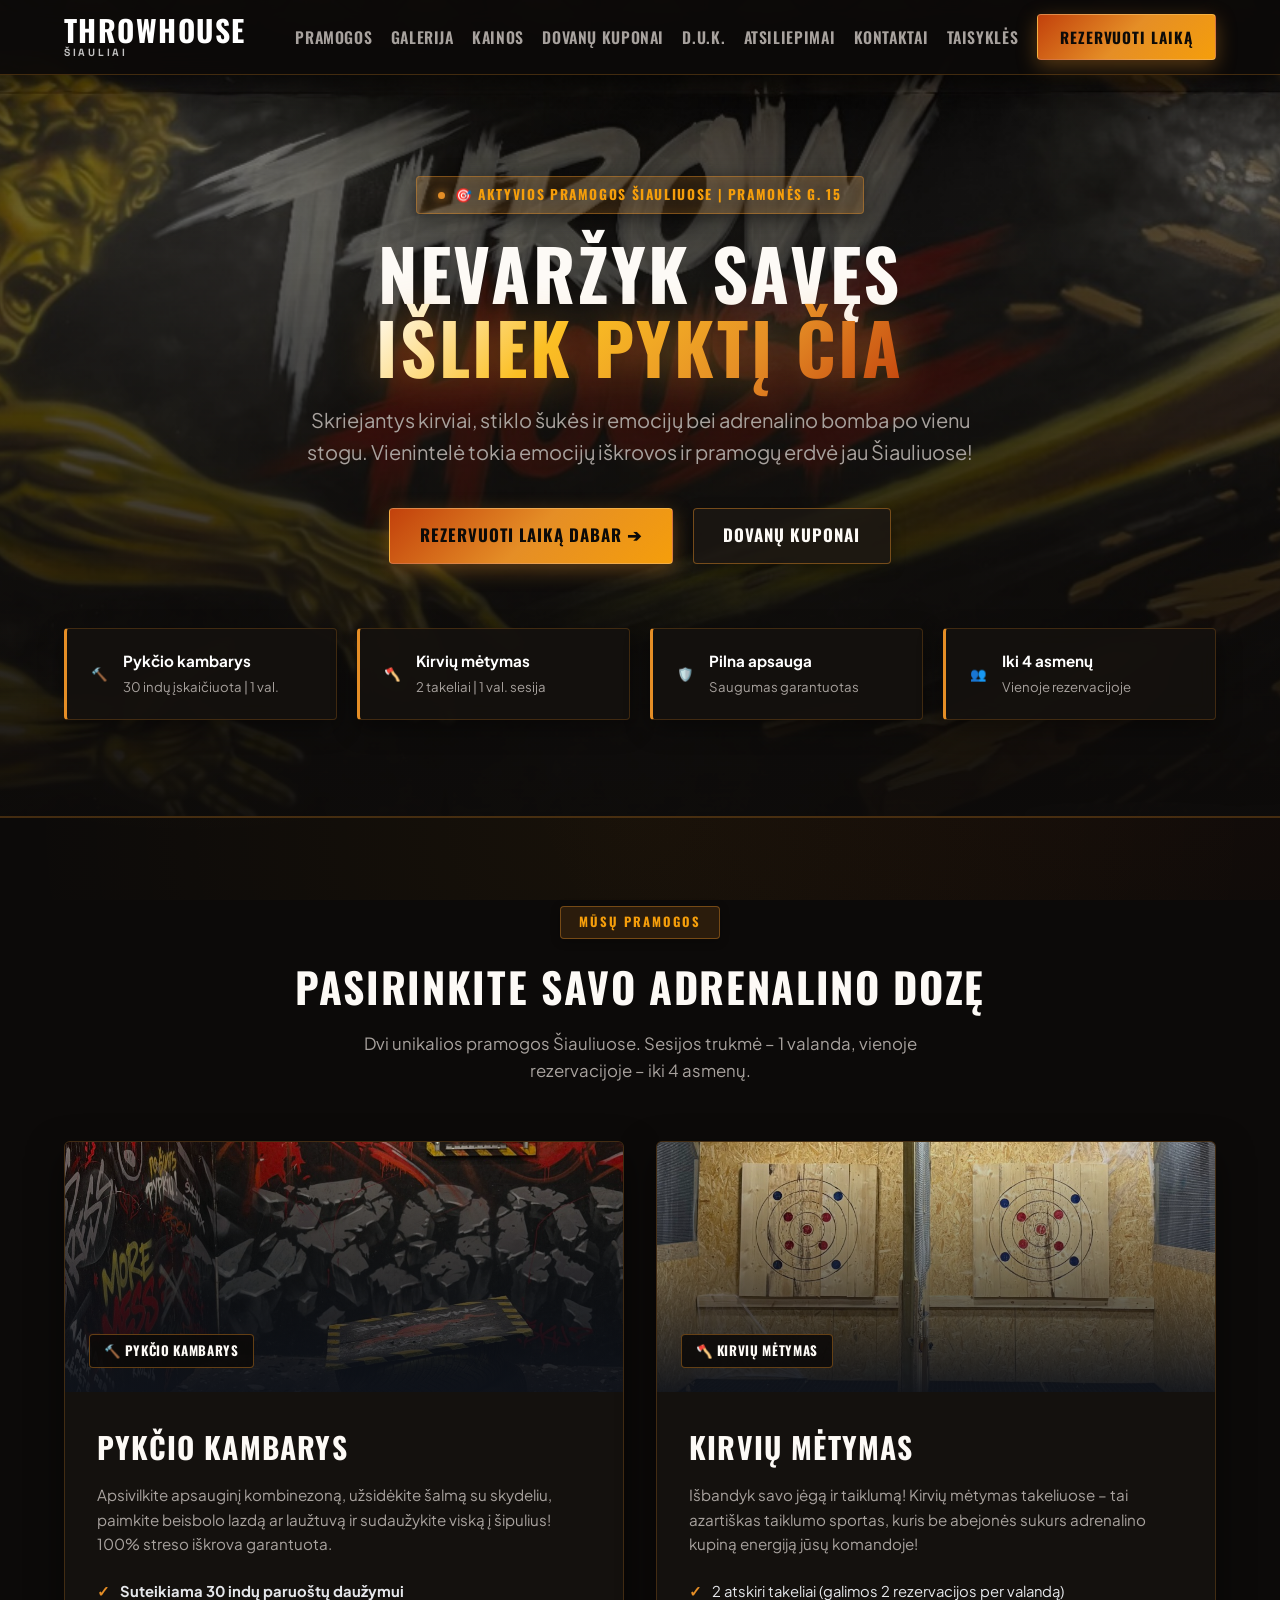
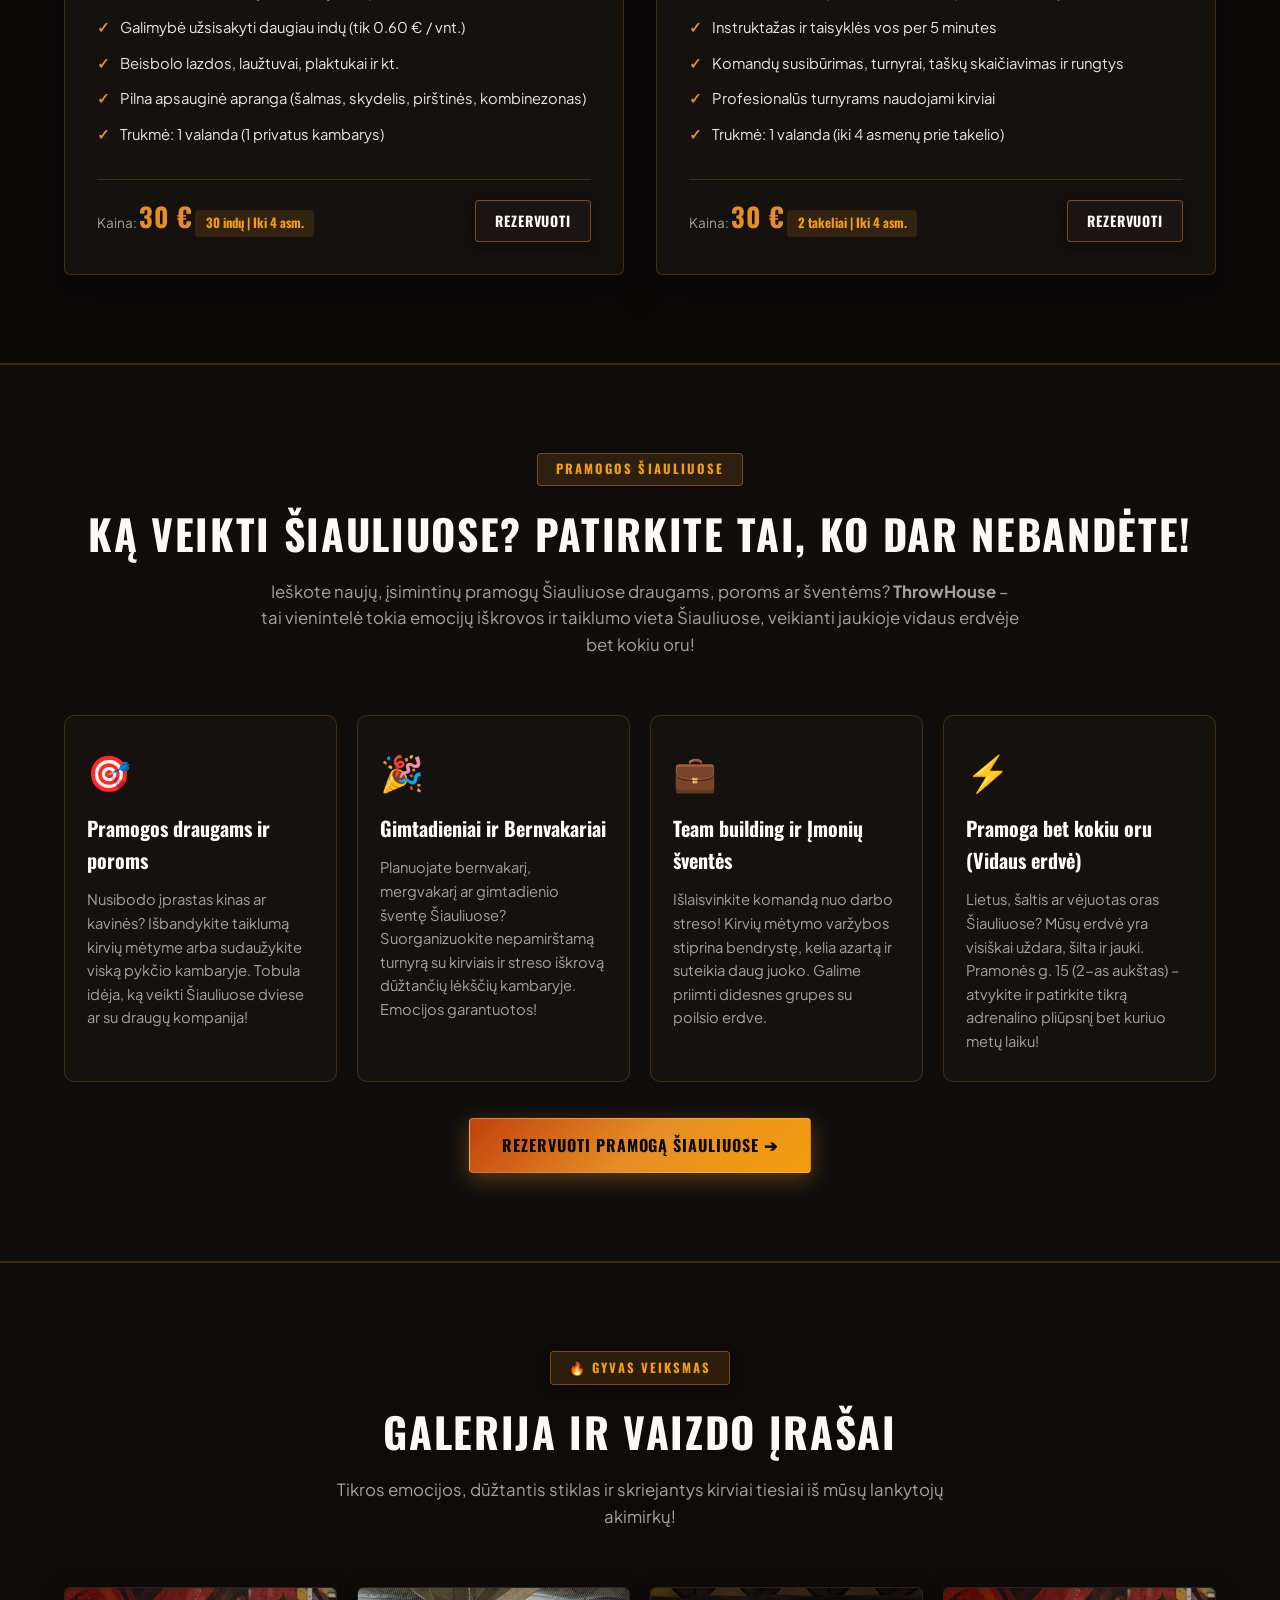
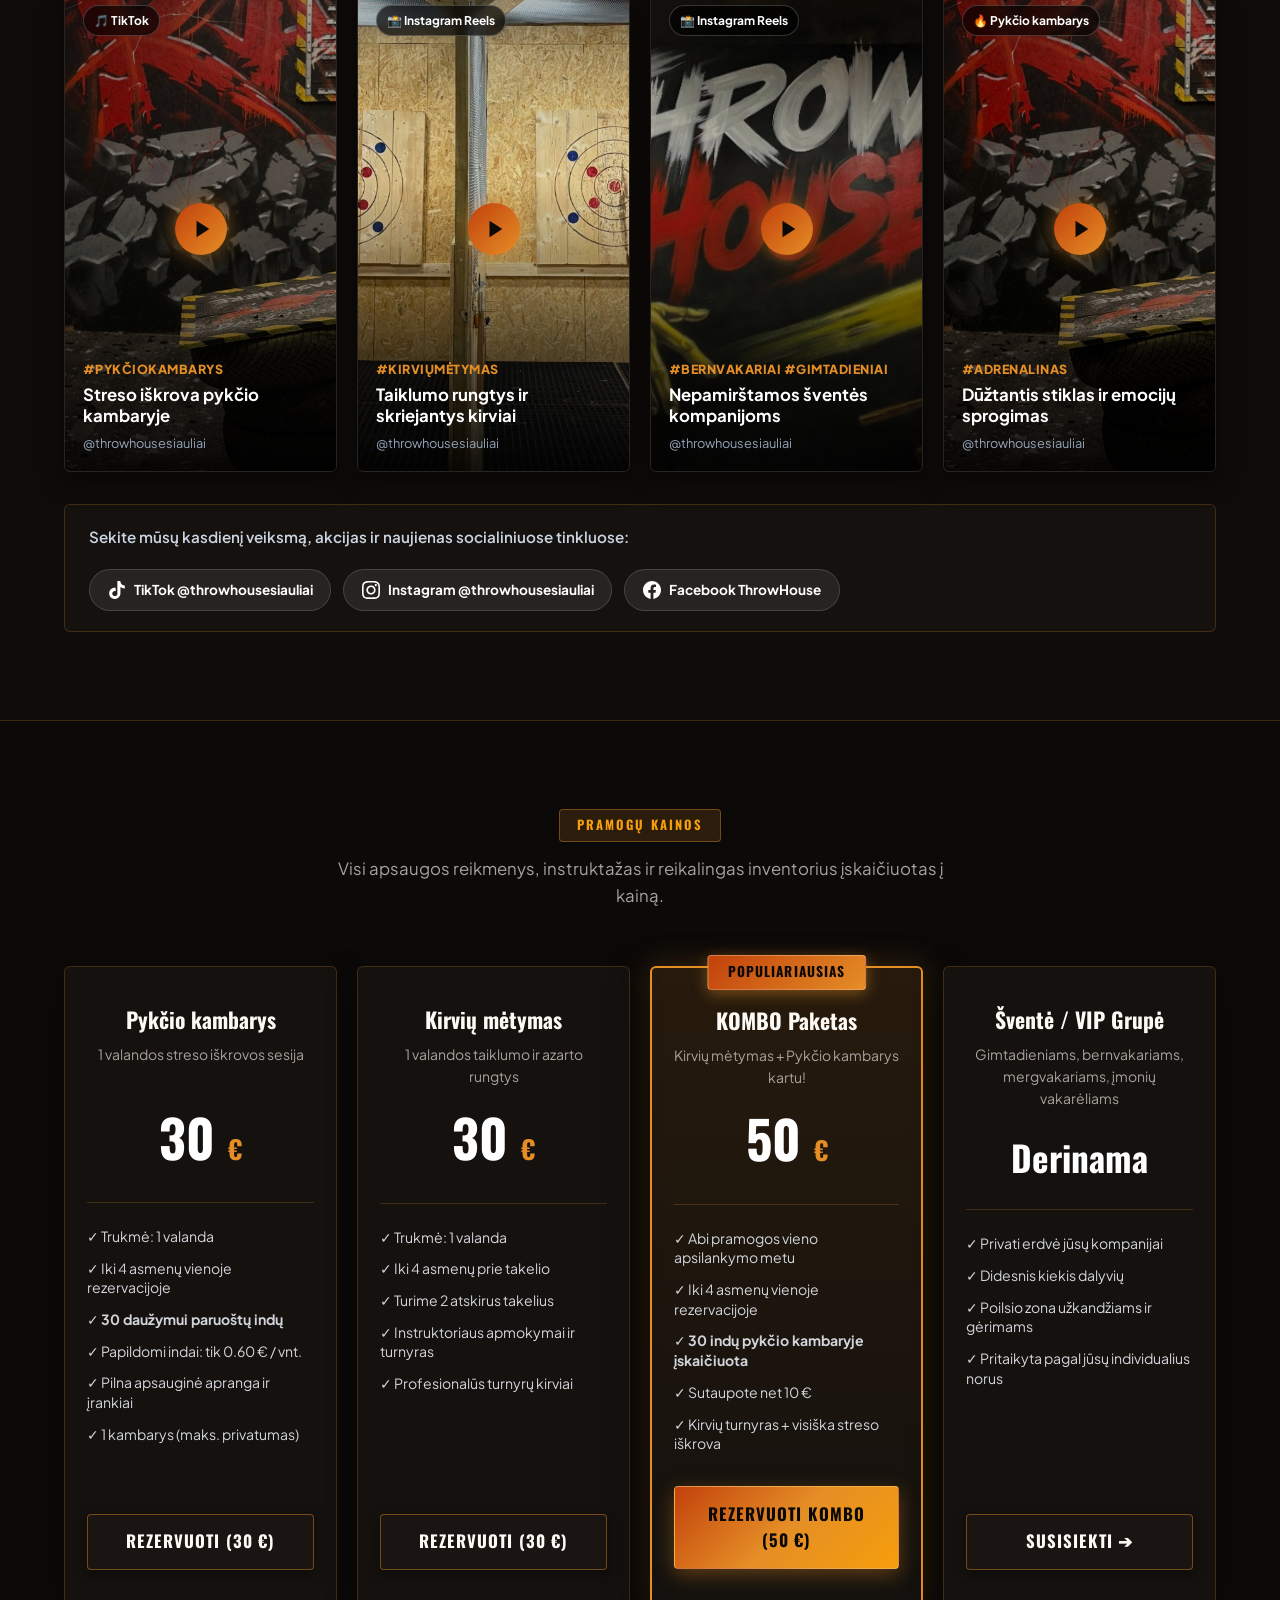
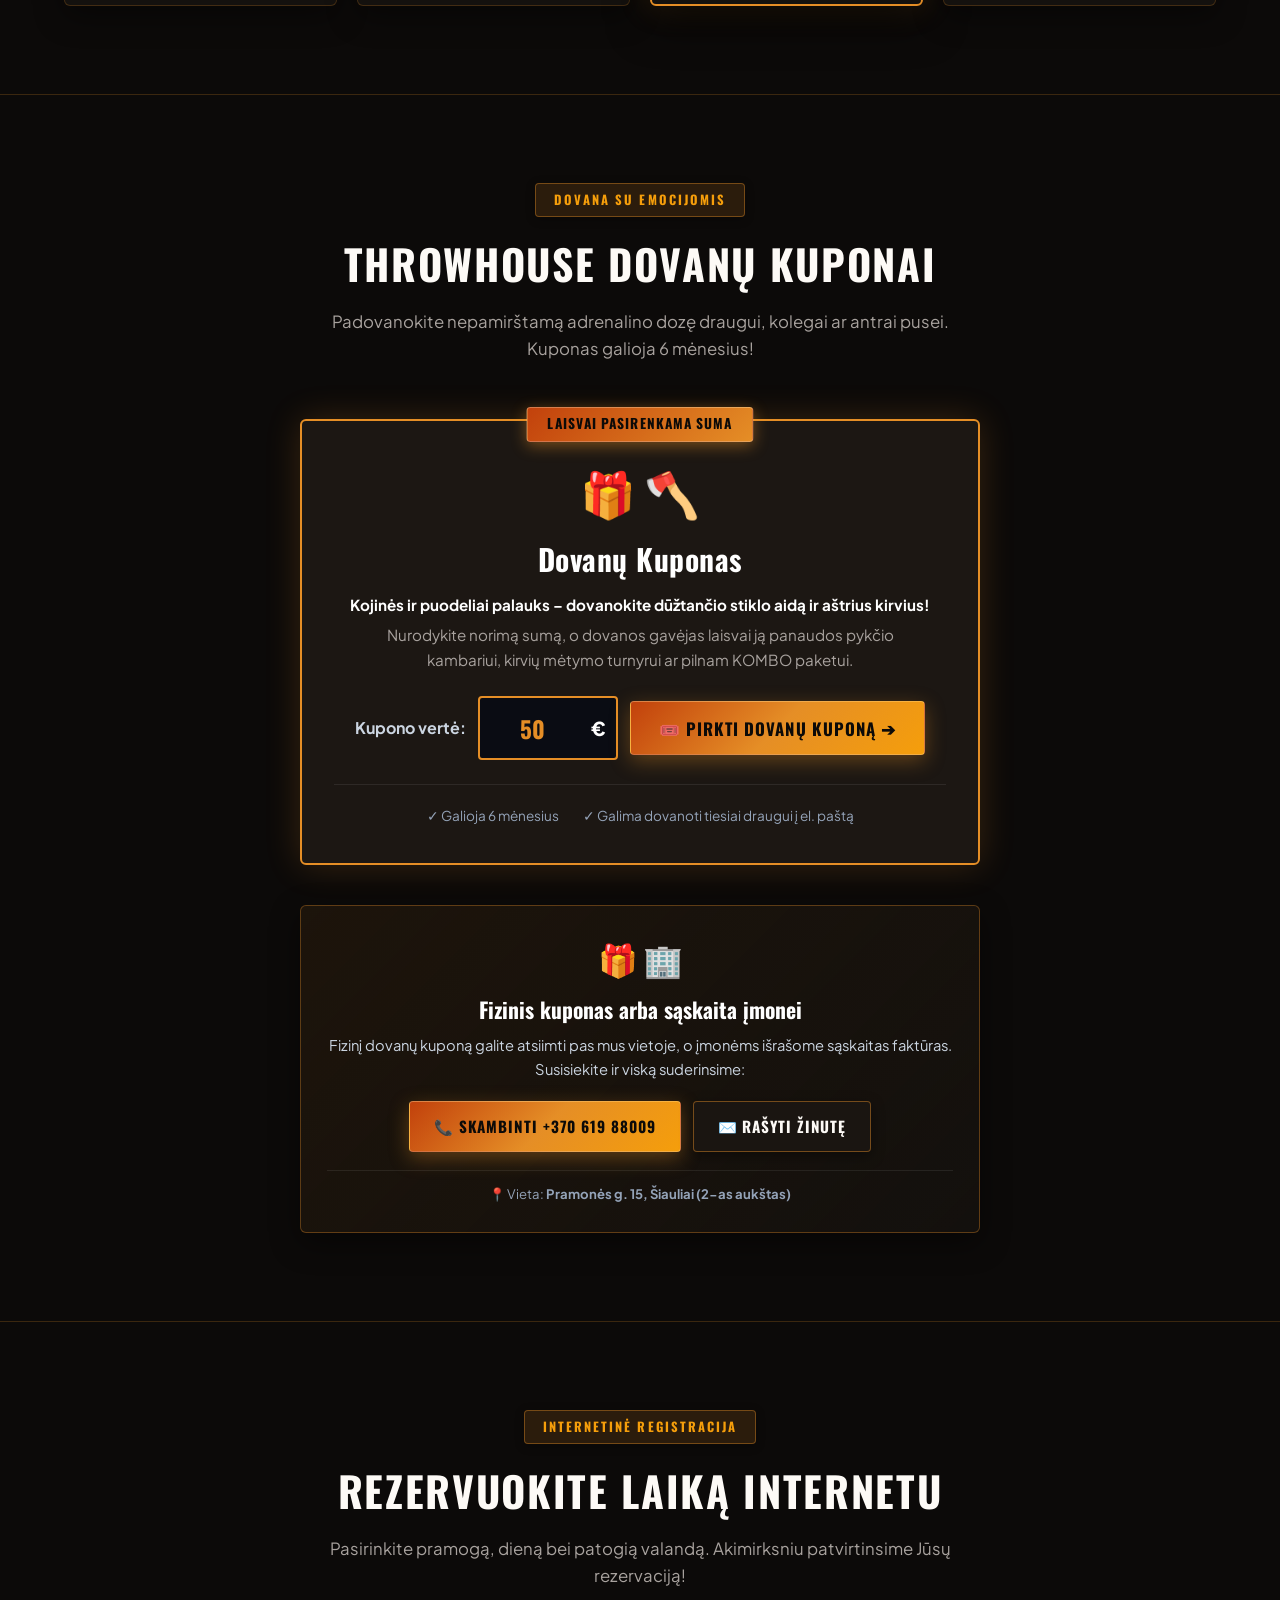
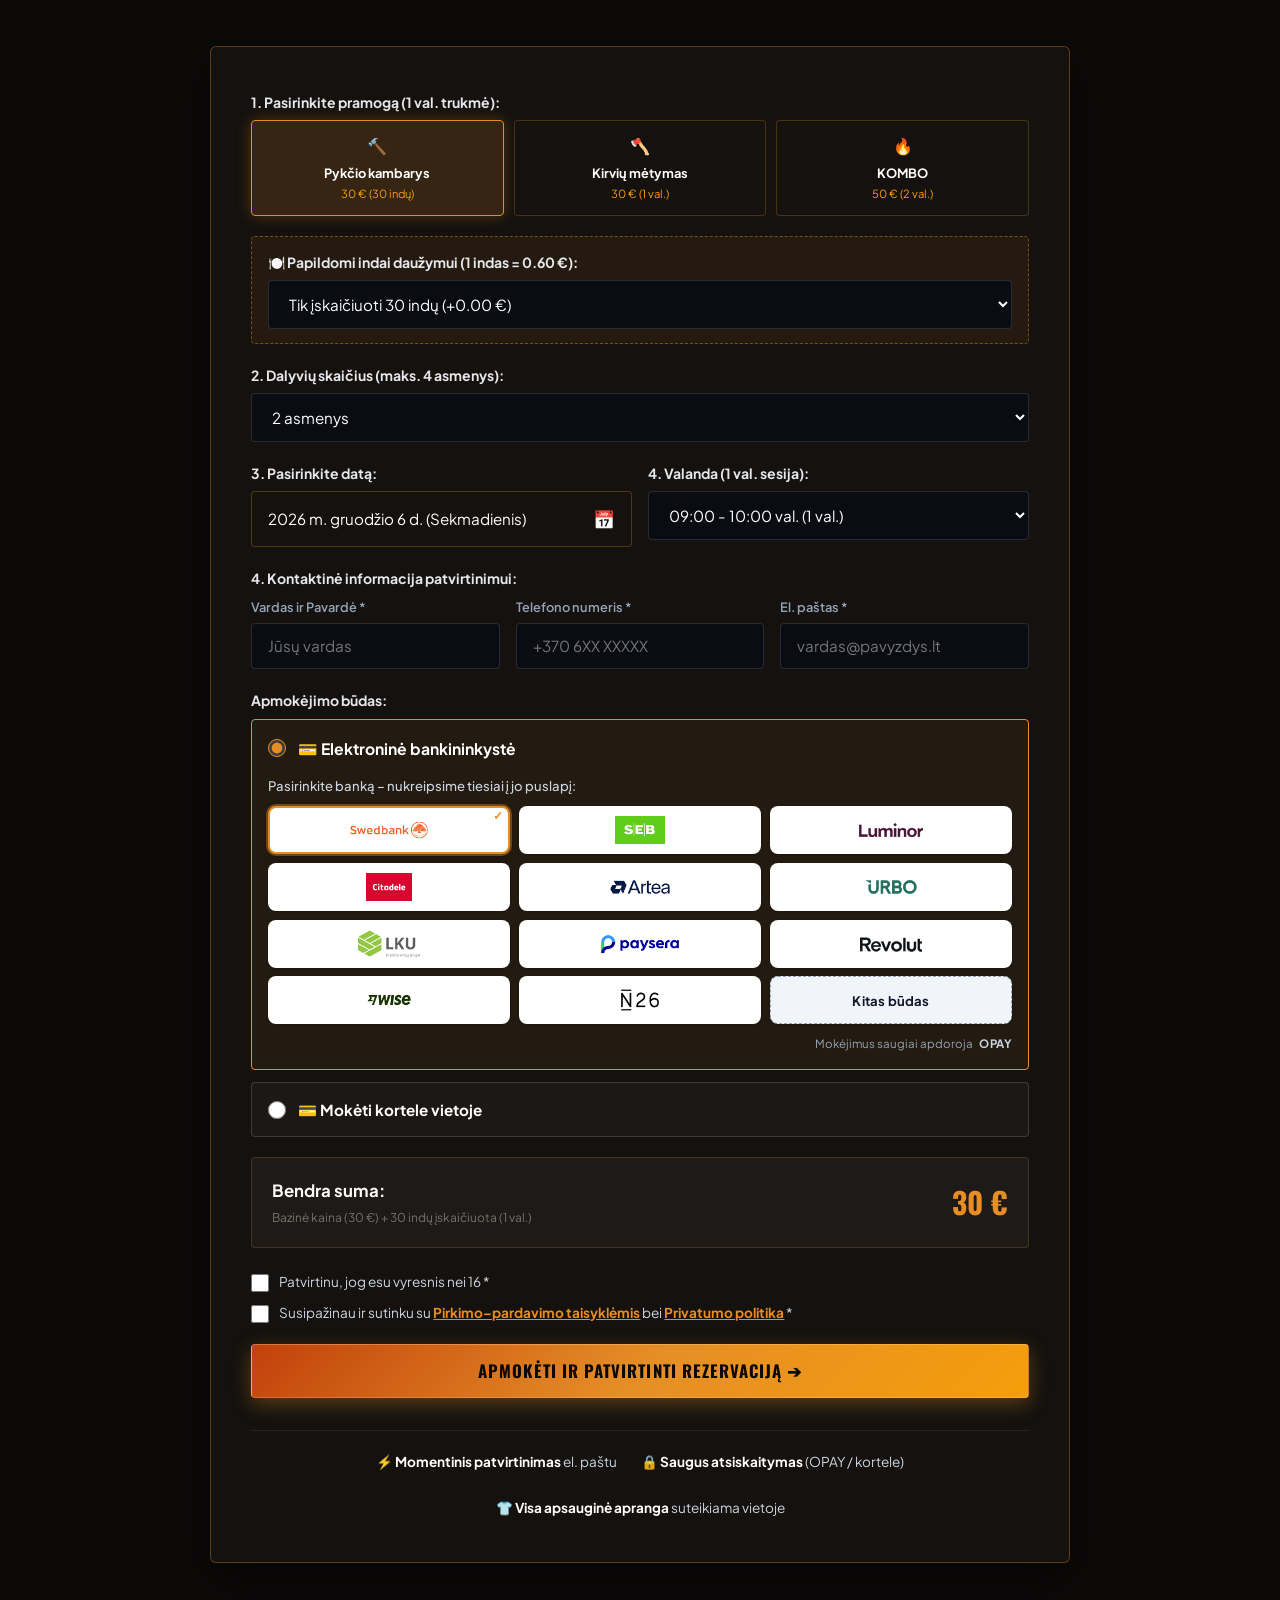
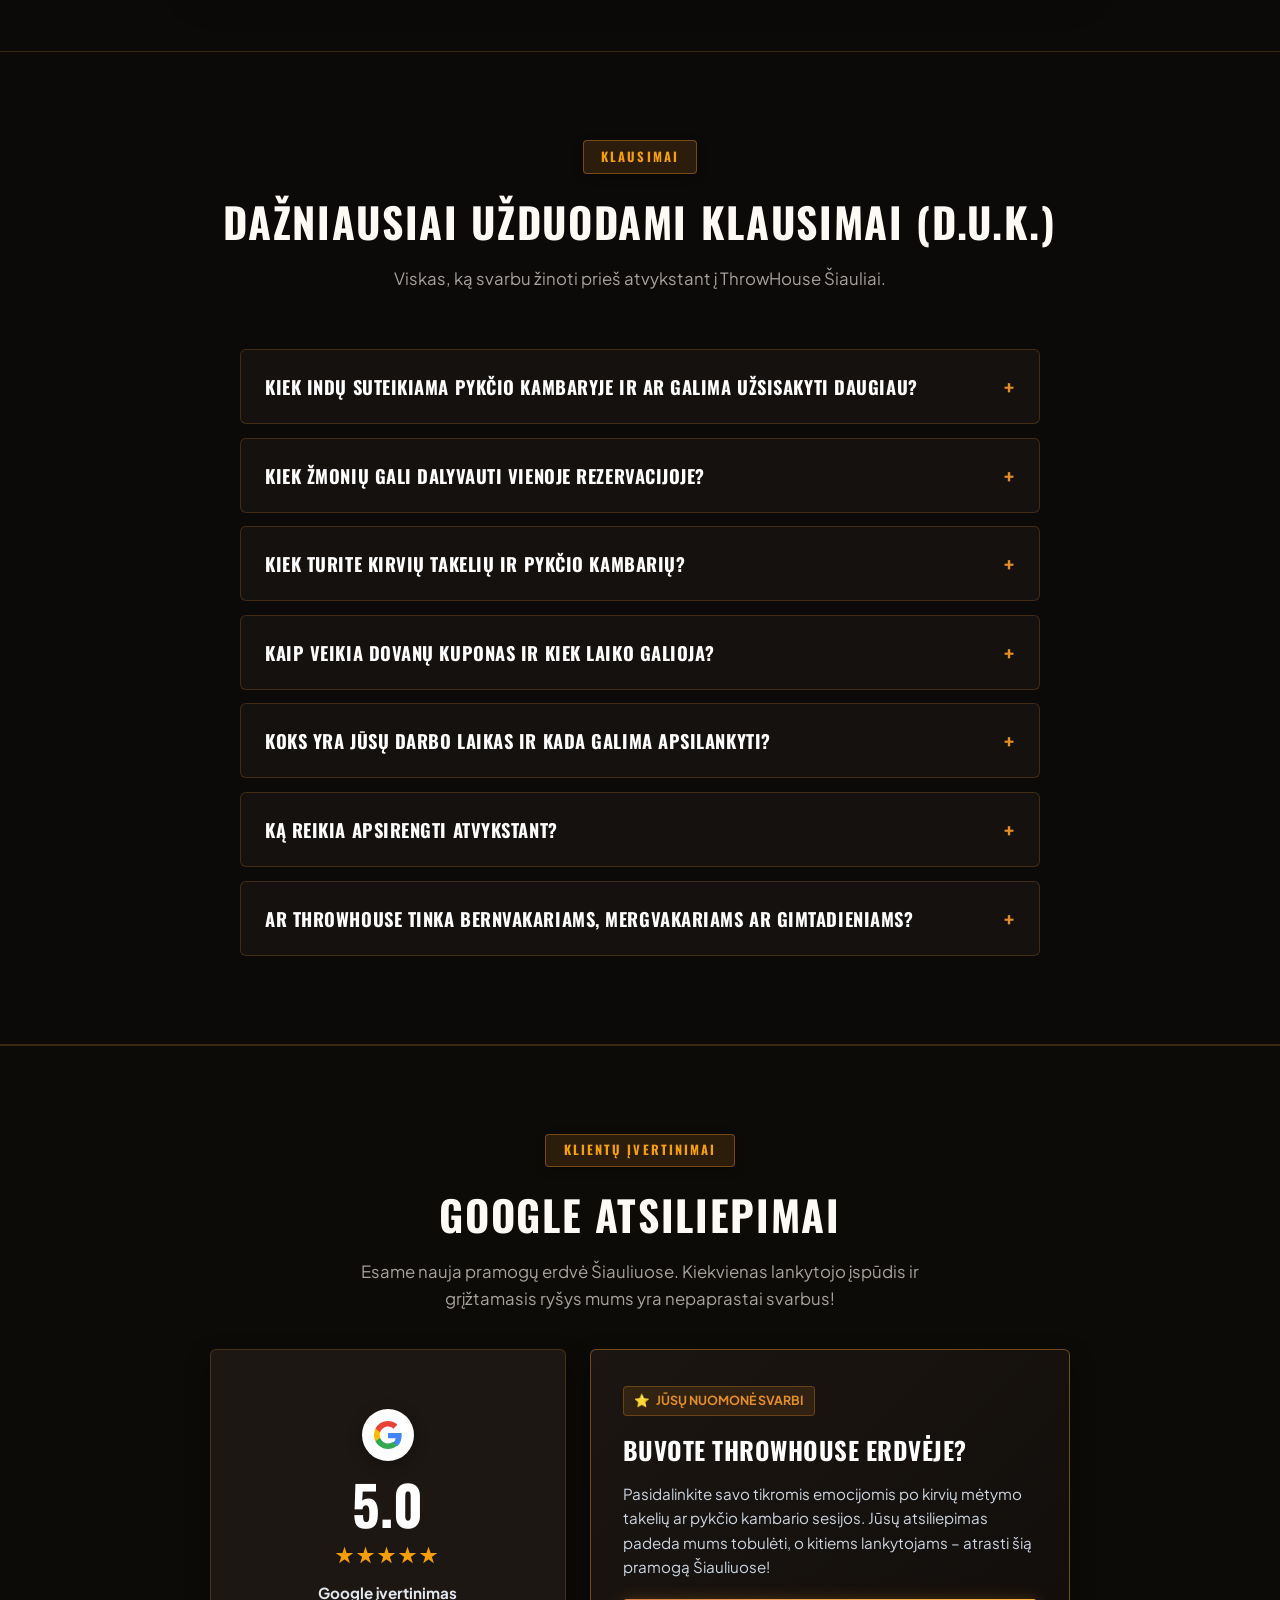
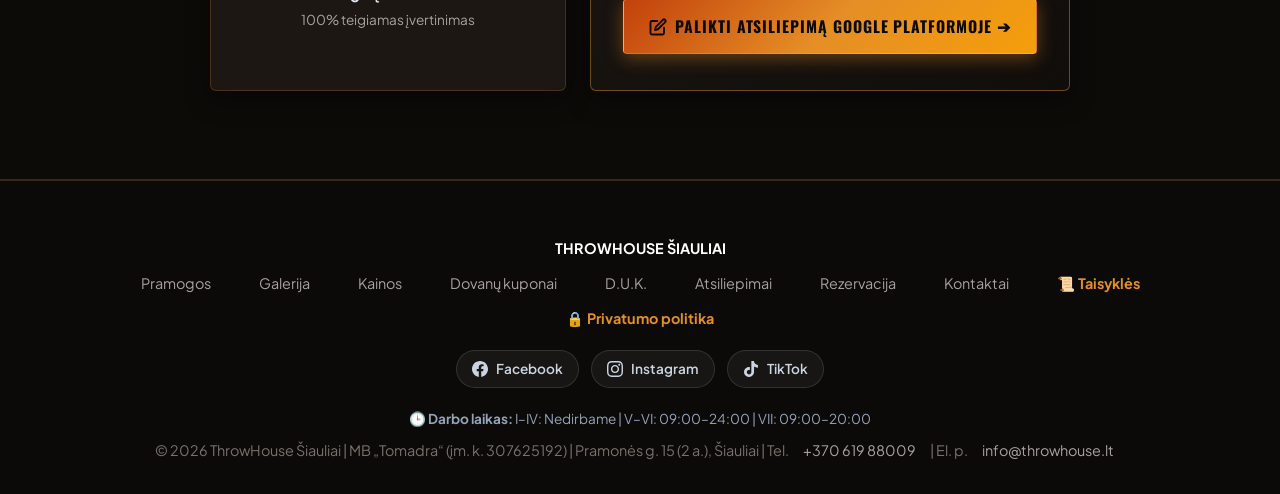
==== index.html @ 8b5989bf "Perkelta Atsiliepimu skiltis i pacia apacia ir integruota oficiali Google atsiliepimu nuoroda" ====
<!DOCTYPE html>
<html lang="lt">
<head>
  <meta charset="UTF-8">
  <meta name="viewport" content="width=device-width, initial-scale=1.0">
  <meta http-equiv="Cache-Control" content="no-cache, no-store, must-revalidate">
  <meta http-equiv="Pragma" content="no-cache">
  <meta http-equiv="Expires" content="0">
  <title>ThrowHouse Šiauliai – Pykčio kambarys ir kirvių mėtymas</title>
  <meta name="description" content="Skriejantys kirviai, stiklo šukės ir emocijų bei adrenalino bomba po vienu stogu. Vienintelė tokia emocijų iškrovos ir pramogų erdvė jau Šiauliuose!">
  <meta name="keywords" content="throwhouse siauliai, pykcio kambarys siauliai, kirviu metymas siauliai, pramogos siauliuose, ka veikti siauliuose, aktyvus laisvalaikis siauliai, pramogos suaugusiems siauliuose, bernvakaris siauliuose, mergvakaris siauliai, gimtadienis siauliuose, dovanu kuponas siauliai">
  <link rel="canonical" href="https://throwhouse.lt/">
  <meta name="robots" content="index, follow, max-snippet:-1, max-image-preview:large, max-video-preview:-1">
  <meta name="theme-color" content="#e58e26">
  <meta name="author" content="ThrowHouse Šiauliai">

  <!-- Google tag (gtag.js) -->
  <script async src="https://www.googletagmanager.com/gtag/js?id=G-WB80Z0184E"></script>
  <script>
    window.dataLayer = window.dataLayer || [];
    function gtag(){dataLayer.push(arguments);}
    gtag('js', new Date());

    gtag('config', 'G-WB80Z0184E');
  </script>

  <!-- Microsoft Clarity -->
  <script type="text/javascript">
    (function(c,l,a,r,i,t,y){
        c[a]=c[a]||function(){(c[a].q=c[a].q||[]).push(arguments)};
        t=l.createElement(r);t.async=1;t.src="https://www.clarity.ms/tag/"+i;
        y=l.getElementsByTagName(r)[0];y.parentNode.insertBefore(t,y);
    })(window, document, "clarity", "script", "z14atkgpz6");
  </script>

  <!-- GEO & Local SEO -->
  <meta name="geo.region" content="LT-SA">
  <meta name="geo.placename" content="Šiauliai">
  <meta name="geo.position" content="55.910730;23.315700">
  <meta name="ICBM" content="55.910730, 23.315700">

  <!-- Open Graph / Facebook / Messenger / Instagram / WhatsApp / LinkedIn -->
  <meta property="og:type" content="website">
  <meta property="og:site_name" content="ThrowHouse Šiauliai">
  <meta property="og:url" content="https://throwhouse.lt/">
  <meta property="og:title" content="ThrowHouse Šiauliai – Pykčio kambarys ir kirvių mėtymas">
  <meta property="og:description" content="Skriejantys kirviai, stiklo šukės ir emocijų bei adrenalino bomba po vienu stogu. Vienintelė tokia emocijų iškrovos ir pramogų erdvė jau Šiauliuose!">
  <meta property="og:image" content="https://throwhouse.lt/pykcio-kambarys.jpg">
  <meta property="og:image:secure_url" content="https://throwhouse.lt/pykcio-kambarys.jpg">
  <meta property="og:image:width" content="1200">
  <meta property="og:image:height" content="800">
  <meta property="og:image:alt" content="ThrowHouse Šiauliai – Pykčio kambarys ir kirvių mėtymas">
  <meta property="og:locale" content="lt_LT">

  <!-- Twitter Card -->
  <meta name="twitter:card" content="summary_large_image">
  <meta name="twitter:url" content="https://throwhouse.lt/">
  <meta name="twitter:title" content="ThrowHouse Šiauliai – Pykčio kambarys ir kirvių mėtymas">
  <meta name="twitter:description" content="Skriejantys kirviai, stiklo šukės ir emocijų bei adrenalino bomba po vienu stogu. Vienintelė tokia emocijų iškrovos ir pramogų erdvė jau Šiauliuose!">
  <meta name="twitter:image" content="https://throwhouse.lt/pykcio-kambarys.jpg">

  <!-- Structured Data: LocalBusiness & SportsActivityLocation -->
  <script type="application/ld+json">
  {
    "@context": "https://schema.org",
    "@type": ["EntertainmentBusiness", "SportsActivityLocation"],
    "@id": "https://throwhouse.lt/#business",
    "name": "ThrowHouse Šiauliai – Pykčio kambarys ir kirvių mėtymas",
    "alternateName": "ThrowHouse - Pykčio kambarys ir Kirvių mėtymas Šiauliuose",
    "url": "https://throwhouse.lt/",
    "logo": "https://throwhouse.lt/pykcio-kambarys.jpg",
    "image": [
      "https://throwhouse.lt/pykcio-kambarys.jpg",
      "https://throwhouse.lt/kirviu-metymas.jpg"
    ],
    "description": "Skriejantys kirviai, stiklo šukės ir emocijų bei adrenalino bomba po vienu stogu. Vienintelė tokia emocijų iškrovos ir pramogų erdvė jau Šiauliuose!",
    "keywords": "pramogos siauliuose, ka veikti siauliuose, bernvakaris siauliuose, mergvakaris siauliai, gimtadienis siauliuose, kur švęsti gimtadienį šiauliuose, team building siauliai, komandos formavimas siauliuose, įmonių renginiai siauliai, pykcio kambarys siauliai, kirviu metymas siauliai, smash room siauliai, rage room siauliai, aktyvus laisvalaikis siauliai, dovanu kuponas siauliai, vidaus pramogos siauliai",
    "knowsAbout": [
      "Pykčio kambarys (Smash Room / Rage Room)",
      "Kirvių mėtymas (Axe Throwing)",
      "Bernvakariai Šiauliuose",
      "Mergvakariai Šiauliuose",
      "Gimtadienio pramogos Šiauliuose",
      "Komandos formavimas (Team building) Šiauliuose",
      "Įmonių šventės ir renginiai",
      "Aktyvus laisvalaikis ir vidaus pramogos Šiauliuose"
    ],
    "telephone": "+37061988009",
    "email": "info@throwhouse.lt",
    "priceRange": "25€ - 45€",
    "currenciesAccepted": "EUR",
    "paymentAccepted": "BankLink, Kreditinės kortelės, OPAY, Grynieji",
    "areaServed": {
      "@type": "City",
      "name": "Šiauliai"
    },
    "address": {
      "@type": "PostalAddress",
      "streetAddress": "Pramonės g. 15 (2-as aukštas)",
      "addressLocality": "Šiauliai",
      "postalCode": "78137",
      "addressCountry": "LT"
    },
    "geo": {
      "@type": "GeoCoordinates",
      "latitude": 55.910730,
      "longitude": 23.315700
    },
    "hasMap": "https://www.google.com/maps?q=55.910730,23.315700",
    "openingHoursSpecification": [
      {
        "@type": "OpeningHoursSpecification",
        "dayOfWeek": ["Friday", "Saturday"],
        "opens": "09:00",
        "closes": "23:59"
      },
      {
        "@type": "OpeningHoursSpecification",
        "dayOfWeek": ["Sunday"],
        "opens": "09:00",
        "closes": "20:00"
      }
    ],
    "sameAs": [
      "https://www.facebook.com/p/ThrowHouse-%C5%A0iauliai-61594304310440/",
      "https://www.instagram.com/throwhousesiauliai/",
      "https://www.tiktok.com/@throwhousesiauliai?is_from_webapp=1&sender_device=pc"
    ],
    "aggregateRating": {
      "@type": "AggregateRating",
      "ratingValue": "5.0",
      "reviewCount": "1",
      "bestRating": "5",
      "worstRating": "1"
    }
  }
  </script>

  <!-- Structured Data: FAQPage Rich Snippet -->
  <script type="application/ld+json">
  {
    "@context": "https://schema.org",
    "@type": "FAQPage",
    "mainEntity": [
      {
        "@type": "Question",
        "name": "Kiek indų suteikiama pykčio kambaryje ir ar galima užsisakyti daugiau?",
        "acceptedAnswer": {
          "@type": "Answer",
          "text": "Į standartinę 1 val. sesiją įskaičiuota 30 paruoštų indų (lėkštės, buteliai, keramika). Papildomus indus galima užsisakyti registruojantis arba vietoje po 0,60 € / vnt."
        }
      },
      {
        "@type": "Question",
        "name": "Kiek žmonių gali dalyvauti vienoje rezervacijoje?",
        "acceptedAnswer": {
          "@type": "Answer",
          "text": "Vienoje rezervacijoje gali dalyvauti 1–4 asmenys (trukmė – 1 val.). Didesnėms grupėms (nuo 5 asm.) suderiname individualų pasiūlymą – susisiekite skiltyje „Kontaktai“."
        }
      },
      {
        "@type": "Question",
        "name": "Kiek turite kirvių takelių ir pykčio kambarių?",
        "acceptedAnswer": {
          "@type": "Answer",
          "text": "Turime 2 atskirus kirvių mėtymo takelius ir 1 privatų pykčio kambarį. Vienos sesijos metu pykčio kambaryje būna tik jūsų kompanija."
        }
      },
      {
        "@type": "Question",
        "name": "Kaip veikia dovanų kuponas ir kiek laiko galioja?",
        "acceptedAnswer": {
          "@type": "Answer",
          "text": "Kuponą su pasirinkta suma galite įsigyti tiesiogiai internetu per kelias minutes (PDF atsiunčiamas į el. paštą) arba atvykę pas mus vietoje. Kuponas galioja 6 mėnesius."
        }
      },
      {
        "@type": "Question",
        "name": "Koks yra jūsų darbo laikas ir kada galima apsilankyti?",
        "acceptedAnswer": {
          "@type": "Answer",
          "text": "V–VI: 09:00 – 24:00, VII: 09:00 – 20:00. Apsilankymui būtina išankstinė registracija internetu."
        }
      },
      {
        "@type": "Question",
        "name": "Ką reikia apsirengti atvykstant?",
        "acceptedAnswer": {
          "@type": "Answer",
          "text": "Būtina uždara avalynė (sportbačiai ar batai) – su šlepetėmis ar basutėmis dalyvauti draudžiama. Visą apsauginę aprangą (kombinezonus, pirštines, šalmus su skydeliu) suteikiame vietoje."
        }
      },
      {
        "@type": "Question",
        "name": "Ar ThrowHouse tinka bernvakariams, mergvakariams ar gimtadieniams?",
        "acceptedAnswer": {
          "@type": "Answer",
          "text": "Taip, organizuojame turnyrus ir šventes kompanijoms. Didesnėms grupėms suteikiame poilsio zoną užkandžiams ir gėrimams – susisiekite tiesiogiai dėl individualaus plano."
        }
      }
    ]
  }
  </script>
  <link rel="preconnect" href="https://fonts.googleapis.com">
  <link rel="preconnect" href="https://fonts.gstatic.com" crossorigin>
  <link href="https://fonts.googleapis.com/css2?family=Cinzel:wght@600;700;800;900&family=Oswald:wght@500;600;700;800&family=Space+Grotesk:wght@500;600;700&family=Plus+Jakarta+Sans:wght@400;500;600;700;800&display=swap" rel="stylesheet">
  <script>
    window.SITE_SETTINGS = {
      promo: {
        enabled: false,
        discount: 5,
        title: "⚡ ŽAIBIŠKA AKCIJA: -5 € VISOMS REZERVACIJOMS IR KUPONAMS!",
        subtitle: "Šiuo metu atliekamoms rezervacijoms ir dovanų kuponams nuolaida pritaikoma automatiškai.",
        end_time: "2026-10-30T22:45:00+02:00",
        apply_to_coupons: false
      },
      prices: {
        rage_price: 30,
        axe_price: 30,
        combo_price: 50,
        extra_dish_price: 0.60
      },
      schedule: {
        days: {
          "1": { name: "Pirmadienis", enabled: false, start: 0, end: 0 },
          "2": { name: "Antradienis", enabled: false, start: 0, end: 0 },
          "3": { name: "Trečiadienis", enabled: false, start: 0, end: 0 },
          "4": { name: "Ketvirtadienis", enabled: false, start: 0, end: 0 },
          "5": { name: "Penktadienis", enabled: true, start: 9, end: 24 },
          "6": { name: "Šeštadienis", enabled: true, start: 9, end: 24 },
          "0": { name: "Sekmadienis", enabled: true, start: 9, end: 20 }
        },
        custom_dates: {}
      }
    };
  </script>
  <script src="site-settings.js?v=20261104-v5"></script>
  <style>
    :root {
      --bg-dark: #0c0a09;
      --bg-surface: #14110e;
      --bg-card: #1c1713;
      --bg-card-hover: #241e19;
      --border-color: rgba(229, 142, 38, 0.22);
      --border-strong: rgba(229, 142, 38, 0.45);
      
      --accent: #e58e26;
      --accent-hover: #f59e0b;
      --accent-glow: rgba(229, 142, 38, 0.35);
      --accent-flame: #b45309;
      --copper: #c2410c;
      --amber-glow: rgba(245, 158, 11, 0.16);

      --text-white: #fdfaf6;
      --text-gray: #a8a29e;
      --text-muted: #78716c;

      --font-display: 'Cinzel', serif;
      --font-head: 'Oswald', sans-serif;
      --font-sub: 'Space Grotesk', sans-serif;
      --font-body: 'Plus Jakarta Sans', sans-serif;

      --radius-sm: 4px;
      --radius-md: 6px;
      --radius-lg: 10px;
    }

    * { margin: 0; padding: 0; box-sizing: border-box; }
    html { scroll-behavior: smooth; }
    body {
      background-color: var(--bg-dark);
      background-image: 
        radial-gradient(circle at 15% 12%, rgba(229, 142, 38, 0.08) 0%, transparent 55%),
        radial-gradient(circle at 85% 65%, rgba(194, 65, 12, 0.06) 0%, transparent 50%),
        radial-gradient(circle at 50% 90%, rgba(245, 158, 11, 0.05) 0%, transparent 60%);
      background-attachment: fixed;
      color: var(--text-white);
      font-family: var(--font-body);
      line-height: 1.6;
      overflow-x: hidden;
      -webkit-font-smoothing: antialiased;
    }

    a { color: inherit; text-decoration: none; }
    ul { list-style: none; }

    .container {
      width: 100%;
      max-width: 1200px;
      margin: 0 auto;
      padding: 0 1.5rem;
    }

    /* MYGTUKAI */
    .btn {
      display: inline-flex;
      align-items: center;
      justify-content: center;
      gap: 0.55rem;
      font-family: var(--font-head);
      font-weight: 700;
      font-size: 1.05rem;
      letter-spacing: 0.06em;
      text-transform: uppercase;
      padding: 0.85rem 1.85rem;
      border-radius: var(--radius-sm);
      cursor: pointer;
      transition: all 0.22s ease;
      border: none;
      text-align: center;
      position: relative;
    }

    .btn-primary {
      background: linear-gradient(135deg, #c2410c 0%, #e58e26 50%, #f59e0b 100%);
      color: #0c0a08;
      font-weight: 800;
      box-shadow: 0 6px 20px rgba(229, 142, 38, 0.35);
      border: 1px solid rgba(255, 237, 213, 0.25);
    }

    .btn-primary:hover {
      background: linear-gradient(135deg, #9a3412 0%, #d97706 50%, #fbbf24 100%);
      transform: translateY(-2px);
      box-shadow: 0 10px 28px rgba(245, 158, 11, 0.45);
      color: #0c0a08;
    }

    .btn-secondary {
      background: rgba(28, 23, 19, 0.85);
      color: #fdfaf6;
      border: 1.5px solid var(--border-strong);
      box-shadow: 0 4px 14px rgba(0, 0, 0, 0.4);
    }

    .btn-secondary:hover {
      background: rgba(229, 142, 38, 0.12);
      border-color: var(--accent);
      color: var(--accent-hover);
      transform: translateY(-2px);
      box-shadow: 0 6px 20px rgba(229, 142, 38, 0.25);
    }

    .btn-sm {
      padding: 0.55rem 1.2rem;
      font-size: 0.875rem;
    }

    .btn-block { width: 100%; }

    /* HEADER */
    .header {
      position: fixed;
      top: 0;
      left: 0;
      width: 100%;
      z-index: 100;
      background: rgba(12, 10, 9, 0.95);
      backdrop-filter: blur(14px);
      border-bottom: 1.5px solid rgba(229, 142, 38, 0.25);
      box-shadow: 0 4px 20px rgba(0, 0, 0, 0.6);
      padding: 0.9rem 0;
    }

    .nav-bar {
      display: flex;
      align-items: center;
      justify-content: space-between;
    }

    .brand {
      display: flex;
      flex-direction: column;
      line-height: 1;
    }

    .brand-title {
      font-family: var(--font-head);
      font-size: 1.85rem;
      font-weight: 800;
      letter-spacing: 0.05em;
      text-transform: uppercase;
      color: #ffffff;
    }

    .brand-title span { color: #ffffff; }
    .brand-city {
      font-family: var(--font-sub);
      font-size: 0.65rem;
      font-weight: 700;
      letter-spacing: 0.26em;
      color: #ffffff;
      opacity: 0.75;
      margin-top: 3px;
    }

    .nav-links {
      display: flex;
      align-items: center;
      gap: 1.15rem;
    }

    .nav-item {
      font-family: var(--font-head);
      font-weight: 600;
      font-size: 0.98rem;
      letter-spacing: 0.04em;
      text-transform: uppercase;
      color: var(--text-gray);
      transition: color 0.2s;
    }

    .nav-item:hover { color: var(--accent); }
    .nav-btn {
      padding: 0.6rem 1.4rem;
      font-size: 0.95rem;
    }

    .nav-toggle {
      display: none;
      background: none;
      border: none;
      color: #fff;
      font-size: 1.6rem;
      cursor: pointer;
    }

    /* HERO */
    .hero {
      position: relative;
      padding: 11rem 0 6rem 0;
      background: linear-gradient(180deg, rgba(12, 10, 9, 0.45) 0%, rgba(12, 10, 9, 0.72) 45%, rgba(12, 10, 9, 0.95) 100%),
                  url('hero-bg.jpg?v=2') center top / cover no-repeat;
      text-align: center;
      border-bottom: 2px solid rgba(229, 142, 38, 0.25);
      overflow: hidden;
    }

    .hero-badge {
      display: inline-flex;
      align-items: center;
      gap: 0.6rem;
      background: rgba(229, 142, 38, 0.12);
      border: 1.5px solid rgba(229, 142, 38, 0.45);
      color: #f59e0b;
      padding: 0.45rem 1.35rem;
      border-radius: var(--radius-sm);
      font-size: 0.85rem;
      font-weight: 800;
      font-family: var(--font-head);
      letter-spacing: 0.12em;
      text-transform: uppercase;
      margin-bottom: 1.35rem;
      box-shadow: 0 4px 18px rgba(0, 0, 0, 0.5), inset 0 0 12px rgba(229, 142, 38, 0.15);
    }

    .badge-dot {
      width: 7px;
      height: 7px;
      background-color: var(--accent);
      border-radius: 50%;
      box-shadow: 0 0 10px var(--accent);
    }

    .hero-h1 {
      font-family: var(--font-head);
      font-size: 4.4rem;
      font-weight: 800;
      line-height: 1.05;
      margin-bottom: 1.25rem;
      letter-spacing: 0.04em;
      text-transform: uppercase;
    }

    .hero-h1 .gradient {
      background: linear-gradient(135deg, #ffffff 0%, #fbbf24 35%, #e58e26 70%, #c2410c 100%);
      -webkit-background-clip: text;
      -webkit-text-fill-color: transparent;
      filter: drop-shadow(0 4px 20px rgba(229, 142, 38, 0.45));
    }

    .hero-lead {
      font-size: 1.25rem;
      color: var(--text-gray);
      max-width: 680px;
      margin: 0 auto 2.5rem auto;
    }

    .hero-actions {
      display: flex;
      justify-content: center;
      gap: 1.25rem;
      flex-wrap: wrap;
      margin-bottom: 4rem;
    }

    .features-row {
      display: grid;
      grid-template-columns: repeat(auto-fit, minmax(230px, 1fr));
      gap: 1.25rem;
      text-align: left;
    }

    .feat-card {
      background: rgba(20, 17, 14, 0.9);
      backdrop-filter: blur(10px);
      border: 1px solid var(--border-color);
      border-left: 3px solid var(--accent);
      padding: 1.25rem 1.5rem;
      border-radius: var(--radius-sm);
      display: flex;
      align-items: center;
      gap: 1rem;
      transition: all 0.25s ease;
      box-shadow: 0 8px 24px rgba(0, 0, 0, 0.4);
    }

    .feat-card:hover { 
      border-color: var(--accent); 
      border-left-color: var(--accent-hover);
      box-shadow: 0 10px 30px rgba(229, 142, 38, 0.2); 
      transform: translateY(-2px); 
    }
    .feat-icon { font-size: 1.8rem; }
    .feat-card strong { display: block; font-size: 0.95rem; color: #fff; }
    .feat-card span { font-size: 0.825rem; color: var(--text-gray); }

    /* SEKCIJOS */
    .section {
      padding: 5.5rem 0;
      border-bottom: 1px solid var(--border-color);
    }

    .section-head {
      text-align: center;
      margin-bottom: 3.5rem;
    }

    .tag {
      display: inline-block;
      font-size: 0.8rem;
      font-family: var(--font-head);
      font-weight: 800;
      text-transform: uppercase;
      letter-spacing: 0.16em;
      color: var(--accent-hover);
      background: rgba(229, 142, 38, 0.14);
      border: 1.5px solid rgba(229, 142, 38, 0.4);
      padding: 0.35rem 1.1rem;
      border-radius: var(--radius-sm);
      margin-bottom: 0.85rem;
      box-shadow: 0 2px 10px rgba(0, 0, 0, 0.3);
    }

    .title {
      font-family: var(--font-head);
      font-size: 2.6rem;
      font-weight: 800;
      letter-spacing: 0.04em;
      text-transform: uppercase;
      margin-bottom: 0.75rem;
    }

    .subtitle {
      font-size: 1.05rem;
      color: var(--text-gray);
      max-width: 650px;
      margin: 0 auto;
    }

    /* PRAMOGŲ KORTELĖS */
    .activities-row {
      display: grid;
      grid-template-columns: repeat(auto-fit, minmax(340px, 1fr));
      gap: 2rem;
    }

    .act-card {
      background: var(--bg-surface);
      border: 1px solid var(--border-color);
      border-radius: var(--radius-md);
      overflow: hidden;
      display: flex;
      flex-direction: column;
      transition: all 0.25s ease;
      box-shadow: 0 14px 35px rgba(0, 0, 0, 0.5);
    }

    .act-card:hover {
      transform: translateY(-5px);
      border-color: var(--accent);
      box-shadow: 0 20px 45px rgba(0, 0, 0, 0.7), 0 0 25px rgba(229, 142, 38, 0.2);
    }

    .act-img {
      height: 250px;
      background-size: cover;
      background-position: center;
      position: relative;
    }

    .act-img-overlay {
      position: absolute;
      inset: 0;
      background: linear-gradient(180deg, rgba(0,0,0,0.1) 0%, rgba(14, 18, 26, 0.95) 100%);
      display: flex;
      align-items: flex-end;
      padding: 1.5rem;
    }

    .act-pill {
      background: rgba(12, 10, 9, 0.88);
      border: 1px solid rgba(229, 142, 38, 0.4);
      padding: 0.35rem 0.9rem;
      border-radius: var(--radius-sm);
      font-size: 0.825rem;
      font-family: var(--font-head);
      font-weight: 700;
      letter-spacing: 0.05em;
      text-transform: uppercase;
      color: #fdfaf6;
    }

    .act-content {
      padding: 2rem;
      flex: 1;
      display: flex;
      flex-direction: column;
    }

    .act-title {
      font-family: var(--font-head);
      font-size: 1.85rem;
      font-weight: 800;
      letter-spacing: 0.04em;
      text-transform: uppercase;
      margin-bottom: 0.75rem;
    }

    .act-desc {
      color: var(--text-gray);
      font-size: 0.95rem;
      margin-bottom: 1.5rem;
    }

    .perk-list {
      display: flex;
      flex-direction: column;
      gap: 0.75rem;
      margin-bottom: 2rem;
      flex: 1;
    }

    .perk-list li {
      display: flex;
      align-items: center;
      gap: 0.6rem;
      font-size: 0.925rem;
      color: #e5e7eb;
    }

    .perk-check { color: var(--accent); font-weight: 800; }

    .act-footer {
      display: flex;
      align-items: center;
      justify-content: space-between;
      border-top: 1px solid var(--border-color);
      padding-top: 1.25rem;
    }

    .price-tag { font-size: 0.85rem; color: var(--text-gray); }
    .price-tag strong { display: block; font-size: 1.7rem; color: #fff; font-family: var(--font-head); letter-spacing: 0.03em; }

    .capacity-badge {
      display: inline-block;
      font-size: 0.8rem;
      font-family: var(--font-head);
      font-weight: 700;
      color: var(--accent-hover);
      background: rgba(229, 142, 38, 0.14);
      padding: 0.2rem 0.65rem;
      border-radius: var(--radius-sm);
      margin-top: 0.2rem;
    }

    /* KAINŲ LENTELĖ */
    .prices-row {
      display: grid;
      grid-template-columns: repeat(4, 1fr);
      gap: 1.25rem;
    }

    .p-card {
      background: var(--bg-surface);
      border: 1px solid var(--border-color);
      border-radius: var(--radius-md);
      padding: 2.2rem 1.35rem;
      display: flex;
      flex-direction: column;
      position: relative;
      transition: all 0.25s ease;
      box-shadow: 0 10px 30px rgba(0, 0, 0, 0.4);
    }

    .p-card:hover { border-color: rgba(229, 142, 38, 0.5); transform: translateY(-4px); box-shadow: 0 16px 36px rgba(0, 0, 0, 0.6); }
    .p-card.popular {
      border: 2px solid var(--accent);
      background: linear-gradient(180deg, rgba(229, 142, 38, 0.12) 0%, var(--bg-surface) 100%);
      box-shadow: 0 16px 40px rgba(0, 0, 0, 0.7), 0 0 30px rgba(229, 142, 38, 0.25);
    }

    .pop-badge {
      position: absolute;
      top: -13px;
      left: 50%;
      transform: translateX(-50%);
      background: linear-gradient(135deg, #c2410c, #e58e26);
      color: #0c0a08;
      font-family: var(--font-head);
      font-weight: 800;
      font-size: 0.85rem;
      letter-spacing: 0.08em;
      text-transform: uppercase;
      padding: 0.35rem 1.25rem;
      border-radius: var(--radius-sm);
      box-shadow: 0 4px 15px rgba(229, 142, 38, 0.45);
      border: 1px solid rgba(255, 255, 255, 0.25);
    }

    .p-head {
      text-align: center;
      border-bottom: 1px solid var(--border-color);
      padding-bottom: 1.5rem;
      margin-bottom: 1.5rem;
    }

    .p-head h3 { font-family: var(--font-head); font-size: 1.35rem; margin-bottom: 0.4rem; }
    .p-head p { color: var(--text-gray); font-size: 0.875rem; min-height: 44px; }
    .p-cost { font-family: var(--font-head); font-size: 3.25rem; font-weight: 900; color: #fff; margin-top: 0.5rem; }
    .p-cost span { font-size: 1.6rem; color: var(--accent); }

    .p-list {
      display: flex;
      flex-direction: column;
      gap: 0.75rem;
      margin-bottom: 2rem;
      flex: 1;
    }

    .p-list li { font-size: 0.88rem; color: #d1d5db; line-height: 1.4; }

    /* DOVANŲ KUPONŲ BLOKAS */
    .gift-cards-row {
      display: grid;
      grid-template-columns: repeat(auto-fit, minmax(300px, 1fr));
      gap: 1.75rem;
      max-width: 800px;
      margin: 0 auto 2.5rem;
    }

    .gift-card-box {
      background: linear-gradient(145deg, #181d2e 0%, #121522 100%);
      border: 1px solid var(--border-color);
      border-radius: var(--radius-lg);
      padding: 2.25rem 2rem;
      text-align: center;
      position: relative;
      transition: all 0.25s ease;
      display: flex;
      flex-direction: column;
      justify-content: space-between;
    }

    .gift-card-box:hover {
      border-color: var(--accent);
      transform: translateY(-4px);
      box-shadow: 0 15px 35px var(--accent-glow);
    }

    .gift-icon { font-size: 2.5rem; margin-bottom: 0.75rem; }
    .gift-card-box h3 { font-family: var(--font-head); font-size: 1.5rem; margin-bottom: 0.5rem; }
    .gift-amount { font-family: var(--font-head); font-size: 3rem; font-weight: 900; color: var(--accent); margin: 0.5rem 0; }
    .gift-desc { color: var(--text-gray); font-size: 0.9rem; margin-bottom: 1.5rem; }

    .gift-target-grid {
      display: grid;
      grid-template-columns: 1fr 1fr;
      gap: 0.75rem;
    }

    .gift-modal-actions {
      display: flex;
      gap: 1rem;
    }

    /* REZERVACIJOS FORMA */
    .book-box {
      max-width: 860px;
      margin: 0 auto;
      background: var(--bg-surface);
      border: 1.5px solid rgba(229, 142, 38, 0.35);
      border-radius: var(--radius-md);
      padding: 2.75rem 2.5rem;
      box-shadow: 0 16px 45px rgba(0, 0, 0, 0.55);
      position: relative;
    }

    .form-wrap {
      background: transparent;
      border: none;
      border-radius: 0;
      padding: 0;
    }

    .form-grid-3 {
      display: grid;
      grid-template-columns: repeat(3, 1fr);
      gap: 1rem;
    }

    .res-trust-bar {
      display: flex;
      justify-content: center;
      gap: 1.5rem;
      flex-wrap: wrap;
      margin-top: 2rem;
      padding-top: 1.25rem;
      border-top: 1px solid rgba(255, 255, 255, 0.08);
      font-size: 0.85rem;
      color: #cbd5e1;
      text-align: center;
    }
    .res-trust-bar strong {
      color: #fff;
    }

    .form-row { display: flex; gap: 1rem; margin-bottom: 1.25rem; }
    .form-col { flex: 1; }
    .f-group { margin-bottom: 1.25rem; position: relative; }
    .f-label { display: block; font-size: 0.875rem; font-weight: 700; color: #e5e7eb; margin-bottom: 0.45rem; }
    .f-input {
      width: 100%;
      padding: 0.8rem 1rem;
      background: #0a0c13;
      border: 1px solid rgba(255, 255, 255, 0.12);
      border-radius: var(--radius-sm);
      color: #fff;
      font-family: var(--font-body);
      font-size: 0.95rem;
      transition: border-color 0.2s;
    }

    .f-input:focus { outline: none; border-color: var(--accent); }

    .act-options {
      display: grid;
      grid-template-columns: repeat(3, 1fr);
      gap: 0.6rem;
    }

    .act-opt { cursor: pointer; }
    .act-opt input { display: none; }
    .act-box {
      background: #14110e;
      border: 1px solid rgba(229, 142, 38, 0.25);
      padding: 0.75rem 0.4rem;
      border-radius: var(--radius-sm);
      text-align: center;
      transition: all 0.2s;
    }

    .act-opt input:checked + .act-box {
      border-color: var(--accent);
      background: rgba(229, 142, 38, 0.16);
      box-shadow: 0 0 15px rgba(229, 142, 38, 0.3);
    }

    .act-box strong { display: block; font-size: 0.8rem; color: #fff; margin-top: 0.25rem; }
    .act-box small { display: block; font-size: 0.7rem; color: var(--accent-hover); margin-top: 2px; }

    .lane-selector-box, .extra-dishes-box {
      background: rgba(229, 142, 38, 0.08);
      border: 1px dashed rgba(229, 142, 38, 0.45);
      padding: 0.85rem 1rem;
      border-radius: var(--radius-sm);
      margin-bottom: 1.25rem;
    }

    /* LIETUVIŠKAS KALENDORIUS */
    .cal-trigger {
      width: 100%;
      padding: 0.8rem 1rem;
      background: #14110e;
      border: 1px solid rgba(229, 142, 38, 0.3);
      border-radius: var(--radius-sm);
      color: #fff;
      font-size: 0.95rem;
      cursor: pointer;
      display: flex;
      justify-content: space-between;
      align-items: center;
      user-select: none;
    }

    .cal-trigger:hover, .cal-trigger.active { border-color: var(--accent); }
    .cal-icon { font-size: 1.1rem; }

    .cal-popup {
      position: absolute;
      top: 100%;
      left: 0;
      width: 100%;
      z-index: 50;
      background: #181410;
      border: 1.5px solid var(--accent);
      border-radius: var(--radius-md);
      box-shadow: 0 15px 35px rgba(0,0,0,0.85), 0 0 25px rgba(229, 142, 38, 0.25);
      padding: 1.25rem;
      margin-top: 0.5rem;
    }

    .cal-header {
      display: flex;
      justify-content: space-between;
      align-items: center;
      margin-bottom: 1rem;
    }

    .cal-nav-btn {
      background: rgba(255, 255, 255, 0.08);
      border: 1px solid var(--border-color);
      color: #fff;
      width: 32px;
      height: 32px;
      border-radius: var(--radius-sm);
      cursor: pointer;
      display: flex;
      align-items: center;
      justify-content: center;
      font-size: 1.1rem;
      font-weight: 700;
    }

    .cal-nav-btn:hover { background: var(--accent); color: #000; }
    .cal-month-title { font-family: var(--font-head); font-size: 1.15rem; letter-spacing: 0.04em; text-transform: uppercase; font-weight: 700; color: #fff; }

    .cal-weekdays {
      display: grid;
      grid-template-columns: repeat(7, 1fr);
      text-align: center;
      font-size: 0.75rem;
      font-weight: 700;
      color: var(--text-gray);
      margin-bottom: 0.5rem;
    }

    .cal-days {
      display: grid;
      grid-template-columns: repeat(7, 1fr);
      gap: 4px;
    }

    .cal-day {
      aspect-ratio: 1;
      display: flex;
      align-items: center;
      justify-content: center;
      font-size: 0.85rem;
      border-radius: 6px;
      cursor: pointer;
      color: #e5e7eb;
      background: rgba(255, 255, 255, 0.03);
      position: relative;
      user-select: none;
      transition: all 0.15s ease;
    }

    .cal-day:hover:not(.disabled):not(.unavailable) { background: rgba(229, 142, 38, 0.25); color: #fff; }
    .cal-day.today { border: 1px solid rgba(229, 142, 38, 0.6); font-weight: 700; }
    .cal-day.selected { background: var(--accent) !important; color: #0c0a08 !important; font-weight: 800; box-shadow: 0 0 12px rgba(229, 142, 38, 0.6); }
    .cal-day.disabled { color: #4b5563; background: transparent; cursor: not-allowed; opacity: 0.4; }

    /* Raudonu X užbrauktos dienos: kai nedirbame arba pilnai užimta */
    .cal-day.unavailable {
      position: relative !important;
      cursor: not-allowed !important;
      color: #f87171 !important;
      background: rgba(239, 68, 68, 0.08) !important;
      border: 1px solid rgba(239, 68, 68, 0.35) !important;
      opacity: 0.85;
      overflow: hidden;
    }

    .cal-day.unavailable::before,
    .cal-day.unavailable::after {
      content: '';
      position: absolute;
      top: 50%;
      left: 50%;
      width: 78%;
      height: 2.5px;
      background-color: #ef4444;
      border-radius: 2px;
      pointer-events: none;
      box-shadow: 0 0 6px rgba(239, 68, 68, 0.9);
      z-index: 2;
    }

    .cal-day.unavailable::before {
      transform: translate(-50%, -50%) rotate(45deg);
    }

    .cal-day.unavailable::after {
      transform: translate(-50%, -50%) rotate(-45deg);
    }

    .cal-day.unavailable.today {
      border: 1px solid rgba(239, 68, 68, 0.7) !important;
    }

    .cal-day.unavailable:hover {
      background: rgba(239, 68, 68, 0.18) !important;
      border-color: rgba(239, 68, 68, 0.7) !important;
    }

    .pay-methods { display: flex; flex-direction: column; gap: 0.5rem; }
    .pay-lbl {
      display: flex;
      align-items: center;
      gap: 0.6rem;
      background: #14110e;
      border: 1px solid rgba(229, 142, 38, 0.25);
      padding: 0.85rem 1rem;
      border-radius: var(--radius-sm);
      cursor: pointer;
      font-size: 0.9rem;
    }
    .pay-lbl input { accent-color: var(--accent); }

    /* OPAY BANKŲ PASIRINKIMO TINKLELIS */
    .opay-banks-grid {
      display: grid;
      grid-template-columns: repeat(3, 1fr);
      gap: 0.55rem;
      margin-top: 0.5rem;
    }
    @media (max-width: 520px) {
      .opay-banks-grid {
        grid-template-columns: repeat(2, 1fr);
        gap: 0.45rem;
      }
    }
    .opay-bank-btn {
      background: #ffffff;
      border: 2px solid transparent;
      border-radius: 8px;
      padding: 0.45rem 0.6rem;
      height: 48px;
      display: flex;
      align-items: center;
      justify-content: center;
      cursor: pointer;
      transition: all 0.18s ease;
      user-select: none;
      position: relative;
      box-shadow: 0 1px 3px rgba(0,0,0,0.25);
    }
    .opay-bank-btn:hover {
      transform: translateY(-1px);
      box-shadow: 0 4px 10px rgba(0,0,0,0.35);
      border-color: #cbd5e1;
    }
    .opay-bank-btn.active {
      border-color: var(--accent);
      box-shadow: 0 0 0 2px rgba(229, 142, 38, 0.4), 0 4px 10px rgba(0,0,0,0.3);
      background: #ffffff;
    }
    .opay-bank-btn.active::after {
      content: '✓';
      position: absolute;
      top: 2px;
      right: 5px;
      font-size: 0.72rem;
      font-weight: 900;
      color: var(--accent);
      line-height: 1;
    }
    .opay-bank-btn img {
      max-height: 28px;
      max-width: 88%;
      object-fit: contain;
      display: block;
      pointer-events: none;
    }
    .opay-bank-btn.opay-other-btn {
      background: #f1f5f9;
      border: 1.5px dashed #94a3b8;
      color: #0f172a;
      font-weight: 700;
      font-size: 0.82rem;
      letter-spacing: 0.2px;
    }
    .opay-bank-btn.opay-other-btn:hover {
      background: #e2e8f0;
      border-color: #64748b;
    }
    .opay-bank-btn.opay-other-btn.active {
      background: #fff7ed;
      border-color: var(--accent);
      border-style: solid;
      color: var(--accent);
    }

    /* DOVANŲ KUPONO BANKŲ PASIRINKIMO TINKLELIS */
    .gift-opay-bank-btn {
      background: #ffffff;
      border: 2px solid transparent;
      border-radius: 8px;
      padding: 0.45rem 0.6rem;
      height: 48px;
      display: flex;
      align-items: center;
      justify-content: center;
      cursor: pointer;
      transition: all 0.18s ease;
      user-select: none;
      position: relative;
      box-shadow: 0 1px 3px rgba(0,0,0,0.25);
    }
    .gift-opay-bank-btn:hover {
      transform: translateY(-1px);
      box-shadow: 0 4px 10px rgba(0,0,0,0.35);
      border-color: #cbd5e1;
    }
    .gift-opay-bank-btn.active {
      border-color: var(--accent);
      box-shadow: 0 0 0 2px rgba(229, 142, 38, 0.4), 0 4px 10px rgba(0,0,0,0.3);
      background: #ffffff;
    }
    .gift-opay-bank-btn.active::after {
      content: '✓';
      position: absolute;
      top: 2px;
      right: 5px;
      font-size: 0.72rem;
      font-weight: 900;
      color: var(--accent);
      line-height: 1;
    }
    .gift-opay-bank-btn img {
      max-height: 28px;
      max-width: 88%;
      object-fit: contain;
      display: block;
      pointer-events: none;
    }
    .gift-opay-bank-btn.opay-other-btn {
      background: #f1f5f9;
      border: 1.5px dashed #94a3b8;
      color: #0f172a;
      font-weight: 700;
      font-size: 0.82rem;
      letter-spacing: 0.2px;
    }
    .gift-opay-bank-btn.opay-other-btn:hover {
      background: #e2e8f0;
      border-color: #64748b;
    }
    .gift-opay-bank-btn.opay-other-btn.active {
      background: #fff7ed;
      border-color: var(--accent);
      border-style: solid;
      color: var(--accent);
    }

    .calc-box {
      background: rgba(255, 255, 255, 0.04);
      border: 1px solid var(--border-color);
      padding: 1.25rem;
      border-radius: var(--radius-sm);
      margin-bottom: 1.5rem;
      display: flex;
      justify-content: space-between;
      align-items: center;
    }

    .calc-box strong { font-size: 1.05rem; }
    .calc-price { font-family: var(--font-head); font-size: 1.85rem; font-weight: 900; color: var(--accent); }
    .calc-note { display: block; font-size: 0.75rem; color: var(--text-muted); margin-top: 0.2rem; }

    .success-alert {
      background: rgba(34, 197, 94, 0.1);
      border: 1px solid rgba(34, 197, 94, 0.35);
      padding: 2.25rem 2rem;
      border-radius: var(--radius-md);
      text-align: center;
    }

    .success-alert h4 { font-family: var(--font-head); font-size: 1.6rem; color: #4ade80; margin-bottom: 0.85rem; }
    .success-alert p {
      color: #e5e7eb;
      margin-bottom: 1.75rem;
      font-size: 0.95rem;
      line-height: 1.8;
      text-align: left;
      background: rgba(0,0,0,0.3);
      padding: 1.25rem;
      border-radius: var(--radius-sm);
    }

    /* GALERIJA IR REELS TINKLELIS */
    .gallery-grid {
      display: grid;
      grid-template-columns: repeat(4, 1fr);
      gap: 1.25rem;
      margin-top: 1.75rem;
    }
    .gallery-card {
      position: relative;
      aspect-ratio: 9 / 16;
      border-radius: var(--radius-md);
      overflow: hidden;
      cursor: pointer;
      border: 1px solid rgba(255, 255, 255, 0.1);
      box-shadow: 0 10px 25px rgba(0, 0, 0, 0.4);
      transition: transform 0.3s ease, border-color 0.3s ease, box-shadow 0.3s ease;
      display: flex;
      flex-direction: column;
      justify-content: space-between;
      padding: 1.1rem;
    }
    .gallery-card:hover {
      transform: translateY(-6px);
      border-color: var(--accent);
      box-shadow: 0 15px 35px rgba(229, 142, 38, 0.3);
    }
    .gallery-card-bg {
      position: absolute;
      inset: 0;
      background-size: cover;
      background-position: center;
      transition: transform 0.5s ease;
      z-index: 1;
    }
    .gallery-card:hover .gallery-card-bg {
      transform: scale(1.08);
    }
    .gallery-card-overlay {
      position: absolute;
      inset: 0;
      background: linear-gradient(180deg, rgba(0,0,0,0.3) 0%, rgba(0,0,0,0.1) 40%, rgba(0,0,0,0.92) 100%);
      z-index: 2;
    }
    .gallery-card-badge {
      position: relative;
      z-index: 3;
      align-self: flex-start;
      background: rgba(0, 0, 0, 0.65);
      border: 1px solid rgba(255, 255, 255, 0.2);
      backdrop-filter: blur(4px);
      color: #fff;
      font-size: 0.75rem;
      font-weight: 700;
      padding: 0.3rem 0.65rem;
      border-radius: 20px;
      display: inline-flex;
      align-items: center;
      gap: 0.35rem;
    }
    .gallery-play-btn {
      position: absolute;
      top: 50%;
      left: 50%;
      transform: translate(-50%, -50%);
      width: 52px;
      height: 52px;
      background: linear-gradient(135deg, #c2410c 0%, #e58e26 100%);
      border-radius: 50%;
      display: flex;
      align-items: center;
      justify-content: center;
      color: #0c0a08;
      box-shadow: 0 0 20px rgba(229, 142, 38, 0.55);
      z-index: 3;
      transition: transform 0.25s ease, box-shadow 0.25s ease;
    }
    .gallery-play-btn svg {
      margin-left: 2px;
    }
    .gallery-card:hover .gallery-play-btn {
      transform: translate(-50%, -50%) scale(1.15);
      box-shadow: 0 0 30px rgba(229, 142, 38, 0.85);
    }
    .gallery-card-info {
      position: relative;
      z-index: 3;
    }
    .gallery-tag {
      color: var(--accent);
      font-size: 0.78rem;
      font-weight: 800;
      text-transform: uppercase;
      letter-spacing: 0.5px;
      margin-bottom: 0.25rem;
    }
    .gallery-title {
      color: #ffffff;
      font-size: 1.05rem;
      font-weight: 700;
      margin: 0 0 0.35rem 0;
      line-height: 1.3;
    }
    .gallery-author {
      color: #94a3b8;
      font-size: 0.8rem;
    }
    .gallery-social-bar {
      margin-top: 2rem;
      background: var(--bg-surface);
      border: 1px solid var(--border-color);
      border-radius: var(--radius-md);
      padding: 1.25rem 1.5rem;
      display: flex;
      align-items: center;
      justify-content: space-between;
      gap: 1.25rem;
      flex-wrap: wrap;
    }
    .gallery-social-text {
      color: #cbd5e1;
      font-size: 0.95rem;
      font-weight: 600;
    }
    .gallery-social-buttons {
      display: flex;
      gap: 0.75rem;
      flex-wrap: wrap;
    }
    .social-pill {
      display: inline-flex;
      align-items: center;
      gap: 0.5rem;
      padding: 0.55rem 1.1rem;
      border-radius: 30px;
      font-size: 0.85rem;
      font-weight: 700;
      color: #fff;
      text-decoration: none;
      background: rgba(255, 255, 255, 0.08);
      border: 1px solid rgba(255, 255, 255, 0.15);
      transition: all 0.2s ease;
    }
    .social-pill:hover {
      transform: translateY(-2px);
    }
    .social-pill.tt:hover { background: #000; border-color: #25F4EE; box-shadow: 0 0 15px rgba(37, 244, 238, 0.4); }
    .social-pill.ig:hover { background: #d62976; border-color: #feda75; box-shadow: 0 0 15px rgba(214, 41, 118, 0.4); }
    .social-pill.fb:hover { background: #1877f2; border-color: #4267B2; box-shadow: 0 0 15px rgba(24, 119, 242, 0.4); }

    @media (max-width: 900px) {
      .gallery-grid {
        grid-template-columns: repeat(2, 1fr);
      }
    }
    @media (max-width: 520px) {
      .gallery-grid {
        grid-template-columns: 1fr;
        max-width: 320px;
        margin-left: auto;
        margin-right: auto;
      }
      .gallery-social-bar {
        text-align: center;
        flex-direction: column;
      }
      .gallery-social-buttons {
        justify-content: center;
      }
    }

    /* ATSILIEPIMŲ SEKCIJA (APATYJE) */
    .reviews-bottom-wrap {
      max-width: 860px;
      margin: 0 auto;
      display: grid;
      grid-template-columns: 1fr 1.35fr;
      gap: 1.5rem;
      align-items: stretch;
    }
    .reviews-stat-card {
      background: var(--bg-card);
      border: 1px solid var(--border-color);
      border-radius: var(--radius-md);
      padding: 2.25rem 1.75rem;
      display: flex;
      flex-direction: column;
      align-items: center;
      justify-content: center;
      text-align: center;
      box-shadow: 0 10px 25px rgba(0, 0, 0, 0.4);
      transition: transform 0.2s, border-color 0.2s;
    }
    .reviews-stat-card:hover {
      border-color: rgba(229, 142, 38, 0.45);
      transform: translateY(-2px);
    }
    .reviews-g-logo {
      width: 52px;
      height: 52px;
      background: #ffffff;
      border-radius: 50%;
      display: flex;
      align-items: center;
      justify-content: center;
      box-shadow: 0 4px 15px rgba(0, 0, 0, 0.3);
      margin-bottom: 1rem;
    }
    .reviews-rating-number {
      font-family: var(--font-head);
      font-size: 3.4rem;
      font-weight: 800;
      color: #fff;
      line-height: 1;
    }
    .reviews-rating-stars {
      color: #f59e0b;
      font-size: 1.35rem;
      letter-spacing: 2px;
      margin: 0.4rem 0 0.5rem 0;
    }
    .reviews-invite-card {
      background: linear-gradient(135deg, rgba(28, 23, 19, 0.95), rgba(18, 14, 11, 0.95));
      border: 1px solid var(--border-strong);
      border-radius: var(--radius-md);
      padding: 2.25rem 2rem;
      display: flex;
      flex-direction: column;
      justify-content: space-between;
      box-shadow: 0 10px 25px rgba(0, 0, 0, 0.4);
      transition: transform 0.2s, border-color 0.2s;
    }
    .reviews-invite-card:hover {
      border-color: var(--accent);
      transform: translateY(-2px);
    }
    .reviews-tag-badge {
      display: inline-flex;
      align-items: center;
      gap: 6px;
      background: rgba(229, 142, 38, 0.12);
      border: 1px solid rgba(229, 142, 38, 0.3);
      border-radius: 4px;
      padding: 0.25rem 0.65rem;
      color: var(--accent);
      font-size: 0.78rem;
      font-weight: 700;
      text-transform: uppercase;
      margin-bottom: 0.9rem;
    }

    @media (max-width: 768px) {
      .reviews-bottom-wrap {
        grid-template-columns: 1fr;
      }
      .reviews-invite-card, .reviews-stat-card {
        padding: 1.6rem 1.25rem;
      }
    }

    /* DUK */
    .faq-container {
      max-width: 800px;
      margin: 0 auto;
      display: flex;
      flex-direction: column;
      gap: 0.85rem;
    }

    .faq-row {
      background: var(--bg-surface);
      border: 1px solid var(--border-color);
      border-radius: var(--radius-md);
      overflow: hidden;
    }

    .faq-row.open { border-color: rgba(229, 142, 38, 0.45); }
    .faq-btn {
      width: 100%;
      background: none;
      border: none;
      padding: 1.25rem 1.5rem;
      color: #fff;
      font-family: var(--font-head);
      font-size: 1.15rem;
      letter-spacing: 0.03em;
      text-transform: uppercase;
      font-weight: 700;
      text-align: left;
      display: flex;
      justify-content: space-between;
      align-items: center;
      cursor: pointer;
    }

    .faq-symbol { color: var(--accent); font-size: 1.4rem; transition: transform 0.2s; }
    .faq-row.open .faq-symbol { transform: rotate(45deg); }
    .faq-content {
      display: none;
      padding: 0 1.5rem 1.25rem 1.5rem;
      color: var(--text-gray);
      font-size: 0.95rem;
      line-height: 1.6;
    }
    .faq-row.open .faq-content { display: block; }

    /* KONTAKTAI IR ŽEMĖLAPIS */
    .contact-row {
      display: grid;
      grid-template-columns: 1fr 1.15fr;
      gap: 2.5rem;
      align-items: flex-start;
    }

    .contact-card-box {
      display: flex;
      flex-direction: column;
      gap: 1.15rem;
      margin-top: 1.5rem;
    }

    .c-box {
      display: flex;
      align-items: flex-start;
      gap: 1rem;
      background: var(--bg-surface);
      border: 1px solid var(--border-color);
      padding: 1.15rem 1.35rem;
      border-radius: var(--radius-md);
    }

    .c-icon { font-size: 1.5rem; flex-shrink: 0; margin-top: 2px; }
    .c-box strong { display: block; font-size: 0.95rem; color: #fff; margin-bottom: 0.2rem; }
    .c-box span, .c-box a { font-size: 0.925rem; color: var(--text-gray); }
    .c-box a:hover { color: var(--accent); }

    .entrance-instruction-box {
      background: rgba(229, 142, 38, 0.08);
      border: 1.5px solid rgba(229, 142, 38, 0.4);
      border-radius: var(--radius-md);
      padding: 1.25rem 1.5rem;
      margin-top: 1.25rem;
    }

    .entrance-instruction-box strong {
      display: block;
      color: var(--accent-hover);
      font-size: 1rem;
      margin-bottom: 0.4rem;
    }

    .entrance-instruction-box p {
      color: #e5e7eb;
      font-size: 0.9rem;
      line-height: 1.6;
    }

    /* REALUS GOOGLE MAPS ŽEMĖLAPIS */
    .map-container-card {
      background: var(--bg-surface);
      border: 1px solid var(--border-color);
      border-radius: var(--radius-lg);
      padding: 1.25rem;
      display: flex;
      flex-direction: column;
      gap: 1rem;
    }

    .map-frame-inner {
      width: 100%;
      height: 380px;
      border-radius: 12px;
      overflow: hidden;
      border: 1px solid var(--border-color);
    }

    .map-actions {
      display: flex;
      gap: 0.75rem;
      flex-wrap: wrap;
    }

    .map-actions .btn { flex: 1; }

    /* FOOTER */
    .footer {
      padding: 3.5rem 0 2rem 0;
      text-align: center;
      border-top: 1px solid var(--border-color);
      color: var(--text-muted);
      font-size: 0.9rem;
    }

    .footer a { color: var(--text-gray); margin: 0 0.75rem; }
    .footer a:hover { color: var(--accent); }

    .footer-socials {
      display: flex;
      justify-content: center;
      align-items: center;
      gap: 0.75rem;
      flex-wrap: wrap;
      margin: 1.25rem 0;
    }
    .social-badge {
      display: inline-flex;
      align-items: center;
      gap: 8px;
      padding: 7px 15px;
      border-radius: 999px;
      background: rgba(255, 255, 255, 0.05);
      border: 1px solid rgba(255, 255, 255, 0.12);
      color: #cbd5e1 !important;
      text-decoration: none;
      font-size: 0.85rem;
      font-weight: 600;
      margin: 0 !important;
      transition: all 0.25s ease;
    }
    .social-badge svg {
      flex-shrink: 0;
      transition: transform 0.25s ease;
    }
    .social-badge:hover {
      transform: translateY(-2px);
      color: #ffffff !important;
    }
    .social-badge:hover svg {
      transform: scale(1.15);
    }
    .social-badge.fb:hover {
      background: rgba(24, 119, 242, 0.15);
      border-color: #1877f2;
      box-shadow: 0 4px 15px rgba(24, 119, 242, 0.35);
    }
    .social-badge.ig:hover {
      background: rgba(225, 48, 108, 0.15);
      border-color: #e1306c;
      box-shadow: 0 4px 15px rgba(225, 48, 108, 0.35);
    }
    .social-badge.tt:hover {
      background: rgba(0, 242, 254, 0.15);
      border-color: #00f2fe;
      box-shadow: 0 4px 15px rgba(0, 242, 254, 0.35);
    }

    /* RESPONSIVE DESIGN - PLANŠETĖS IR MOBILIEJI ĮRENGINIAI */
    @media (max-width: 992px) {
      .hero-h1 { font-size: 2.85rem; }
      .prices-row { grid-template-columns: repeat(2, 1fr); }
      .contact-row { grid-template-columns: 1fr; gap: 2rem; }
    }

    @media (max-width: 768px) {
      .container { padding: 0 1rem; }

      /* Viršutinė pranešimų juosta */
      #topAnnouncementBanner {
        padding: 6px 10px !important;
        font-size: 0.76rem !important;
        gap: 6px !important;
      }
      #topAnnouncementBanner span strong {
        font-size: 0.76rem !important;
      }
      #topAnnouncementBanner a {
        padding: 3px 8px !important;
        font-size: 0.74rem !important;
      }

      /* Header ir Mobilus išskleidžiamas meniu */
      .header { padding: 0.55rem 0; }
      .brand-title { font-size: 1.15rem; letter-spacing: 0.03em; }
      .brand-city { font-size: 0.55rem; letter-spacing: 0.16em; }

      .nav-toggle {
        display: flex;
        align-items: center;
        justify-content: center;
        width: 36px;
        height: 36px;
        border-radius: 6px;
        background: rgba(229, 142, 38, 0.12);
        border: 1.5px solid rgba(229, 142, 38, 0.4);
        color: #e58e26;
        font-size: 1.2rem;
        cursor: pointer;
        transition: all 0.2s;
      }
      .nav-toggle:active {
        transform: scale(0.95);
        background: rgba(229, 142, 38, 0.25);
      }

      .nav-links {
        display: none;
        position: absolute;
        top: 100%;
        left: 0;
        width: 100%;
        background: rgba(12, 10, 9, 0.98);
        -webkit-backdrop-filter: blur(20px);
        backdrop-filter: blur(20px);
        flex-direction: column;
        padding: 1rem 1rem 1.25rem 1rem;
        border-bottom: 2px solid var(--accent);
        box-shadow: 0 25px 50px rgba(0, 0, 0, 0.9);
        max-height: calc(100vh - 65px);
        overflow-y: auto;
        gap: 0.3rem;
      }
      .nav-links.show { display: flex; }
      .nav-links .nav-item {
        width: 100%;
        text-align: center;
        padding: 0.6rem 0.8rem;
        font-size: 0.92rem;
        border-radius: 6px;
        color: #e2e8f0;
      }
      .nav-links .nav-item:active,
      .nav-links .nav-item:hover {
        background: rgba(229, 142, 38, 0.15);
        color: var(--accent);
      }
      .nav-links .nav-btn {
        width: 100%;
        margin-top: 0.4rem;
        padding: 0.7rem 1rem;
        font-size: 0.88rem;
        justify-content: center;
        text-align: center;
      }

      /* Hero sekcija - proporcingesnė telefonams */
      .hero { padding: 4.8rem 0 2.25rem 0; }
      .hero-badge {
        font-size: 0.68rem;
        padding: 0.25rem 0.65rem;
        white-space: normal;
        text-align: center;
        line-height: 1.3;
        margin-bottom: 0.75rem;
      }
      .hero-h1 {
        font-size: 1.45rem;
        line-height: 1.18;
        margin-bottom: 0.65rem;
        letter-spacing: 0.02em;
      }
      .hero-lead {
        font-size: 0.82rem;
        line-height: 1.45;
        margin-bottom: 1.15rem;
        padding: 0 0.25rem;
      }
      .hero-actions {
        flex-direction: column;
        gap: 0.5rem;
        width: 100%;
        margin-bottom: 1.35rem;
      }
      .hero-actions .btn {
        width: 100%;
        padding: 0.7rem 1rem;
        font-size: 0.86rem;
      }
      .features-row {
        grid-template-columns: 1fr;
        gap: 0.45rem;
      }
      .feat-card {
        padding: 0.6rem 0.8rem;
        gap: 0.65rem;
        border-radius: 6px;
      }
      .feat-icon { font-size: 1.25rem; }
      .feat-card strong { font-size: 0.82rem; }
      .feat-card span { font-size: 0.72rem; }

      /* Bendros sekcijos */
      .section { padding: 2rem 0; }
      .section-head { margin-bottom: 1.25rem; }
      .tag {
        font-size: 0.68rem;
        padding: 0.2rem 0.55rem;
        letter-spacing: 0.12em;
        margin-bottom: 0.35rem;
      }
      .title {
        font-size: 1.32rem;
        line-height: 1.22;
        margin-bottom: 0.35rem;
      }
      .subtitle {
        font-size: 0.82rem;
        line-height: 1.45;
      }

      /* Pramogų kortelės */
      .activities-row {
        grid-template-columns: 1fr;
        gap: 1.15rem;
      }
      .act-card { border-radius: 12px; }
      .act-img { height: 155px; }
      .act-pill { font-size: 0.72rem; padding: 0.25rem 0.65rem; }
      .act-content { padding: 1rem 0.9rem; }
      .act-title { font-size: 1.18rem; margin-bottom: 0.35rem; }
      .act-desc { font-size: 0.82rem; line-height: 1.45; margin-bottom: 0.75rem; }
      .perk-list {
        gap: 0.35rem;
        margin-bottom: 0.85rem;
      }
      .perk-list li {
        font-size: 0.78rem;
        line-height: 1.35;
        gap: 0.45rem;
      }
      .perk-check { font-size: 0.82rem; }
      .act-footer {
        flex-direction: column;
        align-items: stretch;
        gap: 0.65rem;
        padding-top: 0.75rem;
      }
      .price-tag { font-size: 0.8rem; }
      .price-tag strong { font-size: 1.35rem !important; }
      .capacity-badge { font-size: 0.68rem; padding: 2px 7px; }
      .act-footer .btn { width: 100%; padding: 0.65rem 1rem; font-size: 0.86rem; }

      /* SEO & Pramogos Šiauliuose blokas */
      #ka-veikti-siauliuose div[style*="display: grid"] {
        gap: 0.65rem !important;
        margin-top: 1rem !important;
      }
      #ka-veikti-siauliuose div[style*="background: var(--bg-surface)"] {
        padding: 0.95rem 0.85rem !important;
        gap: 0.45rem !important;
        border-radius: 8px !important;
      }
      #ka-veikti-siauliuose div[style*="font-size: 2.2rem"] {
        font-size: 1.45rem !important;
      }
      #ka-veikti-siauliuose h3 {
        font-size: 1.05rem !important;
        margin-bottom: 0.2rem !important;
      }
      #ka-veikti-siauliuose p {
        font-size: 0.8rem !important;
        line-height: 1.45 !important;
      }
      #ka-veikti-siauliuose a.btn {
        padding: 0.65rem 1.15rem !important;
        font-size: 0.85rem !important;
        width: 100% !important;
        box-sizing: border-box !important;
      }

      /* Kainos */
      .prices-row {
        grid-template-columns: 1fr;
        gap: 0.85rem;
      }
      .p-card {
        padding: 1.1rem 0.9rem;
        border-radius: 8px;
      }
      .p-head h3 { font-size: 1.15rem; margin-bottom: 0.2rem; }
      .p-head p { font-size: 0.76rem; margin-bottom: 0.35rem; }
      .p-cost { font-size: 1.75rem !important; margin: 0.35rem 0 0.55rem 0; }
      .p-cost span { font-size: 0.95rem !important; }
      .p-list {
        font-size: 0.78rem;
        gap: 0.25rem;
        margin-bottom: 0.75rem;
      }
      .p-list li { padding: 0.2rem 0; font-size: 0.78rem; }
      .p-card .btn { padding: 0.65rem 0.95rem; font-size: 0.84rem; }
      .pop-badge { font-size: 0.65rem; padding: 2px 7px; top: -9px; }

      /* Dovanų kuponai */
      #kuponai div[style*="max-width: 680px"] {
        padding: 1.25rem 0.95rem !important;
        border-radius: 8px !important;
        margin-top: 1.25rem !important;
      }
      #kuponai div[style*="font-size: 2.8rem"] {
        font-size: 1.65rem !important;
        margin-bottom: 0.25rem !important;
      }
      #kuponai h3 {
        font-size: 1.25rem !important;
        margin-bottom: 0.35rem !important;
      }
      #kuponai p {
        font-size: 0.8rem !important;
        line-height: 1.45 !important;
        margin-bottom: 0.75rem !important;
      }
      #kuponai label[for="giftCardQuickAmount"] {
        font-size: 0.82rem !important;
      }
      #giftCardQuickAmount {
        width: 100px !important;
        font-size: 1.15rem !important;
        height: 38px !important;
        padding-right: 28px !important;
      }
      #giftCardQuickAmount + span {
        font-size: 1rem !important;
        right: 9px !important;
      }
      #kuponai button[onclick*="openGiftModal"] {
        padding: 0.65rem 1rem !important;
        font-size: 0.84rem !important;
        width: 100% !important;
        justify-content: center !important;
      }
      #kuponai div[style*="border-top: 1px solid rgba(255,255,255,0.08)"] {
        font-size: 0.74rem !important;
        gap: 0.65rem !important;
        padding-top: 0.75rem !important;
      }
      #giftModal {
        padding: 1.15rem 0.9rem !important;
        margin-top: 1.5rem !important;
      }
      #giftModalTitle {
        font-size: 1.18rem !important;
      }
      #giftCustomAmount {
        font-size: 1.2rem !important;
      }
      #giftPriceDisplay {
        font-size: 1.4rem !important;
      }
      #giftSubmitBtn {
        font-size: 0.86rem !important;
        padding: 0.7rem 0.95rem !important;
      }
      .gift-modal-actions {
        flex-direction: column;
        gap: 0.5rem;
      }
      .gift-modal-actions .btn {
        width: 100%;
        flex: none !important;
        padding: 0.7rem 1rem;
      }
      #kuponai div[style*="Fizinis kuponas"],
      #kuponai div[style*="linear-gradient"] {
        padding: 1.1rem 0.85rem !important;
        margin-top: 1.25rem !important;
      }
      #kuponai div[style*="font-size: 2rem"] {
        font-size: 1.45rem !important;
      }

      /* Rezervacijos forma */
      .book-box {
        padding: 1rem 0.85rem;
        border-radius: 8px;
      }
      .form-wrap {
        padding: 0;
      }
      .promo-notice-box {
        padding: 0.75rem 0.85rem;
        margin-bottom: 0.85rem;
        border-radius: 6px;
      }
      .promo-notice-badge {
        font-size: 0.7rem;
        padding: 0.2rem 0.55rem;
        margin-bottom: 0.35rem;
      }
      .promo-notice-title {
        font-size: 0.92rem;
        line-height: 1.25;
      }
      .promo-notice-desc {
        font-size: 0.76rem;
        line-height: 1.35;
      }
      .promo-notice-timer-wrap {
        font-size: 0.74rem;
        margin-top: 0.35rem;
      }
      .promo-timer-val {
        font-size: 0.82rem;
      }
      .f-group {
        margin-bottom: 1rem;
      }
      .f-label {
        font-size: 0.78rem;
        margin-bottom: 0.3rem;
      }
      .f-input {
        font-size: 0.84rem;
        padding: 0.55rem 0.75rem;
        border-radius: 6px;
      }
      .form-grid-3 {
        grid-template-columns: 1fr;
        gap: 0.65rem;
      }
      .act-options {
        grid-template-columns: 1fr;
        gap: 0.45rem;
      }
      .act-box {
        display: flex;
        align-items: center;
        justify-content: space-between;
        padding: 0.55rem 0.75rem;
        border-radius: 6px;
        text-align: left;
      }
      .act-box span { font-size: 1.2rem; }
      .act-box strong { margin-top: 0; font-size: 0.82rem; }
      .act-box small { margin-top: 0; font-size: 0.72rem; }
      .form-row {
        flex-direction: column;
        gap: 0.75rem;
        margin-bottom: 0.75rem;
      }
      .cal-popup {
        padding: 0.75rem 0.5rem;
      }
      .cal-day {
        font-size: 0.76rem;
        height: 32px;
      }
      .cal-day-num {
        font-size: 0.8rem;
      }
      .cal-price-sub {
        font-size: 0.6rem;
      }
      .opay-banks-grid {
        grid-template-columns: repeat(3, 1fr) !important;
        gap: 0.35rem !important;
      }
      .opay-bank-btn {
        height: 36px !important;
        padding: 2px 4px !important;
      }
      .opay-bank-btn img {
        max-height: 20px !important;
        max-width: 60px !important;
      }
      .opay-bank-btn span {
        font-size: 0.7rem !important;
      }
      #payBankCardWrapper {
        padding: 0.75rem !important;
        border-radius: 6px !important;
      }
      #payLblCash {
        padding: 0.65rem 0.75rem !important;
        border-radius: 6px !important;
      }
      #payLblCash strong {
        font-size: 0.84rem !important;
      }
      .calc-box {
        flex-direction: column;
        align-items: flex-start;
        gap: 0.25rem;
        padding: 0.75rem 0.85rem;
        border-radius: 6px;
      }
      .calc-box strong {
        font-size: 0.82rem;
      }
      .calc-note {
        font-size: 0.72rem;
      }
      .calc-price {
        font-size: 1.45rem !important;
      }
      #resAgeAgree + span,
      #resTermsAgree + span {
        font-size: 0.76rem !important;
        line-height: 1.4 !important;
      }
      #submitBtn {
        padding: 0.75rem 1rem;
        font-size: 0.88rem;
        font-weight: 800;
        border-radius: 6px;
      }
      .res-trust-bar {
        font-size: 0.72rem;
        gap: 0.35rem;
        padding-top: 0.65rem;
        flex-direction: column;
        align-items: center;
        text-align: center;
      }

      /* DUK Akordeonas */
      .faq-container { gap: 0.45rem; }
      .faq-row { border-radius: 6px; }
      .faq-btn {
        font-size: 0.82rem;
        padding: 0.75rem 0.85rem;
        line-height: 1.35;
      }
      .faq-content {
        font-size: 0.78rem;
        line-height: 1.45;
        padding: 0.65rem 0.85rem;
      }
      .faq-symbol { font-size: 1rem; }

      /* Kontaktai ir Žemėlapis */
      .contact-row {
        grid-template-columns: 1fr;
        gap: 1.25rem;
      }
      .c-box {
        padding: 0.85rem 0.95rem;
        border-radius: 8px;
      }
      .c-box h3 { font-size: 1.05rem; }
      .c-box p { font-size: 0.8rem; }
      .c-detail { font-size: 0.8rem; }
      .map-container-card { padding: 0.85rem; border-radius: 8px; }
      .map-frame-inner { height: 220px; }
      .map-actions {
        flex-direction: column;
        gap: 0.5rem;
      }
      .map-actions .btn { width: 100%; padding: 0.65rem 1rem; font-size: 0.84rem; }

      /* Footer */
      .footer {
        padding: 1.75rem 1rem 1.35rem 1rem;
        font-size: 0.76rem;
      }
      .footer p {
        font-size: 0.76rem;
        line-height: 1.4;
        margin-bottom: 0.5rem;
      }
      .footer a {
        margin: 0.2rem 0.35rem;
        font-size: 0.76rem;
      }
      .footer-socials { gap: 0.5rem; margin: 0.85rem 0; }
      .social-badge { padding: 5px 12px; font-size: 0.74rem; gap: 6px; }
      .social-badge svg { width: 14px; height: 14px; }
    }

    /* Mažesniems išmaniesiems telefonams (<= 480px) */
    @media (max-width: 480px) {
      .container { padding: 0 0.85rem; }
      .hero { padding: 4.2rem 0 1.85rem 0; }
      .hero-h1 { font-size: 1.32rem; }
      .title { font-size: 1.2rem; }
      .p-cost { font-size: 1.6rem !important; }
      .calc-price { font-size: 1.35rem !important; }
      .act-img { height: 140px; }
      .p-card { padding: 0.95rem 0.8rem; }
    }

    /* INFORMACINĖ AKCIJOS LENTELĖ */
    .promo-notice-box {
      background: linear-gradient(135deg, rgba(229, 142, 38, 0.12) 0%, rgba(20, 17, 14, 0.95) 100%);
      border: 2px solid #e58e26;
      border-radius: var(--radius-md);
      padding: 1.25rem 1.4rem;
      margin-bottom: 1.5rem;
      position: relative;
      box-shadow: 0 0 25px rgba(229, 142, 38, 0.25), 0 10px 20px rgba(0, 0, 0, 0.5);
      animation: promoGlow 3s ease-in-out infinite alternate;
    }

    @keyframes promoGlow {
      from { box-shadow: 0 0 15px rgba(229, 142, 38, 0.2); border-color: #e58e26; }
      to { box-shadow: 0 0 30px rgba(245, 158, 11, 0.45); border-color: #f59e0b; }
    }

    .promo-notice-badge {
      display: inline-flex;
      align-items: center;
      gap: 0.45rem;
      background: rgba(229, 142, 38, 0.2);
      border: 1px solid #e58e26;
      color: #f59e0b;
      font-size: 0.8rem;
      font-family: var(--font-sub);
      font-weight: 800;
      letter-spacing: 0.8px;
      padding: 0.3rem 0.75rem;
      border-radius: var(--radius-sm);
      margin-bottom: 0.65rem;
      text-transform: uppercase;
    }

    .promo-notice-badge .pulse-dot {
      width: 8px;
      height: 8px;
      background: #f59e0b;
      border-radius: 50%;
      box-shadow: 0 0 10px #f59e0b;
      display: inline-block;
      animation: pulseDot 1.5s infinite;
    }

    @keyframes pulseDot {
      0% { transform: scale(0.95); opacity: 0.8; }
      50% { transform: scale(1.35); opacity: 1; }
      100% { transform: scale(0.95); opacity: 0.8; }
    }

    .promo-notice-title {
      font-family: var(--font-head);
      font-size: 1.25rem;
      font-weight: 800;
      letter-spacing: 0.03em;
      text-transform: uppercase;
      color: #ffffff;
      line-height: 1.35;
      margin-bottom: 0.35rem;
    }

    .promo-notice-desc {
      color: #cbd5e1;
      font-size: 0.88rem;
      line-height: 1.45;
      margin-bottom: 0.85rem;
    }

    .promo-notice-timer-wrap {
      display: inline-flex;
      align-items: center;
      gap: 0.5rem;
      background: rgba(0, 0, 0, 0.5);
      border: 1px solid rgba(255, 255, 255, 0.15);
      padding: 0.45rem 0.9rem;
      border-radius: 8px;
      color: #e2e8f0;
      font-size: 0.88rem;
    }

    .promo-timer-val {
      font-family: 'Space Mono', monospace, monospace;
      font-size: 1.05rem;
      font-weight: 800;
      color: #f59e0b;
      letter-spacing: 0.5px;
    }
  </style>
</head>
<body>

  <!-- VIRŠUTINĖ PRANEŠIMŲ JUOSTA -->
  <div id="topAnnouncementBanner" style="display:none; align-items:center; justify-content:center; gap:12px; flex-wrap:wrap; background:linear-gradient(90deg, #b45309 0%, #e58e26 50%, #f59e0b 100%); color:#0c0a08; padding:10px 16px; font-size:0.92rem; font-weight:800; text-align:center; position:sticky; top:0; z-index:1000; box-shadow:0 4px 20px rgba(229, 142, 38, 0.4);">
    <span style="display:inline-flex; align-items:center; gap:6px;">
      <span>⚡</span> <strong>ŽAIBIŠKA AKCIJA: -5 € VISOMS REZERVACIJOMS IR KUPONAMS!</strong>
    </span>
    <a href="#rezervacija" style="background:#0c0a08; color:#ffffff; padding:4px 14px; border-radius:6px; font-size:0.84rem; text-decoration:none; font-weight:800; display:inline-flex; align-items:center; gap:4px; border:1px solid rgba(229, 142, 38, 0.4);">
      Rezervuoti su nuolaida ➔
    </a>
  </div>

  <!-- HEADER -->
  <header class="header">
    <div class="container nav-bar">
      <a href="#" class="brand">
        <div class="brand-title">THROW<span>HOUSE</span></div>
        <div class="brand-city">ŠIAULIAI</div>
      </a>

      <nav class="nav-links" id="navLinks">
        <a href="#pramogos" class="nav-item">Pramogos</a>
        <a href="#galerija" class="nav-item">Galerija</a>
        <a href="#kainos" class="nav-item">Kainos</a>
        <a href="#kuponai" class="nav-item">Dovanų kuponai</a>
        <a href="#duk" class="nav-item">D.U.K.</a>
        <a href="#atsiliepimai" class="nav-item">Atsiliepimai</a>
        <a href="kontaktai.html" class="nav-item">Kontaktai</a>
        <a href="taisykles.html" class="nav-item">Taisyklės</a>
        <a href="#rezervacija" class="btn btn-primary nav-btn">Rezervuoti laiką</a>
      </nav>

      <button class="nav-toggle" id="navToggle" aria-label="Meniu">☰</button>
    </div>
  </header>

  <!-- HERO SEKCIJA SU SKRAIDANČIAIS KIRVIAIS -->
  <section class="hero" id="heroSection">
    <canvas id="heroAxesCanvas" style="position: absolute; top: 0; left: 0; width: 100%; height: 100%; z-index: 1; pointer-events: none;"></canvas>
    <div class="container" style="position: relative; z-index: 2;">
      <div class="hero-badge">
        <span class="badge-dot"></span> 🎯 Aktyvios pramogos Šiauliuose | Pramonės g. 15
      </div>

      <h1 class="hero-h1">
        NEVARŽYK SAVĘS<br>
        <span class="gradient">IŠLIEK PYKTĮ ČIA</span>
      </h1>

      <p class="hero-lead">
        Skriejantys kirviai, stiklo šukės ir emocijų bei adrenalino bomba po vienu stogu. Vienintelė tokia emocijų iškrovos ir pramogų erdvė jau Šiauliuose!
      </p>

      <div class="hero-actions">
        <a href="#rezervacija" class="btn btn-primary">Rezervuoti laiką dabar ➔</a>
        <a href="#kuponai" class="btn btn-secondary">Dovanų kuponai</a>
      </div>

      <div class="features-row">
        <div class="feat-card">
          <span class="feat-icon">🔨</span>
          <div>
            <strong>Pykčio kambarys</strong>
            <span>30 indų įskaičiuota | 1 val.</span>
          </div>
        </div>
        <div class="feat-card">
          <span class="feat-icon">🪓</span>
          <div>
            <strong>Kirvių mėtymas</strong>
            <span>2 takeliai | 1 val. sesija</span>
          </div>
        </div>
        <div class="feat-card">
          <span class="feat-icon">🛡️</span>
          <div>
            <strong>Pilna apsauga</strong>
            <span>Saugumas garantuotas</span>
          </div>
        </div>
        <div class="feat-card">
          <span class="feat-icon">👥</span>
          <div>
            <strong>Iki 4 asmenų</strong>
            <span>Vienoje rezervacijoje</span>
          </div>
        </div>
      </div>
    </div>
  </section>

  <!-- PRAMOGŲ BLOKAS -->
  <section class="section" id="pramogos">
    <div class="container">
      <div class="section-head">
        <span class="tag">Mūsų pramogos</span>
        <h2 class="title">Pasirinkite savo adrenalino dozę</h2>
        <p class="subtitle">Dvi unikalios pramogos Šiauliuose. Sesijos trukmė – 1 valanda, vienoje rezervacijoje – iki 4 asmenų.</p>
      </div>

      <div class="activities-row">
        <!-- PYKČIO KAMBARYS -->
        <div class="act-card">
          <div class="act-img" style="background-image: url('pykcio-kambarys.jpg?v=20261104'); background-position: center;">
            <div class="act-img-overlay">
              <span class="act-pill">🔨 Pykčio kambarys</span>
            </div>
          </div>
          <div class="act-content">
            <h3 class="act-title">Pykčio kambarys</h3>
            <p class="act-desc">
              Apsivilkite apsauginį kombinezoną, užsidėkite šalmą su skydeliu, paimkite beisbolo lazdą ar laužtuvą ir sudaužykite viską į šipulius! 100% streso iškrova garantuota.
            </p>
            <ul class="perk-list">
              <li><span class="perk-check">✓</span> <strong>Suteikiama 30 indų paruoštų daužymui</strong></li>
              <li><span class="perk-check">✓</span> Galimybė užsisakyti daugiau indų (tik 0.60 € / vnt.)</li>
              <li><span class="perk-check">✓</span> Beisbolo lazdos, laužtuvai, plaktukai ir kt.</li>
              <li><span class="perk-check">✓</span> Pilna apsauginė apranga (šalmas, skydelis, pirštinės, kombinezonas)</li>
              <li><span class="perk-check">✓</span> Trukmė: 1 valanda (1 privatus kambarys)</li>
            </ul>
            <div class="act-footer">
              <div class="price-tag" id="promoActRagePrice">
                Kaina: <strong style="display: inline-block; color: var(--accent); font-size: 1.65rem; font-family: var(--font-head); line-height: 1;">30 €</strong>
                <span class="capacity-badge">30 indų | Iki 4 asm.</span>
              </div>
              <a href="#rezervacija" class="btn btn-secondary btn-sm" id="btnActRage" onclick="setBookingActivity('Pykčio kambarys')">Rezervuoti</a>
            </div>
          </div>
        </div>

        <!-- KIRVIŲ MĖTYMAS -->
        <div class="act-card">
          <div class="act-img" style="background-image: url('kirviu-metymas.jpg?v=20261104'); background-position: center;">
            <div class="act-img-overlay">
              <span class="act-pill">🪓 Kirvių mėtymas</span>
            </div>
          </div>
          <div class="act-content">
            <h3 class="act-title">Kirvių mėtymas</h3>
            <p class="act-desc">
              Išbandyk savo jėgą ir taiklumą! Kirvių mėtymas takeliuose – tai azartiškas taiklumo sportas, kuris be abejonės sukurs adrenalino kupiną energiją jūsų komandoje!
            </p>
            <ul class="perk-list">
              <li><span class="perk-check">✓</span> 2 atskiri takeliai (galimos 2 rezervacijos per valandą)</li>
              <li><span class="perk-check">✓</span> Instruktažas ir taisyklės vos per 5 minutes</li>
              <li><span class="perk-check">✓</span> Komandų susibūrimas, turnyrai, taškų skaičiavimas ir rungtys</li>
              <li><span class="perk-check">✓</span> Profesionalūs turnyrams naudojami kirviai</li>
              <li><span class="perk-check">✓</span> Trukmė: 1 valanda (iki 4 asmenų prie takelio)</li>
            </ul>
            <div class="act-footer">
              <div class="price-tag" id="promoActAxePrice">
                Kaina: <strong style="display: inline-block; color: var(--accent); font-size: 1.65rem; font-family: var(--font-head); line-height: 1;">30 €</strong>
                <span class="capacity-badge">2 takeliai | Iki 4 asm.</span>
              </div>
              <a href="#rezervacija" class="btn btn-secondary btn-sm" id="btnActAxe" onclick="setBookingActivity('Kirvių mėtymas')">Rezervuoti</a>
            </div>
          </div>
        </div>
      </div>
    </div>
  </section>

  <!-- SEO & LANKYTOJŲ SEKCIJA: PRAMOGOS ŠIAULIUOSE / KĄ VEIKTI ŠIAULIUOSE -->
  <section class="section" id="ka-veikti-siauliuose" style="background: rgba(255, 255, 255, 0.015); border-top: 1px solid var(--border-color); border-bottom: 1px solid var(--border-color);">
    <div class="container">
      <div class="section-head text-center" style="text-align: center;">
        <span class="tag">Pramogos Šiauliuose</span>
        <h2 class="title">Ką veikti Šiauliuose? Patirkite tai, ko dar nebandėte!</h2>
        <p class="subtitle" style="max-width: 760px; margin: 0 auto;">
          Ieškote naujų, įsimintinų pramogų Šiauliuose draugams, poroms ar šventėms? <strong>ThrowHouse</strong> – tai vienintelė tokia emocijų iškrovos ir taiklumo vieta Šiauliuose, veikianti jaukioje vidaus erdvėje bet kokiu oru!
        </p>
      </div>

      <div style="display: grid; grid-template-columns: repeat(auto-fit, minmax(260px, 1fr)); gap: 1.25rem; margin-top: 2.25rem;">
        
        <div style="background: var(--bg-surface); border: 1px solid var(--border-color); border-radius: var(--radius-lg); padding: 1.75rem 1.4rem; display: flex; flex-direction: column; gap: 0.75rem;">
          <div style="font-size: 2.2rem;">🎯</div>
          <h3 style="font-family: var(--font-head); font-size: 1.25rem; color: #fff;">Pramogos draugams ir poroms</h3>
          <p style="color: var(--text-gray); font-size: 0.92rem; line-height: 1.6;">
            Nusibodo įprastas kinas ar kavinės? Išbandykite taiklumą kirvių mėtyme arba sudaužykite viską pykčio kambaryje. Tobula idėja, ką veikti Šiauliuose dviese ar su draugų kompanija!
          </p>
        </div>

        <div style="background: var(--bg-surface); border: 1px solid var(--border-color); border-radius: var(--radius-lg); padding: 1.75rem 1.4rem; display: flex; flex-direction: column; gap: 0.75rem;">
          <div style="font-size: 2.2rem;">🎉</div>
          <h3 style="font-family: var(--font-head); font-size: 1.25rem; color: #fff;">Gimtadieniai ir Bernvakariai</h3>
          <p style="color: var(--text-gray); font-size: 0.92rem; line-height: 1.6;">
            Planuojate bernvakarį, mergvakarį ar gimtadienio šventę Šiauliuose? Suorganizuokite nepamirštamą turnyrą su kirviais ir streso iškrovą dūžtančių lėkščių kambaryje. Emocijos garantuotos!
          </p>
        </div>

        <div style="background: var(--bg-surface); border: 1px solid var(--border-color); border-radius: var(--radius-lg); padding: 1.75rem 1.4rem; display: flex; flex-direction: column; gap: 0.75rem;">
          <div style="font-size: 2.2rem;">💼</div>
          <h3 style="font-family: var(--font-head); font-size: 1.25rem; color: #fff;">Team building ir Įmonių šventės</h3>
          <p style="color: var(--text-gray); font-size: 0.92rem; line-height: 1.6;">
            Išlaisvinkite komandą nuo darbo streso! Kirvių mėtymo varžybos stiprina bendrystę, kelia azartą ir suteikia daug juoko. Galime priimti didesnes grupes su poilsio erdve.
          </p>
        </div>

        <div style="background: var(--bg-surface); border: 1px solid var(--border-color); border-radius: var(--radius-lg); padding: 1.75rem 1.4rem; display: flex; flex-direction: column; gap: 0.75rem;">
          <div style="font-size: 2.2rem;">⚡</div>
          <h3 style="font-family: var(--font-head); font-size: 1.25rem; color: #fff;">Pramoga bet kokiu oru (Vidaus erdvė)</h3>
          <p style="color: var(--text-gray); font-size: 0.92rem; line-height: 1.6;">
            Lietus, šaltis ar vėjuotas oras Šiauliuose? Mūsų erdvė yra visiškai uždara, šilta ir jauki. Pramonės g. 15 (2-as aukštas) – atvykite ir patirkite tikrą adrenalino pliūpsnį bet kuriuo metų laiku!
          </p>
        </div>

      </div>

      <div style="text-align: center; margin-top: 2.25rem;">
        <a href="#rezervacija" class="btn btn-primary" style="padding: 0.85rem 2rem; font-size: 1rem;">Rezervuoti pramogą Šiauliuose ➔</a>
      </div>
    </div>
  </section>

  <!-- GALERIJA / VAIZDO ĮRAŠAI SEKCIJA -->
  <section class="section" id="galerija" style="background: rgba(18, 14, 10, 0.4); border-top: 1px solid var(--border-color); border-bottom: 1px solid var(--border-color);">
    <div class="container">
      <div class="section-head">
        <span class="tag">🔥 Gyvas veiksmas</span>
        <h2 class="title">Galerija ir vaizdo įrašai</h2>
        <p class="subtitle">Tikros emocijos, dūžtantis stiklas ir skriejantys kirviai tiesiai iš mūsų lankytojų akimirkų!</p>
      </div>

      <!-- Video / Reels kortelių tinklelis -->
      <div class="gallery-grid">
        <!-- 1 kortelė: Pykčio kambarys -->
        <div class="gallery-card" onclick="openGalleryItem(0)">
          <div class="gallery-card-bg" style="background-image: url('pykcio-kambarys.jpg');"></div>
          <div class="gallery-card-overlay"></div>
          <div class="gallery-card-badge">🎵 TikTok</div>
          <div class="gallery-play-btn">
            <svg viewBox="0 0 24 24" width="22" height="22" fill="currentColor"><polygon points="6 3 20 12 6 21 6 3"></polygon></svg>
          </div>
          <div class="gallery-card-info">
            <div class="gallery-tag">#PykčioKambarys</div>
            <h4 class="gallery-title">Streso iškrova pykčio kambaryje</h4>
            <div class="gallery-author">@throwhousesiauliai</div>
          </div>
        </div>

        <!-- 2 kortelė: Kirvių mėtymas -->
        <div class="gallery-card" onclick="openGalleryItem(1)">
          <div class="gallery-card-bg" style="background-image: url('kirviu-metymas.jpg');"></div>
          <div class="gallery-card-overlay"></div>
          <div class="gallery-card-badge">📸 Instagram Reels</div>
          <div class="gallery-play-btn">
            <svg viewBox="0 0 24 24" width="22" height="22" fill="currentColor"><polygon points="6 3 20 12 6 21 6 3"></polygon></svg>
          </div>
          <div class="gallery-card-info">
            <div class="gallery-tag">#KirviųMėtymas</div>
            <h4 class="gallery-title">Taiklumo rungtys ir skriejantys kirviai</h4>
            <div class="gallery-author">@throwhousesiauliai</div>
          </div>
        </div>

        <!-- 3 kortelė: Šventės & Komandos renginiai -->
        <div class="gallery-card" onclick="openGalleryItem(2)">
          <div class="gallery-card-bg" style="background-image: url('hero-bg.jpg');"></div>
          <div class="gallery-card-overlay"></div>
          <div class="gallery-card-badge">📸 Instagram Reels</div>
          <div class="gallery-play-btn">
            <svg viewBox="0 0 24 24" width="22" height="22" fill="currentColor"><polygon points="6 3 20 12 6 21 6 3"></polygon></svg>
          </div>
          <div class="gallery-card-info">
            <div class="gallery-tag">#Bernvakariai #Gimtadieniai</div>
            <h4 class="gallery-title">Nepamirštamos šventės kompanijoms</h4>
            <div class="gallery-author">@throwhousesiauliai</div>
          </div>
        </div>

        <!-- 4 kortelė: Ekstremali patirtis (Adrenalinas) -->
        <div class="gallery-card" onclick="openGalleryItem(3)">
          <div class="gallery-card-bg" style="background-image: url('pykcio-kambarys.jpg'); filter: contrast(1.05);"></div>
          <div class="gallery-card-overlay"></div>
          <div class="gallery-card-badge">🔥 Pykčio kambarys</div>
          <div class="gallery-play-btn">
            <svg viewBox="0 0 24 24" width="22" height="22" fill="currentColor"><polygon points="6 3 20 12 6 21 6 3"></polygon></svg>
          </div>
          <div class="gallery-card-info">
            <div class="gallery-tag">#Adrenalinas</div>
            <h4 class="gallery-title">Dūžtantis stiklas ir emocijų sprogimas</h4>
            <div class="gallery-author">@throwhousesiauliai</div>
          </div>
        </div>
      </div>

      <!-- Socialiniai kanalai -->
      <div class="gallery-social-bar">
        <div class="gallery-social-text">
          Sekite mūsų kasdienį veiksmą, akcijas ir naujienas socialiniuose tinkluose:
        </div>
        <div class="gallery-social-buttons">
          <a href="https://www.tiktok.com/@throwhousesiauliai?is_from_webapp=1&sender_device=pc" target="_blank" rel="noopener noreferrer" class="social-pill tt">
            <svg width="18" height="18" viewBox="0 0 24 24" fill="currentColor"><path d="M12.525.02c1.31-.02 2.61-.01 3.91-.02.08 1.53.63 3.09 1.75 4.17 1.12 1.11 2.7 1.62 4.24 1.79v4.03c-1.44-.05-2.89-.35-4.2-.97-.57-.26-1.1-.59-1.62-.93-.01 2.92.01 5.84-.02 8.75-.08 1.4-.54 2.79-1.35 3.94-1.31 1.92-3.58 3.17-5.91 3.21-1.43.08-2.86-.31-4.08-1.03-2.02-1.19-3.44-3.37-3.65-5.71-.02-.5-.03-1-.01-1.49.18-1.9 1.12-3.72 2.58-4.96 1.66-1.44 3.98-2.13 6.15-1.72.02 1.48-.04 2.96-.04 4.44-.99-.32-2.15-.23-3.02.37-.63.41-1.11 1.04-1.36 1.75-.21.51-.24 1.07-.14 1.61.24 1.64 1.82 3.02 3.5 2.87 1.12-.01 2.19-.66 2.77-1.61.19-.33.4-.67.41-1.06.1-1.79.06-3.57.07-5.36.01-4.03-.01-8.05.02-12.07z"/></svg>
            <span>TikTok @throwhousesiauliai</span>
          </a>
          <a href="https://www.instagram.com/throwhousesiauliai/" target="_blank" rel="noopener noreferrer" class="social-pill ig">
            <svg width="18" height="18" viewBox="0 0 24 24" fill="currentColor"><path d="M12 2.163c3.204 0 3.584.012 4.85.07 3.252.148 4.771 1.691 4.919 4.919.058 1.265.069 1.645.069 4.849 0 3.205-.012 3.584-.069 4.849-.149 3.225-1.664 4.771-4.919 4.919-1.266.058-1.644.07-4.85.07-3.204 0-3.584-.012-4.849-.07-3.26-.149-4.771-1.699-4.919-4.92-.058-1.265-.07-1.644-.07-4.849 0-3.204.013-3.583.07-4.849.149-3.227 1.664-4.771 4.919-4.919 1.266-.057 1.645-.069 4.849-.069zm0-2.163c-3.259 0-3.667.014-4.947.072-4.358.2-6.78 2.618-6.98 6.98-.059 1.281-.073 1.689-.073 4.948 0 3.259.014 3.668.072 4.948.2 4.358 2.618 6.78 6.98 6.98 1.281.058 1.689.072 4.948.072 3.259 0 3.668-.014 4.948-.072 4.354-.2 6.782-2.618 6.979-6.98.059-1.28.073-1.689.073-4.948 0-3.259-.014-3.667-.072-4.947-.196-4.354-2.617-6.78-6.979-6.98-1.281-.059-1.69-.073-4.949-.073zm0 5.838c-3.403 0-6.162 2.759-6.162 6.162s2.759 6.163 6.162 6.163 6.162-2.759 6.162-6.163c0-3.403-2.759-6.162-6.162-6.162zm0 10.162c-2.209 0-4-1.79-4-4 0-2.209 1.791-4 4-4s4 1.791 4 4c0 2.21-1.791 4-4 4zm6.406-11.845c-.796 0-1.441.645-1.441 1.44s.645 1.44 1.441 1.44c.795 0 1.439-.645 1.439-1.44s-.644-1.44-1.439-1.44z"/></svg>
            <span>Instagram @throwhousesiauliai</span>
          </a>
          <a href="https://www.facebook.com/p/ThrowHouse-%C5%A0iauliai-61594304310440/" target="_blank" rel="noopener noreferrer" class="social-pill fb">
            <svg width="18" height="18" viewBox="0 0 24 24" fill="currentColor"><path d="M24 12.073c0-6.627-5.373-12-12-12s-12 5.373-12 12c0 5.99 4.388 10.954 10.125 11.854v-8.385H7.078v-3.47h3.047V9.43c0-3.007 1.792-4.669 4.533-4.669 1.312 0 2.686.235 2.686.235v2.953H15.83c-1.491 0-1.956.925-1.956 1.874v2.25h3.328l-.532 3.47h-2.796v8.385C19.612 23.027 24 18.062 24 12.073z"/></svg>
            <span>Facebook ThrowHouse</span>
          </a>
        </div>
      </div>
    </div>
  </section>

  <!-- KAINŲ SEKCIJA -->
  <section class="section" id="kainos">
    <div class="container">
      <div class="section-head">
        <span class="tag">Pramogų kainos</span>
        <p class="subtitle" data-cms="pricing_subtitle">Visi apsaugos reikmenys, instruktažas ir reikalingas inventorius įskaičiuotas į kainą.</p>
      </div>

      <div class="prices-row">
        <!-- 1. PYKČIO KAMBARYS -->
        <div class="p-card">
          <div class="p-head">
            <h3>Pykčio kambarys</h3>
            <p>1 valandos streso iškrovos sesija</p>
            <div class="p-cost" id="priceCardRageCost">30 <span>€</span></div>
          </div>
          <ul class="p-list">
            <li>✓ Trukmė: 1 valanda</li>
            <li>✓ Iki 4 asmenų vienoje rezervacijoje</li>
            <li>✓ <strong>30 daužymui paruoštų indų</strong></li>
            <li>✓ Papildomi indai: tik 0.60 € / vnt.</li>
            <li>✓ Pilna apsauginė apranga ir įrankiai</li>
            <li>✓ 1 kambarys (maks. privatumas)</li>
          </ul>
          <a href="#rezervacija" class="btn btn-secondary btn-block" id="btnBookRage" onclick="setBookingActivity('Pykčio kambarys')">Rezervuoti (30 €)</a>
        </div>

        <!-- 2. KIRVIŲ MĖTYMAS -->
        <div class="p-card">
          <div class="p-head">
            <h3>Kirvių mėtymas</h3>
            <p>1 valandos taiklumo ir azarto rungtys</p>
            <div class="p-cost" id="priceCardAxeCost">30 <span>€</span></div>
          </div>
          <ul class="p-list">
            <li>✓ Trukmė: 1 valanda</li>
            <li>✓ Iki 4 asmenų prie takelio</li>
            <li>✓ Turime 2 atskirus takelius</li>
            <li>✓ Instruktoriaus apmokymai ir turnyras</li>
            <li>✓ Profesionalūs turnyrų kirviai</li>
          </ul>
          <a href="#rezervacija" class="btn btn-secondary btn-block" id="btnBookAxe" onclick="setBookingActivity('Kirvių mėtymas')">Rezervuoti (30 €)</a>
        </div>

        <!-- 3. KOMBO PAKETAS (POPULIARIAUSIAS) -->
        <div class="p-card popular">
          <div class="pop-badge">Populiariausias</div>
          <div class="p-head">
            <h3>KOMBO Paketas</h3>
            <p>Kirvių mėtymas + Pykčio kambarys kartu!</p>
            <div class="p-cost" id="priceCardComboCost">50 <span>€</span></div>
          </div>
          <ul class="p-list">
            <li>✓ Abi pramogos vieno apsilankymo metu</li>
            <li>✓ Iki 4 asmenų vienoje rezervacijoje</li>
            <li>✓ <strong>30 indų pykčio kambaryje įskaičiuota</strong></li>
            <li>✓ Sutaupote net 10 €</li>
            <li>✓ Kirvių turnyras + visiška streso iškrova</li>
          </ul>
          <a href="#rezervacija" class="btn btn-primary btn-block" id="btnBookCombo" onclick="setBookingActivity('KOMBO: Pyktis + Kirviai')">Rezervuoti KOMBO (50 €)</a>
        </div>

        <!-- 4. ŠVENTĖ / VIP GRUPĖ -->
        <div class="p-card">
          <div class="p-head">
            <h3>Šventė / VIP Grupė</h3>
            <p>Gimtadieniams, bernvakariams, mergvakariams, įmonių vakarėliams</p>
            <div class="p-cost" style="font-size: 2.2rem; margin-top: 1.2rem;">Derinama</div>
          </div>
          <ul class="p-list">
            <li>✓ Privati erdvė jūsų kompanijai</li>
            <li>✓ Didesnis kiekis dalyvių</li>
            <li>✓ Poilsio zona užkandžiams ir gėrimams</li>
            <li>✓ Pritaikyta pagal jūsų individualius norus</li>
          </ul>
          <a href="kontaktai.html" class="btn btn-secondary btn-block">Susisiekti ➔</a>
        </div>
      </div>
    </div>
  </section>

  <!-- DOVANŲ KUPONAI -->
  <section class="section" id="kuponai">
    <div class="container">
      <div class="section-head">
        <span class="tag">Dovana su emocijomis</span>
        <h2 class="title">ThrowHouse Dovanų Kuponai</h2>
        <p class="subtitle">Padovanokite nepamirštamą adrenalino dozę draugui, kolegai ar antrai pusei. Kuponas galioja 6 mėnesius!</p>
      </div>

      <!-- DOVANŲ KUPONAS (LAISVA SUMA) -->
      <div style="max-width: 680px; margin: 0 auto; background: var(--bg-card); border: 2px solid var(--accent); border-radius: var(--radius-md); padding: 2.25rem 2rem; box-shadow: 0 0 35px rgba(229, 142, 38, 0.2); text-align: center; position: relative;">
        <div class="pop-badge" style="position: absolute; top: -14px; left: 50%; transform: translateX(-50%); white-space: nowrap;">Laisvai pasirenkama suma</div>
        <div style="font-size: 2.8rem; margin-bottom: 0.5rem;">🎁 🪓</div>
        <h3 style="font-family: var(--font-head); font-size: 1.85rem; color: #fff; margin-bottom: 0.6rem; letter-spacing: 0.5px;">Dovanų Kuponas</h3>
        <p style="color: var(--text-gray); font-size: 0.95rem; line-height: 1.6; max-width: 580px; margin: 0 auto 1.5rem auto;">
          <span style="color: #ffffff; font-weight: 700; display: block; margin-bottom: 0.35rem;">Kojinės ir puodeliai palauks – dovanokite dūžtančio stiklo aidą ir aštrius kirvius!</span>
          Nurodykite norimą sumą, o dovanos gavėjas laisvai ją panaudos pykčio kambariui, kirvių mėtymo turnyrui ar pilnam KOMBO paketui.
        </p>

        <div style="display: flex; align-items: center; justify-content: center; gap: 0.75rem; margin-bottom: 1.5rem; flex-wrap: wrap;">
          <label for="giftCardQuickAmount" style="font-weight: 700; color: #cbd5e1; font-size: 1rem;">Kupono vertė:</label>
          <div style="position: relative; display: inline-block;">
            <input type="number" id="giftCardQuickAmount" class="f-input" min="10" max="1000" step="5" value="50" style="width: 140px; font-size: 1.45rem; font-weight: 800; font-family: var(--font-head); text-align: center; padding-right: 32px; color: var(--accent); border: 2px solid var(--accent); border-radius: var(--radius-sm);">
            <span style="position: absolute; right: 12px; top: 50%; transform: translateY(-50%); font-weight: 800; color: #fff; font-size: 1.2rem; pointer-events: none;">€</span>
          </div>
          <button type="button" class="btn btn-primary" onclick="openGiftModal(document.getElementById('giftCardQuickAmount').value)" style="padding: 0.85rem 1.8rem; font-weight: 800; font-size: 1.05rem; display: inline-flex; align-items: center; gap: 0.5rem; cursor: pointer;">
            🎟️ Pirkti dovanų kuponą ➔
          </button>
        </div>

        <div style="display: flex; justify-content: center; gap: 1.5rem; flex-wrap: wrap; font-size: 0.85rem; color: #94a3b8; border-top: 1px solid rgba(255,255,255,0.08); padding-top: 1.25rem;">
          <span>✓ Galioja 6 mėnesius</span>
          <span>✓ Galima dovanoti tiesiai draugui į el. paštą</span>
        </div>
      </div>

      <!-- KUPONO PIRKIMO MODALAS / FORMA -->
      <div id="giftModal" class="form-wrap" style="display: none; max-width: 680px; margin: 2.5rem auto 0 auto; border: 2px solid var(--accent); box-shadow: 0 0 35px rgba(229, 142, 38, 0.25); border-radius: var(--radius-md); position: relative; background: var(--bg-surface);">
        
        <!-- Antraštė ir Uždarymo mygtukas -->
        <div style="display: flex; justify-content: space-between; align-items: flex-start; margin-bottom: 1.25rem; border-bottom: 1px solid rgba(255,255,255,0.08); padding-bottom: 1rem;">
          <div>
            <span class="tag" style="margin-bottom: 0.35rem; display: inline-block;">Momentinis išsiuntimas</span>
            <h3 style="font-family: var(--font-head); font-size: 1.65rem; color: #ffffff; margin: 0;" id="giftModalTitle">Dovanų kupono užsakymas</h3>
          </div>
          <button type="button" onclick="closeGiftModal()" style="background: rgba(255,255,255,0.06); border: 1px solid rgba(255,255,255,0.15); color: #fff; width: 34px; height: 34px; border-radius: 50%; font-size: 1.1rem; cursor: pointer; display: flex; align-items: center; justify-content: center; transition: all 0.2s;" title="Uždaryti" aria-label="Uždaryti langą">✕</button>
        </div>

        <p style="color: var(--text-gray); font-size: 0.9rem; line-height: 1.5; margin-bottom: 1.5rem;">
          Įveskite pageidaujamą dovanų kupono sumą, nurodykite kontaktus ir apmokėkite internetu per el. banką. Paruoštas PDF dovanų kuponas su unikaliu kodu ir instrukcija iškart pasieks nurodytą el. paštą!
        </p>

        <form id="giftForm" onsubmit="submitGiftCoupon(event)">
          <input type="hidden" id="giftAmount" value="50">
          <input type="hidden" id="giftTitle" value="Dovanų Kuponas (50 €)">

          <!-- 1. KUPONO SUMOS ĮVEDIMAS -->
          <div style="margin-bottom: 1.5rem; background: rgba(255, 255, 255, 0.02); border: 1px solid var(--border-color); border-radius: var(--radius-sm); padding: 1.25rem;">
            <label class="f-label" for="giftCustomAmount" style="margin-bottom: 0.6rem; font-size: 0.95rem; color: #ffffff;">
              1. Įveskite norimą dovanų kupono sumą (€) *:
            </label>
            <div style="display: flex; align-items: center; gap: 0.75rem; flex-wrap: wrap;">
              <div style="position: relative; width: 170px;">
                <input type="number" id="giftCustomAmount" class="f-input" min="10" max="1000" step="5" value="50" placeholder="50" required style="font-size: 1.5rem; font-weight: 800; font-family: var(--font-head); padding-right: 36px; color: var(--accent); border: 2px solid var(--accent); text-align: center;" oninput="onCustomAmountInput(this.value)">
                <span style="position: absolute; right: 14px; top: 50%; transform: translateY(-50%); font-size: 1.25rem; font-weight: 800; color: #fff; pointer-events: none;">€</span>
              </div>
              <span style="font-size: 0.85rem; color: var(--text-gray);">
                Minimali suma: 10 €. Įrašykite bet kokią norimą dovanos vertę.
              </span>
            </div>
          </div>

          <!-- 2. PIRKĖJO KONTAKTAI -->
          <div style="background: rgba(255, 255, 255, 0.02); border: 1px solid var(--border-color); border-radius: var(--radius-sm); padding: 1.15rem; margin-bottom: 1.25rem;">
            <div style="font-size: 0.85rem; font-weight: 700; color: var(--accent); margin-bottom: 0.85rem; text-transform: uppercase; letter-spacing: 0.5px;">
              2. Jūsų duomenys (Pirkėjas)
            </div>
            <div class="form-row" style="margin-bottom: 0.75rem;">
              <div class="form-col">
                <label class="f-label" for="giftBuyerName">Vardas ir Pavardė *</label>
                <input type="text" id="giftBuyerName" class="f-input" placeholder="Jūsų vardas ir pavardė" required autocomplete="name">
              </div>
              <div class="form-col">
                <label class="f-label" for="giftBuyerPhone">Telefono numeris *</label>
                <input type="tel" id="giftBuyerPhone" class="f-input" placeholder="+370 6XX XXXXX" required autocomplete="tel">
              </div>
            </div>
            <div class="f-group" style="margin-bottom: 0;">
              <label class="f-label" for="giftBuyerEmail">Jūsų el. paštas (mokėjimo patvirtinimui ir kuponui) *</label>
              <input type="email" id="giftBuyerEmail" class="f-input" placeholder="vardas@pavyzdys.lt" required autocomplete="email">
            </div>
          </div>

          <!-- 3. DOVANA TIESIAI DRAUGUI (GAVĖJAS) -->
          <div style="background: rgba(255, 255, 255, 0.02); border: 1px solid var(--border-color); border-radius: var(--radius-sm); padding: 1.15rem; margin-bottom: 1.25rem;">
            <label style="display: flex; align-items: center; gap: 0.65rem; font-size: 0.92rem; color: #ffffff; cursor: pointer; user-select: none;">
              <input type="checkbox" id="giftIsDirect" onchange="toggleGiftRecipient()" style="accent-color: var(--accent); width: 18px; height: 18px; cursor: pointer;">
              <span>🎁 <strong>Noriu išsiųsti kuponą kaip dovaną tiesiai gavėjui į el. paštą</strong></span>
            </label>

            <div id="giftRecipientBox" style="display: none; margin-top: 1rem; padding-top: 1rem; border-top: 1px dashed rgba(255,255,255,0.12);">
              <div class="form-row" style="margin-bottom: 0.75rem;">
                <div class="form-col">
                  <label class="f-label" for="giftRecipientName">Gavėjo Vardas ir Pavardė *</label>
                  <input type="text" id="giftRecipientName" class="f-input" placeholder="Kam dovanojate?">
                </div>
                <div class="form-col">
                  <label class="f-label" for="giftRecipientEmail">Gavėjo el. pašto adresas *</label>
                  <input type="email" id="giftRecipientEmail" class="f-input" placeholder="gavejas@pavyzdys.lt">
                </div>
              </div>
              <div class="f-group" style="margin-bottom: 0;">
                <label class="f-label" for="giftGreeting">Jūsų asmeninis sveikinimas (bus įrašytas į kupono PDF):</label>
                <textarea id="giftGreeting" class="f-input" rows="2" placeholder="Pvz.: Su gimtadieniu, broli! Išsikrauk iš širdies ir gerai praleisk laiką! 🪓" style="resize: vertical;"></textarea>
              </div>
            </div>
          </div>

          <!-- 4. APMOKĖJIMO BŪDO PASIRINKIMAS (OPAY TINKLELIS) -->
          <div style="background: rgba(255, 255, 255, 0.02); border: 1px solid var(--border-color); border-radius: var(--radius-sm); padding: 1.15rem; margin-bottom: 1.25rem;">
            <div style="display: flex; justify-content: space-between; align-items: center; margin-bottom: 0.65rem;">
              <label class="f-label" style="margin-bottom: 0;">4. Pasirinkite savo banką apmokėjimui:</label>
              <div style="font-size: 0.72rem; color: #94a3b8; display: flex; align-items: center; gap: 4px;">
                <span>Saugus atsiskaitymas per</span>
                <strong style="color: #cbd5e1; letter-spacing: 0.5px;">OPAY</strong>
              </div>
            </div>

            <div class="opay-banks-grid" id="giftOpayBanksGrid">
              <label class="gift-opay-bank-btn active" title="Swedbank">
                <input type="radio" name="giftOpayBank" value="pis_swedbank" checked style="display: none;">
                <img src="bank_logos/pis_swedbank.png" alt="Swedbank" loading="lazy">
              </label>

              <label class="gift-opay-bank-btn" title="SEB">
                <input type="radio" name="giftOpayBank" value="pis_seb" style="display: none;">
                <img src="bank_logos/pis_seb.png" alt="SEB" loading="lazy">
              </label>

              <label class="gift-opay-bank-btn" title="Luminor">
                <input type="radio" name="giftOpayBank" value="pis_dnb" style="display: none;">
                <img src="bank_logos/pis_dnb.png" alt="Luminor" loading="lazy">
              </label>

              <label class="gift-opay-bank-btn" title="Citadele">
                <input type="radio" name="giftOpayBank" value="pis_citadele" style="display: none;">
                <img src="bank_logos/pis_citadele.png" alt="Citadele" loading="lazy">
              </label>

              <label class="gift-opay-bank-btn" title="Artea (Šiaulių bankas)">
                <input type="radio" name="giftOpayBank" value="pis_sb" style="display: none;">
                <img src="bank_logos/pis_sb.png" alt="Artea" loading="lazy">
              </label>

              <label class="gift-opay-bank-btn" title="Urbo">
                <input type="radio" name="giftOpayBank" value="pis_medbank" style="display: none;">
                <img src="bank_logos/pis_medbank.png" alt="Urbo" loading="lazy">
              </label>

              <label class="gift-opay-bank-btn" title="Lietuvos centrinė kredito unija">
                <input type="radio" name="giftOpayBank" value="pis_lku" style="display: none;">
                <img src="bank_logos/pis_lku.png" alt="Lietuvos centrinė kredito unija" loading="lazy">
              </label>

              <label class="gift-opay-bank-btn" title="Paysera">
                <input type="radio" name="giftOpayBank" value="pis_paysera" style="display: none;">
                <img src="bank_logos/pis_paysera.png" alt="Paysera" loading="lazy">
              </label>

              <label class="gift-opay-bank-btn" title="Revolut">
                <input type="radio" name="giftOpayBank" value="pis_revolut" style="display: none;">
                <img src="bank_logos/pis_revolut.png" alt="Revolut" loading="lazy">
              </label>

              <label class="gift-opay-bank-btn" title="Wise">
                <input type="radio" name="giftOpayBank" value="pis_wise" style="display: none;">
                <img src="bank_logos/pis_wise.png" alt="Wise" loading="lazy">
              </label>

              <label class="gift-opay-bank-btn" title="N26">
                <input type="radio" name="giftOpayBank" value="pis_n26" style="display: none;">
                <img src="bank_logos/pis_n26.png" alt="N26" loading="lazy">
              </label>

              <label class="gift-opay-bank-btn opay-other-btn" title="Kitas mokėjimo būdas">
                <input type="radio" name="giftOpayBank" value="" style="display: none;">
                <span>Kitas būdas</span>
              </label>
            </div>
          </div>

          <!-- 5. KAINOS SUVESTINĖ -->
          <div class="calc-box" style="margin-bottom: 1.25rem;">
            <div>
              <strong>Kupono vertė apmokėjimui:</strong>
              <span class="calc-note">Kuponas galioja 6 mėnesius nuo pirkimo dienos</span>
            </div>
            <div class="calc-price" id="giftPriceDisplay">30 €</div>
          </div>

          <!-- 6. SUTIKIMAS SU TAISYKLĖMIS -->
          <div class="f-group" style="margin-bottom: 1.25rem;">
            <label style="display: flex; align-items: flex-start; gap: 0.65rem; font-size: 0.85rem; color: #cbd5e1; cursor: pointer; line-height: 1.5;">
              <input type="checkbox" id="giftTermsAgree" required style="accent-color: var(--accent); width: 18px; height: 18px; margin-top: 2px; flex-shrink: 0; cursor: pointer;">
              <span>Susipažinau ir sutinku su <a href="taisykles.html" target="_blank" style="color: var(--accent); text-decoration: underline; font-weight: 700;">Pirkimo–pardavimo taisyklėmis</a> bei <a href="privatumas.html" target="_blank" style="color: var(--accent); text-decoration: underline; font-weight: 700;">Privatumo politika</a> *</span>
            </label>
          </div>

          <!-- 7. VEIKSMŲ MYGTUKAI -->
          <div class="gift-modal-actions" style="display: flex; gap: 0.75rem;">
            <button type="submit" id="giftSubmitBtn" class="btn btn-primary" style="flex: 2; padding: 0.95rem 1.25rem; font-weight: 800; font-size: 1.05rem; justify-content: center; display: inline-flex; align-items: center; gap: 0.5rem; cursor: pointer;">
              Apmokėti per el. bankininkystę ➔
            </button>
            <button type="button" class="btn btn-secondary" onclick="closeGiftModal()" style="flex: 1; justify-content: center; display: inline-flex; align-items: center; cursor: pointer;">
              Atšaukti
            </button>
          </div>
        </form>

        <!-- SĖKMĖS PRANEŠIMAS -->
        <div id="giftSuccess" class="res-success" style="display: none; margin-top: 1.5rem;">
          <div class="res-success-head">
            <div class="res-success-icon">✓</div>
            <div>
              <h3 style="margin-bottom: 0.25rem;">Dovanų kuponas paruoštas!</h3>
              <p style="font-size: 0.9rem; margin-bottom: 0;">Kupono informacija ir PDF atsiųsta el. paštu.</p>
            </div>
          </div>
          <div class="res-summary" id="giftSummaryText"></div>
          <button type="button" class="btn btn-secondary" onclick="closeGiftModal()" style="margin-top: 1.25rem; width: 100%; cursor: pointer;">Uždaryti</button>
        </div>

      </div>

      <!-- FIZINIS KUPONAS ARBA KONSULTACIJA -->
      <div style="max-width: 680px; margin: 2.5rem auto 0 auto; background: linear-gradient(135deg, rgba(229, 142, 38, 0.08) 0%, rgba(20, 17, 14, 0.95) 100%); border: 1.5px solid rgba(229, 142, 38, 0.35); border-radius: var(--radius-md); padding: 1.75rem 1.6rem; text-align: center; box-shadow: 0 10px 30px rgba(0,0,0,0.45);">
        <div style="font-size: 2rem; margin-bottom: 0.4rem;">🎁 🏢</div>
        <h3 style="font-family: var(--font-head); font-size: 1.35rem; margin-bottom: 0.5rem; color: #ffffff;">Fizinis kuponas arba sąskaita įmonei</h3>
        <p style="color: #cbd5e1; font-size: 0.92rem; line-height: 1.6; margin-bottom: 1.25rem;">
          Fizinį dovanų kuponą galite atsiimti pas mus vietoje, o įmonėms išrašome sąskaitas faktūras. Susisiekite ir viską suderinsime:
        </p>
        <div style="display: flex; gap: 0.75rem; justify-content: center; flex-wrap: wrap;">
          <a href="tel:+37061988009" class="btn btn-primary" style="padding: 0.75rem 1.5rem; font-weight: 800; font-size: 0.95rem; display: inline-flex; align-items: center; gap: 0.5rem; text-decoration: none;">
            📞 Skambinti +370 619 88009
          </a>
          <a href="kontaktai.html?tema=kuponas#contactForm" class="btn btn-secondary" style="padding: 0.75rem 1.5rem; font-weight: 700; font-size: 0.95rem; display: inline-flex; align-items: center; gap: 0.5rem; text-decoration: none;">
            ✉️ Rašyti žinutę
          </a>
        </div>
        <div style="margin-top: 1.15rem; font-size: 0.82rem; color: #94a3b8; border-top: 1px solid rgba(255,255,255,0.08); padding-top: 0.75rem;">
          📍 Vieta: <strong>Pramonės g. 15, Šiauliai (2-as aukštas)</strong>
        </div>
      </div>
    </div>
  </section>

  <!-- REZERVACIJA -->
  <section class="section" id="rezervacija">
    <div class="container">
      <div class="section-head">
        <span class="tag">Internetinė registracija</span>
        <h2 class="title">Rezervuokite laiką internetu</h2>
        <p class="subtitle">Pasirinkite pramogą, dieną bei patogią valandą. Akimirksniu patvirtinsime Jūsų rezervaciją!</p>
      </div>

      <div class="book-box">
        <div class="form-wrap">
          <!-- INFORMACINĖ AKCIJOS LENTELĖ -->
          <div id="promoNoticeBox" class="promo-notice-box" style="display: none;">
            <div class="promo-notice-badge">
              <span class="pulse-dot"></span> 🔥 ŽAIBIŠKA AKCIJA -5 €
            </div>
            <div class="promo-notice-title">Visoms sesijoms ir dovanų kuponams taikoma 5 € nuolaida!</div>
            <div class="promo-notice-desc">Nuolaida jau automatiškai pritaikyta žemiau esančioms kainoms.</div>
          </div>

          <form id="resForm" onsubmit="submitReservation(event)">
            <!-- 1. PRAMOGA -->
            <div class="f-group">
              <label class="f-label">1. Pasirinkite pramogą (1 val. trukmė):</label>
              <div class="act-options">
                <label class="act-opt">
                  <input type="radio" name="resActivity" value="Pykčio kambarys" checked onchange="onActivityChange()">
                  <div class="act-box">
                    <span>🔨</span>
                    <strong>Pykčio kambarys</strong>
                    <small id="actPriceRage">30 € (30 indų)</small>
                  </div>
                </label>
                <label class="act-opt">
                  <input type="radio" name="resActivity" value="Kirvių mėtymas" onchange="onActivityChange()">
                  <div class="act-box">
                    <span>🪓</span>
                    <strong>Kirvių mėtymas</strong>
                    <small id="actPriceAxe">30 € (1 val.)</small>
                  </div>
                </label>
                <label class="act-opt">
                  <input type="radio" name="resActivity" value="KOMBO: Pyktis + Kirviai" onchange="onActivityChange()">
                  <div class="act-box">
                    <span>🔥</span>
                    <strong>KOMBO</strong>
                    <small id="actPriceCombo">50 € (2 val.)</small>
                  </div>
                </label>
              </div>
            </div>

            <!-- TAKELIO PASIRINKIMAS (RODOMA KIRVIŲ MĖTYMUI IR KOMBO) -->
            <div id="laneSelector" class="lane-selector-box" style="display: none;">
              <label class="f-label" for="resLane">Pasirinkite kirvių takelį (turime 2 vnt.):</label>
              <select id="resLane" class="f-input" onchange="onLaneManualChange()">
                <option value="Takelis 1">1 takelis</option>
                <option value="Takelis 2">2 takelis</option>
              </select>
              <div id="laneNotice" style="display:none; font-size:0.83rem; margin-top:0.45rem; padding:0.45rem 0.75rem; border-radius:6px; background:rgba(229,142,38,0.12); border:1px solid rgba(229,142,38,0.35); color:#f59e0b; line-height: 1.4;"></div>
            </div>

            <!-- PAPILDOMI INDAI DAUŽYMUI (TIK PYKČIO KAMBARIUI IR KOMBO) -->
            <div id="extraDishesBox" class="extra-dishes-box">
              <label class="f-label" for="resExtraDishes">
                🍽️ Papildomi indai daužymui (1 indas = 0.60 €):
              </label>
              <select id="resExtraDishes" class="f-input" onchange="calcTotal()">
                <option value="0">Tik įskaičiuoti 30 indų (+0.00 €)</option>
                <option value="10">+10 papildomų indų (+6.00 €)</option>
                <option value="20">+20 papildomų indų (+12.00 €)</option>
                <option value="30">+30 papildomų indų (+18.00 €)</option>
                <option value="50">+50 papildomų indų (+30.00 €)</option>
              </select>
            </div>

            <!-- 2. DALYVIŲ SKAIČIUS -->
            <div class="f-group">
              <label class="f-label" for="resCount">2. Dalyvių skaičius (maks. 4 asmenys):</label>
              <select id="resCount" class="f-input" onchange="calcTotal()">
                <option value="1">1 asmuo</option>
                <option value="2" selected>2 asmenys</option>
                <option value="3">3 asmenys</option>
                <option value="4">4 asmenys</option>
              </select>
            </div>

            <!-- 3. LIETUVIŠKAS KALENDORIUS IR LAIKAS -->
            <div class="form-row">
              <div class="form-col" style="position: relative;">
                <label class="f-label">3. Pasirinkite datą:</label>
                <div class="cal-trigger" id="calTrigger" onclick="toggleCalendar()">
                  <span id="calSelectedText">Kraunama...</span>
                  <span class="cal-icon">📅</span>
                </div>
                <input type="hidden" id="resDate" name="resDate" required>

                <!-- IŠSKLEIDŽIAMAS KALENDORIUS -->
                <div class="cal-popup" id="calPopup" style="display: none;">
                  <div class="cal-header">
                    <button type="button" class="cal-nav-btn" onclick="calPrevMonth()">‹</button>
                    <span class="cal-month-title" id="calMonthTitle">Spalis 2026</span>
                    <button type="button" class="cal-nav-btn" onclick="calNextMonth()">›</button>
                  </div>
                  <div class="cal-weekdays">
                    <span>Pr</span><span>An</span><span>Tr</span><span>Kt</span><span>Pn</span><span>Št</span><span>Sk</span>
                  </div>
                  <div class="cal-days" id="calDaysGrid"></div>
                  <div class="cal-legend" style="display: flex; gap: 0.85rem; justify-content: center; align-items: center; margin-top: 0.75rem; padding-top: 0.5rem; border-top: 1px solid rgba(255,255,255,0.08); font-size: 0.72rem; color: var(--text-gray);">
                    <span style="display: flex; align-items: center; gap: 0.35rem;">
                      <span style="display: inline-block; width: 10px; height: 10px; border-radius: 2px; background: var(--accent);"></span> Pasirinkta
                    </span>
                    <span style="display: flex; align-items: center; gap: 0.35rem;">
                      <span style="position: relative; display: inline-block; width: 11px; height: 11px; border-radius: 2px; background: rgba(239,68,68,0.15); border: 1px solid rgba(239,68,68,0.5);">
                        <span style="position: absolute; top: 4.5px; left: 1.5px; width: 8px; height: 1.5px; background: #ef4444; transform: rotate(45deg);"></span>
                        <span style="position: absolute; top: 4.5px; left: 1.5px; width: 8px; height: 1.5px; background: #ef4444; transform: rotate(-45deg);"></span>
                      </span> Užimta / Nedirbame
                    </span>
                  </div>
                </div>
              </div>

              <div class="form-col">
                <label class="f-label" for="resTime">4. Valanda (1 val. sesija):</label>
                <select id="resTime" class="f-input" required onchange="onTimeChange()">
                  <option value="">Pirmiausia pasirinkite datą</option>
                </select>
              </div>
            </div>

            <!-- 4. KONTAKTAI -->
            <div class="f-group">
              <label class="f-label">4. Kontaktinė informacija patvirtinimui:</label>
              <div class="form-grid-3">
                <div>
                  <label class="f-label" for="resName" style="font-size: 0.8rem; color: #94a3b8; font-weight: 600; margin-bottom: 0.35rem;">Vardas ir Pavardė *</label>
                  <input type="text" id="resName" class="f-input" placeholder="Jūsų vardas" required>
                </div>
                <div>
                  <label class="f-label" for="resPhone" style="font-size: 0.8rem; color: #94a3b8; font-weight: 600; margin-bottom: 0.35rem;">Telefono numeris *</label>
                  <input type="tel" id="resPhone" class="f-input" placeholder="+370 6XX XXXXX" required>
                </div>
                <div>
                  <label class="f-label" for="resEmail" style="font-size: 0.8rem; color: #94a3b8; font-weight: 600; margin-bottom: 0.35rem;">El. paštas *</label>
                  <input type="email" id="resEmail" class="f-input" placeholder="vardas@pavyzdys.lt" required>
                </div>
              </div>
            </div>

            <!-- Saugumo patikra (Honeypot apsauga nuo botų - nematoma vartotojui) -->
            <div style="position: absolute; left: -9999px; top: -9999px; width: 1px; height: 1px; opacity: 0; pointer-events: none;" aria-hidden="true">
              <input type="text" name="extra_security_check" id="extraSecurityCheck" tabindex="-1" autocomplete="off" value="">
            </div>

            <!-- APMOKĖJIMAS -->
            <div class="f-group">
              <label class="f-label">Apmokėjimo būdas:</label>
              <div class="pay-methods" style="display: flex; flex-direction: column; gap: 0.75rem;">
                
                <!-- 1. Elektroninė bankininkystė su bankų pasirinkimu -->
                <div id="payBankCardWrapper" style="border: 1.5px solid var(--accent); background: rgba(229, 142, 38, 0.05); border-radius: var(--radius-sm); padding: 1rem; transition: all 0.2s;">
                  <label class="pay-lbl" id="payLblBank" style="display: flex; align-items: center; gap: 0.75rem; cursor: pointer; margin-bottom: 0.85rem; padding: 0; background: none; border: none;">
                    <input type="radio" name="resPay" value="banklink" checked style="accent-color: var(--accent); width: 18px; height: 18px; margin: 0;">
                    <strong style="color: #ffffff; font-size: 0.98rem;">💳 Elektroninė bankininkystė</strong>
                  </label>

                  <!-- Bankų tinklelis (pagal oficialią OPAY specifikaciją) -->
                  <div id="bankSelectorBox" style="display: block;">
                    <div style="font-size: 0.82rem; color: #cbd5e1; margin-bottom: 0.65rem; font-weight: 500;">
                      Pasirinkite banką – nukreipsime tiesiai į jo puslapį:
                    </div>

                    <div class="opay-banks-grid" id="opayBanksGrid">
                      <label class="opay-bank-btn active" title="Swedbank">
                        <input type="radio" name="opayBank" value="pis_swedbank" checked style="display: none;">
                        <img src="bank_logos/pis_swedbank.png" alt="Swedbank" loading="lazy">
                      </label>

                      <label class="opay-bank-btn" title="SEB">
                        <input type="radio" name="opayBank" value="pis_seb" style="display: none;">
                        <img src="bank_logos/pis_seb.png" alt="SEB" loading="lazy">
                      </label>

                      <label class="opay-bank-btn" title="Luminor">
                        <input type="radio" name="opayBank" value="pis_dnb" style="display: none;">
                        <img src="bank_logos/pis_dnb.png" alt="Luminor" loading="lazy">
                      </label>

                      <label class="opay-bank-btn" title="Citadele">
                        <input type="radio" name="opayBank" value="pis_citadele" style="display: none;">
                        <img src="bank_logos/pis_citadele.png" alt="Citadele" loading="lazy">
                      </label>

                      <label class="opay-bank-btn" title="Artea">
                        <input type="radio" name="opayBank" value="pis_sb" style="display: none;">
                        <img src="bank_logos/pis_sb.png" alt="Artea" loading="lazy">
                      </label>

                      <label class="opay-bank-btn" title="Urbo">
                        <input type="radio" name="opayBank" value="pis_medbank" style="display: none;">
                        <img src="bank_logos/pis_medbank.png" alt="Urbo" loading="lazy">
                      </label>

                      <label class="opay-bank-btn" title="Lietuvos centrinė kredito unija">
                        <input type="radio" name="opayBank" value="pis_lku" style="display: none;">
                        <img src="bank_logos/pis_lku.png" alt="Lietuvos centrinė kredito unija" loading="lazy">
                      </label>

                      <label class="opay-bank-btn" title="Paysera">
                        <input type="radio" name="opayBank" value="pis_paysera" style="display: none;">
                        <img src="bank_logos/pis_paysera.png" alt="Paysera" loading="lazy">
                      </label>

                      <label class="opay-bank-btn" title="Revolut">
                        <input type="radio" name="opayBank" value="pis_revolut" style="display: none;">
                        <img src="bank_logos/pis_revolut.png" alt="Revolut" loading="lazy">
                      </label>

                      <label class="opay-bank-btn" title="Wise">
                        <input type="radio" name="opayBank" value="pis_wise" style="display: none;">
                        <img src="bank_logos/pis_wise.png" alt="Wise" loading="lazy">
                      </label>

                      <label class="opay-bank-btn" title="N26">
                        <input type="radio" name="opayBank" value="pis_n26" style="display: none;">
                        <img src="bank_logos/pis_n26.png" alt="N26" loading="lazy">
                      </label>

                      <label class="opay-bank-btn opay-other-btn" title="Kitas mokėjimo būdas">
                        <input type="radio" name="opayBank" value="" style="display: none;">
                        <span>Kitas būdas</span>
                      </label>
                    </div>

                    <div style="display: flex; justify-content: flex-end; align-items: center; gap: 6px; margin-top: 0.65rem; font-size: 0.72rem; color: #94a3b8;">
                      <span>Mokėjimus saugiai apdoroja</span>
                      <strong style="color: #cbd5e1; letter-spacing: 0.5px;">OPAY</strong>
                    </div>
                  </div>
                </div>

                <!-- 2. Mokėti kortele vietoje -->
                <label class="pay-lbl" id="payLblCash" style="display: flex; align-items: center; gap: 0.75rem; padding: 0.9rem 1rem; border: 1.5px solid var(--border-color); background: rgba(255, 255, 255, 0.03); border-radius: var(--radius-sm); cursor: pointer; transition: all 0.2s;">
                  <input type="radio" name="resPay" value="cash" style="accent-color: var(--accent); width: 18px; height: 18px; margin: 0;">
                  <strong style="color: #ffffff; font-size: 0.95rem;">💳 Mokėti kortele vietoje</strong>
                </label>

              </div>
            </div>

            <!-- KAINA IR MYGTUKAS -->
            <div class="calc-box">
              <div>
                <strong>Bendra suma:</strong>
                <span class="calc-note" id="calcBreakdown">Bazinė kaina (30 € - 5 € akcija = 25 €) + 30 indų įskaičiuota (1 val.)</span>
              </div>
              <div class="calc-price" id="calcPrice">25 €</div>
            </div>

            <!-- SUTIKIMAI IR PATVIRTINIMAI -->
            <div class="f-group" style="margin-bottom: 1.25rem; display: flex; flex-direction: column; gap: 0.65rem;">
              <label style="display: flex; align-items: flex-start; gap: 0.65rem; font-size: 0.85rem; color: #cbd5e1; cursor: pointer; line-height: 1.5;">
                <input type="checkbox" id="resAgeAgree" required style="accent-color: var(--accent); width: 18px; height: 18px; margin-top: 2px; flex-shrink: 0; cursor: pointer;">
                <span>Patvirtinu, jog esu vyresnis nei 16 *</span>
              </label>
              <label style="display: flex; align-items: flex-start; gap: 0.65rem; font-size: 0.85rem; color: #cbd5e1; cursor: pointer; line-height: 1.5;">
                <input type="checkbox" id="resTermsAgree" required style="accent-color: var(--accent); width: 18px; height: 18px; margin-top: 2px; flex-shrink: 0; cursor: pointer;">
                <span>Susipažinau ir sutinku su <a href="taisykles.html" target="_blank" style="color: var(--accent); text-decoration: underline; font-weight: 700;">Pirkimo–pardavimo taisyklėmis</a> bei <a href="privatumas.html" target="_blank" style="color: var(--accent); text-decoration: underline; font-weight: 700;">Privatumo politika</a> *</span>
              </label>
            </div>

            <button type="submit" id="submitBtn" class="btn btn-primary btn-block">
              Apmokėti ir patvirtinti rezervaciją ➔
            </button>

            <!-- PATIKIMUMO JUOSTA -->
            <div class="res-trust-bar">
              <span>⚡ <strong>Momentinis patvirtinimas</strong> el. paštu</span>
              <span>🔒 <strong>Saugus atsiskaitymas</strong> (OPAY / kortele)</span>
              <span>👕 <strong>Visa apsauginė apranga</strong> suteikiama vietoje</span>
            </div>
          </form>

          <!-- SĖKMĖS PRANEŠIMAS SU ĮĖJIMO INSTRUKCIJA -->
          <div id="resSuccess" class="success-alert" style="display:none;">
            <h4>✓ Rezervacija sėkmingai priimta!</h4>
            <div id="resSummary"></div>
            

            <button class="btn btn-secondary btn-sm" onclick="newBooking()">Atlikti naują rezervaciją</button>
          </div>
        </div>
      </div>
    </div>
  </section>

  <!-- DUK SEKCIJA -->
  <section class="section" id="duk">
    <div class="container">
      <div class="section-head">
        <span class="tag">Klausimai</span>
        <h2 class="title">Dažniausiai užduodami klausimai (D.U.K.)</h2>
        <p class="subtitle">Viskas, ką svarbu žinoti prieš atvykstant į ThrowHouse Šiauliai.</p>
      </div>

      <div class="faq-container">

        <div class="faq-row">
          <button class="faq-btn" onclick="toggleFaq(this)">
            <span>Kiek indų suteikiama pykčio kambaryje ir ar galima užsisakyti daugiau?</span>
            <span class="faq-symbol">+</span>
          </button>
          <div class="faq-content">
            Į standartinę 1 val. sesiją įskaičiuota 30 paruoštų indų (lėkštės, buteliai, keramika). Papildomus indus galima užsisakyti registruojantis arba vietoje po 0,60 € / vnt.
          </div>
        </div>

        <div class="faq-row">
          <button class="faq-btn" onclick="toggleFaq(this)">
            <span>Kiek žmonių gali dalyvauti vienoje rezervacijoje?</span>
            <span class="faq-symbol">+</span>
          </button>
          <div class="faq-content">
            Vienoje rezervacijoje gali dalyvauti 1–4 asmenys (trukmė – 1 val.). Didesnėms grupėms (nuo 5 asm.) suderiname individualų pasiūlymą – susisiekite skiltyje „Kontaktai“.
          </div>
        </div>

        <div class="faq-row">
          <button class="faq-btn" onclick="toggleFaq(this)">
            <span>Kiek turite kirvių takelių ir pykčio kambarių?</span>
            <span class="faq-symbol">+</span>
          </button>
          <div class="faq-content">
            Turime 2 atskirus kirvių mėtymo takelius ir 1 privatų pykčio kambarį. Vienos sesijos metu pykčio kambaryje būna tik jūsų kompanija.
          </div>
        </div>

        <div class="faq-row">
          <button class="faq-btn" onclick="toggleFaq(this)">
            <span>Kaip veikia dovanų kuponas ir kiek laiko galioja?</span>
            <span class="faq-symbol">+</span>
          </button>
          <div class="faq-content">
            Kuponą su pasirinkta suma galite įsigyti tiesiogiai internetu per kelias minutes (PDF atsiunčiamas į el. paštą) arba atvykę pas mus vietoje. Kuponas galioja 6 mėnesius.
          </div>
        </div>

        <div class="faq-row">
          <button class="faq-btn" onclick="toggleFaq(this)">
            <span>Koks yra jūsų darbo laikas ir kada galima apsilankyti?</span>
            <span class="faq-symbol">+</span>
          </button>
          <div class="faq-content">
            V–VI: 09:00 – 24:00<br>
            VII: 09:00 – 20:00<br>
            Apsilankymui būtina išankstinė registracija internetu.
          </div>
        </div>

        <div class="faq-row">
          <button class="faq-btn" onclick="toggleFaq(this)">
            <span>Ką reikia apsirengti atvykstant?</span>
            <span class="faq-symbol">+</span>
          </button>
          <div class="faq-content">
            Būtina uždara avalynė (sportbačiai ar batai) – su šlepetėmis ar basutėmis dalyvauti draudžiama. Visą apsauginę aprangą (kombinezonus, pirštines, šalmus su skydeliu) suteikiame vietoje.
          </div>
        </div>

        <div class="faq-row">
          <button class="faq-btn" onclick="toggleFaq(this)">
            <span>Ar ThrowHouse tinka bernvakariams, mergvakariams ar gimtadieniams?</span>
            <span class="faq-symbol">+</span>
          </button>
          <div class="faq-content">
            Taip, organizuojame turnyrus ir šventes kompanijoms. Didesnėms grupėms suteikiame poilsio zoną užkandžiams ir gėrimams – susisiekite tiesiogiai dėl individualaus plano.
          </div>
        </div>
      </div>
    </div>
  </section>

  <!-- ATSILIEPIMŲ SEKCIJA (APATYJE) -->
  <section class="section" id="atsiliepimai" style="background: rgba(14, 11, 9, 0.75); border-top: 1px solid var(--border-color); border-bottom: 1px solid var(--border-color);">
    <div class="container">
      <div class="section-head" style="margin-bottom: 2.25rem;">
        <span class="tag">Klientų įvertinimai</span>
        <h2 class="title">Google atsiliepimai</h2>
        <p class="subtitle">Esame nauja pramogų erdvė Šiauliuose. Kiekvienas lankytojo įspūdis ir grįžtamasis ryšys mums yra nepaprastai svarbus!</p>
      </div>

      <div class="reviews-bottom-wrap">
        <!-- Reitingo kortelė -->
        <div class="reviews-stat-card">
          <div class="reviews-g-logo" title="Google įvertinimas">
            <svg width="28" height="28" viewBox="0 0 24 24">
              <path fill="#4285F4" d="M23.745 12.27c0-.7-.06-1.4-.19-2.07H12v4.51h6.6c-.29 1.52-1.14 2.82-2.4 3.68v3.05h3.88c2.27-2.09 3.665-5.17 3.665-9.17z"/>
              <path fill="#34A853" d="M12 24c3.24 0 5.95-1.08 7.93-2.91l-3.88-3.05c-1.08.72-2.45 1.16-4.05 1.16-3.12 0-5.77-2.1-6.72-4.93H1.25v3.15C3.26 21.36 7.33 24 12 24z"/>
              <path fill="#FBBC05" d="M5.28 14.27c-.25-.72-.38-1.49-.38-2.27s.13-1.55.38-2.27V6.58H1.25C.45 8.18 0 9.99 0 12s.45 3.82 1.25 5.42l4.03-3.15z"/>
              <path fill="#EA4335" d="M12 4.75c1.77 0 3.35.61 4.6 1.8l3.42-3.42C17.95 1.19 15.24 0 12 0 7.33 0 3.26 2.64 1.25 6.58l4.03 3.15c.95-2.83 3.6-4.98 6.72-4.98z"/>
            </svg>
          </div>
          <div class="reviews-rating-number">5.0</div>
          <div class="reviews-rating-stars">★★★★★</div>
          <div style="color: #e2e8f0; font-size: 0.95rem; font-weight: 700; margin-bottom: 0.25rem;">Google įvertinimas</div>
          <div style="color: var(--text-gray); font-size: 0.85rem;">100% teigiamas įvertinimas</div>
        </div>

        <!-- Kvietimas palikti atsiliepimą -->
        <div class="reviews-invite-card">
          <div>
            <div class="reviews-tag-badge">
              <span>⭐</span> Jūsų nuomonė svarbi
            </div>
            <h3 style="font-family: var(--font-head); font-size: 1.55rem; color: #fff; text-transform: uppercase; margin-bottom: 0.75rem; letter-spacing: 0.02em;">Buvote ThrowHouse erdvėje?</h3>
            <p style="color: #cbd5e1; font-size: 0.95rem; line-height: 1.6; margin-bottom: 1.25rem;">
              Pasidalinkite savo tikromis emocijomis po kirvių mėtymo takelių ar pykčio kambario sesijos. Jūsų atsiliepimas padeda mums tobulėti, o kitiems lankytojams – atrasti šią pramogą Šiauliuose!
            </p>
          </div>
          <div>
            <a href="https://g.page/r/CSl4Ci9B6QHpEBM/review" target="_blank" rel="noopener noreferrer" class="btn btn-primary" style="width: 100%; justify-content: center; padding: 0.85rem 1.5rem; font-size: 0.98rem; text-decoration: none; display: inline-flex; align-items: center; gap: 0.5rem; box-shadow: 0 4px 18px rgba(229, 142, 38, 0.4);">
              <svg width="18" height="18" viewBox="0 0 24 24" fill="none" stroke="currentColor" stroke-width="2.5" stroke-linecap="round" stroke-linejoin="round"><path d="M11 4H4a2 2 0 0 0-2 2v14a2 2 0 0 0 2 2h14a2 2 0 0 0 2-2v-7"></path><path d="M18.5 2.5a2.121 2.121 0 0 1 3 3L12 15l-4 1 1-4 9.5-9.5z"></path></svg>
              <span>Palikti atsiliepimą Google platformoje ➔</span>
            </a>
          </div>
        </div>
      </div>
    </div>
  </section>

  <!-- FOOTER -->
  <footer class="footer">
    <div class="container">
      <p style="margin-bottom: 0.75rem; font-weight: 700; color: #fff;">THROWHOUSE ŠIAULIAI</p>
      <div style="margin-bottom: 1.25rem; display: flex; flex-wrap: wrap; justify-content: center; gap: 0.75rem 1.5rem;">
        <a href="#pramogos">Pramogos</a>
        <a href="#galerija">Galerija</a>
        <a href="#kainos">Kainos</a>
        <a href="#kuponai">Dovanų kuponai</a>
        <a href="#duk">D.U.K.</a>
        <a href="#atsiliepimai">Atsiliepimai</a>
        <a href="#rezervacija">Rezervacija</a>
        <a href="kontaktai.html">Kontaktai</a>
        <a href="taisykles.html" style="color: var(--accent); font-weight: 700;">📜 Taisyklės</a>
        <a href="privatumas.html" style="color: var(--accent); font-weight: 700;">🔒 Privatumo politika</a>
      </div>
      <div class="footer-socials">
        <a href="https://www.facebook.com/p/ThrowHouse-%C5%A0iauliai-61594304310440/" target="_blank" rel="noopener noreferrer" class="social-badge fb" title="Facebook">
          <svg width="16" height="16" viewBox="0 0 24 24" fill="currentColor"><path d="M24 12.073c0-6.627-5.373-12-12-12s-12 5.373-12 12c0 5.99 4.388 10.954 10.125 11.854v-8.385H7.078v-3.47h3.047V9.43c0-3.007 1.792-4.669 4.533-4.669 1.312 0 2.686.235 2.686.235v2.953H15.83c-1.491 0-1.956.925-1.956 1.874v2.25h3.328l-.532 3.47h-2.796v8.385C19.612 23.027 24 18.062 24 12.073z"/></svg>
          <span>Facebook</span>
        </a>
        <a href="https://www.instagram.com/throwhousesiauliai/" target="_blank" rel="noopener noreferrer" class="social-badge ig" title="Instagram">
          <svg width="16" height="16" viewBox="0 0 24 24" fill="currentColor"><path d="M12 2.163c3.204 0 3.584.012 4.85.07 3.252.148 4.771 1.691 4.919 4.919.058 1.265.069 1.645.069 4.849 0 3.205-.012 3.584-.069 4.849-.149 3.225-1.664 4.771-4.919 4.919-1.266.058-1.644.07-4.85.07-3.204 0-3.584-.012-4.849-.07-3.26-.149-4.771-1.699-4.919-4.92-.058-1.265-.07-1.644-.07-4.849 0-3.204.013-3.583.07-4.849.149-3.227 1.664-4.771 4.919-4.919 1.266-.057 1.645-.069 4.849-.069zm0-2.163c-3.259 0-3.667.014-4.947.072-4.358.2-6.78 2.618-6.98 6.98-.059 1.281-.073 1.689-.073 4.948 0 3.259.014 3.668.072 4.948.2 4.358 2.618 6.78 6.98 6.98 1.281.058 1.689.072 4.948.072 3.259 0 3.668-.014 4.948-.072 4.354-.2 6.782-2.618 6.979-6.98.059-1.28.073-1.689.073-4.948 0-3.259-.014-3.667-.072-4.947-.196-4.354-2.617-6.78-6.979-6.98-1.281-.059-1.69-.073-4.949-.073zm0 5.838c-3.403 0-6.162 2.759-6.162 6.162s2.759 6.163 6.162 6.163 6.162-2.759 6.162-6.163c0-3.403-2.759-6.162-6.162-6.162zm0 10.162c-2.209 0-4-1.79-4-4 0-2.209 1.791-4 4-4s4 1.791 4 4c0 2.21-1.791 4-4 4zm6.406-11.845c-.796 0-1.441.645-1.441 1.44s.645 1.44 1.441 1.44c.795 0 1.439-.645 1.439-1.44s-.644-1.44-1.439-1.44z"/></svg>
          <span>Instagram</span>
        </a>
        <a href="https://www.tiktok.com/@throwhousesiauliai?is_from_webapp=1&sender_device=pc" target="_blank" rel="noopener noreferrer" class="social-badge tt" title="TikTok">
          <svg width="16" height="16" viewBox="0 0 24 24" fill="currentColor"><path d="M12.525.02c1.31-.02 2.61-.01 3.91-.02.08 1.53.63 3.09 1.75 4.17 1.12 1.11 2.7 1.62 4.24 1.79v4.03c-1.44-.05-2.89-.35-4.2-.97-.57-.26-1.1-.59-1.62-.93-.01 2.92.01 5.84-.02 8.75-.08 1.4-.54 2.79-1.35 3.94-1.31 1.92-3.58 3.17-5.91 3.21-1.43.08-2.86-.31-4.08-1.03-2.02-1.19-3.44-3.37-3.65-5.71-.02-.5-.03-1-.01-1.49.18-1.9 1.12-3.72 2.58-4.96 1.66-1.44 3.98-2.13 6.15-1.72.02 1.48-.04 2.96-.04 4.44-.99-.32-2.15-.23-3.02.37-.63.41-1.11 1.04-1.36 1.75-.21.51-.24 1.07-.14 1.61.24 1.64 1.82 3.02 3.5 2.87 1.12-.01 2.19-.66 2.77-1.61.19-.33.4-.67.41-1.06.1-1.79.06-3.57.07-5.36.01-4.03-.01-8.05.02-12.07z"/></svg>
          <span>TikTok</span>
        </a>
      </div>
      <p style="margin-bottom: 0.6rem; font-size: 0.85rem; color: #94a3b8;" data-cms="hours_summary">
        🕒 <strong>Darbo laikas:</strong> I–IV: Nedirbame | V–VI: 09:00–24:00 | VII: 09:00–20:00
      </p>
      <p>© 2026 ThrowHouse Šiauliai | MB „Tomadra“ (įm. k. 307625192) | <span data-cms="address">Pramonės g. 15 (2 a.), Šiauliai</span> | Tel. <a href="tel:+37061988009" data-cms="phone">+370 619 88009</a> | El. p. <a href="mailto:info@throwhouse.lt" data-cms="email">info@throwhouse.lt</a></p>
    </div>
  </footer>

  <script>
    // Mobilus meniu
    const navToggle = document.getElementById('navToggle');
    const navLinks = document.getElementById('navLinks');
    if (navToggle && navLinks) {
      navToggle.addEventListener('click', () => { navLinks.classList.toggle('show'); });
      navLinks.querySelectorAll('a').forEach(l => {
        l.addEventListener('click', () => navLinks.classList.remove('show'));
      });
    }

    // DUK Akordeonas
    function toggleFaq(btn) {
      const parent = btn.parentElement;
      const isOpen = parent.classList.contains('open');
      document.querySelectorAll('.faq-row').forEach(r => r.classList.remove('open'));
      if (!isOpen) parent.classList.add('open');
    }

    // Pramogos keitimas formoje
    function onActivityChange() {
      const act = document.querySelector('input[name="resActivity"]:checked')?.value || 'Pykčio kambarys';
      const laneBox = document.getElementById('laneSelector');
      const extraBox = document.getElementById('extraDishesBox');
      
      if (laneBox) {
        laneBox.style.display = (act.includes('Kirvių') || act.includes('KOMBO')) ? 'block' : 'none';
      }

      if (extraBox) {
        extraBox.style.display = act.includes('Kirvių mėtymas') ? 'none' : 'block';
      }

      calcTotal();
      if (typeof selectedDate !== 'undefined' && selectedDate) {
        populateTimeSlots(selectedDate);
      }
      if (typeof renderCalendar === 'function') {
        renderCalendar();
      }
    }

    // Kainos skaičiavimas: Bazinė kaina (su akcija, jei aktyvi) + Papildomi indai (0.60 € / vnt.)
    function calcTotal() {
      const act = document.querySelector('input[name="resActivity"]:checked')?.value || 'Pykčio kambarys';
      const prcDisplay = document.getElementById('calcPrice');
      const breakdown = document.getElementById('calcBreakdown');
      const extraDishesSelect = document.getElementById('resExtraDishes');

      if (!prcDisplay) return;

      const pCfg = (window.SITE_SETTINGS && window.SITE_SETTINGS.prices) ? window.SITE_SETTINGS.prices : null;
      let basePrice = 30;
      if (act.includes('KOMBO')) {
        basePrice = pCfg ? Number(pCfg.combo_price || 50) : 50;
      } else if (act.includes('Kirvių')) {
        basePrice = pCfg ? Number(pCfg.axe_price || 30) : 30;
      } else {
        basePrice = pCfg ? Number(pCfg.rage_price || 30) : 30;
      }

      // Tikriname akciją (-5 €)
      const promo = (window.SITE_SETTINGS && window.SITE_SETTINGS.promo) ? window.SITE_SETTINGS.promo : null;
      const isPromoActive = promo && promo.enabled && (new Date(promo.end_time).getTime() > Date.now());
      const discount = isPromoActive ? (Number(promo.discount) || 5) : 0;

      const unitExtra = pCfg ? Number(pCfg.extra_dish_price || 0.60) : 0.60;
      let extraPrice = 0;
      let extraCount = 0;
      if (!act.includes('Kirvių mėtymas') && extraDishesSelect) {
        extraCount = parseInt(extraDishesSelect.value, 10) || 0;
        extraPrice = extraCount * unitExtra;
      }

      const discountedBase = Math.max(0, basePrice - discount);
      const total = discountedBase + extraPrice;
      prcDisplay.textContent = total.toFixed(2).replace('.00', '') + ' €';

      if (breakdown) {
        if (extraCount > 0) {
          breakdown.textContent = isPromoActive
            ? `Bazinė kaina (${basePrice} € - ${discount} € akcija = ${discountedBase} €) + ${extraCount} papild. indų (+${extraPrice.toFixed(2)} €)`
            : `Bazinė kaina (${basePrice} €) + ${extraCount} papild. indų (+${extraPrice.toFixed(2)} €)`;
        } else if (act.includes('KOMBO')) {
          breakdown.textContent = isPromoActive
            ? `KOMBO paketas (50 € - ${discount} € akcija = ${discountedBase} €) – 2 val. sesija (1 val. Kirviai + 1 val. Pyktis)`
            : `KOMBO paketas (${basePrice} €) – 2 val. sesija (1 val. Kirviai + 1 val. Pyktis su 30 indų)`;
        } else if (!act.includes('Kirvių mėtymas')) {
          breakdown.textContent = isPromoActive
            ? `Bazinė kaina (30 € - ${discount} € akcija = ${discountedBase} €) + 30 indų įskaičiuota (1 val.)`
            : `Bazinė kaina (${basePrice} €) + 30 indų įskaičiuota (1 val.)`;
        } else {
          breakdown.textContent = isPromoActive
            ? `Bazinė kaina (30 € - ${discount} € akcija = ${discountedBase} €) už 1 val. sesiją`
            : `Bazinė kaina (${basePrice} €) už 1 val. sesiją`;
        }
      }
    }

    function setBookingActivity(name) {
      const radios = document.querySelectorAll('input[name="resActivity"]');
      radios.forEach(r => {
        if (r.value.includes(name)) r.checked = true;
      });
      onActivityChange();
    }

    /* DOVANŲ KUPONAI (LAISVAI PASIRENKAMA SUMA) */
    function toggleGiftRecipient() {
      const isDirect = document.getElementById('giftIsDirect')?.checked;
      const box = document.getElementById('giftRecipientBox');
      if (box) box.style.display = isDirect ? 'block' : 'none';
      const rName = document.getElementById('giftRecipientName');
      const rEmail = document.getElementById('giftRecipientEmail');
      if (rName) rName.required = !!isDirect;
      if (rEmail) rEmail.required = !!isDirect;
    }

    function onCustomAmountInput(val) {
      let amount = Number(val);
      if (isNaN(amount) || amount < 0) amount = 0;

      const hiddenAmt = document.getElementById('giftAmount');
      if (hiddenAmt) hiddenAmt.value = amount;
      const hiddenTitle = document.getElementById('giftTitle');
      if (hiddenTitle) hiddenTitle.value = 'Dovanų Kuponas (' + amount + ' €)';

      const priceDisp = document.getElementById('giftPriceDisplay');
      if (priceDisp) {
        priceDisp.innerHTML = `<span style="color:var(--accent); font-weight:800;">${amount} €</span>`;
      }

      const modalTitle = document.getElementById('giftModalTitle');
      if (modalTitle) {
        modalTitle.textContent = amount > 0 ? `Dovanų kupono užsakymas (${amount} €)` : 'Dovanų kupono užsakymas';
      }

      const submitBtn = document.getElementById('giftSubmitBtn');
      if (submitBtn) {
        submitBtn.innerHTML = `Apmokėti <strong>${amount} €</strong> per el. bankininkystę ➔`;
      }
    }

    function openGiftModal(amount) {
      let initialAmt = Number(amount) || Number(document.getElementById('giftCardQuickAmount')?.value) || 50;
      if (initialAmt < 10) initialAmt = 50;

      const modal = document.getElementById('giftModal');
      const form = document.getElementById('giftForm');
      const successBox = document.getElementById('giftSuccess');
      const customInput = document.getElementById('giftCustomAmount');

      if (form) form.style.display = 'block';
      if (successBox) successBox.style.display = 'none';

      if (customInput) customInput.value = initialAmt;
      onCustomAmountInput(initialAmt);
      initGiftBankSelection();

      if (modal) {
        modal.style.display = 'block';
        modal.scrollIntoView({ behavior: 'smooth', block: 'center' });
      }
    }

    function closeGiftModal() {
      const modal = document.getElementById('giftModal');
      if (modal) modal.style.display = 'none';
      const form = document.getElementById('giftForm');
      if (form) form.style.display = 'block';
      const successBox = document.getElementById('giftSuccess');
      if (successBox) successBox.style.display = 'none';
    }

    function initGiftBankSelection() {
      const giftBankBtns = document.querySelectorAll('.gift-opay-bank-btn');
      giftBankBtns.forEach(btn => {
        if (btn.dataset.bound === '1') return;
        btn.dataset.bound = '1';
        btn.addEventListener('click', (e) => {
          e.preventDefault();
          giftBankBtns.forEach(b => b.classList.remove('active'));
          btn.classList.add('active');
          const r = btn.querySelector('input[name="giftOpayBank"]');
          if (r) r.checked = true;
        });
      });
    }

    async function submitGiftCoupon(e) {
      e.preventDefault();
      const btn = document.getElementById('giftSubmitBtn');
      const form = document.getElementById('giftForm');
      const successBox = document.getElementById('giftSuccess');
      const summaryText = document.getElementById('giftSummaryText');

      const termsAgree = document.getElementById('giftTermsAgree');
      if (!termsAgree || !termsAgree.checked) {
        alert('Prašome pažymėti varnelę, jog susipažinote ir sutinkate su Pirkimo–pardavimo taisyklėmis bei Privatumo politika.');
        termsAgree?.focus();
        return;
      }

      const amount = Number(document.getElementById('giftCustomAmount')?.value || document.getElementById('giftAmount')?.value);
      if (!amount || amount < 10) {
        alert('Prašome įvesti dovanų kupono sumą (minimali suma – 10 €).');
        document.getElementById('giftCustomAmount')?.focus();
        return;
      }

      const title = 'Dovanų Kuponas (' + amount + ' €)';
      const buyerName = document.getElementById('giftBuyerName').value.trim();
      const buyerPhone = document.getElementById('giftBuyerPhone').value.trim();
      const buyerEmail = document.getElementById('giftBuyerEmail').value.trim();

      const isDirectGift = !!document.getElementById('giftIsDirect')?.checked;
      const recipientName = isDirectGift ? (document.getElementById('giftRecipientName')?.value.trim() || '') : '';
      const recipientEmail = isDirectGift ? (document.getElementById('giftRecipientEmail')?.value.trim() || '') : '';
      const greeting = isDirectGift ? (document.getElementById('giftGreeting')?.value.trim() || '') : '';

      if (isDirectGift && (!recipientName || !recipientEmail)) {
        alert('Prašome nurodyti gavėjo vardą ir el. pašto adresą arba atžymėkite siuntimą tiesiai gavėjui.');
        return;
      }

      const selectedBankRadio = document.querySelector('input[name="giftOpayBank"]:checked');
      const opayChannel = selectedBankRadio ? selectedBankRadio.value : 'pis_swedbank';

      const originalBtnHtml = btn.innerHTML;
      btn.disabled = true;
      btn.textContent = 'Ruošiamas apmokėjimas...';

      try {
        const payload = {
          amount,
          title,
          buyerName,
          buyerPhone,
          buyerEmail,
          isDirectGift,
          recipientName,
          recipientEmail,
          greeting,
          opay_channel: opayChannel
        };

        const res = await fetch('kuponas.php', {
          method: 'POST',
          headers: { 'Content-Type': 'application/json' },
          body: JSON.stringify(payload)
        });
        const rawText = await res.text();
        let data;
        try {
          data = JSON.parse(rawText);
        } catch (jsonErr) {
          console.error('Kupono klaida:', rawText);
          throw new Error('Serverio klaida: ' + rawText.substring(0, 100));
        }

        if (!data.success) {
          alert('⚠️ ' + (data.message || 'Nepavyko sugeneruoti kupono.'));
          btn.disabled = false;
          btn.innerHTML = originalBtnHtml;
          return;
        }

        // Nukreipimas į OPAY el. bankininkystę
        if (data.opay_redirect && data.redirect_url) {
          btn.textContent = 'Nukreipiama į banką / OPAY...';
          window.location.href = data.redirect_url;
          return;
        }

        // Tiesioginė sėkmė
        form.style.display = 'none';
        successBox.style.display = 'block';

        const code = data.coupon?.code || ('TH-KUP-' + Math.floor(1000 + Math.random() * 9000));
        const finalEmail = isDirectGift ? recipientEmail : buyerEmail;

        summaryText.innerHTML = `
          <strong>Kupono kodas:</strong> <span style="font-size:1.35rem; color:var(--accent); font-weight:800; letter-spacing:1px;">${code}</span><br>
          <strong>Kupono vertė:</strong> ${amount} €<br>
          <strong>Pirkėjas:</strong> ${buyerName}<br>
          ${isDirectGift ? '<strong>Gavėjas:</strong> ' + recipientName + ' (' + recipientEmail + ')<br>' : ''}
          <strong>Galiojimas:</strong> 6 mėnesiai nuo pirkimo datos<br><br>
          <span style="color:#4ade80; font-weight:700;">✓ Dovanų kuponas sėkmingai paruoštas ir išsiųstas į el. paštą <strong>${finalEmail}</strong>!</span><br><br>
          <div style="margin-top: 12px; margin-bottom: 8px;">
            <a href="kuponas_print.php?code=${encodeURIComponent(code)}" target="_blank" class="btn btn-primary" style="display:inline-flex; align-items:center; gap:0.5rem; text-decoration:none; padding:0.85rem 1.6rem; font-weight:800; border-radius:var(--radius-sm); box-shadow:0 4px 15px rgba(229,142,38,0.35);">
              🖨️ Atsisiųsti / Spausdinti PDF kuponą ➔
            </a>
          </div>
        `;
        successBox.scrollIntoView({ behavior: 'smooth' });
      } catch (err) {
        alert('Įvyko klaida: ' + (err.message || 'tinklo ryšio sutrikimas. Prašome pabandyti dar kartą.'));
      } finally {
        btn.disabled = false;
        btn.innerHTML = originalBtnHtml;
      }
    }

    /* LIETUVIŠKAS KALENDORIUS */
    const LT_MONTHS = ["Sausis", "Vasaris", "Kovas", "Balandis", "Gegužė", "Birželis", "Liepa", "Rugpjūtis", "Rugsėjis", "Spalis", "Lapkritis", "Gruodis"];
    const LT_MONTHS_GENITIVE = ["sausio", "vasario", "kovo", "balandžio", "gegužės", "birželio", "liepos", "rugpjūčio", "rugsėjo", "spalio", "lapkričio", "gruodžio"];
    const LT_WEEKDAYS = ["Sekmadienis", "Pirmadienis", "Antradienis", "Trečiadienis", "Ketvirtadienis", "Penktadienis", "Šeštadienis"];

    let currentCalDate = new Date();
    let selectedDate = new Date();

    function toggleCalendar() {
      const popup = document.getElementById('calPopup');
      const trigger = document.getElementById('calTrigger');
      const isVisible = popup.style.display === 'block';
      popup.style.display = isVisible ? 'none' : 'block';
      trigger.classList.toggle('active', !isVisible);
    }

    document.addEventListener('click', (e) => {
      const wrapper = e.target.closest('.form-col');
      if (!wrapper) {
        const popup = document.getElementById('calPopup');
        const trigger = document.getElementById('calTrigger');
        if (popup && popup.style.display === 'block') {
          popup.style.display = 'none';
          trigger.classList.remove('active');
        }
      }
    });

    function calPrevMonth() {
      const today = new Date();
      const minMonthDate = new Date(today.getFullYear(), today.getMonth(), 1);
      const targetMonthDate = new Date(currentCalDate.getFullYear(), currentCalDate.getMonth() - 1, 1);
      if (targetMonthDate >= minMonthDate) {
        currentCalDate = targetMonthDate;
        renderCalendar();
      }
    }

    function calNextMonth() {
      const today = new Date();
      const maxMonthDate = new Date(today.getFullYear(), today.getMonth() + 2, 1);
      const targetMonthDate = new Date(currentCalDate.getFullYear(), currentCalDate.getMonth() + 1, 1);
      if (targetMonthDate <= maxMonthDate) {
        currentCalDate = targetMonthDate;
        renderCalendar();
      }
    }

    function getDayAvailability(targetDate, activityName) {
      if (!targetDate) return { isAvailable: false, reason: 'past' };

      const today = new Date();
      today.setHours(0, 0, 0, 0);

      const checkDate = new Date(targetDate);
      checkDate.setHours(0, 0, 0, 0);

      if (checkDate < today) {
        return { isPast: true, isAvailable: false, reason: 'past' };
      }

      const yyyy = checkDate.getFullYear();
      const mm = String(checkDate.getMonth() + 1).padStart(2, '0');
      const dd = String(checkDate.getDate()).padStart(2, '0');
      const isoKey = `${yyyy}-${mm}-${dd}`;
      const daySlots = bookedSlotsData[isoKey] || {};

      const now = new Date();
      const isToday = (checkDate.getTime() === today.getTime());
      const currentHour = now.getHours();

      const act = activityName || (document.querySelector('input[name="resActivity"]:checked')?.value || 'Pykčio kambarys');
      const isRage = act.includes('Pykčio kambarys');
      const isAxe = act.includes('Kirvių mėtymas');
      const isKombo = act.includes('KOMBO');

      const wh = (typeof window.getWorkingHoursForDate === 'function')
        ? window.getWorkingHoursForDate(checkDate, window.SITE_SETTINGS)
        : (checkDate.getDay() === 0 ? { enabled: true, start: 9, end: 20 } : (checkDate.getDay() >= 5 ? { enabled: true, start: 9, end: 24 } : { enabled: false, start: 0, end: 0 }));

      if (!wh.enabled) {
        return { total: 0, available: 0, closed: 0, booked: 0, past: 0, isFullOrPast: true };
      }

      let startHour = wh.start;
      let closingHour = wh.end;

      let endHour = isKombo ? (closingHour - 2) : (closingHour - 1);
      let totalSlots = 0;
      let closedSlots = 0;
      let bookedSlots = 0;
      let availableSlots = 0;
      let pastSlots = 0;

      for (let h = startHour; h <= endHour; h++) {
        totalSlots++;
        const hourStr = (h < 10 ? '0' : '') + h + ':00';
        const hNext = h + 1;
        const hNextStr = (hNext < 10 ? '0' : '') + hNext + ':00';

        const isPastSlot = isToday && (h <= currentHour);
        if (isPastSlot) {
          pastSlots++;
          continue;
        }

        const slot1 = daySlots[hourStr] || null;
        const slot2 = daySlots[hNextStr] || null;

        let isBooked = false;
        let isClosed = false;

        if (isRage) {
          if (slot1 && slot1.is_rage_full) {
            isBooked = true;
            if (slot1.is_rage_closed || slot1.is_closed) isClosed = true;
          }
        } else if (isAxe) {
          if (slot1 && slot1.is_axe_full) {
            isBooked = true;
            if (slot1.is_axe_closed || slot1.is_closed) isClosed = true;
          }
        } else if (isKombo) {
          const axeFull = slot1 && slot1.is_axe_full;
          const rageFull = slot2 && slot2.is_rage_full;
          if (axeFull || rageFull) {
            isBooked = true;
            if ((slot1 && (slot1.is_axe_closed || slot1.is_closed)) || (slot2 && (slot2.is_rage_closed || slot2.is_closed))) {
              isClosed = true;
            }
          }
        }

        if (isClosed) {
          closedSlots++;
        } else if (isBooked) {
          bookedSlots++;
        } else {
          availableSlots++;
        }
      }

      if (availableSlots > 0) {
        return { isAvailable: true, availableSlots };
      }

      let reason = 'full';
      if (closedSlots > 0 && (closedSlots + bookedSlots + pastSlots >= totalSlots)) {
        if (closedSlots >= (totalSlots - pastSlots) || closedSlots >= Math.ceil(totalSlots / 2)) {
          reason = 'closed';
        } else {
          reason = 'full';
        }
      } else if (isToday && pastSlots >= totalSlots) {
        reason = 'passed';
      }

      return { isAvailable: false, reason, closedSlots, bookedSlots, pastSlots, totalSlots };
    }

    function renderCalendar() {
      const year = currentCalDate.getFullYear();
      const month = currentCalDate.getMonth();
      const titleElem = document.getElementById('calMonthTitle');
      const grid = document.getElementById('calDaysGrid');

      if (titleElem) titleElem.textContent = `${year} m. ${LT_MONTHS[month]}`;
      if (!grid) return;
      grid.innerHTML = '';

      const today = new Date();
      today.setHours(0,0,0,0);

      // Rezervuoti galima tik iki 2 mėnesių į priekį
      const maxDate = new Date(today);
      maxDate.setMonth(maxDate.getMonth() + 2);
      maxDate.setHours(23, 59, 59, 999);

      // Navigacijos mygtukų valdymas (apribojimas iki 2 mėn į priekį ir ne į praeitį)
      const prevBtn = document.querySelector('.cal-header button:first-child');
      const nextBtn = document.querySelector('.cal-header button:last-child');
      const minMonthDate = new Date(today.getFullYear(), today.getMonth(), 1);
      const maxMonthDate = new Date(today.getFullYear(), today.getMonth() + 2, 1);
      const curMonthDate = new Date(year, month, 1);

      if (prevBtn) {
        const isMin = (curMonthDate <= minMonthDate);
        prevBtn.disabled = isMin;
        prevBtn.style.opacity = isMin ? '0.3' : '1';
        prevBtn.style.cursor = isMin ? 'not-allowed' : 'pointer';
      }
      if (nextBtn) {
        const isMax = (curMonthDate >= maxMonthDate);
        nextBtn.disabled = isMax;
        nextBtn.style.opacity = isMax ? '0.3' : '1';
        nextBtn.style.cursor = isMax ? 'not-allowed' : 'pointer';
      }

      const firstDayIndex = new Date(year, month, 1).getDay();
      const startOffset = (firstDayIndex === 0 ? 7 : firstDayIndex) - 1;
      const daysInMonth = new Date(year, month + 1, 0).getDate();

      for (let i = 0; i < startOffset; i++) {
        const blank = document.createElement('div');
        blank.className = 'cal-day disabled';
        grid.appendChild(blank);
      }

      for (let day = 1; day <= daysInMonth; day++) {
        const dElem = document.createElement('div');
        dElem.className = 'cal-day';
        dElem.textContent = day;

        const thisDate = new Date(year, month, day);
        thisDate.setHours(0,0,0,0);

        // Tikriname ar data nėra praeityje ir ne toliau kaip 2 mėnesiai
        if (thisDate < today || thisDate > maxDate) {
          dElem.classList.add('disabled');
        } else {
          const avail = getDayAvailability(thisDate);
          if (!avail.isAvailable) {
            dElem.classList.add('unavailable');
            const reasonTitle = avail.reason === 'closed'
              ? 'Nedirbame (diena uždaryta)'
              : (avail.reason === 'full' ? 'Visi laikai užimti' : 'Laisvų laikų nebėra');
            dElem.title = `${reasonTitle}`;
            if (thisDate.getTime() === today.getTime()) {
              dElem.classList.add('today');
            }
            dElem.addEventListener('click', (e) => {
              e.stopPropagation();
              const msg = avail.reason === 'closed'
                ? 'Atsiprašome, šią dieną nedirbame. Prašome pasirinkti kitą datą!'
                : 'Atsiprašome, visi šios dienos laikai jau rezervuoti. Prašome pasirinkti kitą datą!';
              alert(msg);
            });
          } else {
            if (thisDate.getTime() === today.getTime()) dElem.classList.add('today');
            if (selectedDate && thisDate.getTime() === selectedDate.getTime()) dElem.classList.add('selected');
            dElem.addEventListener('click', () => { selectCalendarDate(year, month, day); });
          }
        }
        grid.appendChild(dElem);
      }
    }

    function selectCalendarDate(y, m, d) {
      selectedDate = new Date(y, m, d);
      selectedDate.setHours(0,0,0,0);

      const yyyy = y;
      const mm = String(m + 1).padStart(2, '0');
      const dd = String(d).padStart(2, '0');
      const isoDate = `${yyyy}-${mm}-${dd}`;

      document.getElementById('resDate').value = isoDate;
      const weekdayName = LT_WEEKDAYS[selectedDate.getDay()];
      const monthGen = LT_MONTHS_GENITIVE[m];
      document.getElementById('calSelectedText').textContent = `${y} m. ${monthGen} ${d} d. (${weekdayName})`;

      document.getElementById('calPopup').style.display = 'none';
      document.getElementById('calTrigger').classList.remove('active');

      renderCalendar();
      // Kiekvieną kartą pasirinkus dieną, sinchronizuojame naujausius užimtus laikus iš serverio
      fetchBookedSlots().then(() => {
        populateTimeSlots(selectedDate);
      });
    }

    let bookedSlotsData = {};

    async function fetchBookedSlots() {
      try {
        const res = await fetch('rezervacija.php?t=' + Date.now(), { cache: 'no-store' });
        const d = await res.json();
        if (d && d.booked) {
          bookedSlotsData = d.booked;
        }
        renderCalendar();
      } catch (e) {
        console.log('Booked slots fetch err', e);
      }
    }

    function populateTimeSlots(targetDate) {
      const timeSelect = document.getElementById('resTime');
      if (!timeSelect) return;

      const prevSelectedVal = timeSelect.value;

      const actEl = document.querySelector('input[name="resActivity"]:checked');
      const act = actEl ? actEl.value : 'Pykčio kambarys';
      const isRage = act.includes('Pykčio kambarys');
      const isAxe = act.includes('Kirvių mėtymas');
      const isKombo = act.includes('KOMBO');

      // Dinamiškai atnaujiname trukmės etiketę
      const timeLabel = document.querySelector('label[for="resTime"]');
      if (timeLabel) {
        timeLabel.textContent = isKombo ? '4. Valanda (2 val. sesija):' : '4. Valanda (1 val. sesija):';
      }

      const yyyy = targetDate.getFullYear();
      const mm = String(targetDate.getMonth() + 1).padStart(2, '0');
      const dd = String(targetDate.getDate()).padStart(2, '0');
      const isoKey = `${yyyy}-${mm}-${dd}`;
      const daySlots = bookedSlotsData[isoKey] || {};

      // Realaus laiko sekimas: ar tikrinama šiandiena ir kokia dabar valanda
      const now = new Date();
      const todayYear = now.getFullYear();
      const todayMonth = now.getMonth();
      const todayDate = now.getDate();
      const currentHour = now.getHours();

      const isToday = (yyyy === todayYear && targetDate.getMonth() === todayMonth && targetDate.getDate() === todayDate);
      const isPastDay = new Date(yyyy, targetDate.getMonth(), targetDate.getDate()).getTime() < new Date(todayYear, todayMonth, todayDate).getTime();

      const wh = (typeof window.getWorkingHoursForDate === 'function')
        ? window.getWorkingHoursForDate(targetDate, window.SITE_SETTINGS)
        : (targetDate.getDay() === 0 ? { enabled: true, start: 9, end: 20 } : (targetDate.getDay() >= 5 ? { enabled: true, start: 9, end: 24 } : { enabled: false, start: 0, end: 0 }));

      timeSelect.innerHTML = '';

      if (!wh.enabled) {
        const opt = document.createElement('option');
        opt.value = '';
        opt.textContent = 'Šią dieną nedirbame';
        timeSelect.appendChild(opt);
        timeSelect.disabled = true;
        return;
      }
      timeSelect.disabled = false;

      let startHour = wh.start;
      let closingHour = wh.end;

      // KOMBO trunka 2 valandas, todėl paskutinė pradžia – likus 2 val. iki uždarymo:
      let endHour = isKombo ? (closingHour - 2) : (closingHour - 1);
      let firstAvailable = null;
      let availableCount = 0;

      for (let h = startHour; h <= endHour; h++) {
        const hourStr = (h < 10 ? '0' : '') + h + ':00';
        const hNext = h + 1;
        const hNextStr = (hNext < 10 ? '0' : '') + hNext + ':00';
        const hEnd = isKombo ? (h + 2) : (h + 1);
        const endHourStr = (hEnd < 10 ? '0' : '') + hEnd + ':00';

        const opt = document.createElement('option');
        opt.value = hourStr;

        // Realaus laiko patikrinimas: jei šiandien ir valanda h <= einamosios valandos, laikas jau praėjo
        const isPastSlot = isPastDay || (isToday && h <= currentHour);

        const slot1 = daySlots[hourStr] || null;
        const slot2 = daySlots[hNextStr] || null;

        let isBooked = false;
        let isClosed = false;

        if (isRage) {
          if (slot1 && slot1.is_rage_full) {
            isBooked = true;
            if (slot1.is_rage_closed || slot1.is_closed) isClosed = true;
          }
        } else if (isAxe) {
          if (slot1 && slot1.is_axe_full) {
            isBooked = true;
            if (slot1.is_axe_closed || slot1.is_closed) isClosed = true;
          }
        } else if (isKombo) {
          // 1-oji valanda: Kirviai (reikia bent 1 laisvo kirvių takelio)
          const axeFull = slot1 && slot1.is_axe_full;
          // 2-oji valanda: Pyktis (reikia laisvo pykčio kambario)
          const rageFull = slot2 && slot2.is_rage_full;
          if (axeFull || rageFull) {
            isBooked = true;
            if ((slot1 && (slot1.is_axe_closed || slot1.is_closed)) || (slot2 && (slot2.is_rage_closed || slot2.is_closed))) {
              isClosed = true;
            }
          }
        }

        if (isPastSlot) {
          opt.disabled = true;
          opt.textContent = `${hourStr} - ${endHourStr} val. (Laikas praėjo)`;
          opt.style.color = '#71717a';
          opt.style.background = '#18181b';
        } else if (isClosed) {
          opt.disabled = true;
          opt.textContent = `${hourStr} - ${endHourStr} val. (NEDIRBAME)`;
          opt.style.color = '#ef4444';
          opt.style.background = '#18181b';
        } else if (isBooked) {
          opt.disabled = true;
          opt.textContent = isKombo
            ? `${hourStr} - ${endHourStr} val. (2 val. UŽIMTA)`
            : `${hourStr} - ${endHourStr} val. (UŽIMTA)`;
          opt.style.color = '#ef4444';
          opt.style.background = '#18181b';
        } else {
          // Ar bent vienas takelis jau užimtas?
          const hasOneLaneBooked = (isAxe || isKombo) && slot1 && (slot1.axe === 1 || (slot1.lanes && slot1.lanes.length === 1));
          if (hasOneLaneBooked) {
            opt.textContent = isKombo
              ? `${hourStr} - ${endHourStr} val. (Liko 1 kirvių takelis 🔥)`
              : `${hourStr} - ${endHourStr} val. (Liko 1 takelis 🔥)`;
            opt.style.color = '#f59e0b';
          } else {
            opt.textContent = isKombo
              ? `${hourStr} - ${endHourStr} val. (2 val.: Kirviai ➔ Pyktis)`
              : `${hourStr} - ${endHourStr} val. (1 val.)`;
          }
          if (!firstAvailable) firstAvailable = hourStr;
          availableCount++;
        }

        timeSelect.appendChild(opt);
      }

      if (availableCount === 0) {
        const noSlotOpt = document.createElement('option');
        noSlotOpt.value = '';
        noSlotOpt.disabled = true;
        noSlotOpt.selected = true;
        noSlotOpt.textContent = isToday
          ? 'Šiandien laisvų laikų nebėra (pasirinkite kitą dieną)'
          : 'Šią dieną laisvų laikų nebėra (pasirinkite kitą dieną)';
        noSlotOpt.style.color = '#ef4444';
        timeSelect.prepend(noSlotOpt);
        timeSelect.value = '';
      } else {
        const prevOpt = Array.from(timeSelect.options).find(o => o.value === prevSelectedVal && !o.disabled);
        if (prevOpt) {
          timeSelect.value = prevSelectedVal;
        } else if (firstAvailable) {
          timeSelect.value = firstAvailable;
        }
      }

      updateLaneAvailability();
    }

    function updateLaneAvailability() {
      const laneBox = document.getElementById('laneSelector');
      const laneSelect = document.getElementById('resLane');
      const laneNotice = document.getElementById('laneNotice');
      if (!laneSelect) return;

      const actEl = document.querySelector('input[name="resActivity"]:checked');
      const act = actEl ? actEl.value : '';
      const isAxeOrKombo = act.includes('Kirvių') || act.includes('KOMBO');

      if (!isAxeOrKombo) {
        if (laneBox) laneBox.style.display = 'none';
        if (laneNotice) laneNotice.style.display = 'none';
        return;
      }
      if (laneBox) laneBox.style.display = 'block';

      if (typeof selectedDate === 'undefined' || !selectedDate) {
        if (laneNotice) laneNotice.style.display = 'none';
        return;
      }

      const yyyy = selectedDate.getFullYear();
      const mm = String(selectedDate.getMonth() + 1).padStart(2, '0');
      const dd = String(selectedDate.getDate()).padStart(2, '0');
      const isoKey = `${yyyy}-${mm}-${dd}`;
      const daySlots = bookedSlotsData[isoKey] || {};

      const timeSelect = document.getElementById('resTime');
      const selectedTime = timeSelect ? timeSelect.value : '';
      const slot = selectedTime ? daySlots[selectedTime] : null;
      const bookedLanes = (slot && Array.isArray(slot.lanes)) ? slot.lanes : [];

      const lane1Booked = bookedLanes.some(l => String(l).includes('1'));
      const lane2Booked = bookedLanes.some(l => String(l).includes('2'));

      let opt1 = laneSelect.querySelector('option[value="Takelis 1"]');
      let opt2 = laneSelect.querySelector('option[value="Takelis 2"]');

      if (opt1) {
        if (lane1Booked) {
          opt1.disabled = true;
          opt1.textContent = '1 takelis ❌ (UŽIMTA)';
          opt1.style.color = '#ef4444';
        } else {
          opt1.disabled = false;
          opt1.textContent = '1 takelis (Laisvas)';
          opt1.style.color = '';
        }
      }

      if (opt2) {
        if (lane2Booked) {
          opt2.disabled = true;
          opt2.textContent = '2 takelis ❌ (UŽIMTA)';
          opt2.style.color = '#ef4444';
        } else {
          opt2.disabled = false;
          opt2.textContent = '2 takelis (Laisvas)';
          opt2.style.color = '';
        }
      }

      // Automatinis perjungimas į laisvą takelį, jei parinktas takelis jau užimtas
      if (lane1Booked && !lane2Booked) {
        laneSelect.value = 'Takelis 2';
        if (laneNotice) {
          laneNotice.style.display = 'block';
          laneNotice.innerHTML = 'ℹ️ <strong>1 takelis šiuo laiku jau užimtas.</strong> Automatiškai parinktas laisvas <strong>2 takelis</strong>.';
        }
      } else if (lane2Booked && !lane1Booked) {
        laneSelect.value = 'Takelis 1';
        if (laneNotice) {
          laneNotice.style.display = 'block';
          laneNotice.innerHTML = 'ℹ️ <strong>2 takelis šiuo laiku jau užimtas.</strong> Automatiškai parinktas laisvas <strong>1 takelis</strong>.';
        }
      } else if (lane1Booked && lane2Booked) {
        if (laneNotice) {
          laneNotice.style.display = 'block';
          laneNotice.innerHTML = '⚠️ Šią valandą visi kirvių takeliai jau yra užimti.';
        }
      } else {
        if (laneNotice) {
          laneNotice.style.display = 'none';
          laneNotice.innerHTML = '';
        }
      }
    }

    function onTimeChange() {
      updateLaneAvailability();
    }

    function onLaneManualChange() {
      const laneSelect = document.getElementById('resLane');
      const selectedOpt = laneSelect.options[laneSelect.selectedIndex];
      if (selectedOpt && selectedOpt.disabled) {
        alert('Šis takelis pasirinktu laiku jau yra užimtas! Prašome pasirinkti kitą takelį.');
        updateLaneAvailability();
      }
    }

    /* -----------------------------------------------------------------
       MOKĖJIMO BŪDO VALDYMAS IR PIN KODO PATVIRTINIMAS (MOKANT VIETOJE)
       ----------------------------------------------------------------- */
    function initPaymentMethodLogic() {
      const payRadios = document.querySelectorAll('input[name="resPay"]');
      const cardBankWrapper = document.getElementById('payBankCardWrapper');
      const bankSelectorBox = document.getElementById('bankSelectorBox');
      const lblCash = document.getElementById('payLblCash');
      const submitBtn = document.getElementById('submitBtn');
      const bankBtns = document.querySelectorAll('.opay-bank-btn');

      // Bankų kortelių paspaudimo valdymas
      bankBtns.forEach(btn => {
        btn.addEventListener('click', (e) => {
          e.preventDefault();
          // Jei buvo pasirinktas mokėjimas vietoje, automatiškai perjungiame į elektroninę bankininkystę
          const bankRadio = document.querySelector('input[name="resPay"][value="banklink"]');
          if (bankRadio && !bankRadio.checked) {
            bankRadio.checked = true;
            updatePayUI();
          }
          bankBtns.forEach(b => b.classList.remove('active'));
          btn.classList.add('active');
          const r = btn.querySelector('input[name="opayBank"]');
          if (r) r.checked = true;
        });
      });

      function updatePayUI() {
        const selected = document.querySelector('input[name="resPay"]:checked')?.value || 'banklink';
        if (selected === 'cash') {
          if (lblCash) {
            lblCash.style.borderColor = 'var(--accent)';
            lblCash.style.background = 'rgba(229, 142, 38, 0.12)';
          }
          if (cardBankWrapper) {
            cardBankWrapper.style.borderColor = 'rgba(255, 255, 255, 0.15)';
            cardBankWrapper.style.background = 'rgba(255, 255, 255, 0.03)';
          }
          if (bankSelectorBox) {
            bankSelectorBox.style.display = 'none';
          }
          if (submitBtn) submitBtn.textContent = 'Patvirtinti rezervaciją (Mokėti vietoje) ➔';
        } else {
          if (cardBankWrapper) {
            cardBankWrapper.style.borderColor = 'var(--accent)';
            cardBankWrapper.style.background = 'rgba(229, 142, 38, 0.08)';
          }
          if (bankSelectorBox) {
            bankSelectorBox.style.display = 'block';
          }
          if (lblCash) {
            lblCash.style.borderColor = 'rgba(255, 255, 255, 0.15)';
            lblCash.style.background = 'rgba(255, 255, 255, 0.03)';
          }
          if (submitBtn) submitBtn.textContent = 'Apmokėti ir patvirtinti rezervaciją ➔';
        }
      }

      payRadios.forEach(r => r.addEventListener('change', updatePayUI));
      updatePayUI();
    }

    // Griežta lietuviško mobiliojo numerio validacija
    function isValidLtPhone(phoneStr) {
      if (!phoneStr) return false;
      let clean = phoneStr.replace(/[^\d+]/g, '').trim();
      if (clean.startsWith('86') && clean.length === 9) {
        clean = '+370' + clean.substring(1);
      } else if (clean.startsWith('003706') && clean.length === 13) {
        clean = '+370' + clean.substring(4);
      }
      if (!/^\+3706\d{7}$/.test(clean)) return false;
      const s = clean.substring(5); // 7 skaitmenys po +3706
      if (/^(\d)\1{6}$/.test(s)) return false; // 0000000, 1111111 ir pan.
      if (s === '1234567' || s === '7654321' || s === '0123456') return false;
      return true;
    }

    /* REZERVACIJOS SIUNTIMAS */
    async function submitReservation(e) {
      e.preventDefault();
      const form = document.getElementById('resForm');
      const box = document.getElementById('resSuccess');
      const sum = document.getElementById('resSummary');
      const btn = document.getElementById('submitBtn');

      const ageAgree = document.getElementById('resAgeAgree');
      if (!ageAgree || !ageAgree.checked) {
        alert('Prašome pažymėti varnelę, jog patvirtinate, kad esate vyresnis(-ė) nei 16.');
        ageAgree?.focus();
        return;
      }

      const termsAgree = document.getElementById('resTermsAgree');
      if (!termsAgree || !termsAgree.checked) {
        alert('Prašome pažymėti varnelę, jog susipažinote ir sutinkate su Pirkimo–pardavimo taisyklėmis bei Privatumo politika.');
        termsAgree?.focus();
        return;
      }

      const name = document.getElementById('resName').value.trim();
      const phone = document.getElementById('resPhone').value.trim();
      const email = document.getElementById('resEmail').value.trim();
      const act = document.querySelector('input[name="resActivity"]:checked').value;
      const cnt = document.getElementById('resCount').value;
      const date = document.getElementById('resDate').value;
      const dateText = document.getElementById('calSelectedText').textContent;
      const timeSelect = document.getElementById('resTime');
      const time = timeSelect.value;
      const selectedOption = timeSelect.options[timeSelect.selectedIndex];
      const timeOptionText = selectedOption?.text || `${time} val.`;
      const lane = (act.includes('Kirvių') || act.includes('KOMBO')) ? document.getElementById('resLane').value : '';
      const extraDishes = (!act.includes('Kirvių mėtymas')) ? document.getElementById('resExtraDishes').value : 0;
      const prc = document.getElementById('calcPrice').textContent;

      if (!date) {
        alert('Prašome pasirinkti datą iš kalendoriaus!');
        toggleCalendar();
        return;
      }

      // Tikriname, ar data neviršija 2 mėnesių į priekį
      const maxAllowedDate = new Date();
      maxAllowedDate.setMonth(maxAllowedDate.getMonth() + 2);
      maxAllowedDate.setHours(23, 59, 59, 999);
      const chosenDate = new Date(date + 'T00:00:00');
      if (chosenDate > maxAllowedDate) {
        alert('Rezervacijos priimamos ne daugiau kaip 2 mėnesiams į priekį!');
        return;
      }

      if (!time || (selectedOption && selectedOption.disabled)) {
        alert('Prašome pasirinkti galiojantį laisvą laiką!');
        return;
      }

      // Papildomas realaus laiko patikrinimas prieš siunčiant
      const nowCheck = new Date();
      const todayIsoStr = `${nowCheck.getFullYear()}-${String(nowCheck.getMonth() + 1).padStart(2, '0')}-${String(nowCheck.getDate()).padStart(2, '0')}`;
      if (date === todayIsoStr) {
        const startH = parseInt(time, 10);
        if (startH <= nowCheck.getHours()) {
          alert('Pasirinktas laikas jau praėjo. Prašome pasirinkti vėlesnį laiką.');
          if (selectedDate) populateTimeSlots(selectedDate);
          return;
        }
      }

      // Griežta lietuviško telefono patikra
      if (!isValidLtPhone(phone)) {
        alert('Prašome nurodyti teisingą lietuvišką mobiliojo ryšio numerį (+370 6XX XXXXX arba 86XXXXXXX)!');
        document.getElementById('resPhone')?.focus();
        return;
      }

      const payRadio = document.querySelector('input[name="resPay"]:checked');
      const payMethod = payRadio ? payRadio.value : 'banklink';
      const isCash = (payMethod === 'cash');
      const selectedBankRadio = document.querySelector('input[name="opayBank"]:checked');
      const opayChannel = isCash ? '' : (selectedBankRadio ? selectedBankRadio.value : 'pis_swedbank');

      btn.disabled = true;
      btn.textContent = 'Tikrinama ir apdorojama...';

      const bankTitleMap = {
        'pis_swedbank': 'Swedbank',
        'pis_seb': 'SEB',
        'pis_dnb': 'Luminor',
        'pis_citadele': 'Citadele',
        'pis_sb': 'Artea',
        'pis_medbank': 'Urbo',
        'pis_lku': 'LKU',
        'pis_paysera': 'Paysera',
        'pis_revolut': 'Revolut',
        'pis_wise': 'Wise',
        'pis_n26': 'N26',
        '': 'OPAY'
      };
      const payLabel = isCash ? 'Mokėti kortele vietoje' : ('Elektroninė bankininkystė (' + (bankTitleMap[opayChannel] || 'OPAY') + ')');

      try {
        const payload = {
          name, phone, email,
          activity: act + (extraDishes > 0 ? ` (+${extraDishes} indų)` : ''),
          lane,
          count: cnt,
          date: dateText,
          iso_date: date,
          time,
          price: prc,
          pay_method: isCash ? 'cash' : 'banklink',
          opay_channel: opayChannel,
          extra_security_check: document.getElementById('extraSecurityCheck')?.value || ''
        };

        const res = await fetch('rezervacija.php', {
          method: 'POST',
          headers: { 'Content-Type': 'application/json' },
          body: JSON.stringify(payload)
        });

        const data = await res.json();

        // Jei laikas buvo užimtas ar kita klaida:
        if (!data.success) {
          alert('⚠️ ' + data.message);
          btn.disabled = false;
          btn.textContent = isCash ? 'Patvirtinti rezervaciją (Mokėti vietoje) ➔' : 'Apmokėti ir patvirtinti rezervaciją ➔';
          await fetchBookedSlots();
          populateTimeSlots(selectedDate);
          return;
        }

        // Jei OPAY aktyvus ir pasirinktas bankinis apmokėjimas:
        if (data.opay_redirect && data.redirect_url) {
          btn.textContent = 'Nukreipiama į banką / OPAY...';
          window.location.href = data.redirect_url;
          return;
        }

        form.style.display = 'none';
        box.style.display = 'block';

        const orderId = data.reservation_id || ('TH-' + Math.floor(100000 + Math.random() * 900000));
        const durText = act.includes('KOMBO') ? '2 val. sesija (Kirviai ➔ Pyktis)' : '1 val. sesija';

        const cashNoticeHtml = isCash ? `
          <div style="background: rgba(59, 130, 246, 0.12); border: 1.5px solid #3b82f6; border-radius: 10px; padding: 14px; margin: 16px 0; text-align: left;">
            <strong style="color: #60a5fa; font-size: 0.95rem; display: block; margin-bottom: 4px;">📞 Svarbi informacija dėl atvykimo:</strong>
            <span style="color: #cbd5e1; font-size: 0.88rem; line-height: 1.5; display: block;">
              Kadangi pasirinkote mokėti vietoje, rezervacija galutinai patvirtinama po mūsų instruktoriaus skambučio nurodytu telefonu <strong>${phone}</strong>. Maloniai prašome atsiliepti!
            </span>
          </div>
        ` : '';

        sum.innerHTML = `
          <strong>Užsakymo Nr.:</strong> <span style="color:var(--accent);">${orderId}</span><br>
          <strong>Užsakovas:</strong> ${name} (${phone})<br>
          <strong>Pramoga:</strong> ${act} ${lane ? '(' + lane + ')' : ''} (${cnt} asm., ${durText})<br>
          ${extraDishes > 0 ? '<strong>Papildomi indai:</strong> +' + extraDishes + ' vnt.<br>' : ''}
          <strong>Data ir laikas:</strong> ${dateText}, ${timeOptionText}<br>
          <strong>Apmokėjimo būdas:</strong> ${payLabel}<br>
          <strong>Suma:</strong> <strong style="color:var(--accent); font-size:1.15rem;">${prc}</strong> ${isCash ? '<span style="color:#f59e0b; font-size:0.85rem;">(Mokėsite atvykus)</span>' : ''}<br>
          ${cashNoticeHtml}
          <span style="color:#4ade80;">✓ Rezervacijos patvirtinimas sėkmingai išsiųstas į <strong>${email}</strong>!</span>
        `;
        box.scrollIntoView({ behavior: 'smooth' });

        // Atnaujiname užimtumo duomenis po sėkmingos rezervacijos
        fetchBookedSlots();

      } catch (err) {
        alert('Įvyko tinklo ryšio klaida. Prašome pabandyti dar kartą.');
        btn.disabled = false;
        btn.textContent = isCash ? 'Patvirtinti rezervaciją (Mokėti vietoje) ➔' : 'Apmokėti ir patvirtinti rezervaciją ➔';
      }
    }

    function newBooking() {
      const form = document.getElementById('resForm');
      const box = document.getElementById('resSuccess');
      if (form && box) {
        form.reset();

        // Atstatome Swedbank kaip numatytąjį pasirinkimą
        const bankBtns = document.querySelectorAll('.opay-bank-btn');
        bankBtns.forEach(b => b.classList.remove('active'));
        const swedBtn = document.querySelector('.opay-bank-btn input[value="pis_swedbank"]');
        if (swedBtn) {
          swedBtn.checked = true;
          swedBtn.closest('.opay-bank-btn')?.classList.add('active');
        }

        initPaymentMethodLogic();
        form.style.display = 'block';
        box.style.display = 'none';
        initTodaySelection();
      }
    }

    function syncPromoUI() {
      const p = (window.SITE_SETTINGS && window.SITE_SETTINGS.promo) ? window.SITE_SETTINGS.promo : null;
      const isPromoActive = p && p.enabled && (new Date(p.end_time).getTime() > Date.now());
      const banner = document.getElementById('topAnnouncementBanner');
      if (banner) banner.style.display = isPromoActive ? 'flex' : 'none';
      const notice = document.getElementById('promoNoticeBox');
      if (notice) notice.style.display = isPromoActive ? 'block' : 'none';
    }

    function initTodaySelection() {
      const today = new Date();
      currentCalDate = new Date(today);
      selectCalendarDate(today.getFullYear(), today.getMonth(), today.getDate());
    }

    // Nedelsiant inicializuojame datą ir formą
    initTodaySelection();
    syncPromoUI();
    onActivityChange();
    initPaymentMethodLogic();
    initGiftBankSelection();

    // Sinchronizuojame užimtų laikų žemėlapį iš serverio
    fetchBookedSlots().then(() => {
      if (selectedDate) populateTimeSlots(selectedDate);
    });

    // Realaus laiko sekimas: kas 30 sekundžių atnaujiname laikus, jei pasirinkta šiandiena
    setInterval(() => {
      if (selectedDate) {
        const now = new Date();
        const isToday = (
          selectedDate.getFullYear() === now.getFullYear() &&
          selectedDate.getMonth() === now.getMonth() &&
          selectedDate.getDate() === now.getDate()
        );
        if (isToday) {
          populateTimeSlots(selectedDate);
        }
      }
    }, 30000);

    // Grįžus į naršyklės skirtuką, atnaujiname laikus ir užimtumą
    window.addEventListener('focus', () => {
      fetchBookedSlots().then(() => {
        if (selectedDate) populateTimeSlots(selectedDate);
      });
    });

    // Užtikrinimas, kad būtų perskaičiuojamos akcinės kainos ir mygtukai būtų "Rezervuoti"
    function enforceReserveButtons() {
      const r = document.getElementById('btnActRage'); if (r) r.textContent = 'Rezervuoti';
      const a = document.getElementById('btnActAxe'); if (a) a.textContent = 'Rezervuoti';
    }
    document.addEventListener('DOMContentLoaded', () => {
      if (typeof calcTotal === 'function') calcTotal();
      enforceReserveButtons();
    });
    window.addEventListener('load', enforceReserveButtons);
    setTimeout(enforceReserveButtons, 500);
  </script>

  <!-- INTERAKTYVIŲ SKRAIDANČIŲ KIRVIŲ IR ŽIEŽIRBŲ VARIKLIS -->
  <script>
  (function initFlyingAxesEngine() {
    const canvas = document.getElementById('heroAxesCanvas');
    if (!canvas) return;
    const ctx = canvas.getContext('2d');
    let width, height;
    let mouse = { x: -2000, y: -2000 };
    const slashes = [];

    function resize() {
      const parent = canvas.parentElement || document.body;
      width = canvas.width = parent.offsetWidth;
      height = canvas.height = parent.offsetHeight;
    }
    window.addEventListener('resize', resize);
    resize();

    // 1. Skraidančių 3D kirvių generavimas
    const axeCount = window.innerWidth < 768 ? 6 : 9;
    const axes = [];

    for (let i = 0; i < axeCount; i++) {
      axes.push({
        x: Math.random() * (width || 1200),
        y: Math.random() * (height || 700),
        z: 0.55 + Math.random() * 0.75, // gylio mastelis
        vx: (Math.random() - 0.5) * 0.75,
        vy: (Math.random() - 0.5) * 0.55,
        rot: Math.random() * Math.PI * 2,
        spinSpeed: (Math.random() - 0.5) * 0.03 + (Math.random() > 0.5 ? 0.016 : -0.016),
        size: 26 + Math.random() * 14,
        opacity: 0.35 + Math.random() * 0.45
      });
    }

    // 2. Skraidančių kalvės žiežirbų ir kinetinių dalelių generavimas
    const sparkCount = window.innerWidth < 768 ? 16 : 28;
    const sparks = [];
    for (let i = 0; i < sparkCount; i++) {
      sparks.push({
        x: Math.random() * (width || 1200),
        y: Math.random() * (height || 700),
        vx: (Math.random() - 0.5) * 0.6,
        vy: -0.25 - Math.random() * 0.55,
        size: 1 + Math.random() * 2.2,
        alpha: 0.2 + Math.random() * 0.65,
        color: Math.random() > 0.4 ? '#f59e0b' : (Math.random() > 0.5 ? '#e58e26' : '#fbbf24')
      });
    }

    // Pelės sekimas interaktyviam paralaksui
    const heroSection = canvas.parentElement;
    if (heroSection) {
      heroSection.addEventListener('mousemove', (e) => {
        const rect = canvas.getBoundingClientRect();
        mouse.x = e.clientX - rect.left;
        mouse.y = e.clientY - rect.top;
      });
      heroSection.addEventListener('mouseleave', () => {
        mouse.x = -2000;
        mouse.y = -2000;
      });

      // Kirtimo / smūgio efektas paspaudus
      heroSection.addEventListener('click', (e) => {
        const rect = canvas.getBoundingClientRect();
        const clickX = e.clientX - rect.left;
        const clickY = e.clientY - rect.top;
        slashes.push({
          x: clickX,
          y: clickY,
          angle: (Math.random() - 0.5) * 1.5,
          length: 120 + Math.random() * 70,
          life: 1.0,
          sparks: Array.from({ length: 8 }, () => ({
            x: clickX,
            y: clickY,
            vx: (Math.random() - 0.5) * 7,
            vy: (Math.random() - 0.5) * 7,
            size: 2 + Math.random() * 3,
            life: 1.0
          }))
        });
      });
    }

    // Autentiško rankų darbo kirvio piešimas (natūrali mediena, kaltas plienas, odiniai apvijimai ir ugnies atspindžiai)
    function drawAxe(x, y, rot, size, scale, opacity) {
      ctx.save();
      ctx.translate(x, y);
      ctx.rotate(rot);
      ctx.scale(scale, scale);
      ctx.globalAlpha = opacity;

      // 1. Kotas (riešutmedžio / ąžuolo medienos faktūra)
      ctx.beginPath();
      ctx.moveTo(-3, -size * 0.72);
      ctx.lineTo(3, -size * 0.72);
      ctx.lineTo(4.5, size * 0.95);
      ctx.quadraticCurveTo(0, size * 1.05, -4.5, size * 0.95);
      ctx.closePath();
      const woodGrad = ctx.createLinearGradient(-3, 0, 4.5, 0);
      woodGrad.addColorStop(0, '#5a381e');
      woodGrad.addColorStop(0.4, '#8b5a2b');
      woodGrad.addColorStop(0.8, '#a26b38');
      woodGrad.addColorStop(1, '#4a2c13');
      ctx.fillStyle = woodGrad;
      ctx.fill();
      ctx.lineWidth = 1;
      ctx.strokeStyle = '#2b1708';
      ctx.stroke();

      // 2. Odiniai taktiniai apvijimai (rankena)
      ctx.strokeStyle = '#29180c';
      ctx.lineWidth = 2.2;
      for (let g = 0; g < 4; g++) {
        ctx.beginPath();
        ctx.moveTo(-3.5, size * 0.45 + g * 5.2);
        ctx.lineTo(3.8, size * 0.45 + g * 5.2 + 2);
        ctx.stroke();
      }

      // 3. Kalto plieno mova
      ctx.fillStyle = '#1c1917';
      ctx.fillRect(-5.5, -size * 0.76, 11, size * 0.2);
      ctx.lineWidth = 1;
      ctx.strokeStyle = '#78716c';
      ctx.strokeRect(-5.5, -size * 0.76, 11, size * 0.2);

      // 4. Kaltos geležtės ašmenys (išlenktas kirtis, anglinis plienas)
      ctx.beginPath();
      ctx.moveTo(-4.5, -size * 0.76);
      ctx.lineTo(-size * 0.88, -size * 1.02);
      ctx.quadraticCurveTo(-size * 1.25, -size * 0.62, -size * 0.9, -size * 0.2);
      ctx.lineTo(-4.5, -size * 0.42);
      ctx.closePath();

      const bladeGrad = ctx.createLinearGradient(-size * 0.95, -size * 0.95, -4.5, -size * 0.35);
      bladeGrad.addColorStop(0, '#e7e5e4');
      bladeGrad.addColorStop(0.25, '#a8a29e');
      bladeGrad.addColorStop(0.65, '#44403c');
      bladeGrad.addColorStop(1, '#1c1917');
      ctx.fillStyle = bladeGrad;
      ctx.fill();
      ctx.lineWidth = 1.3;
      ctx.strokeStyle = '#d6d3d1';
      ctx.stroke();

      // 5. Užpakalinis kūjelis / atsvars
      ctx.beginPath();
      ctx.moveTo(5.5, -size * 0.74);
      ctx.lineTo(size * 0.5, -size * 0.72);
      ctx.lineTo(size * 0.5, -size * 0.5);
      ctx.lineTo(5.5, -size * 0.48);
      ctx.closePath();
      ctx.fillStyle = '#292524';
      ctx.fill();
      ctx.strokeStyle = '#57534e';
      ctx.stroke();

      // 6. Aštrus ašmenų briaunos rėžis (ugnies ir šviesos atspindys)
      ctx.beginPath();
      ctx.moveTo(-size * 0.88, -size * 1.02);
      ctx.quadraticCurveTo(-size * 1.25, -size * 0.62, -size * 0.9, -size * 0.2);
      ctx.lineWidth = 2.2;
      ctx.strokeStyle = '#ffffff';
      ctx.shadowColor = '#f59e0b';
      ctx.shadowBlur = 10;
      ctx.stroke();

      ctx.restore();
    }

    let isVisible = true;
    if ('IntersectionObserver' in window) {
      const observer = new IntersectionObserver(([entry]) => {
        isVisible = entry.isIntersecting;
      }, { threshold: 0.05 });
      observer.observe(canvas);
    }

    function render() {
      if (!isVisible || document.hidden) {
        requestAnimationFrame(render);
        return;
      }

      ctx.clearRect(0, 0, width, height);

      // 1. Žiežirbų dalelės
      for (let s of sparks) {
        s.x += s.vx;
        s.y += s.vy;
        if (s.y < -15) { s.y = height + 15; s.x = Math.random() * width; }
        if (s.x < -15) s.x = width + 15;
        if (s.x > width + 15) s.x = -15;

        ctx.beginPath();
        ctx.arc(s.x, s.y, s.size, 0, Math.PI * 2);
        ctx.fillStyle = s.color;
        ctx.globalAlpha = s.alpha * 0.7;
        ctx.shadowColor = s.color;
        ctx.shadowBlur = 7;
        ctx.fill();
      }

      // 2. Skraidantys kirviai
      for (let a of axes) {
        // Pelės gravitacija / atostūmis
        if (mouse.x > -1000) {
          const dx = mouse.x - a.x;
          const dy = mouse.y - a.y;
          const dist = Math.sqrt(dx * dx + dy * dy);
          if (dist < 260 && dist > 5) {
            const force = (260 - dist) / 260;
            a.x -= (dx / dist) * force * 1.4;
            a.y -= (dy / dist) * force * 1.4;
          }
        }

        a.x += a.vx;
        a.y += a.vy;
        a.rot += a.spinSpeed;

        const pad = 90;
        if (a.x < -pad) a.x = width + pad;
        if (a.x > width + pad) a.x = -pad;
        if (a.y < -pad) a.y = height + pad;
        if (a.y > height + pad) a.y = -pad;

        drawAxe(a.x, a.y, a.rot, a.size, a.z, a.opacity);
      }

      // 3. Kirtimo / smūgio blyksniai
      for (let i = slashes.length - 1; i >= 0; i--) {
        const sl = slashes[i];
        sl.life -= 0.045;
        if (sl.life <= 0) {
          slashes.splice(i, 1);
          continue;
        }

        ctx.save();
        ctx.translate(sl.x, sl.y);
        ctx.rotate(sl.angle);
        ctx.globalAlpha = sl.life;

        ctx.beginPath();
        ctx.moveTo(-sl.length * 0.5, 0);
        ctx.quadraticCurveTo(0, -14 * sl.life, sl.length * 0.5, 0);
        ctx.lineWidth = 4 * sl.life;
        ctx.strokeStyle = '#e58e26';
        ctx.shadowColor = '#f59e0b';
        ctx.shadowBlur = 18;
        ctx.stroke();

        ctx.beginPath();
        ctx.moveTo(-sl.length * 0.4, 0);
        ctx.quadraticCurveTo(0, -6 * sl.life, sl.length * 0.4, 0);
        ctx.lineWidth = 1.6 * sl.life;
        ctx.strokeStyle = '#ffffff';
        ctx.stroke();
        ctx.restore();

        // Kirtimo kibirkštys (kalvės žiežirbos)
        for (let sp of sl.sparks) {
          sp.x += sp.vx;
          sp.y += sp.vy;
          sp.life -= 0.055;
          if (sp.life > 0) {
            ctx.beginPath();
            ctx.arc(sp.x, sp.y, sp.size * sp.life, 0, Math.PI * 2);
            ctx.fillStyle = '#f59e0b';
            ctx.globalAlpha = sp.life;
            ctx.shadowColor = '#fbbf24';
            ctx.shadowBlur = 8;
            ctx.fill();
          }
        }
      }

      requestAnimationFrame(render);
    }

    requestAnimationFrame(render);
  })();
  </script>

  <!-- GALERIJOS VIDEO IŠŠOKANTIS MODALAS (LIGHTBOX) -->
  <div id="galleryModal" style="display: none; position: fixed; inset: 0; z-index: 9999; background: rgba(0,0,0,0.88); backdrop-filter: blur(8px); align-items: center; justify-content: center; padding: 1.25rem;">
    <div style="background: #181b20; border: 2px solid var(--accent); border-radius: 16px; width: 100%; max-width: 440px; position: relative; overflow: hidden; box-shadow: 0 25px 50px rgba(0,0,0,0.85); display: flex; flex-direction: column;">
      <button onclick="closeGalleryModal()" style="position: absolute; top: 12px; right: 14px; background: rgba(0,0,0,0.65); border: 1px solid rgba(255,255,255,0.25); color: #fff; width: 38px; height: 38px; border-radius: 50%; font-size: 1.4rem; display: flex; align-items: center; justify-content: center; cursor: pointer; z-index: 10; transition: transform 0.2s;" onmouseover="this.style.transform='scale(1.1)'" onmouseout="this.style.transform='scale(1)'">&times;</button>
      
      <div id="galleryModalMedia" style="width: 100%; aspect-ratio: 9/14; max-height: 65vh; background: #0c0a08; position: relative; display: flex; align-items: center; justify-content: center; overflow: hidden;">
        <!-- Dinaminis turinys -->
      </div>
      
      <div style="padding: 1.4rem; text-align: center; background: #13161a;">
        <div id="galleryModalTag" style="color: var(--accent); font-size: 0.8rem; font-weight: 800; text-transform: uppercase; letter-spacing: 0.5px; margin-bottom: 0.35rem;"></div>
        <h4 id="galleryModalTitle" style="color: #fff; font-size: 1.15rem; margin: 0 0 0.5rem 0; font-family: var(--font-head); line-height: 1.3;"></h4>
        <p id="galleryModalSubtitle" style="color: var(--text-gray); font-size: 0.88rem; line-height: 1.5; margin: 0 0 1.25rem 0;"></p>
        <a id="galleryModalBtn" href="https://www.tiktok.com/@throwhousesiauliai" target="_blank" rel="noopener noreferrer" class="btn btn-primary" style="width: 100%; justify-content: center; display: inline-flex; align-items: center; gap: 0.5rem; text-decoration: none; padding: 0.8rem 1.4rem;">
          Žiūrėti oficialiame TikTok kanale ➔
        </a>
      </div>
    </div>
  </div>

  <script>
    const GALLERY_ITEMS = [
      {
        title: "Streso iškrova pykčio kambaryje 💥",
        subtitle: "Dūžtantys indai, lėkštės, buteliai ir pilnas emocinis restartas Šiauliuose!",
        tag: "#PykčioKambarys #SmashRoom",
        bg: "pykcio-kambarys.jpg",
        socialUrl: "https://www.tiktok.com/@throwhousesiauliai?is_from_webapp=1&sender_device=pc",
        socialPlatform: "TikTok",
        videoUrl: ""
      },
      {
        title: "Taiklumo rungtys ir skriejantys kirviai 🎯",
        subtitle: "Azartas, taiklumas ir tikras vikingų jausmas kirvių mėtymo takeliuose!",
        tag: "#KirviųMėtymas #AxeThrowing",
        bg: "kirviu-metymas.jpg",
        socialUrl: "https://www.instagram.com/throwhousesiauliai/",
        socialPlatform: "Instagram",
        videoUrl: ""
      },
      {
        title: "Nepamirštamos šventės kompanijoms 🎉",
        subtitle: "Gimtadieniai, bernvakariai, mergvakariai ir įmonių komandos renginiai.",
        tag: "#Bernvakariai #Gimtadienis",
        bg: "hero-bg.jpg",
        socialUrl: "https://www.instagram.com/reel/DfG2V-1IHtU/",
        embedUrl: "https://www.instagram.com/reel/DfG2V-1IHtU/embed/",
        socialPlatform: "Instagram Reels",
        videoUrl: ""
      },
      {
        title: "Dūžtantis stiklas ir adrenalino bomba ⚡",
        subtitle: "Vienintelė tokia streso iškrovos ir emocijų erdvė jau Šiauliuose!",
        tag: "#PykčioKambarys #Adrenalinas",
        bg: "pykcio-kambarys.jpg",
        socialUrl: "https://www.instagram.com/reel/DfDRztuR7ZS/",
        embedUrl: "https://www.instagram.com/reel/DfDRztuR7ZS/embed/",
        socialPlatform: "Instagram Reels",
        videoUrl: ""
      }
    ];

    function openGalleryItem(idx) {
      const item = GALLERY_ITEMS[idx];
      if (!item) return;

      const modal = document.getElementById('galleryModal');
      const media = document.getElementById('galleryModalMedia');
      const title = document.getElementById('galleryModalTitle');
      const sub = document.getElementById('galleryModalSubtitle');
      const tag = document.getElementById('galleryModalTag');
      const btn = document.getElementById('galleryModalBtn');

      title.textContent = item.title;
      sub.textContent = item.subtitle;
      tag.textContent = item.tag;
      btn.href = item.socialUrl;
      btn.innerHTML = `Žiūrėti ${item.socialPlatform} kanale ➔`;

      if (item.videoUrl) {
        media.innerHTML = `<video src="${item.videoUrl}" controls autoplay playsinline style="width:100%;height:100%;object-fit:cover;"></video>`;
      } else if (item.embedUrl) {
        media.innerHTML = `
          <iframe src="${item.embedUrl}" style="width:100%;height:100%;min-height:460px;border:none;background:#000;" allowfullscreen scrolling="no" allowtransparency="true"></iframe>
        `;
      } else {
        media.innerHTML = `
          <div style="width:100%;height:100%;background-image:url('${item.bg}');background-size:cover;background-position:center;position:relative;display:flex;align-items:center;justify-content:center;">
            <div style="position:absolute;inset:0;background:rgba(0,0,0,0.55);"></div>
            <a href="${item.socialUrl}" target="_blank" rel="noopener noreferrer" style="position:relative;z-index:2;width:74px;height:74px;background:linear-gradient(135deg, #c2410c, #e58e26);border-radius:50%;display:flex;align-items:center;justify-content:center;color:#0c0a08;box-shadow:0 0 35px rgba(229,142,38,0.75);text-decoration:none;transition:transform 0.2s;" onmouseover="this.style.transform='scale(1.12)'" onmouseout="this.style.transform='scale(1)'">
              <svg viewBox="0 0 24 24" width="32" height="32" fill="currentColor" style="margin-left:3px;"><polygon points="6 3 20 12 6 21 6 3"></polygon></svg>
            </a>
          </div>
        `;
      }

      modal.style.display = 'flex';
      document.body.style.overflow = 'hidden';
    }

    function closeGalleryModal() {
      const modal = document.getElementById('galleryModal');
      const media = document.getElementById('galleryModalMedia');
      if (media) media.innerHTML = '';
      if (modal) modal.style.display = 'none';
      document.body.style.overflow = '';
    }

    document.addEventListener('keydown', (e) => {
      if (e.key === 'Escape') closeGalleryModal();
    });
    document.getElementById('galleryModal')?.addEventListener('click', (e) => {
      if (e.target.id === 'galleryModal') closeGalleryModal();
    });
  </script>

</body>
</html>
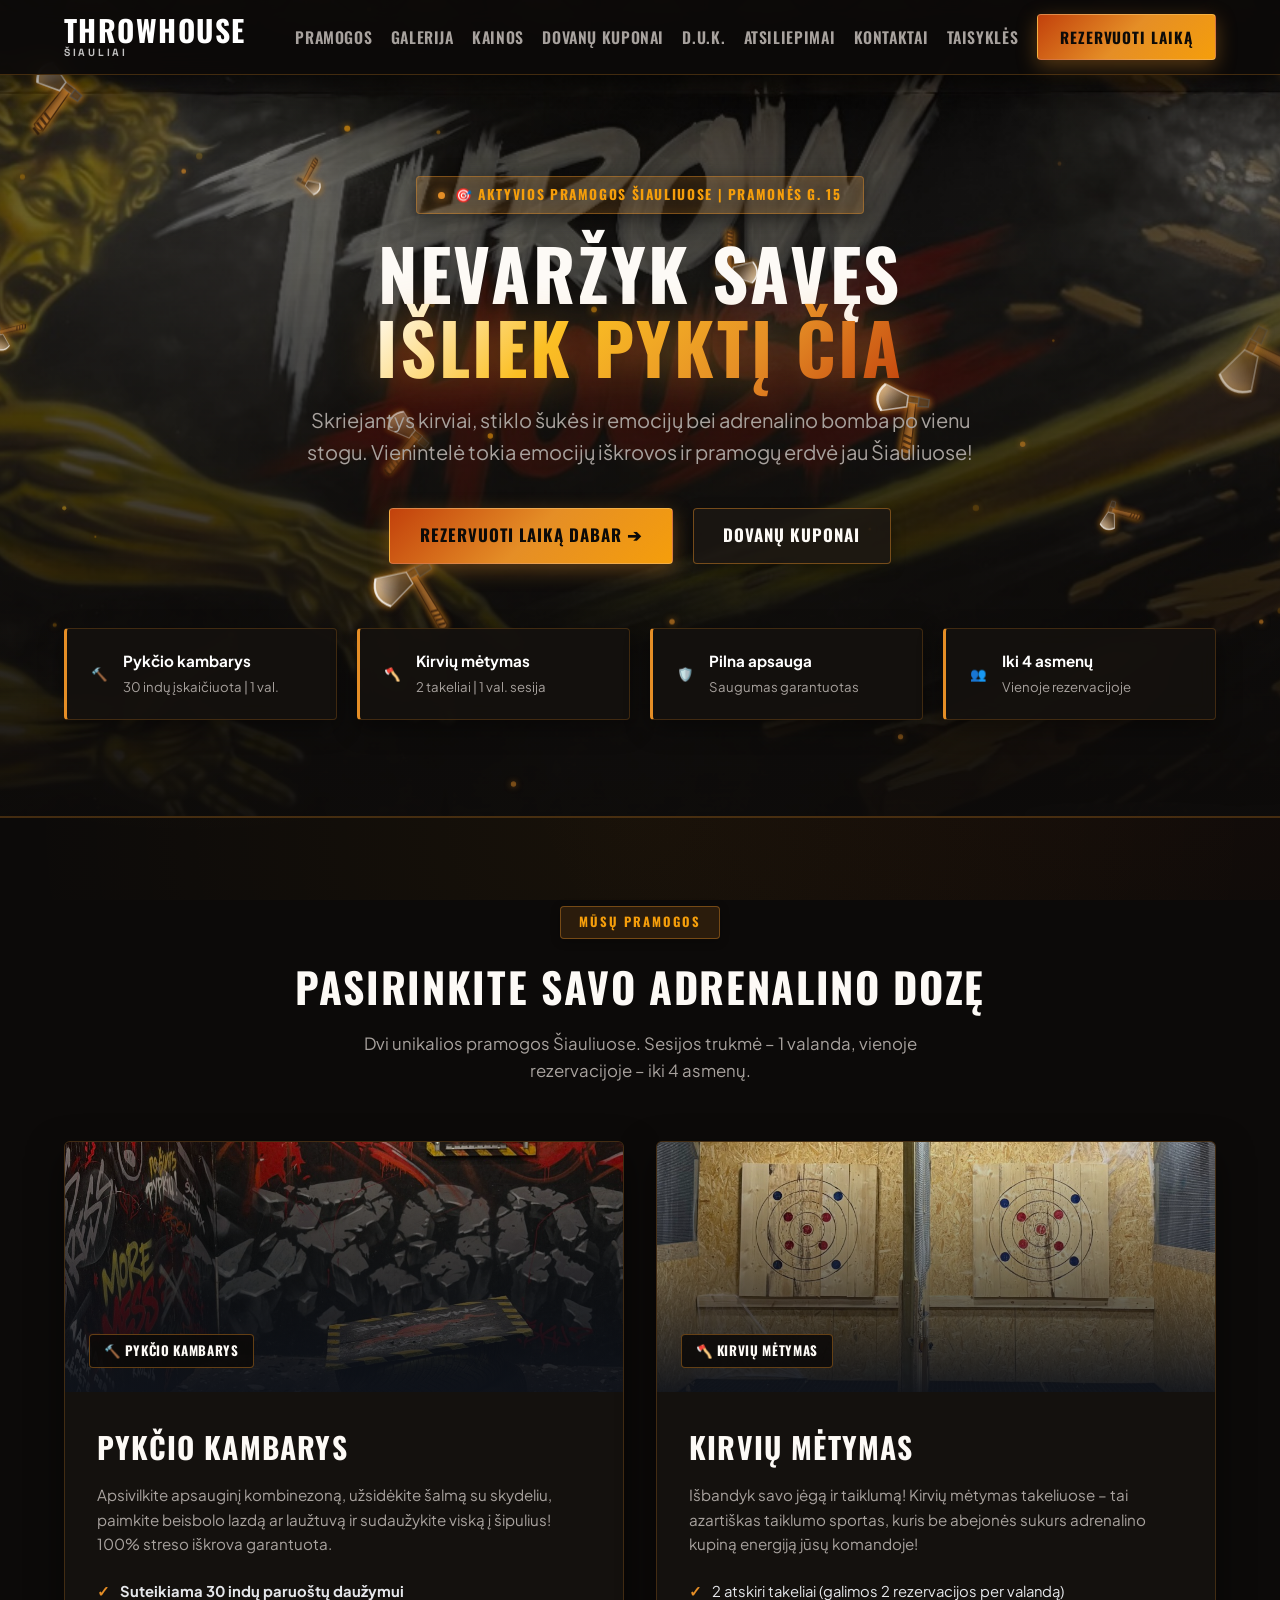
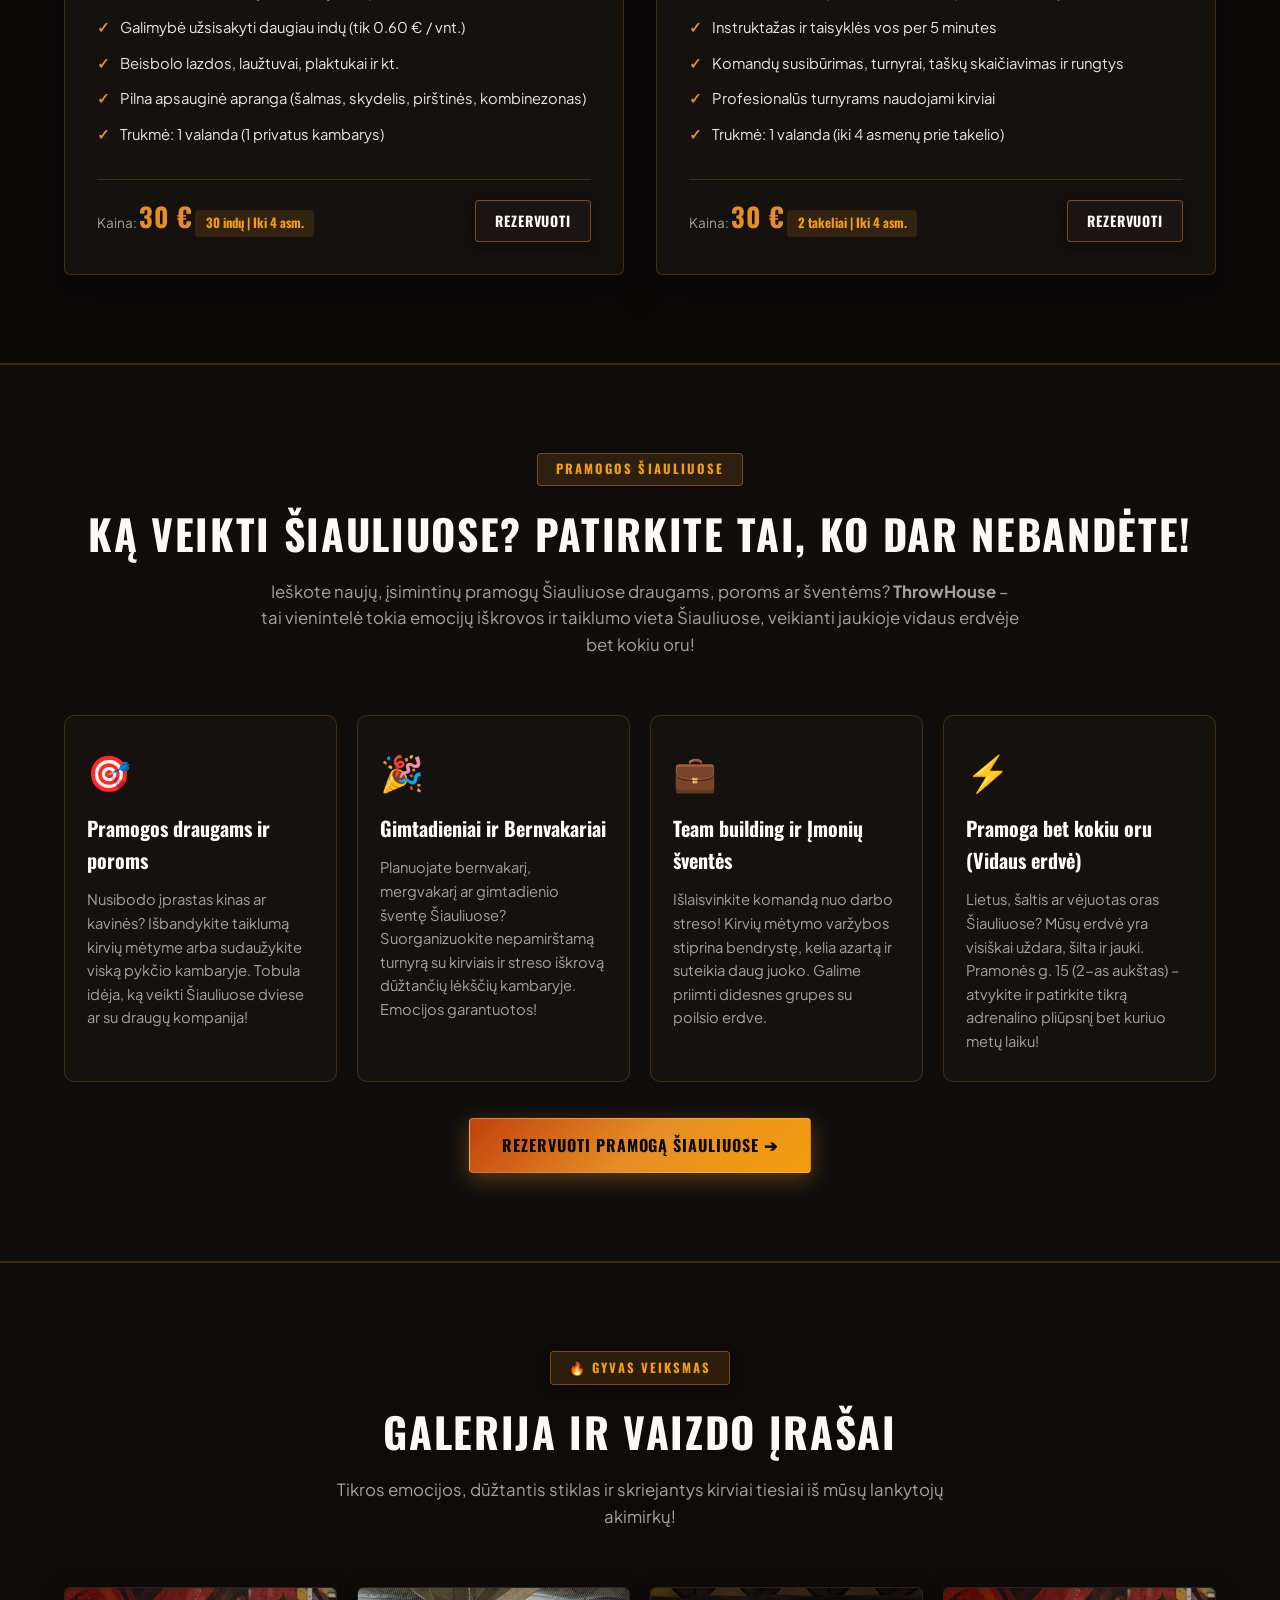
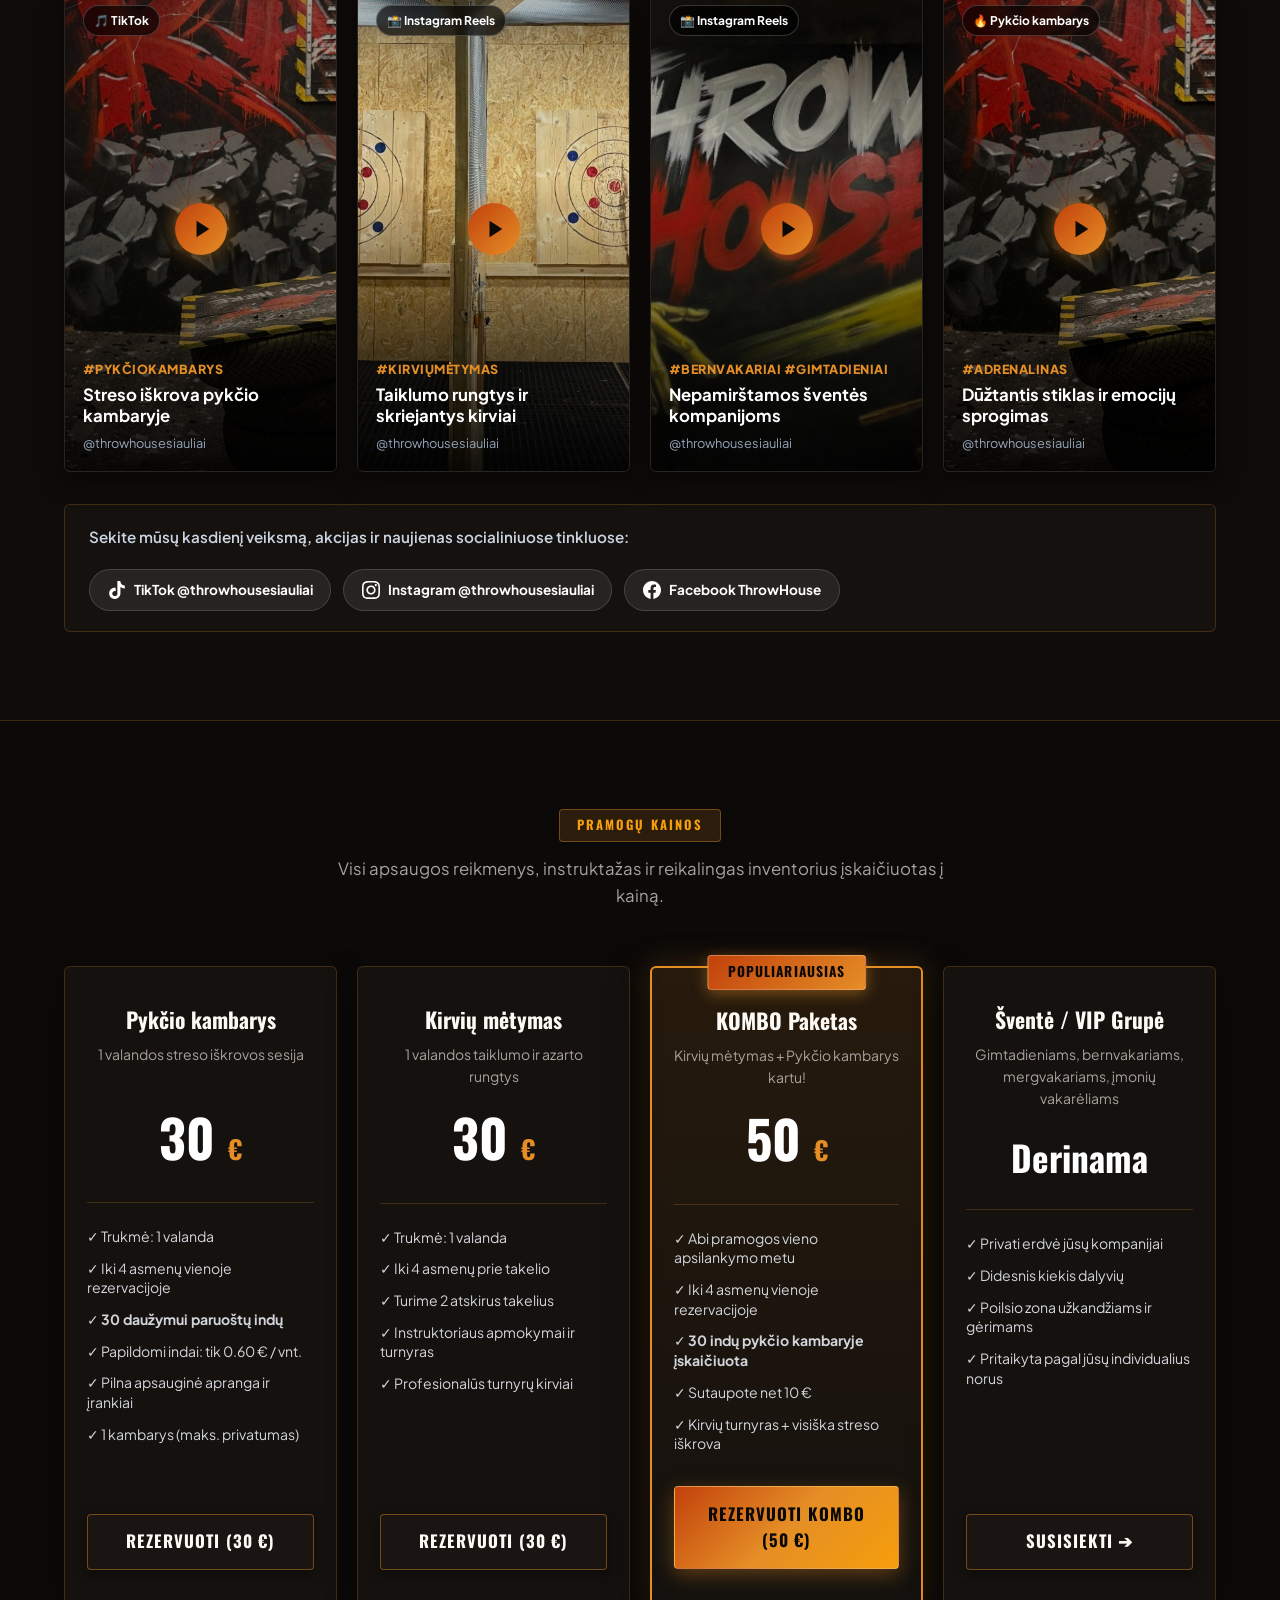
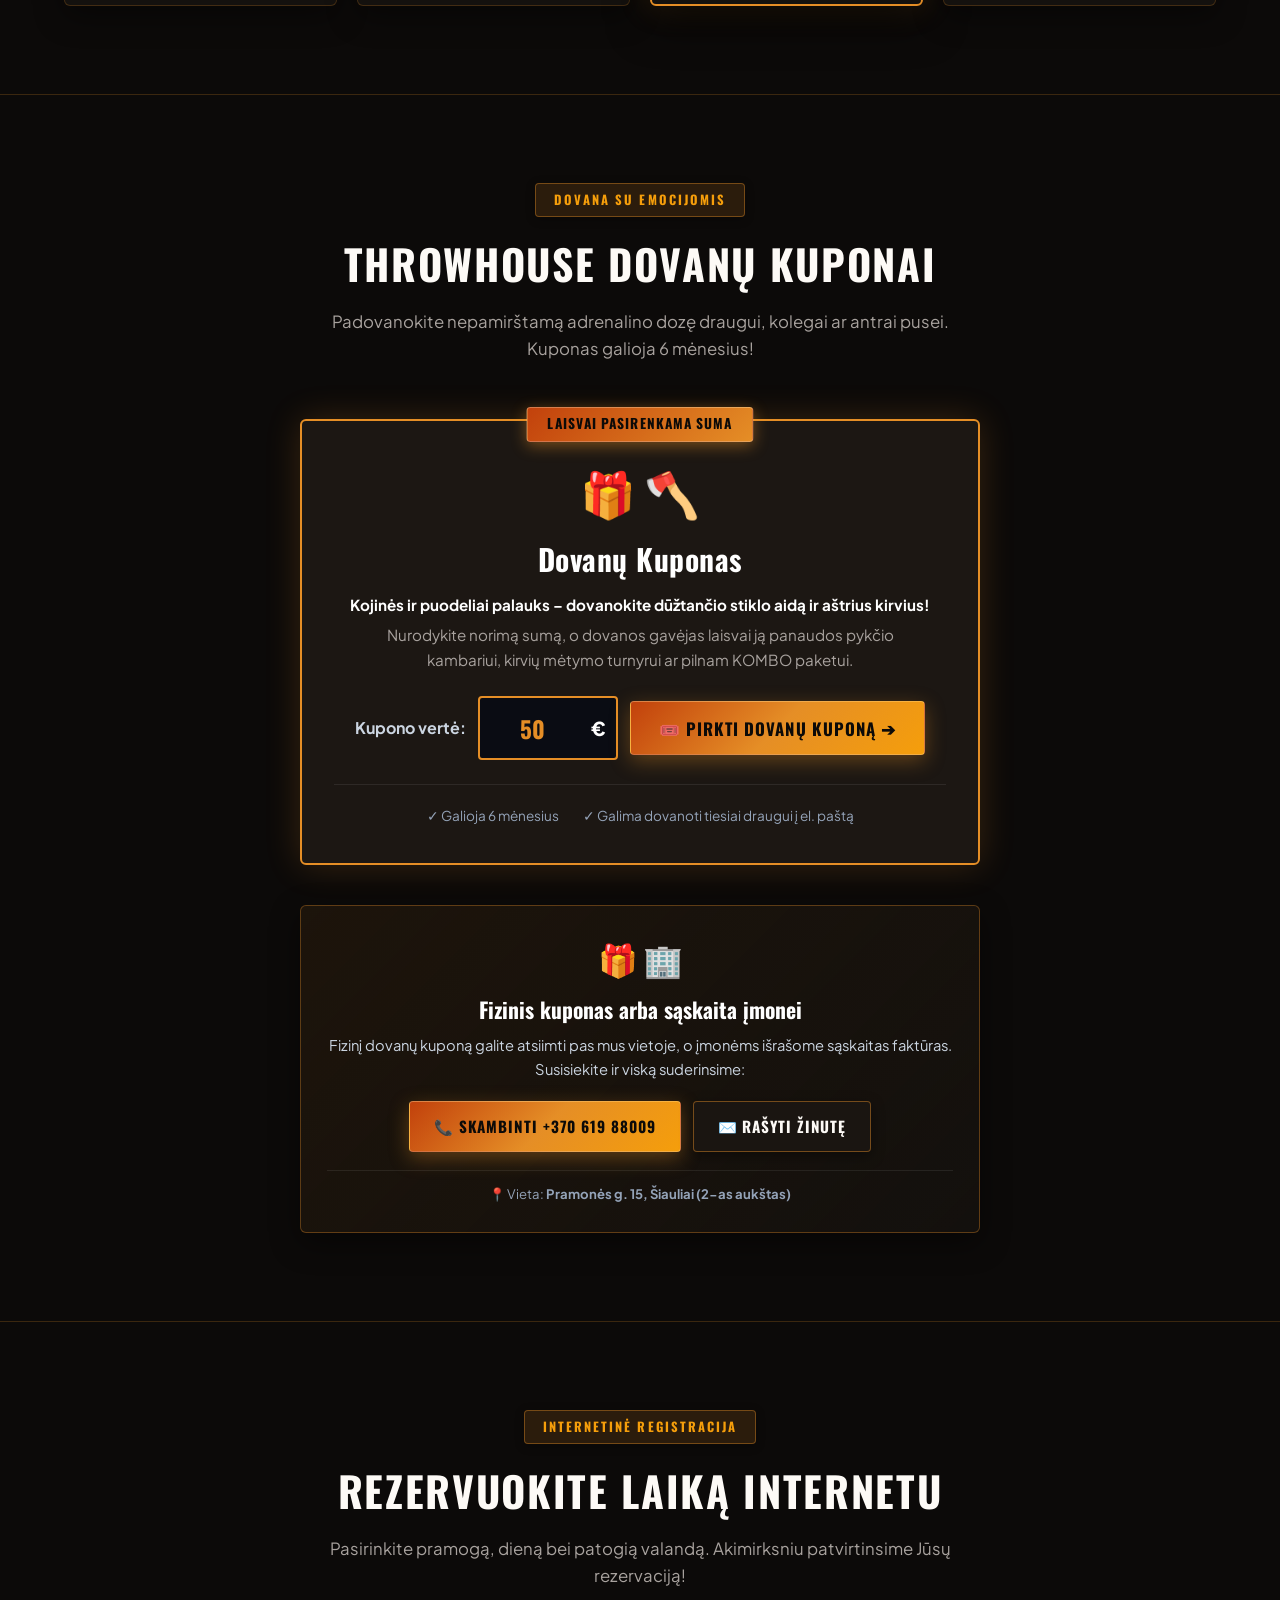
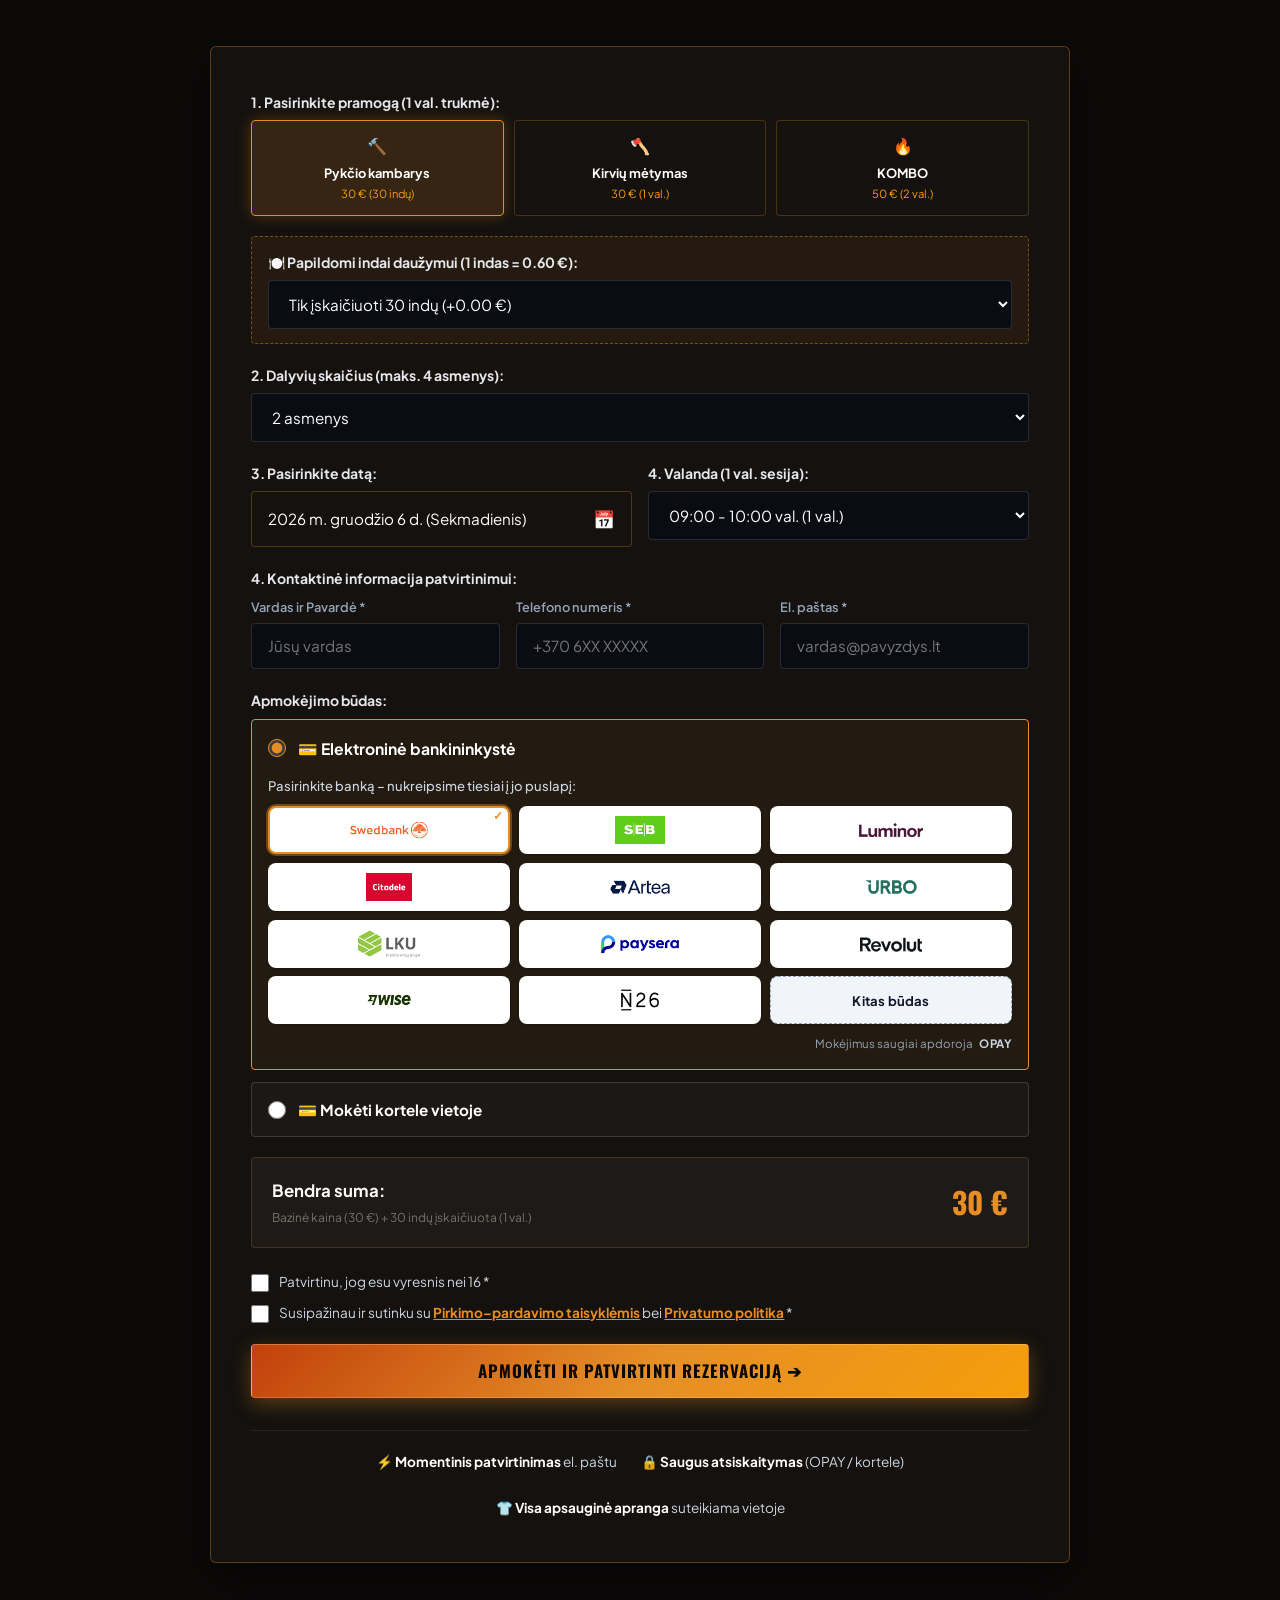
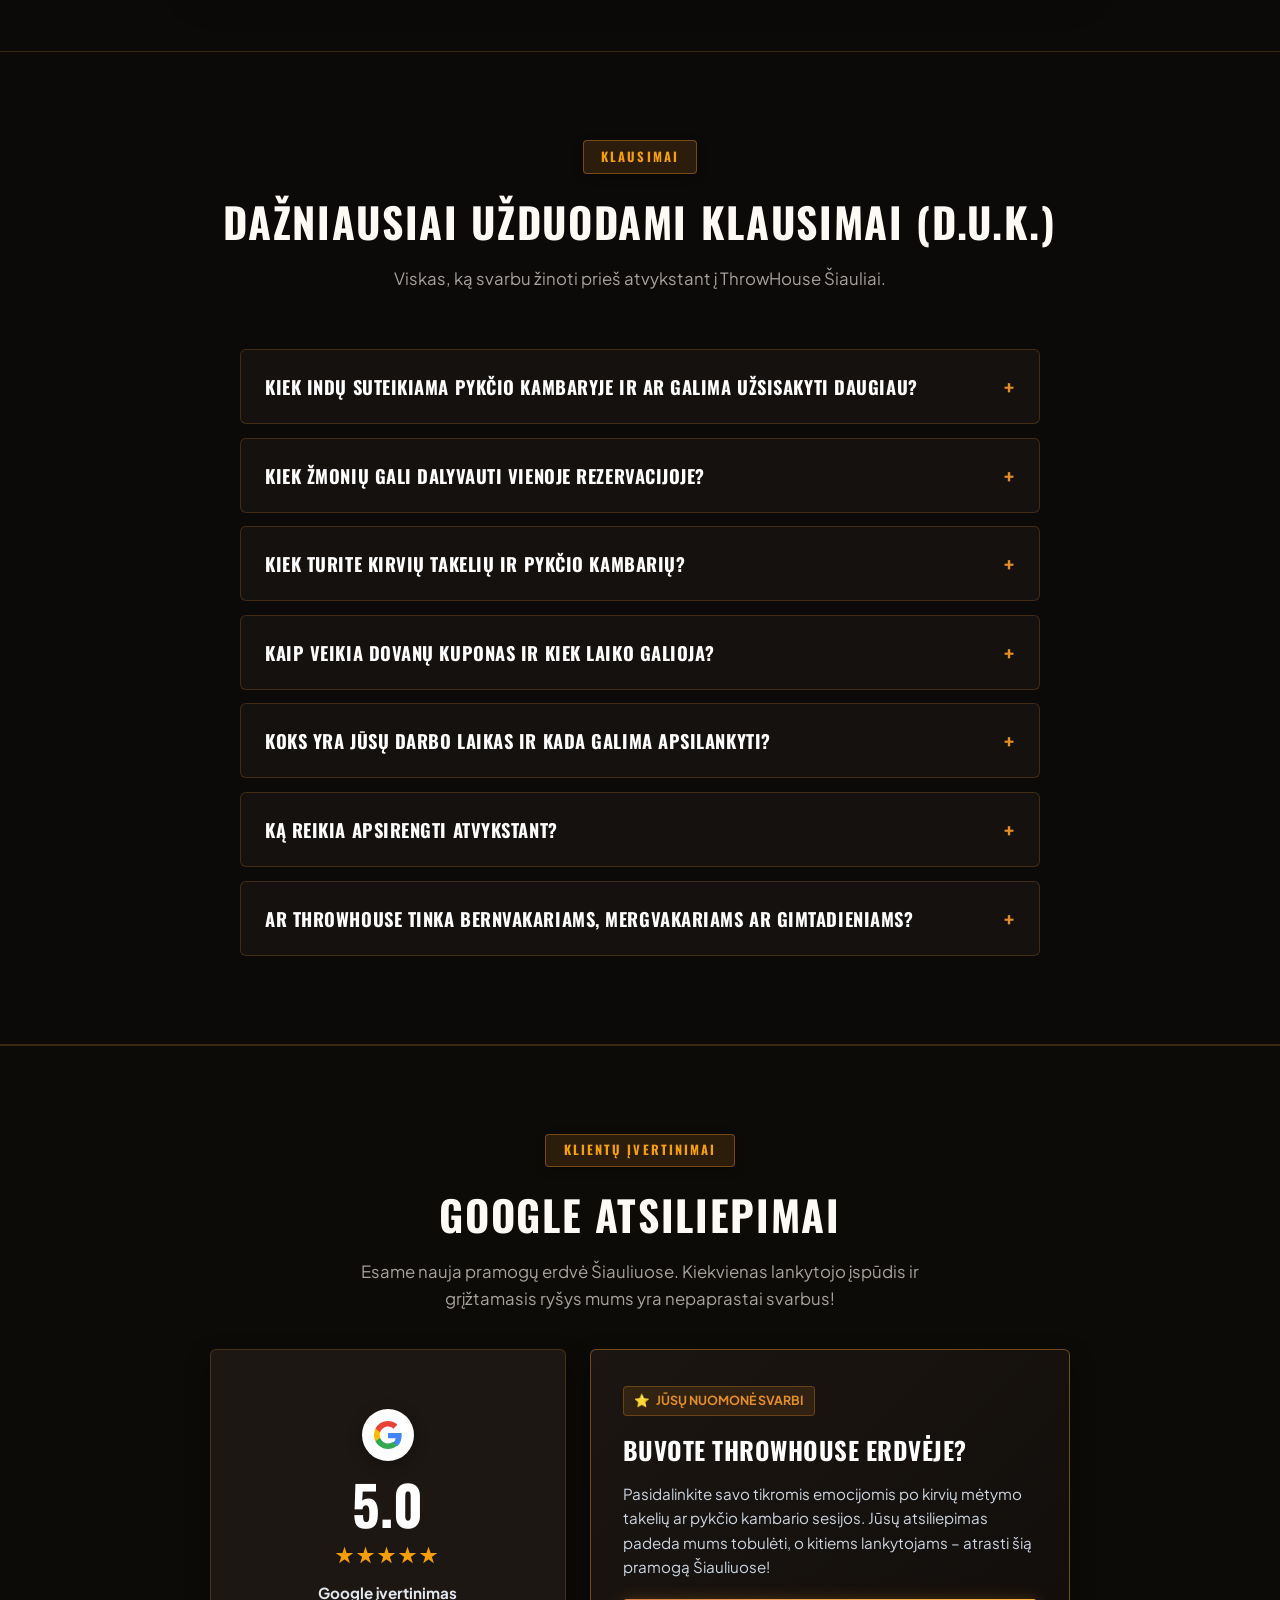
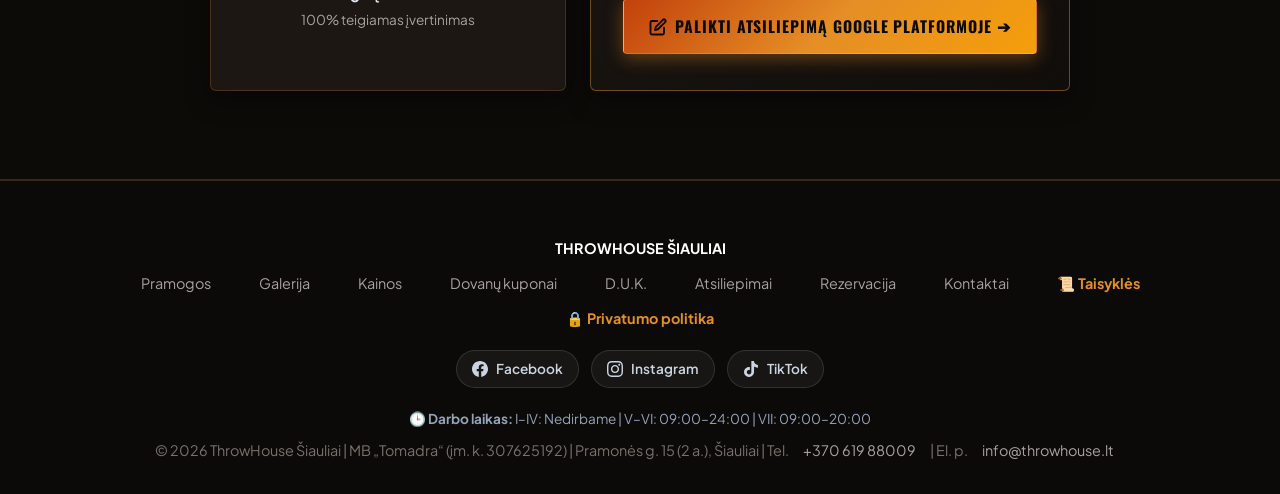
==== commit 62afaabd: "Sukurtos ir idiegtos ThrowHouse logotipo piktogramos (Favicon) Google paieskai ir visiems irenginiam" ====
--- a/index.html
+++ b/index.html
@@ -11,8 +11,18 @@
   <meta name="keywords" content="throwhouse siauliai, pykcio kambarys siauliai, kirviu metymas siauliai, pramogos siauliuose, ka veikti siauliuose, aktyvus laisvalaikis siauliai, pramogos suaugusiems siauliuose, bernvakaris siauliuose, mergvakaris siauliai, gimtadienis siauliuose, dovanu kuponas siauliai">
   <link rel="canonical" href="https://throwhouse.lt/">
   <meta name="robots" content="index, follow, max-snippet:-1, max-image-preview:large, max-video-preview:-1">
-  <meta name="theme-color" content="#e58e26">
+  <meta name="theme-color" content="#0c0a09">
   <meta name="author" content="ThrowHouse Šiauliai">
+
+  <!-- Favicon & Icons for Google Search and all devices -->
+  <link rel="icon" type="image/png" sizes="48x48" href="/favicon-48x48.png">
+  <link rel="icon" type="image/png" sizes="192x192" href="/favicon-192x192.png">
+  <link rel="icon" type="image/png" sizes="512x512" href="/favicon-512x512.png">
+  <link rel="icon" type="image/png" sizes="32x32" href="/favicon-32x32.png">
+  <link rel="icon" type="image/png" sizes="16x16" href="/favicon-16x16.png">
+  <link rel="shortcut icon" href="/favicon.ico">
+  <link rel="apple-touch-icon" sizes="180x180" href="/apple-touch-icon.png">
+  <link rel="manifest" href="/site.webmanifest">
 
   <!-- Google tag (gtag.js) -->
   <script async src="https://www.googletagmanager.com/gtag/js?id=G-WB80Z0184E"></script>
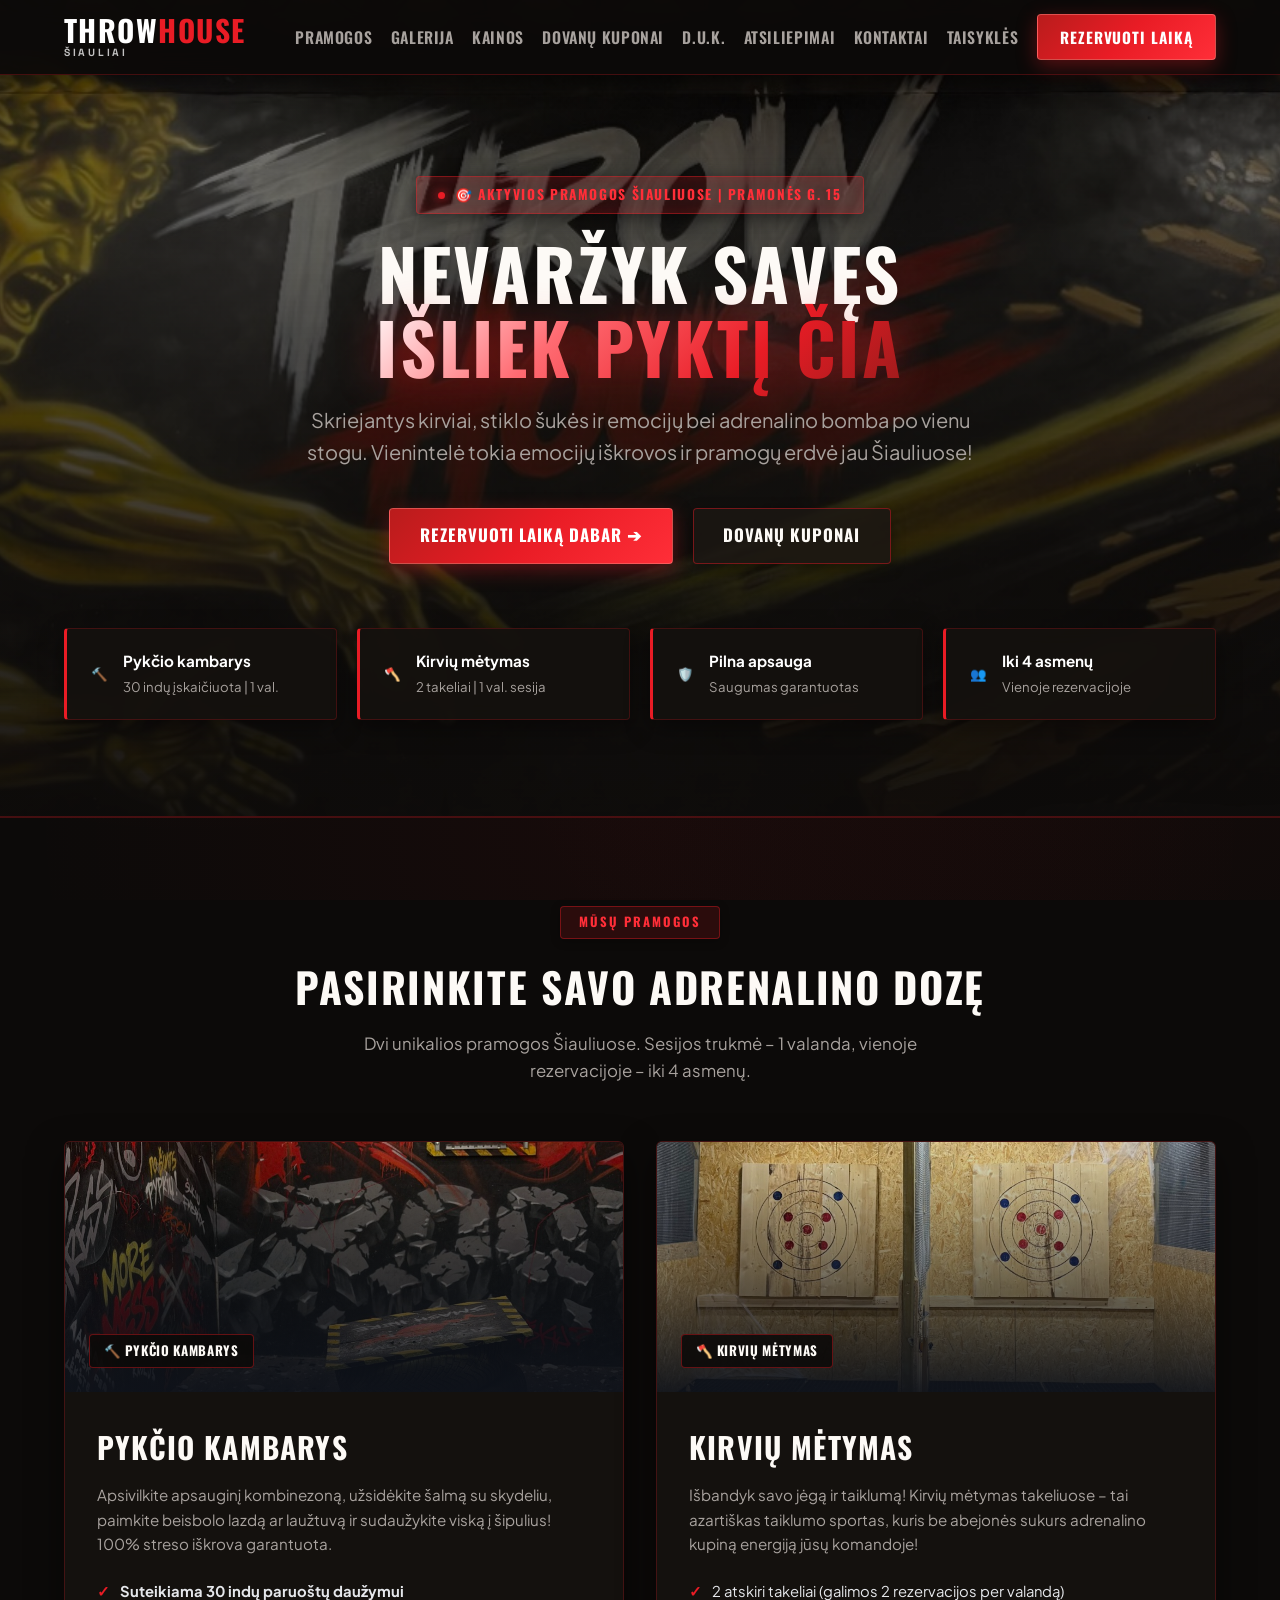
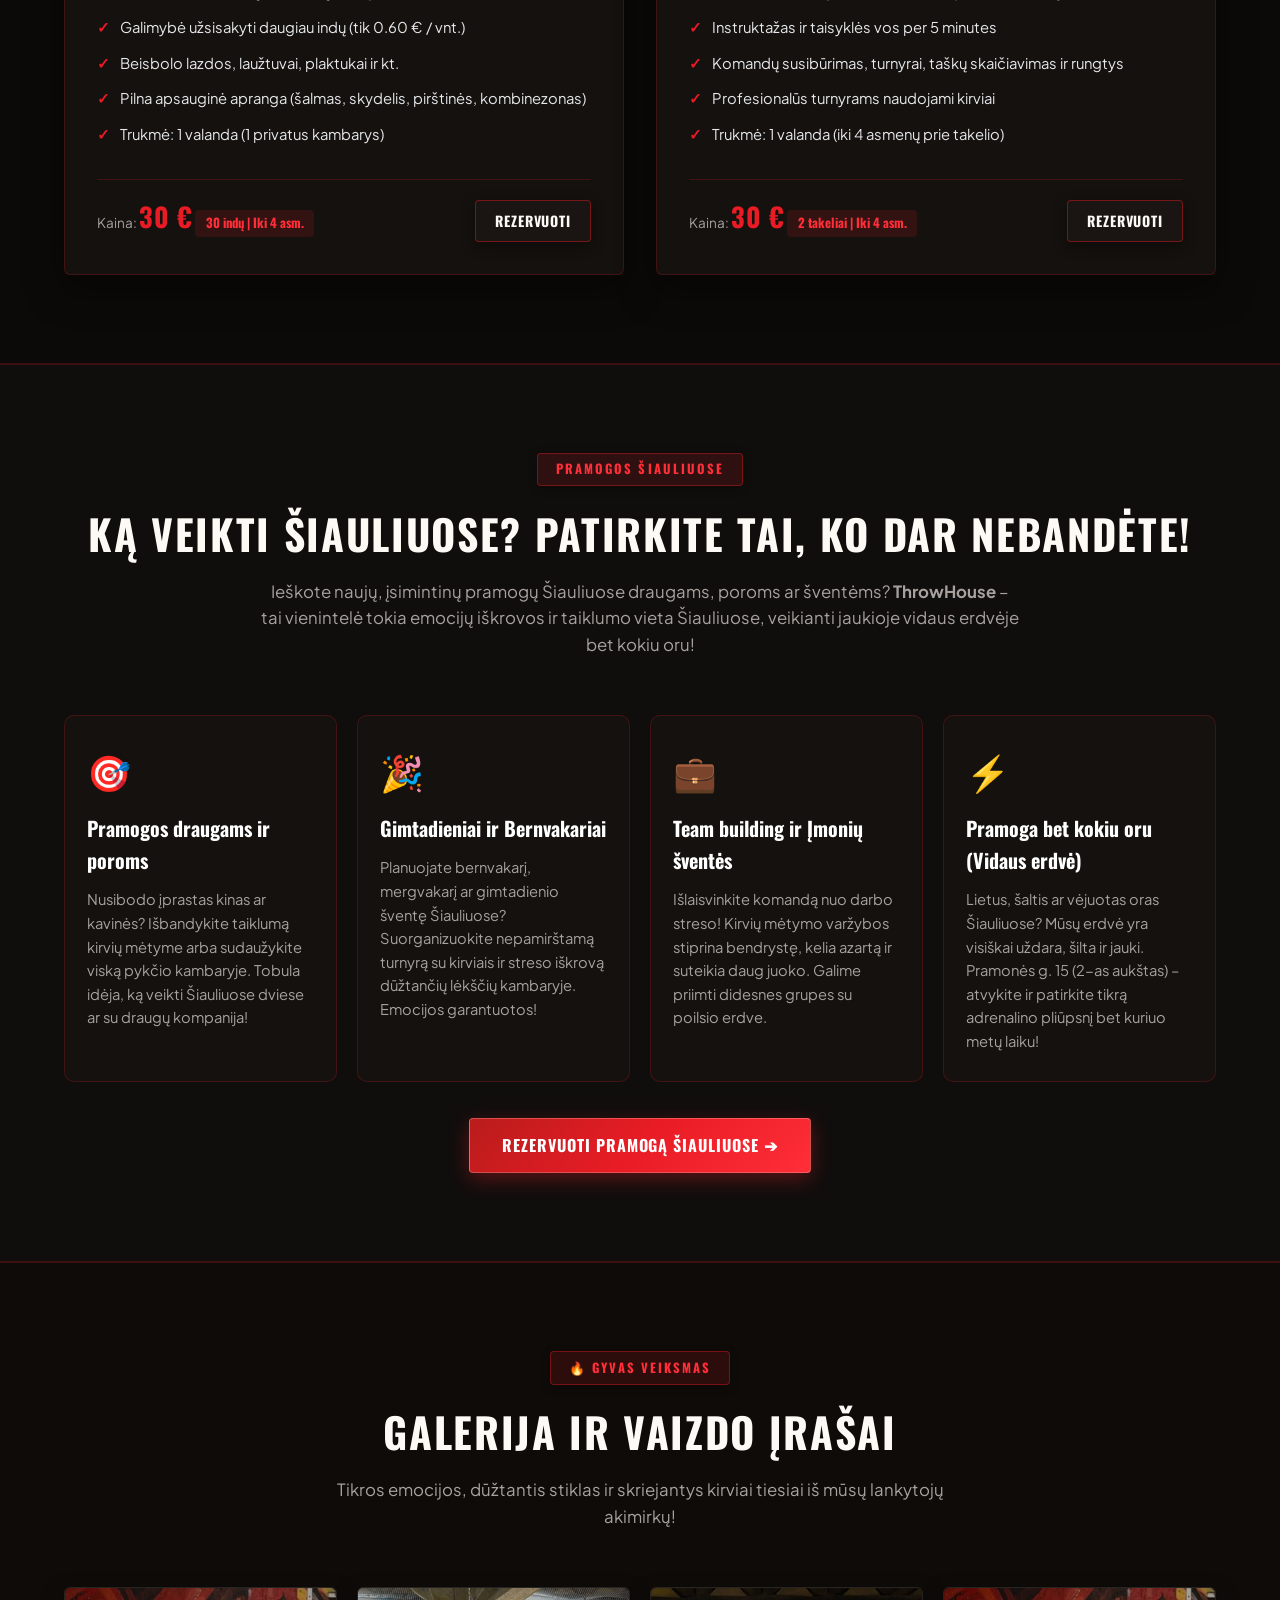
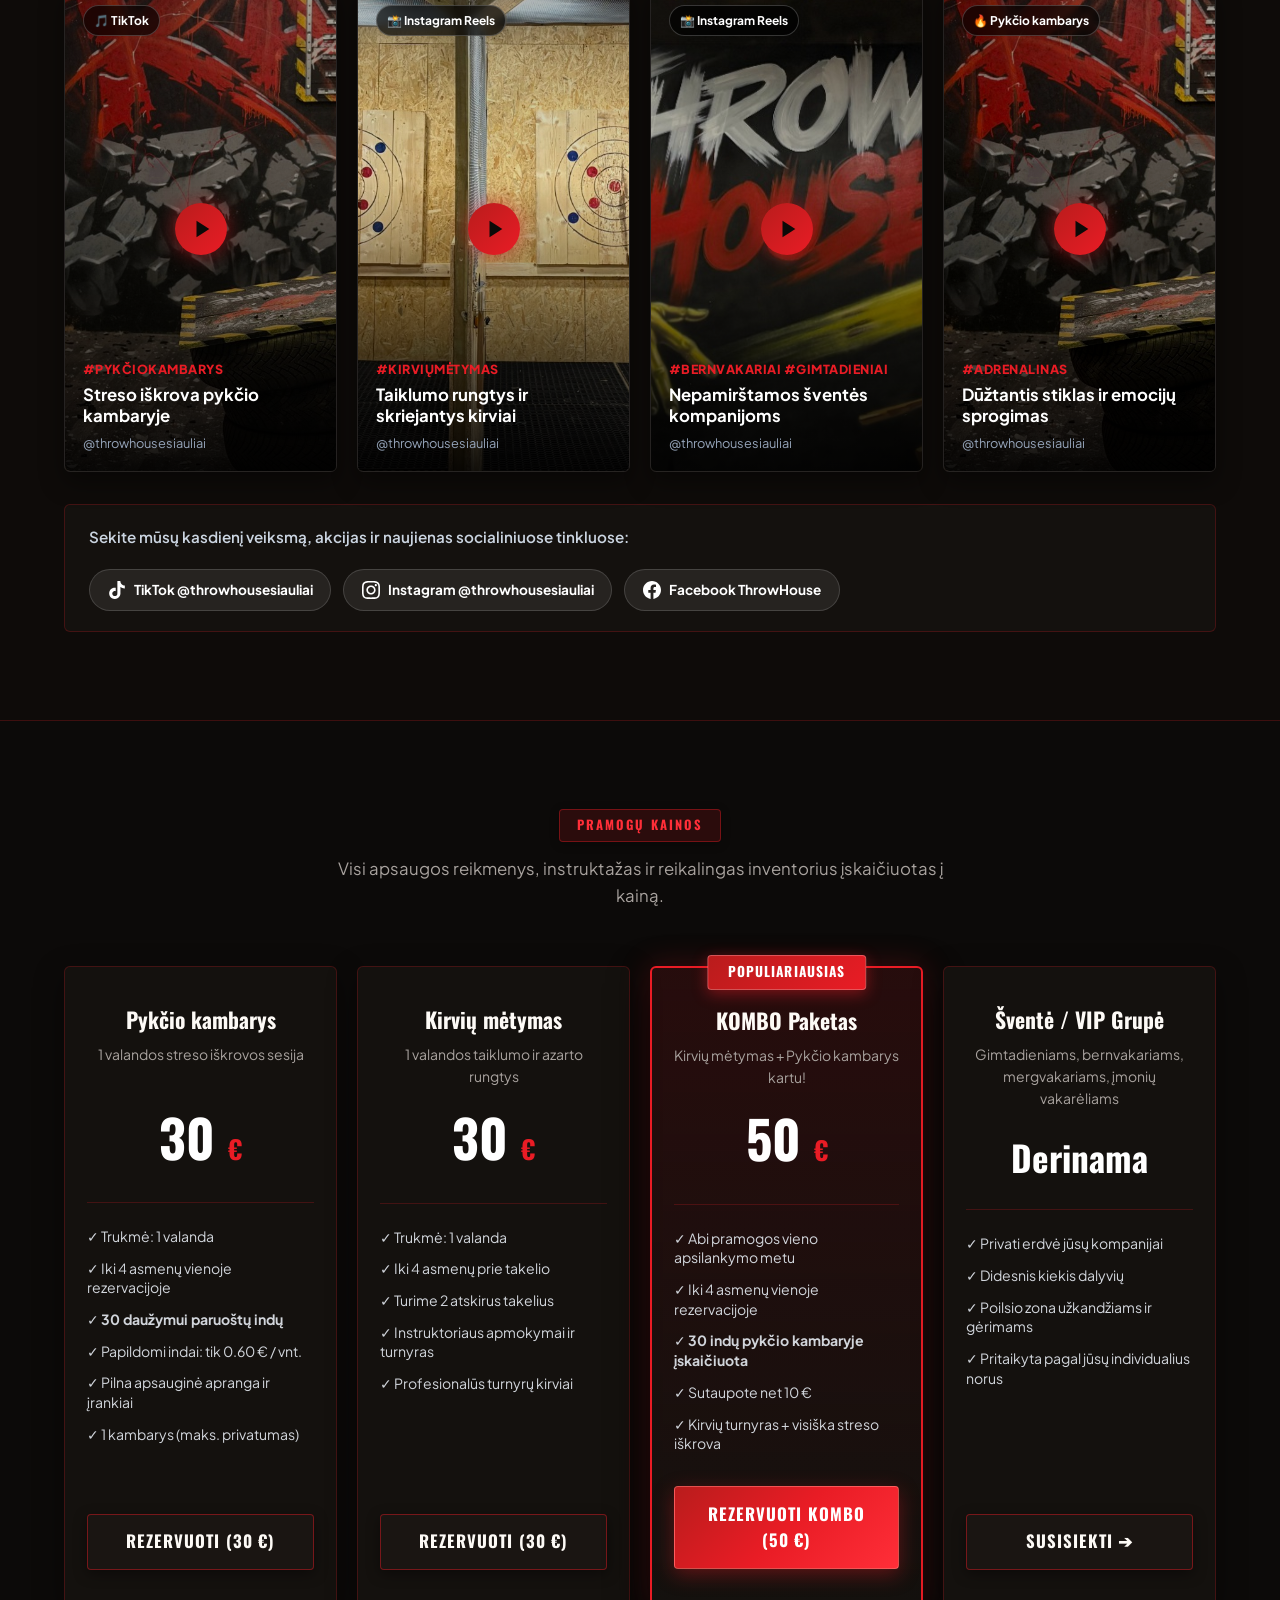
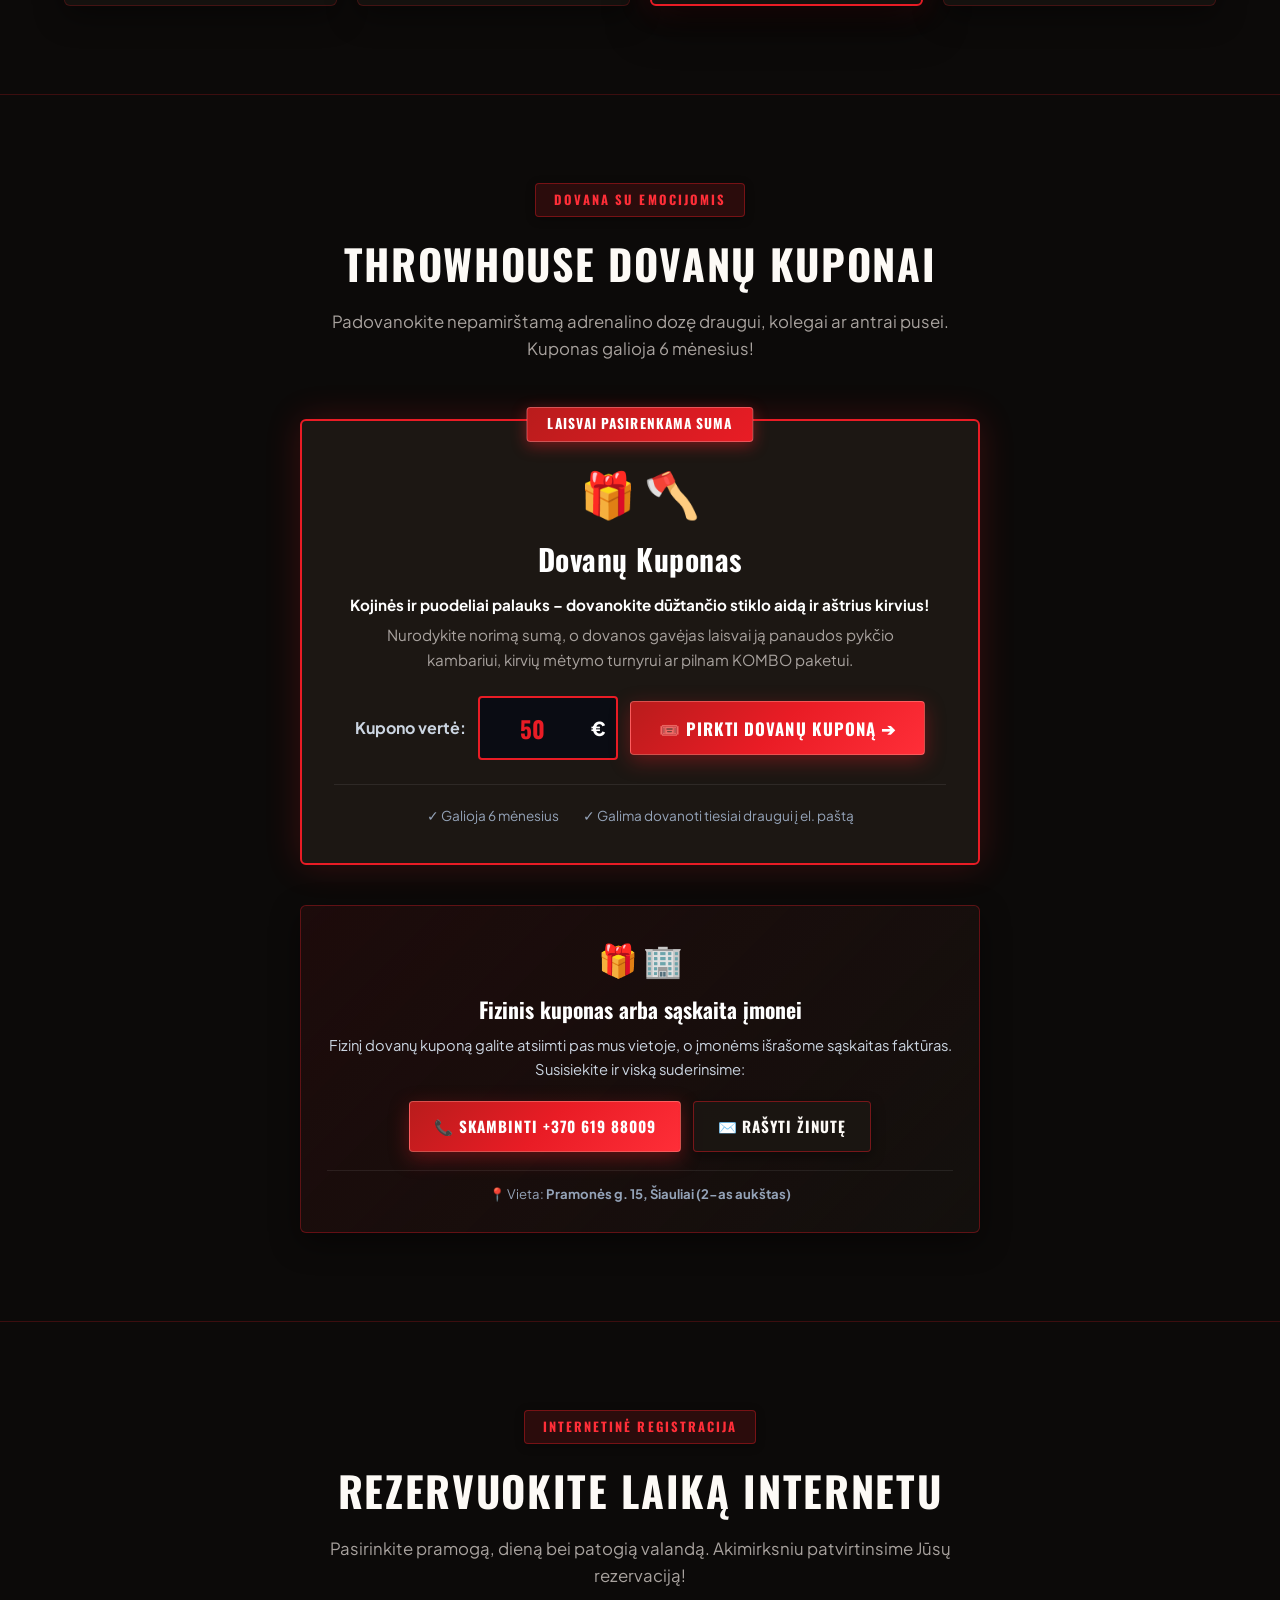
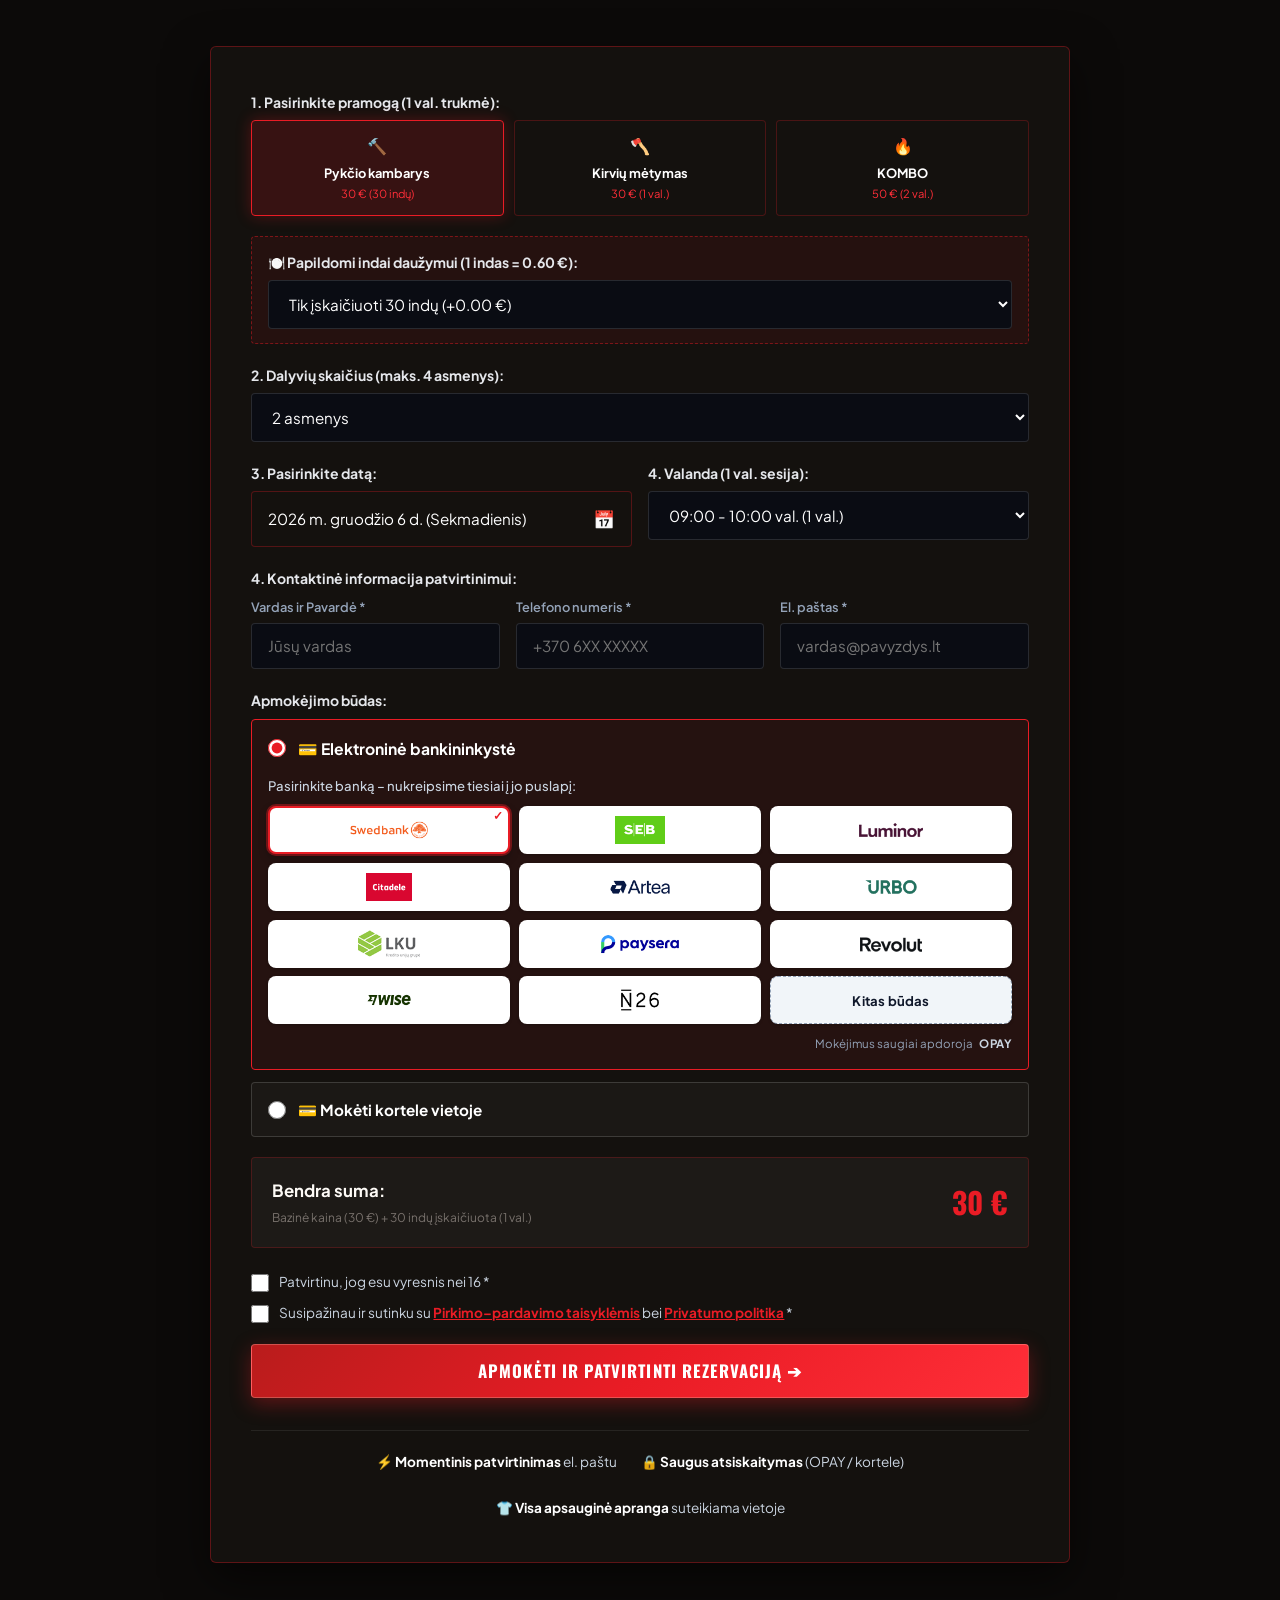
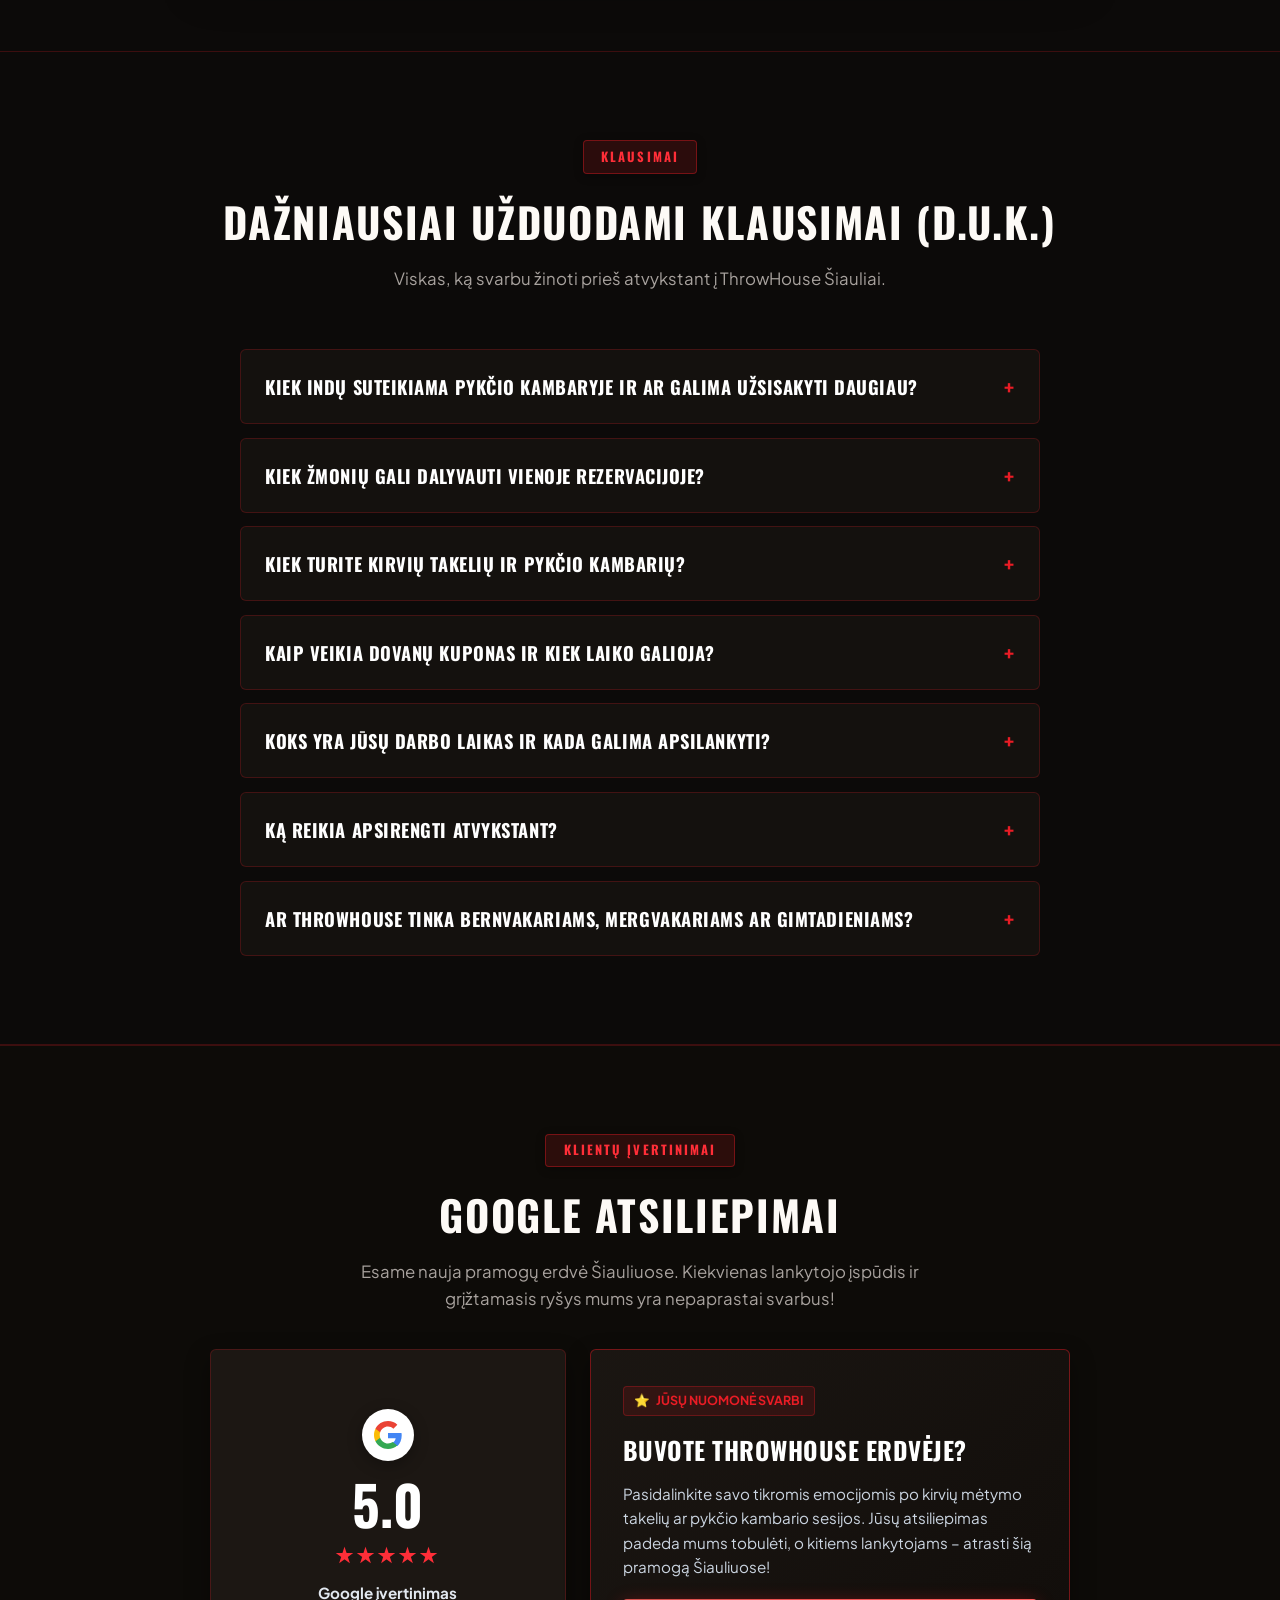
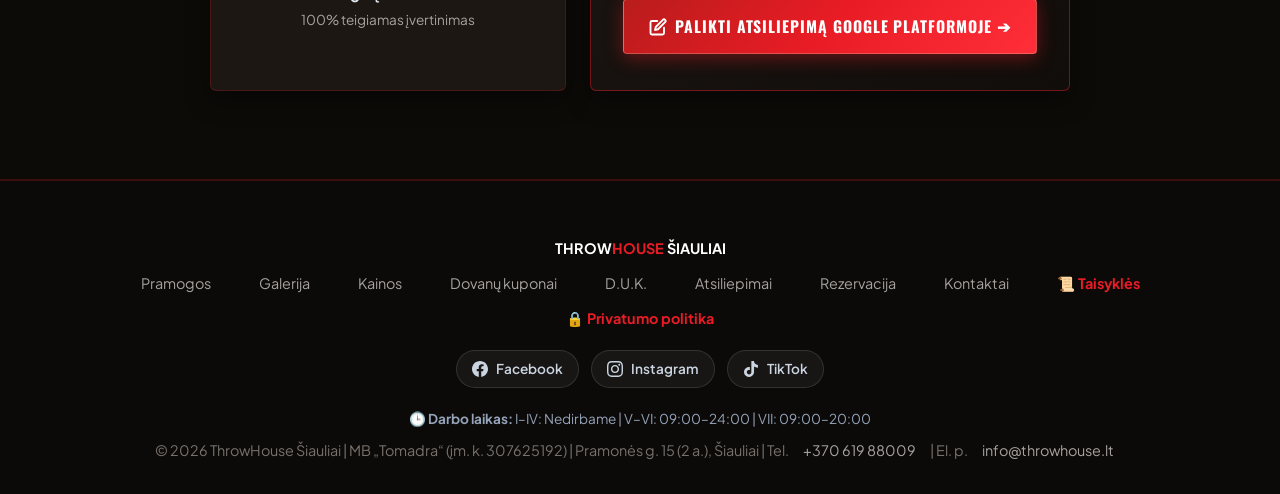
==== commit 2e853f3f: "Atnaujintas stilius: oranzine pakeista i firminio logotipo raudona, THROW balta, o HOUSE raudona" ====
--- a/index.html
+++ b/index.html
@@ -1,4 +1,4 @@
-<!DOCTYPE html>
+﻿<!DOCTYPE html>
 <html lang="lt">
 <head>
   <meta charset="UTF-8">
@@ -251,15 +251,15 @@
       --bg-surface: #14110e;
       --bg-card: #1c1713;
       --bg-card-hover: #241e19;
-      --border-color: rgba(229, 142, 38, 0.22);
-      --border-strong: rgba(229, 142, 38, 0.45);
+      --border-color: rgba(233, 28, 37, 0.22);
+      --border-strong: rgba(233, 28, 37, 0.45);
       
-      --accent: #e58e26;
-      --accent-hover: #f59e0b;
-      --accent-glow: rgba(229, 142, 38, 0.35);
-      --accent-flame: #b45309;
-      --copper: #c2410c;
-      --amber-glow: rgba(245, 158, 11, 0.16);
+      --accent: #e91c25;
+      --accent-hover: #ff2e38;
+      --accent-glow: rgba(233, 28, 37, 0.35);
+      --accent-flame: #991b1b;
+      --copper: #b91c1c;
+      --amber-glow: rgba(233, 28, 37, 0.16);
 
       --text-white: #fdfaf6;
       --text-gray: #a8a29e;
@@ -280,9 +280,9 @@
     body {
       background-color: var(--bg-dark);
       background-image: 
-        radial-gradient(circle at 15% 12%, rgba(229, 142, 38, 0.08) 0%, transparent 55%),
-        radial-gradient(circle at 85% 65%, rgba(194, 65, 12, 0.06) 0%, transparent 50%),
-        radial-gradient(circle at 50% 90%, rgba(245, 158, 11, 0.05) 0%, transparent 60%);
+        radial-gradient(circle at 15% 12%, rgba(233, 28, 37, 0.08) 0%, transparent 55%),
+        radial-gradient(circle at 85% 65%, rgba(185, 28, 28, 0.06) 0%, transparent 50%),
+        radial-gradient(circle at 50% 90%, rgba(233, 28, 37, 0.05) 0%, transparent 60%);
       background-attachment: fixed;
       color: var(--text-white);
       font-family: var(--font-body);
@@ -322,17 +322,17 @@
     }
 
     .btn-primary {
-      background: linear-gradient(135deg, #c2410c 0%, #e58e26 50%, #f59e0b 100%);
-      color: #0c0a08;
+      background: linear-gradient(135deg, #b91c1c 0%, #e91c25 50%, #ff2e38 100%);
+      color: #ffffff;
       font-weight: 800;
-      box-shadow: 0 6px 20px rgba(229, 142, 38, 0.35);
+      box-shadow: 0 6px 20px rgba(233, 28, 37, 0.35);
       border: 1px solid rgba(255, 237, 213, 0.25);
     }
 
     .btn-primary:hover {
-      background: linear-gradient(135deg, #9a3412 0%, #d97706 50%, #fbbf24 100%);
+      background: linear-gradient(135deg, #9a3412 0%, #dc2626 50%, #fbbf24 100%);
       transform: translateY(-2px);
-      box-shadow: 0 10px 28px rgba(245, 158, 11, 0.45);
+      box-shadow: 0 10px 28px rgba(233, 28, 37, 0.45);
       color: #0c0a08;
     }
 
@@ -344,11 +344,11 @@
     }
 
     .btn-secondary:hover {
-      background: rgba(229, 142, 38, 0.12);
+      background: rgba(233, 28, 37, 0.12);
       border-color: var(--accent);
       color: var(--accent-hover);
       transform: translateY(-2px);
-      box-shadow: 0 6px 20px rgba(229, 142, 38, 0.25);
+      box-shadow: 0 6px 20px rgba(233, 28, 37, 0.25);
     }
 
     .btn-sm {
@@ -367,7 +367,7 @@
       z-index: 100;
       background: rgba(12, 10, 9, 0.95);
       backdrop-filter: blur(14px);
-      border-bottom: 1.5px solid rgba(229, 142, 38, 0.25);
+      border-bottom: 1.5px solid rgba(233, 28, 37, 0.25);
       box-shadow: 0 4px 20px rgba(0, 0, 0, 0.6);
       padding: 0.9rem 0;
     }
@@ -393,7 +393,7 @@
       color: #ffffff;
     }
 
-    .brand-title span { color: #ffffff; }
+    .brand-title span { color: var(--accent); }
     .brand-city {
       font-family: var(--font-sub);
       font-size: 0.65rem;
@@ -442,7 +442,7 @@
       background: linear-gradient(180deg, rgba(12, 10, 9, 0.45) 0%, rgba(12, 10, 9, 0.72) 45%, rgba(12, 10, 9, 0.95) 100%),
                   url('hero-bg.jpg?v=2') center top / cover no-repeat;
       text-align: center;
-      border-bottom: 2px solid rgba(229, 142, 38, 0.25);
+      border-bottom: 2px solid rgba(233, 28, 37, 0.25);
       overflow: hidden;
     }
 
@@ -450,9 +450,9 @@
       display: inline-flex;
       align-items: center;
       gap: 0.6rem;
-      background: rgba(229, 142, 38, 0.12);
-      border: 1.5px solid rgba(229, 142, 38, 0.45);
-      color: #f59e0b;
+      background: rgba(233, 28, 37, 0.12);
+      border: 1.5px solid rgba(233, 28, 37, 0.45);
+      color: #ff2e38;
       padding: 0.45rem 1.35rem;
       border-radius: var(--radius-sm);
       font-size: 0.85rem;
@@ -461,7 +461,7 @@
       letter-spacing: 0.12em;
       text-transform: uppercase;
       margin-bottom: 1.35rem;
-      box-shadow: 0 4px 18px rgba(0, 0, 0, 0.5), inset 0 0 12px rgba(229, 142, 38, 0.15);
+      box-shadow: 0 4px 18px rgba(0, 0, 0, 0.5), inset 0 0 12px rgba(233, 28, 37, 0.15);
     }
 
     .badge-dot {
@@ -483,10 +483,10 @@
     }
 
     .hero-h1 .gradient {
-      background: linear-gradient(135deg, #ffffff 0%, #fbbf24 35%, #e58e26 70%, #c2410c 100%);
+      background: linear-gradient(135deg, #ffffff 0%, #ff6b72 35%, #e91c25 70%, #991b1b 100%);
       -webkit-background-clip: text;
       -webkit-text-fill-color: transparent;
-      filter: drop-shadow(0 4px 20px rgba(229, 142, 38, 0.45));
+      filter: drop-shadow(0 4px 20px rgba(233, 28, 37, 0.45));
     }
 
     .hero-lead {
@@ -528,7 +528,7 @@
     .feat-card:hover { 
       border-color: var(--accent); 
       border-left-color: var(--accent-hover);
-      box-shadow: 0 10px 30px rgba(229, 142, 38, 0.2); 
+      box-shadow: 0 10px 30px rgba(233, 28, 37, 0.2); 
       transform: translateY(-2px); 
     }
     .feat-icon { font-size: 1.8rem; }
@@ -554,8 +554,8 @@
       text-transform: uppercase;
       letter-spacing: 0.16em;
       color: var(--accent-hover);
-      background: rgba(229, 142, 38, 0.14);
-      border: 1.5px solid rgba(229, 142, 38, 0.4);
+      background: rgba(233, 28, 37, 0.14);
+      border: 1.5px solid rgba(233, 28, 37, 0.4);
       padding: 0.35rem 1.1rem;
       border-radius: var(--radius-sm);
       margin-bottom: 0.85rem;
@@ -599,7 +599,7 @@
     .act-card:hover {
       transform: translateY(-5px);
       border-color: var(--accent);
-      box-shadow: 0 20px 45px rgba(0, 0, 0, 0.7), 0 0 25px rgba(229, 142, 38, 0.2);
+      box-shadow: 0 20px 45px rgba(0, 0, 0, 0.7), 0 0 25px rgba(233, 28, 37, 0.2);
     }
 
     .act-img {
@@ -620,7 +620,7 @@
 
     .act-pill {
       background: rgba(12, 10, 9, 0.88);
-      border: 1px solid rgba(229, 142, 38, 0.4);
+      border: 1px solid rgba(233, 28, 37, 0.4);
       padding: 0.35rem 0.9rem;
       border-radius: var(--radius-sm);
       font-size: 0.825rem;
@@ -688,7 +688,7 @@
       font-family: var(--font-head);
       font-weight: 700;
       color: var(--accent-hover);
-      background: rgba(229, 142, 38, 0.14);
+      background: rgba(233, 28, 37, 0.14);
       padding: 0.2rem 0.65rem;
       border-radius: var(--radius-sm);
       margin-top: 0.2rem;
@@ -713,11 +713,11 @@
       box-shadow: 0 10px 30px rgba(0, 0, 0, 0.4);
     }
 
-    .p-card:hover { border-color: rgba(229, 142, 38, 0.5); transform: translateY(-4px); box-shadow: 0 16px 36px rgba(0, 0, 0, 0.6); }
+    .p-card:hover { border-color: rgba(233, 28, 37, 0.5); transform: translateY(-4px); box-shadow: 0 16px 36px rgba(0, 0, 0, 0.6); }
     .p-card.popular {
       border: 2px solid var(--accent);
-      background: linear-gradient(180deg, rgba(229, 142, 38, 0.12) 0%, var(--bg-surface) 100%);
-      box-shadow: 0 16px 40px rgba(0, 0, 0, 0.7), 0 0 30px rgba(229, 142, 38, 0.25);
+      background: linear-gradient(180deg, rgba(233, 28, 37, 0.12) 0%, var(--bg-surface) 100%);
+      box-shadow: 0 16px 40px rgba(0, 0, 0, 0.7), 0 0 30px rgba(233, 28, 37, 0.25);
     }
 
     .pop-badge {
@@ -725,8 +725,8 @@
       top: -13px;
       left: 50%;
       transform: translateX(-50%);
-      background: linear-gradient(135deg, #c2410c, #e58e26);
-      color: #0c0a08;
+      background: linear-gradient(135deg, #b91c1c, #e91c25);
+      color: #ffffff;
       font-family: var(--font-head);
       font-weight: 800;
       font-size: 0.85rem;
@@ -734,7 +734,7 @@
       text-transform: uppercase;
       padding: 0.35rem 1.25rem;
       border-radius: var(--radius-sm);
-      box-shadow: 0 4px 15px rgba(229, 142, 38, 0.45);
+      box-shadow: 0 4px 15px rgba(233, 28, 37, 0.45);
       border: 1px solid rgba(255, 255, 255, 0.25);
     }
 
@@ -809,7 +809,7 @@
       max-width: 860px;
       margin: 0 auto;
       background: var(--bg-surface);
-      border: 1.5px solid rgba(229, 142, 38, 0.35);
+      border: 1.5px solid rgba(233, 28, 37, 0.35);
       border-radius: var(--radius-md);
       padding: 2.75rem 2.5rem;
       box-shadow: 0 16px 45px rgba(0, 0, 0, 0.55);
@@ -873,7 +873,7 @@
     .act-opt input { display: none; }
     .act-box {
       background: #14110e;
-      border: 1px solid rgba(229, 142, 38, 0.25);
+      border: 1px solid rgba(233, 28, 37, 0.25);
       padding: 0.75rem 0.4rem;
       border-radius: var(--radius-sm);
       text-align: center;
@@ -882,16 +882,16 @@
 
     .act-opt input:checked + .act-box {
       border-color: var(--accent);
-      background: rgba(229, 142, 38, 0.16);
-      box-shadow: 0 0 15px rgba(229, 142, 38, 0.3);
+      background: rgba(233, 28, 37, 0.16);
+      box-shadow: 0 0 15px rgba(233, 28, 37, 0.3);
     }
 
     .act-box strong { display: block; font-size: 0.8rem; color: #fff; margin-top: 0.25rem; }
     .act-box small { display: block; font-size: 0.7rem; color: var(--accent-hover); margin-top: 2px; }
 
     .lane-selector-box, .extra-dishes-box {
-      background: rgba(229, 142, 38, 0.08);
-      border: 1px dashed rgba(229, 142, 38, 0.45);
+      background: rgba(233, 28, 37, 0.08);
+      border: 1px dashed rgba(233, 28, 37, 0.45);
       padding: 0.85rem 1rem;
       border-radius: var(--radius-sm);
       margin-bottom: 1.25rem;
@@ -902,7 +902,7 @@
       width: 100%;
       padding: 0.8rem 1rem;
       background: #14110e;
-      border: 1px solid rgba(229, 142, 38, 0.3);
+      border: 1px solid rgba(233, 28, 37, 0.3);
       border-radius: var(--radius-sm);
       color: #fff;
       font-size: 0.95rem;
@@ -925,7 +925,7 @@
       background: #181410;
       border: 1.5px solid var(--accent);
       border-radius: var(--radius-md);
-      box-shadow: 0 15px 35px rgba(0,0,0,0.85), 0 0 25px rgba(229, 142, 38, 0.25);
+      box-shadow: 0 15px 35px rgba(0,0,0,0.85), 0 0 25px rgba(233, 28, 37, 0.25);
       padding: 1.25rem;
       margin-top: 0.5rem;
     }
@@ -986,9 +986,9 @@
       transition: all 0.15s ease;
     }
 
-    .cal-day:hover:not(.disabled):not(.unavailable) { background: rgba(229, 142, 38, 0.25); color: #fff; }
-    .cal-day.today { border: 1px solid rgba(229, 142, 38, 0.6); font-weight: 700; }
-    .cal-day.selected { background: var(--accent) !important; color: #0c0a08 !important; font-weight: 800; box-shadow: 0 0 12px rgba(229, 142, 38, 0.6); }
+    .cal-day:hover:not(.disabled):not(.unavailable) { background: rgba(233, 28, 37, 0.25); color: #fff; }
+    .cal-day.today { border: 1px solid rgba(233, 28, 37, 0.6); font-weight: 700; }
+    .cal-day.selected { background: var(--accent) !important; color: #0c0a08 !important; font-weight: 800; box-shadow: 0 0 12px rgba(233, 28, 37, 0.6); }
     .cal-day.disabled { color: #4b5563; background: transparent; cursor: not-allowed; opacity: 0.4; }
 
     /* Raudonu X užbrauktos dienos: kai nedirbame arba pilnai užimta */
@@ -1040,7 +1040,7 @@
       align-items: center;
       gap: 0.6rem;
       background: #14110e;
-      border: 1px solid rgba(229, 142, 38, 0.25);
+      border: 1px solid rgba(233, 28, 37, 0.25);
       padding: 0.85rem 1rem;
       border-radius: var(--radius-sm);
       cursor: pointer;
@@ -1083,7 +1083,7 @@
     }
     .opay-bank-btn.active {
       border-color: var(--accent);
-      box-shadow: 0 0 0 2px rgba(229, 142, 38, 0.4), 0 4px 10px rgba(0,0,0,0.3);
+      box-shadow: 0 0 0 2px rgba(233, 28, 37, 0.4), 0 4px 10px rgba(0,0,0,0.3);
       background: #ffffff;
     }
     .opay-bank-btn.active::after {
@@ -1145,7 +1145,7 @@
     }
     .gift-opay-bank-btn.active {
       border-color: var(--accent);
-      box-shadow: 0 0 0 2px rgba(229, 142, 38, 0.4), 0 4px 10px rgba(0,0,0,0.3);
+      box-shadow: 0 0 0 2px rgba(233, 28, 37, 0.4), 0 4px 10px rgba(0,0,0,0.3);
       background: #ffffff;
     }
     .gift-opay-bank-btn.active::after {
@@ -1243,7 +1243,7 @@
     .gallery-card:hover {
       transform: translateY(-6px);
       border-color: var(--accent);
-      box-shadow: 0 15px 35px rgba(229, 142, 38, 0.3);
+      box-shadow: 0 15px 35px rgba(233, 28, 37, 0.3);
     }
     .gallery-card-bg {
       position: absolute;
@@ -1285,13 +1285,13 @@
       transform: translate(-50%, -50%);
       width: 52px;
       height: 52px;
-      background: linear-gradient(135deg, #c2410c 0%, #e58e26 100%);
+      background: linear-gradient(135deg, #b91c1c 0%, #e91c25 100%);
       border-radius: 50%;
       display: flex;
       align-items: center;
       justify-content: center;
       color: #0c0a08;
-      box-shadow: 0 0 20px rgba(229, 142, 38, 0.55);
+      box-shadow: 0 0 20px rgba(233, 28, 37, 0.55);
       z-index: 3;
       transition: transform 0.25s ease, box-shadow 0.25s ease;
     }
@@ -1300,7 +1300,7 @@
     }
     .gallery-card:hover .gallery-play-btn {
       transform: translate(-50%, -50%) scale(1.15);
-      box-shadow: 0 0 30px rgba(229, 142, 38, 0.85);
+      box-shadow: 0 0 30px rgba(233, 28, 37, 0.85);
     }
     .gallery-card-info {
       position: relative;
@@ -1412,7 +1412,7 @@
       transition: transform 0.2s, border-color 0.2s;
     }
     .reviews-stat-card:hover {
-      border-color: rgba(229, 142, 38, 0.45);
+      border-color: rgba(233, 28, 37, 0.45);
       transform: translateY(-2px);
     }
     .reviews-g-logo {
@@ -1434,7 +1434,7 @@
       line-height: 1;
     }
     .reviews-rating-stars {
-      color: #f59e0b;
+      color: #ff2e38;
       font-size: 1.35rem;
       letter-spacing: 2px;
       margin: 0.4rem 0 0.5rem 0;
@@ -1458,8 +1458,8 @@
       display: inline-flex;
       align-items: center;
       gap: 6px;
-      background: rgba(229, 142, 38, 0.12);
-      border: 1px solid rgba(229, 142, 38, 0.3);
+      background: rgba(233, 28, 37, 0.12);
+      border: 1px solid rgba(233, 28, 37, 0.3);
       border-radius: 4px;
       padding: 0.25rem 0.65rem;
       color: var(--accent);
@@ -1494,7 +1494,7 @@
       overflow: hidden;
     }
 
-    .faq-row.open { border-color: rgba(229, 142, 38, 0.45); }
+    .faq-row.open { border-color: rgba(233, 28, 37, 0.45); }
     .faq-btn {
       width: 100%;
       background: none;
@@ -1555,8 +1555,8 @@
     .c-box a:hover { color: var(--accent); }
 
     .entrance-instruction-box {
-      background: rgba(229, 142, 38, 0.08);
-      border: 1.5px solid rgba(229, 142, 38, 0.4);
+      background: rgba(233, 28, 37, 0.08);
+      border: 1.5px solid rgba(233, 28, 37, 0.4);
       border-radius: var(--radius-md);
       padding: 1.25rem 1.5rem;
       margin-top: 1.25rem;
@@ -1700,16 +1700,16 @@
         width: 36px;
         height: 36px;
         border-radius: 6px;
-        background: rgba(229, 142, 38, 0.12);
-        border: 1.5px solid rgba(229, 142, 38, 0.4);
-        color: #e58e26;
+        background: rgba(233, 28, 37, 0.12);
+        border: 1.5px solid rgba(233, 28, 37, 0.4);
+        color: #e91c25;
         font-size: 1.2rem;
         cursor: pointer;
         transition: all 0.2s;
       }
       .nav-toggle:active {
         transform: scale(0.95);
-        background: rgba(229, 142, 38, 0.25);
+        background: rgba(233, 28, 37, 0.25);
       }
 
       .nav-links {
@@ -1740,7 +1740,7 @@
       }
       .nav-links .nav-item:active,
       .nav-links .nav-item:hover {
-        background: rgba(229, 142, 38, 0.15);
+        background: rgba(233, 28, 37, 0.15);
         color: var(--accent);
       }
       .nav-links .nav-btn {
@@ -2189,28 +2189,28 @@
 
     /* INFORMACINĖ AKCIJOS LENTELĖ */
     .promo-notice-box {
-      background: linear-gradient(135deg, rgba(229, 142, 38, 0.12) 0%, rgba(20, 17, 14, 0.95) 100%);
-      border: 2px solid #e58e26;
+      background: linear-gradient(135deg, rgba(233, 28, 37, 0.12) 0%, rgba(20, 17, 14, 0.95) 100%);
+      border: 2px solid #e91c25;
       border-radius: var(--radius-md);
       padding: 1.25rem 1.4rem;
       margin-bottom: 1.5rem;
       position: relative;
-      box-shadow: 0 0 25px rgba(229, 142, 38, 0.25), 0 10px 20px rgba(0, 0, 0, 0.5);
+      box-shadow: 0 0 25px rgba(233, 28, 37, 0.25), 0 10px 20px rgba(0, 0, 0, 0.5);
       animation: promoGlow 3s ease-in-out infinite alternate;
     }
 
     @keyframes promoGlow {
-      from { box-shadow: 0 0 15px rgba(229, 142, 38, 0.2); border-color: #e58e26; }
-      to { box-shadow: 0 0 30px rgba(245, 158, 11, 0.45); border-color: #f59e0b; }
+      from { box-shadow: 0 0 15px rgba(233, 28, 37, 0.2); border-color: #e91c25; }
+      to { box-shadow: 0 0 30px rgba(233, 28, 37, 0.45); border-color: #ff2e38; }
     }
 
     .promo-notice-badge {
       display: inline-flex;
       align-items: center;
       gap: 0.45rem;
-      background: rgba(229, 142, 38, 0.2);
-      border: 1px solid #e58e26;
-      color: #f59e0b;
+      background: rgba(233, 28, 37, 0.2);
+      border: 1px solid #e91c25;
+      color: #ff2e38;
       font-size: 0.8rem;
       font-family: var(--font-sub);
       font-weight: 800;
@@ -2224,9 +2224,9 @@
     .promo-notice-badge .pulse-dot {
       width: 8px;
       height: 8px;
-      background: #f59e0b;
+      background: #ff2e38;
       border-radius: 50%;
-      box-shadow: 0 0 10px #f59e0b;
+      box-shadow: 0 0 10px #ff2e38;
       display: inline-block;
       animation: pulseDot 1.5s infinite;
     }
@@ -2271,7 +2271,7 @@
       font-family: 'Space Mono', monospace, monospace;
       font-size: 1.05rem;
       font-weight: 800;
-      color: #f59e0b;
+      color: #ff2e38;
       letter-spacing: 0.5px;
     }
   </style>
@@ -2279,11 +2279,11 @@
 <body>
 
   <!-- VIRŠUTINĖ PRANEŠIMŲ JUOSTA -->
-  <div id="topAnnouncementBanner" style="display:none; align-items:center; justify-content:center; gap:12px; flex-wrap:wrap; background:linear-gradient(90deg, #b45309 0%, #e58e26 50%, #f59e0b 100%); color:#0c0a08; padding:10px 16px; font-size:0.92rem; font-weight:800; text-align:center; position:sticky; top:0; z-index:1000; box-shadow:0 4px 20px rgba(229, 142, 38, 0.4);">
+  <div id="topAnnouncementBanner" style="display:none; align-items:center; justify-content:center; gap:12px; flex-wrap:wrap; background:linear-gradient(90deg, #991b1b 0%, #e91c25 50%, #ff2e38 100%); color:#0c0a08; padding:10px 16px; font-size:0.92rem; font-weight:800; text-align:center; position:sticky; top:0; z-index:1000; box-shadow:0 4px 20px rgba(233, 28, 37, 0.4);">
     <span style="display:inline-flex; align-items:center; gap:6px;">
       <span>⚡</span> <strong>ŽAIBIŠKA AKCIJA: -5 € VISOMS REZERVACIJOMS IR KUPONAMS!</strong>
     </span>
-    <a href="#rezervacija" style="background:#0c0a08; color:#ffffff; padding:4px 14px; border-radius:6px; font-size:0.84rem; text-decoration:none; font-weight:800; display:inline-flex; align-items:center; gap:4px; border:1px solid rgba(229, 142, 38, 0.4);">
+    <a href="#rezervacija" style="background:#0c0a08; color:#ffffff; padding:4px 14px; border-radius:6px; font-size:0.84rem; text-decoration:none; font-weight:800; display:inline-flex; align-items:center; gap:4px; border:1px solid rgba(233, 28, 37, 0.4);">
       Rezervuoti su nuolaida ➔
     </a>
   </div>
@@ -2677,7 +2677,7 @@
       </div>
 
       <!-- DOVANŲ KUPONAS (LAISVA SUMA) -->
-      <div style="max-width: 680px; margin: 0 auto; background: var(--bg-card); border: 2px solid var(--accent); border-radius: var(--radius-md); padding: 2.25rem 2rem; box-shadow: 0 0 35px rgba(229, 142, 38, 0.2); text-align: center; position: relative;">
+      <div style="max-width: 680px; margin: 0 auto; background: var(--bg-card); border: 2px solid var(--accent); border-radius: var(--radius-md); padding: 2.25rem 2rem; box-shadow: 0 0 35px rgba(233, 28, 37, 0.2); text-align: center; position: relative;">
         <div class="pop-badge" style="position: absolute; top: -14px; left: 50%; transform: translateX(-50%); white-space: nowrap;">Laisvai pasirenkama suma</div>
         <div style="font-size: 2.8rem; margin-bottom: 0.5rem;">🎁 🪓</div>
         <h3 style="font-family: var(--font-head); font-size: 1.85rem; color: #fff; margin-bottom: 0.6rem; letter-spacing: 0.5px;">Dovanų Kuponas</h3>
@@ -2704,7 +2704,7 @@
       </div>
 
       <!-- KUPONO PIRKIMO MODALAS / FORMA -->
-      <div id="giftModal" class="form-wrap" style="display: none; max-width: 680px; margin: 2.5rem auto 0 auto; border: 2px solid var(--accent); box-shadow: 0 0 35px rgba(229, 142, 38, 0.25); border-radius: var(--radius-md); position: relative; background: var(--bg-surface);">
+      <div id="giftModal" class="form-wrap" style="display: none; max-width: 680px; margin: 2.5rem auto 0 auto; border: 2px solid var(--accent); box-shadow: 0 0 35px rgba(233, 28, 37, 0.25); border-radius: var(--radius-md); position: relative; background: var(--bg-surface);">
         
         <!-- Antraštė ir Uždarymo mygtukas -->
         <div style="display: flex; justify-content: space-between; align-items: flex-start; margin-bottom: 1.25rem; border-bottom: 1px solid rgba(255,255,255,0.08); padding-bottom: 1rem;">
@@ -2902,7 +2902,7 @@
       </div>
 
       <!-- FIZINIS KUPONAS ARBA KONSULTACIJA -->
-      <div style="max-width: 680px; margin: 2.5rem auto 0 auto; background: linear-gradient(135deg, rgba(229, 142, 38, 0.08) 0%, rgba(20, 17, 14, 0.95) 100%); border: 1.5px solid rgba(229, 142, 38, 0.35); border-radius: var(--radius-md); padding: 1.75rem 1.6rem; text-align: center; box-shadow: 0 10px 30px rgba(0,0,0,0.45);">
+      <div style="max-width: 680px; margin: 2.5rem auto 0 auto; background: linear-gradient(135deg, rgba(233, 28, 37, 0.08) 0%, rgba(20, 17, 14, 0.95) 100%); border: 1.5px solid rgba(233, 28, 37, 0.35); border-radius: var(--radius-md); padding: 1.75rem 1.6rem; text-align: center; box-shadow: 0 10px 30px rgba(0,0,0,0.45);">
         <div style="font-size: 2rem; margin-bottom: 0.4rem;">🎁 🏢</div>
         <h3 style="font-family: var(--font-head); font-size: 1.35rem; margin-bottom: 0.5rem; color: #ffffff;">Fizinis kuponas arba sąskaita įmonei</h3>
         <p style="color: #cbd5e1; font-size: 0.92rem; line-height: 1.6; margin-bottom: 1.25rem;">
@@ -2982,7 +2982,7 @@
                 <option value="Takelis 1">1 takelis</option>
                 <option value="Takelis 2">2 takelis</option>
               </select>
-              <div id="laneNotice" style="display:none; font-size:0.83rem; margin-top:0.45rem; padding:0.45rem 0.75rem; border-radius:6px; background:rgba(229,142,38,0.12); border:1px solid rgba(229,142,38,0.35); color:#f59e0b; line-height: 1.4;"></div>
+              <div id="laneNotice" style="display:none; font-size:0.83rem; margin-top:0.45rem; padding:0.45rem 0.75rem; border-radius:6px; background:rgba(233,28,37,0.12); border:1px solid rgba(233,28,37,0.35); color:#ff2e38; line-height: 1.4;"></div>
             </div>
 
             <!-- PAPILDOMI INDAI DAUŽYMUI (TIK PYKČIO KAMBARIUI IR KOMBO) -->
@@ -3083,7 +3083,7 @@
               <div class="pay-methods" style="display: flex; flex-direction: column; gap: 0.75rem;">
                 
                 <!-- 1. Elektroninė bankininkystė su bankų pasirinkimu -->
-                <div id="payBankCardWrapper" style="border: 1.5px solid var(--accent); background: rgba(229, 142, 38, 0.05); border-radius: var(--radius-sm); padding: 1rem; transition: all 0.2s;">
+                <div id="payBankCardWrapper" style="border: 1.5px solid var(--accent); background: rgba(233, 28, 37, 0.05); border-radius: var(--radius-sm); padding: 1rem; transition: all 0.2s;">
                   <label class="pay-lbl" id="payLblBank" style="display: flex; align-items: center; gap: 0.75rem; cursor: pointer; margin-bottom: 0.85rem; padding: 0; background: none; border: none;">
                     <input type="radio" name="resPay" value="banklink" checked style="accent-color: var(--accent); width: 18px; height: 18px; margin: 0;">
                     <strong style="color: #ffffff; font-size: 0.98rem;">💳 Elektroninė bankininkystė</strong>
@@ -3343,7 +3343,7 @@
             </p>
           </div>
           <div>
-            <a href="https://g.page/r/CSl4Ci9B6QHpEBM/review" target="_blank" rel="noopener noreferrer" class="btn btn-primary" style="width: 100%; justify-content: center; padding: 0.85rem 1.5rem; font-size: 0.98rem; text-decoration: none; display: inline-flex; align-items: center; gap: 0.5rem; box-shadow: 0 4px 18px rgba(229, 142, 38, 0.4);">
+            <a href="https://g.page/r/CSl4Ci9B6QHpEBM/review" target="_blank" rel="noopener noreferrer" class="btn btn-primary" style="width: 100%; justify-content: center; padding: 0.85rem 1.5rem; font-size: 0.98rem; text-decoration: none; display: inline-flex; align-items: center; gap: 0.5rem; box-shadow: 0 4px 18px rgba(233, 28, 37, 0.4);">
               <svg width="18" height="18" viewBox="0 0 24 24" fill="none" stroke="currentColor" stroke-width="2.5" stroke-linecap="round" stroke-linejoin="round"><path d="M11 4H4a2 2 0 0 0-2 2v14a2 2 0 0 0 2 2h14a2 2 0 0 0 2-2v-7"></path><path d="M18.5 2.5a2.121 2.121 0 0 1 3 3L12 15l-4 1 1-4 9.5-9.5z"></path></svg>
               <span>Palikti atsiliepimą Google platformoje ➔</span>
             </a>
@@ -3356,7 +3356,7 @@
   <!-- FOOTER -->
   <footer class="footer">
     <div class="container">
-      <p style="margin-bottom: 0.75rem; font-weight: 700; color: #fff;">THROWHOUSE ŠIAULIAI</p>
+      <p style="margin-bottom: 0.75rem; font-weight: 700; color: #fff;">THROW<span style="color:var(--accent);">HOUSE</span> ŠIAULIAI</p>
       <div style="margin-bottom: 1.25rem; display: flex; flex-wrap: wrap; justify-content: center; gap: 0.75rem 1.5rem;">
         <a href="#pramogos">Pramogos</a>
         <a href="#galerija">Galerija</a>
@@ -3679,7 +3679,7 @@
           <strong>Galiojimas:</strong> 6 mėnesiai nuo pirkimo datos<br><br>
           <span style="color:#4ade80; font-weight:700;">✓ Dovanų kuponas sėkmingai paruoštas ir išsiųstas į el. paštą <strong>${finalEmail}</strong>!</span><br><br>
           <div style="margin-top: 12px; margin-bottom: 8px;">
-            <a href="kuponas_print.php?code=${encodeURIComponent(code)}" target="_blank" class="btn btn-primary" style="display:inline-flex; align-items:center; gap:0.5rem; text-decoration:none; padding:0.85rem 1.6rem; font-weight:800; border-radius:var(--radius-sm); box-shadow:0 4px 15px rgba(229,142,38,0.35);">
+            <a href="kuponas_print.php?code=${encodeURIComponent(code)}" target="_blank" class="btn btn-primary" style="display:inline-flex; align-items:center; gap:0.5rem; text-decoration:none; padding:0.85rem 1.6rem; font-weight:800; border-radius:var(--radius-sm); box-shadow:0 4px 15px rgba(233,28,37,0.35);">
               🖨️ Atsisiųsti / Spausdinti PDF kuponą ➔
             </a>
           </div>
@@ -4103,7 +4103,7 @@
             opt.textContent = isKombo
               ? `${hourStr} - ${endHourStr} val. (Liko 1 kirvių takelis 🔥)`
               : `${hourStr} - ${endHourStr} val. (Liko 1 takelis 🔥)`;
-            opt.style.color = '#f59e0b';
+            opt.style.color = '#ff2e38';
           } else {
             opt.textContent = isKombo
               ? `${hourStr} - ${endHourStr} val. (2 val.: Kirviai ➔ Pyktis)`
@@ -4274,7 +4274,7 @@
         if (selected === 'cash') {
           if (lblCash) {
             lblCash.style.borderColor = 'var(--accent)';
-            lblCash.style.background = 'rgba(229, 142, 38, 0.12)';
+            lblCash.style.background = 'rgba(233, 28, 37, 0.12)';
           }
           if (cardBankWrapper) {
             cardBankWrapper.style.borderColor = 'rgba(255, 255, 255, 0.15)';
@@ -4287,7 +4287,7 @@
         } else {
           if (cardBankWrapper) {
             cardBankWrapper.style.borderColor = 'var(--accent)';
-            cardBankWrapper.style.background = 'rgba(229, 142, 38, 0.08)';
+            cardBankWrapper.style.background = 'rgba(233, 28, 37, 0.08)';
           }
           if (bankSelectorBox) {
             bankSelectorBox.style.display = 'block';
@@ -4484,7 +4484,7 @@
           ${extraDishes > 0 ? '<strong>Papildomi indai:</strong> +' + extraDishes + ' vnt.<br>' : ''}
           <strong>Data ir laikas:</strong> ${dateText}, ${timeOptionText}<br>
           <strong>Apmokėjimo būdas:</strong> ${payLabel}<br>
-          <strong>Suma:</strong> <strong style="color:var(--accent); font-size:1.15rem;">${prc}</strong> ${isCash ? '<span style="color:#f59e0b; font-size:0.85rem;">(Mokėsite atvykus)</span>' : ''}<br>
+          <strong>Suma:</strong> <strong style="color:var(--accent); font-size:1.15rem;">${prc}</strong> ${isCash ? '<span style="color:#ff2e38; font-size:0.85rem;">(Mokėsite atvykus)</span>' : ''}<br>
           ${cashNoticeHtml}
           <span style="color:#4ade80;">✓ Rezervacijos patvirtinimas sėkmingai išsiųstas į <strong>${email}</strong>!</span>
         `;
@@ -4631,7 +4631,7 @@
         vy: -0.25 - Math.random() * 0.55,
         size: 1 + Math.random() * 2.2,
         alpha: 0.2 + Math.random() * 0.65,
-        color: Math.random() > 0.4 ? '#f59e0b' : (Math.random() > 0.5 ? '#e58e26' : '#fbbf24')
+        color: Math.random() > 0.4 ? '#ff2e38' : (Math.random() > 0.5 ? '#e91c25' : '#fbbf24')
       });
     }
 
@@ -4751,7 +4751,7 @@
       ctx.quadraticCurveTo(-size * 1.25, -size * 0.62, -size * 0.9, -size * 0.2);
       ctx.lineWidth = 2.2;
       ctx.strokeStyle = '#ffffff';
-      ctx.shadowColor = '#f59e0b';
+      ctx.shadowColor = '#ff2e38';
       ctx.shadowBlur = 10;
       ctx.stroke();
 
@@ -4836,8 +4836,8 @@
         ctx.moveTo(-sl.length * 0.5, 0);
         ctx.quadraticCurveTo(0, -14 * sl.life, sl.length * 0.5, 0);
         ctx.lineWidth = 4 * sl.life;
-        ctx.strokeStyle = '#e58e26';
-        ctx.shadowColor = '#f59e0b';
+        ctx.strokeStyle = '#e91c25';
+        ctx.shadowColor = '#ff2e38';
         ctx.shadowBlur = 18;
         ctx.stroke();
 
@@ -4857,7 +4857,7 @@
           if (sp.life > 0) {
             ctx.beginPath();
             ctx.arc(sp.x, sp.y, sp.size * sp.life, 0, Math.PI * 2);
-            ctx.fillStyle = '#f59e0b';
+            ctx.fillStyle = '#ff2e38';
             ctx.globalAlpha = sp.life;
             ctx.shadowColor = '#fbbf24';
             ctx.shadowBlur = 8;
@@ -4962,7 +4962,7 @@
         media.innerHTML = `
           <div style="width:100%;height:100%;background-image:url('${item.bg}');background-size:cover;background-position:center;position:relative;display:flex;align-items:center;justify-content:center;">
             <div style="position:absolute;inset:0;background:rgba(0,0,0,0.55);"></div>
-            <a href="${item.socialUrl}" target="_blank" rel="noopener noreferrer" style="position:relative;z-index:2;width:74px;height:74px;background:linear-gradient(135deg, #c2410c, #e58e26);border-radius:50%;display:flex;align-items:center;justify-content:center;color:#0c0a08;box-shadow:0 0 35px rgba(229,142,38,0.75);text-decoration:none;transition:transform 0.2s;" onmouseover="this.style.transform='scale(1.12)'" onmouseout="this.style.transform='scale(1)'">
+            <a href="${item.socialUrl}" target="_blank" rel="noopener noreferrer" style="position:relative;z-index:2;width:74px;height:74px;background:linear-gradient(135deg, #b91c1c, #e91c25);border-radius:50%;display:flex;align-items:center;justify-content:center;color:#0c0a08;box-shadow:0 0 35px rgba(233,28,37,0.75);text-decoration:none;transition:transform 0.2s;" onmouseover="this.style.transform='scale(1.12)'" onmouseout="this.style.transform='scale(1)'">
               <svg viewBox="0 0 24 24" width="32" height="32" fill="currentColor" style="margin-left:3px;"><polygon points="6 3 20 12 6 21 6 3"></polygon></svg>
             </a>
           </div>
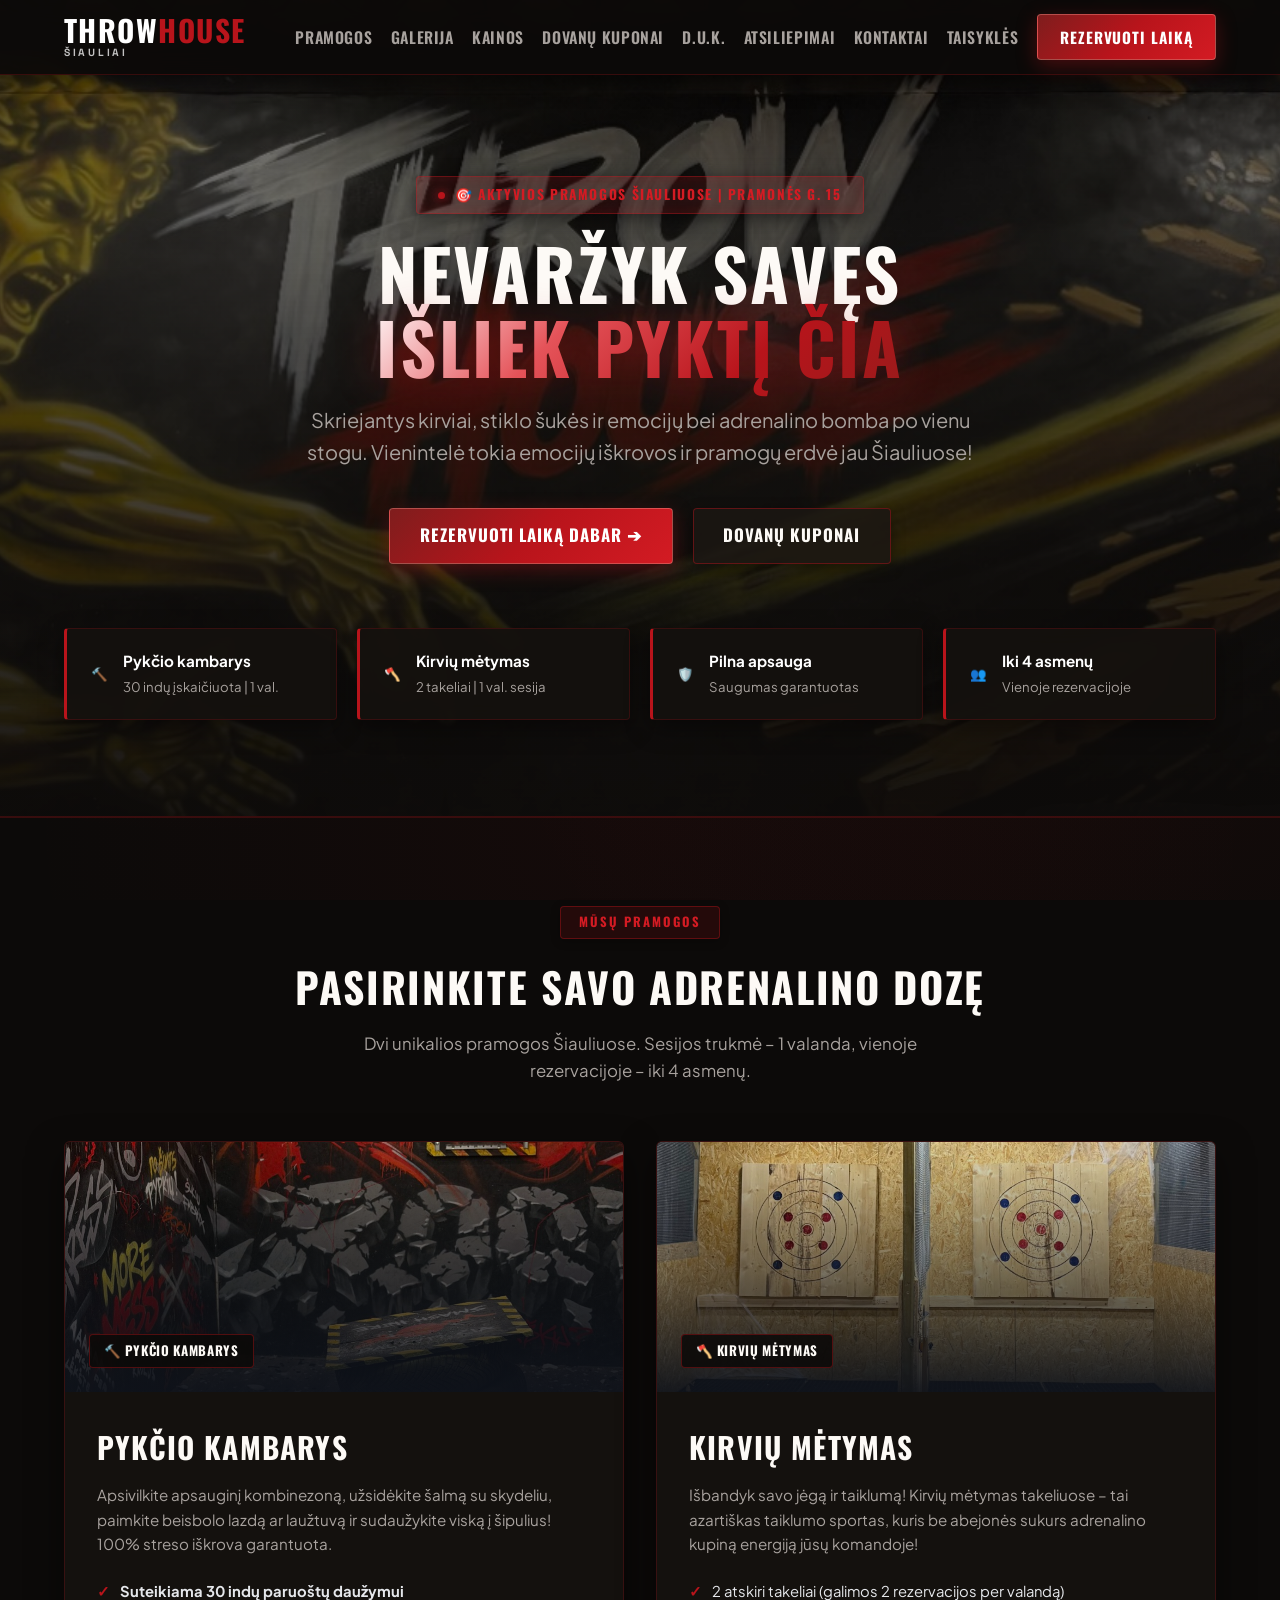
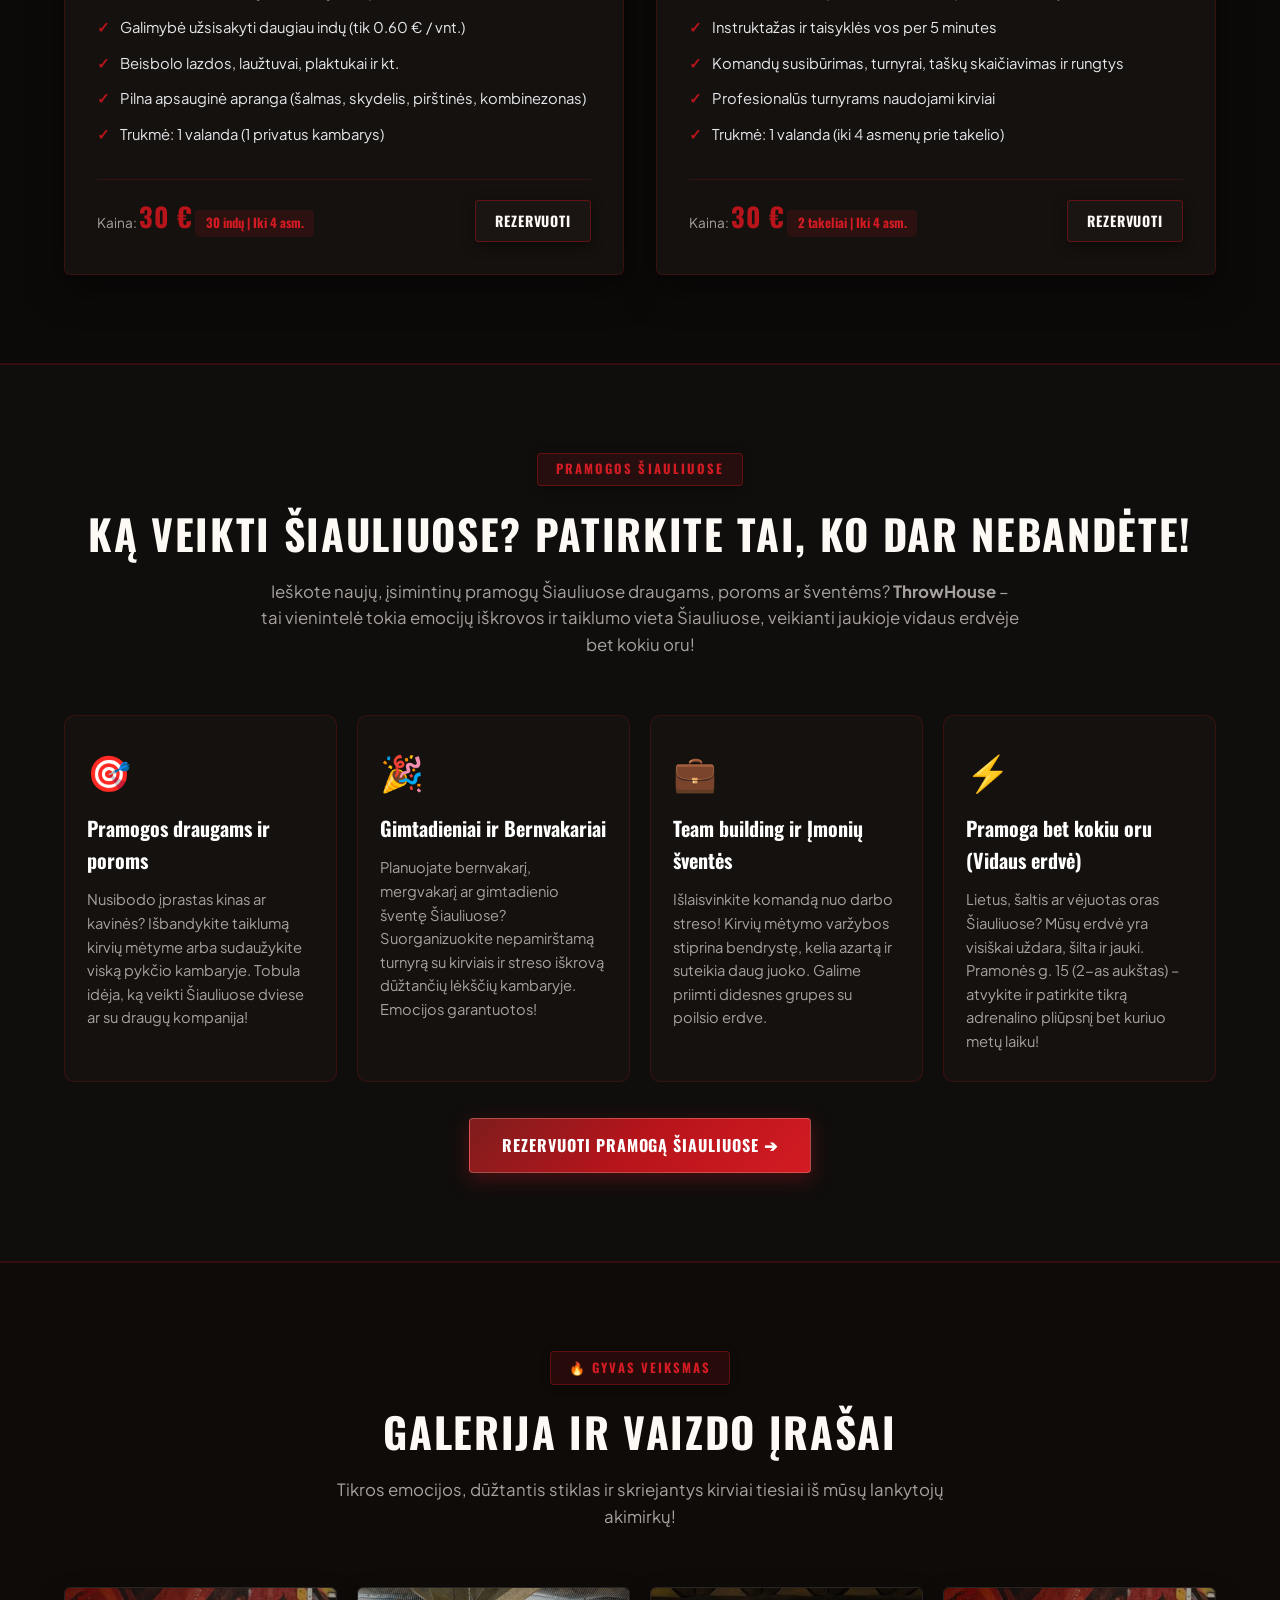
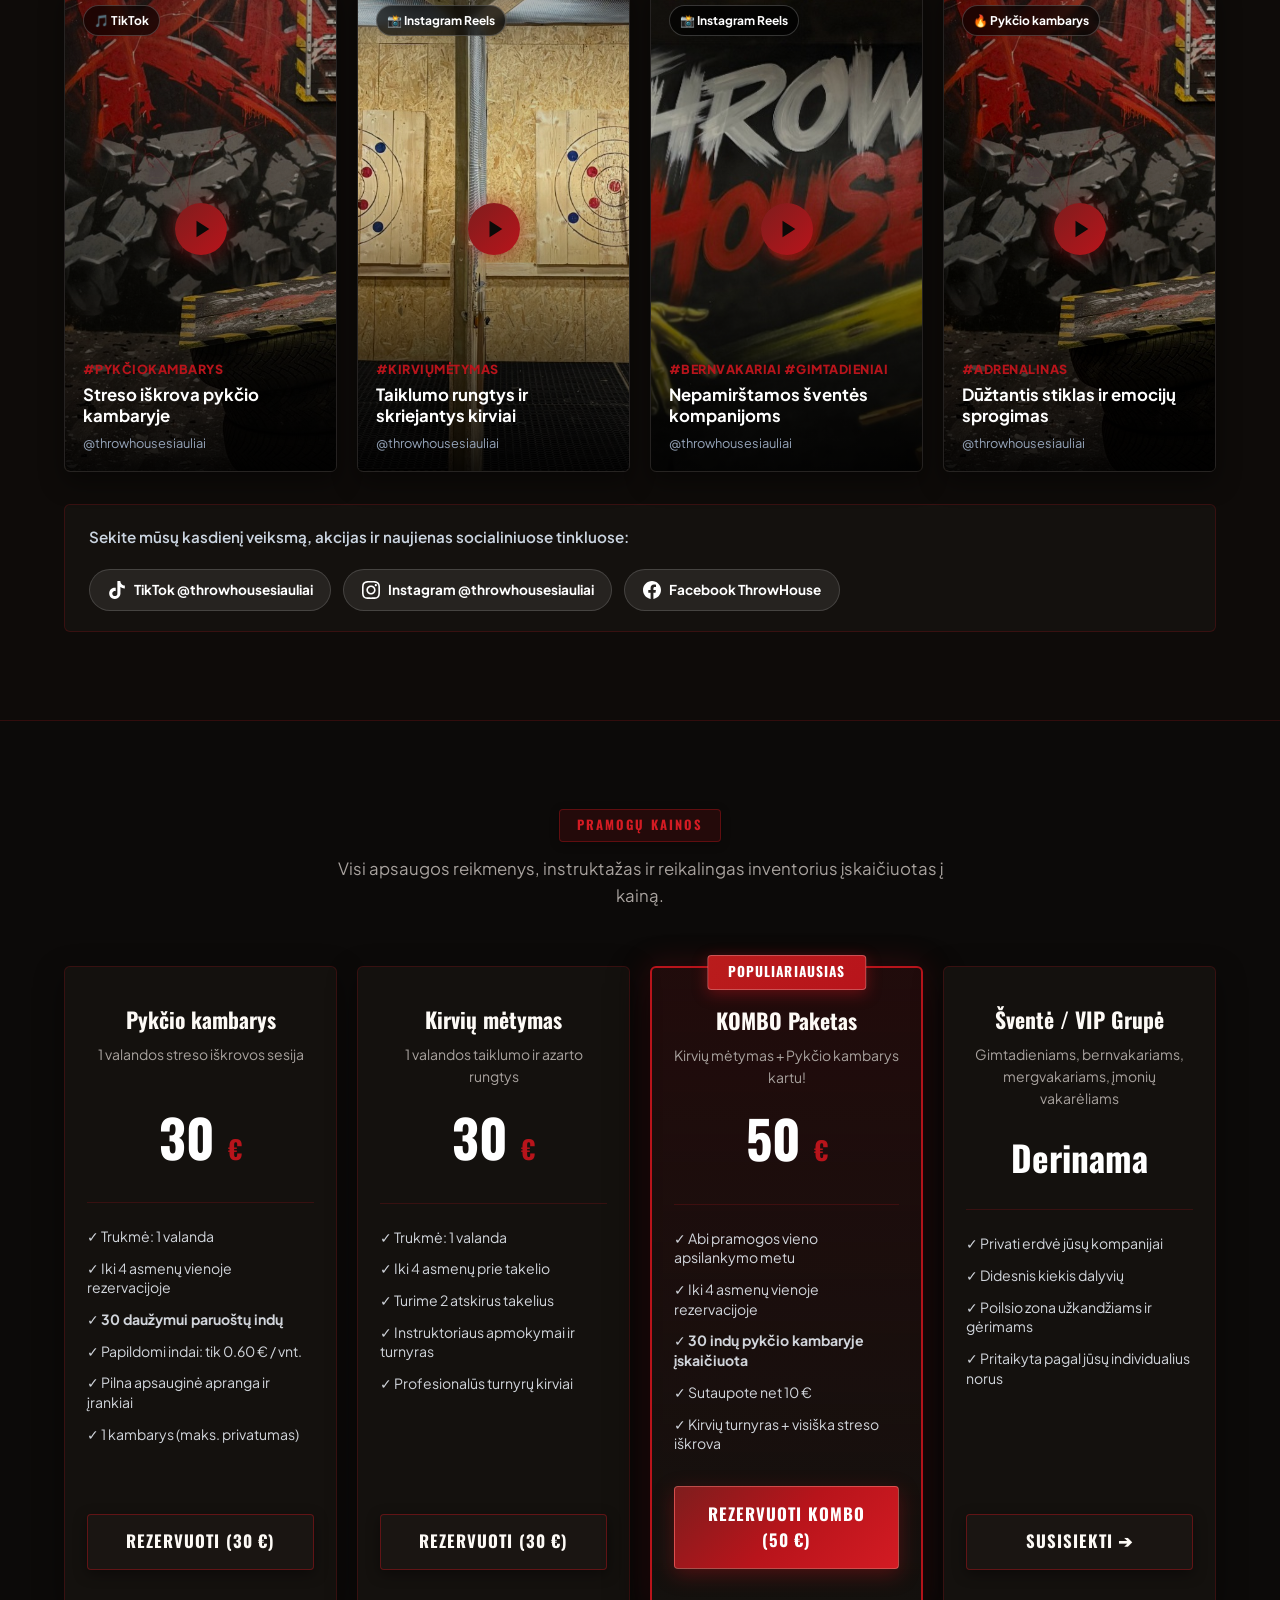
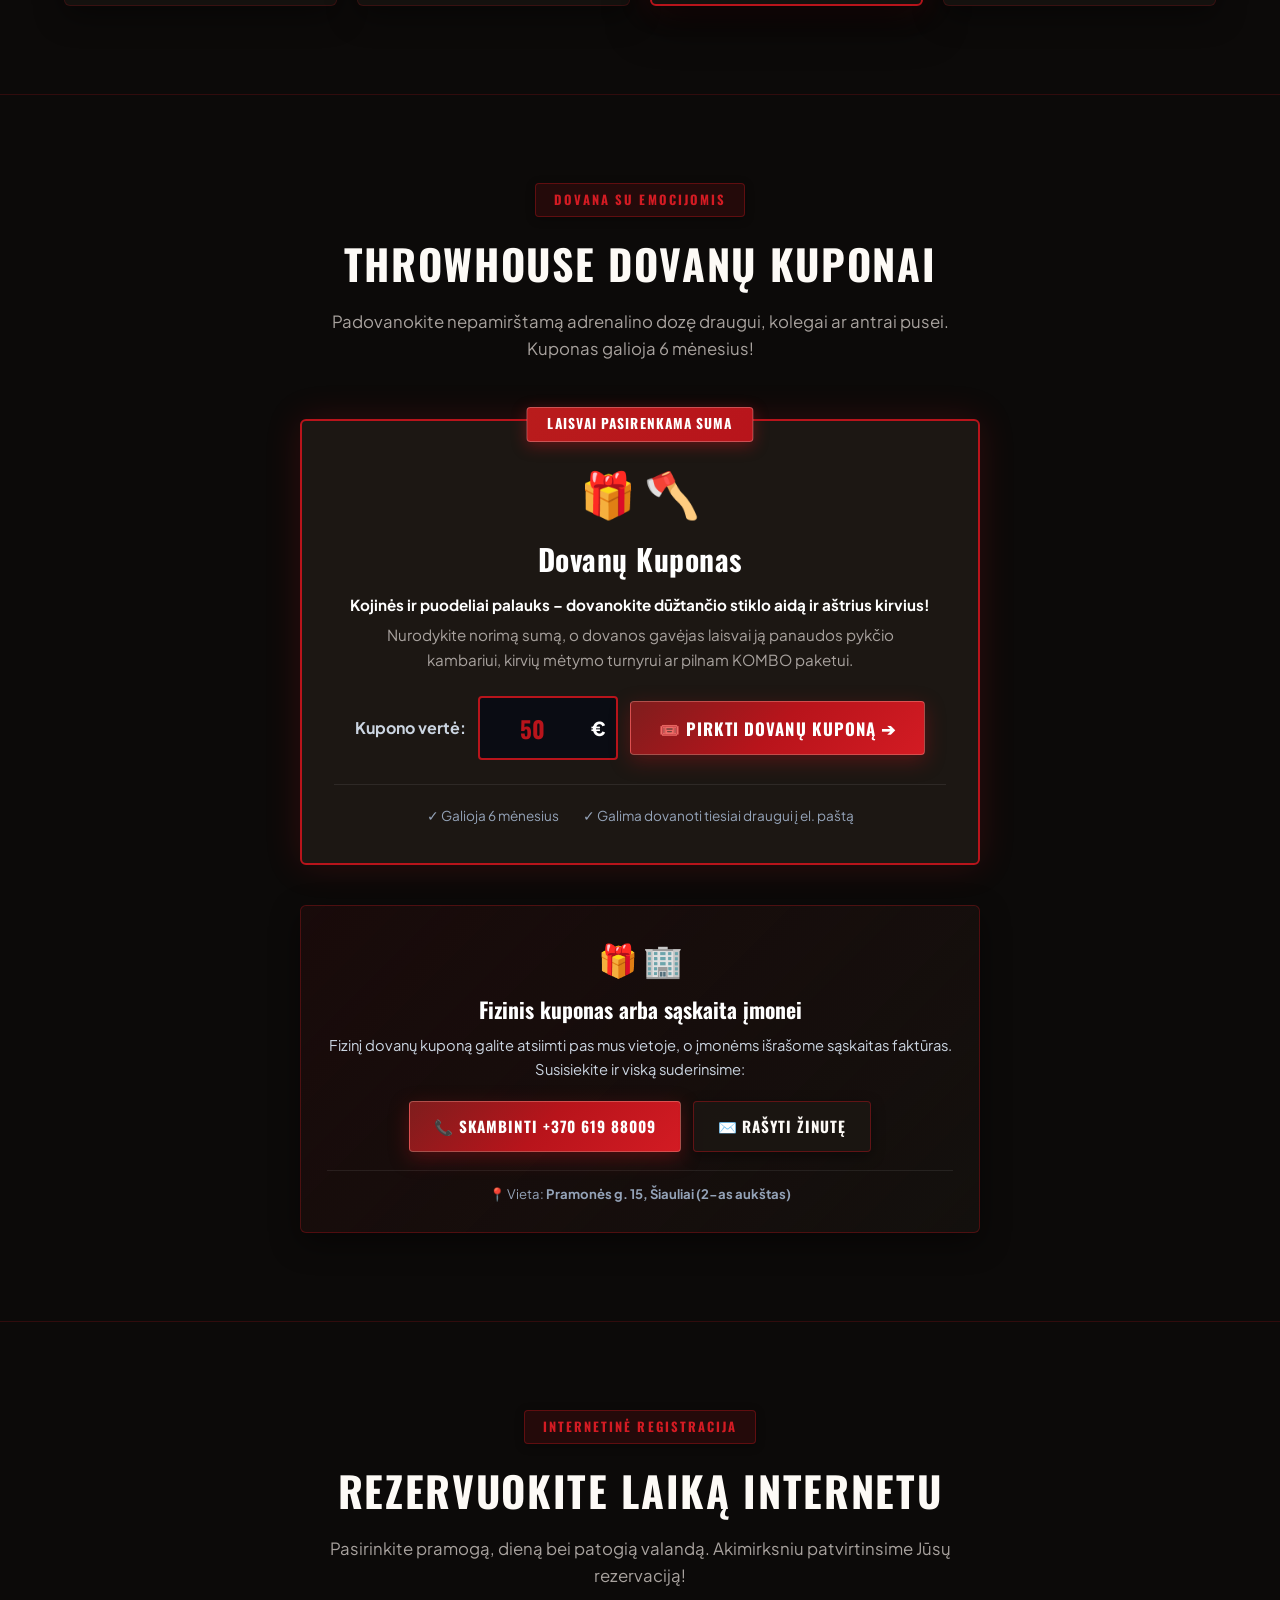
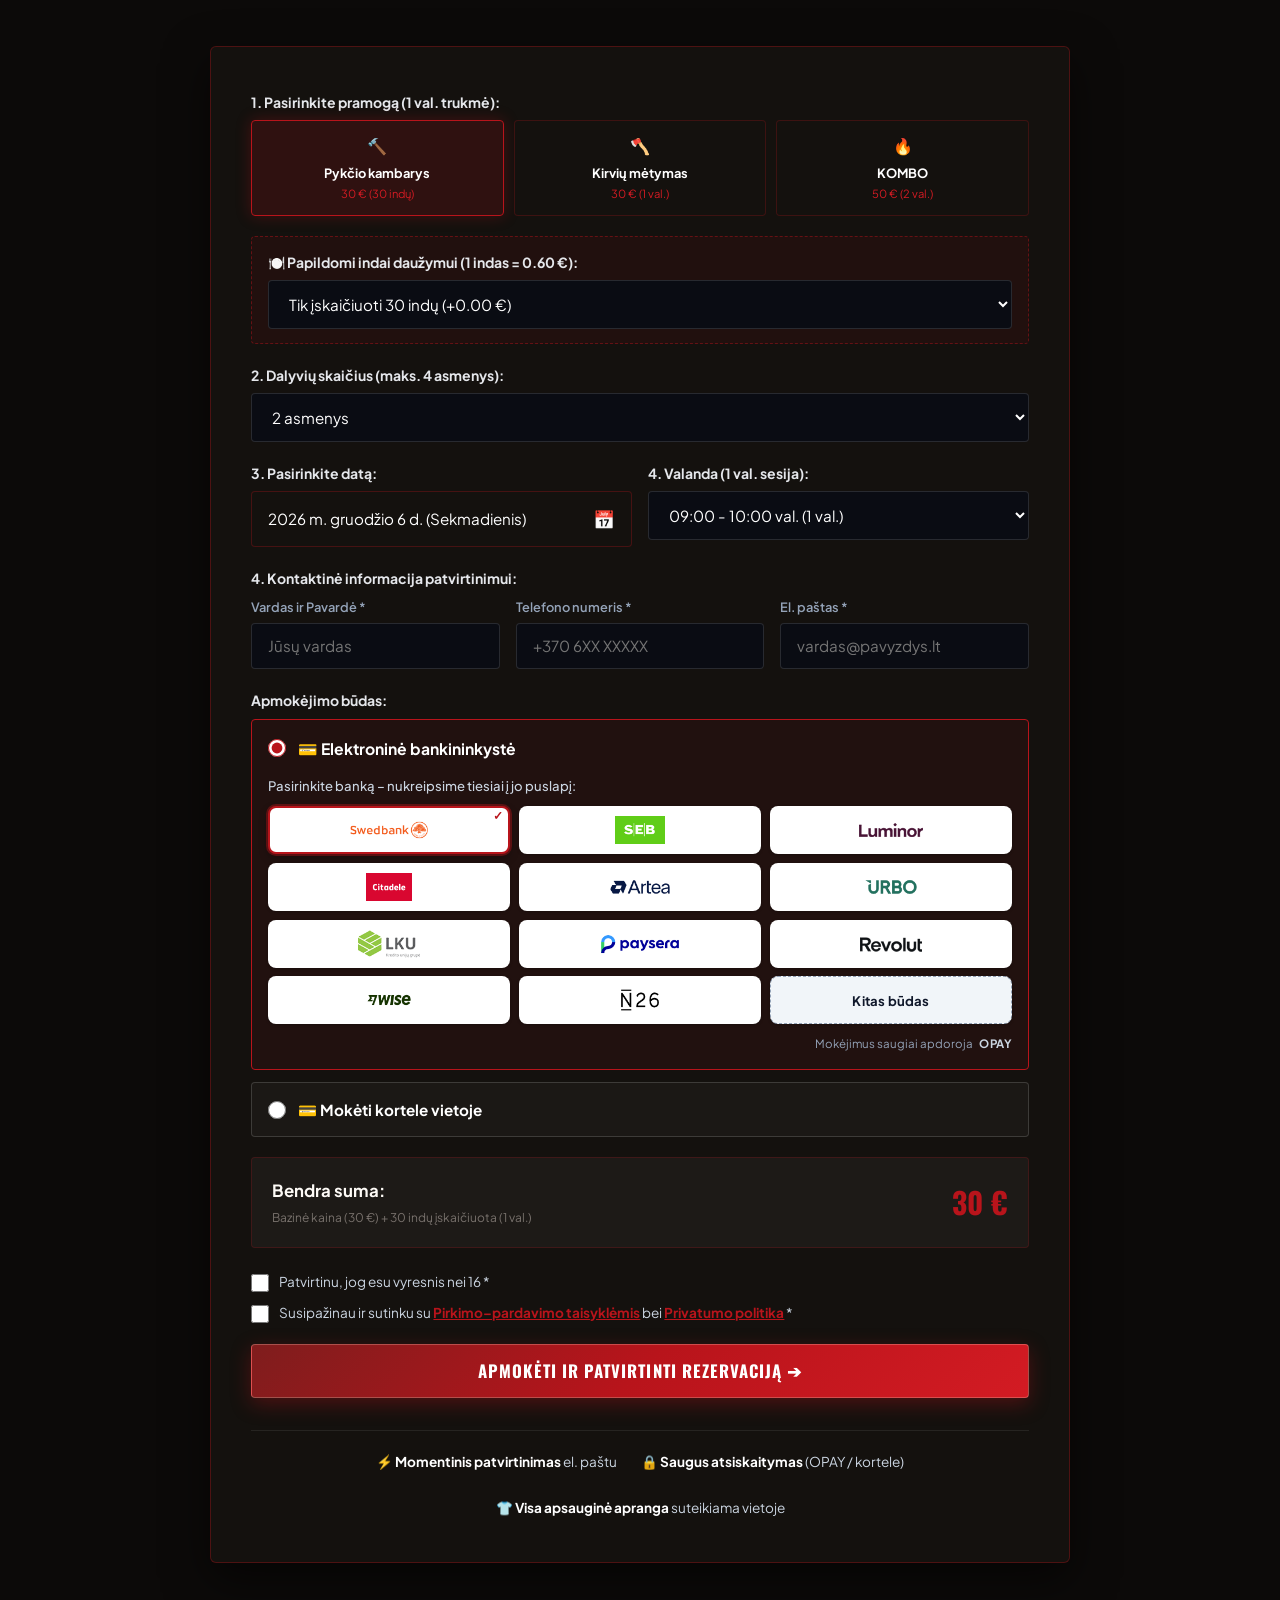
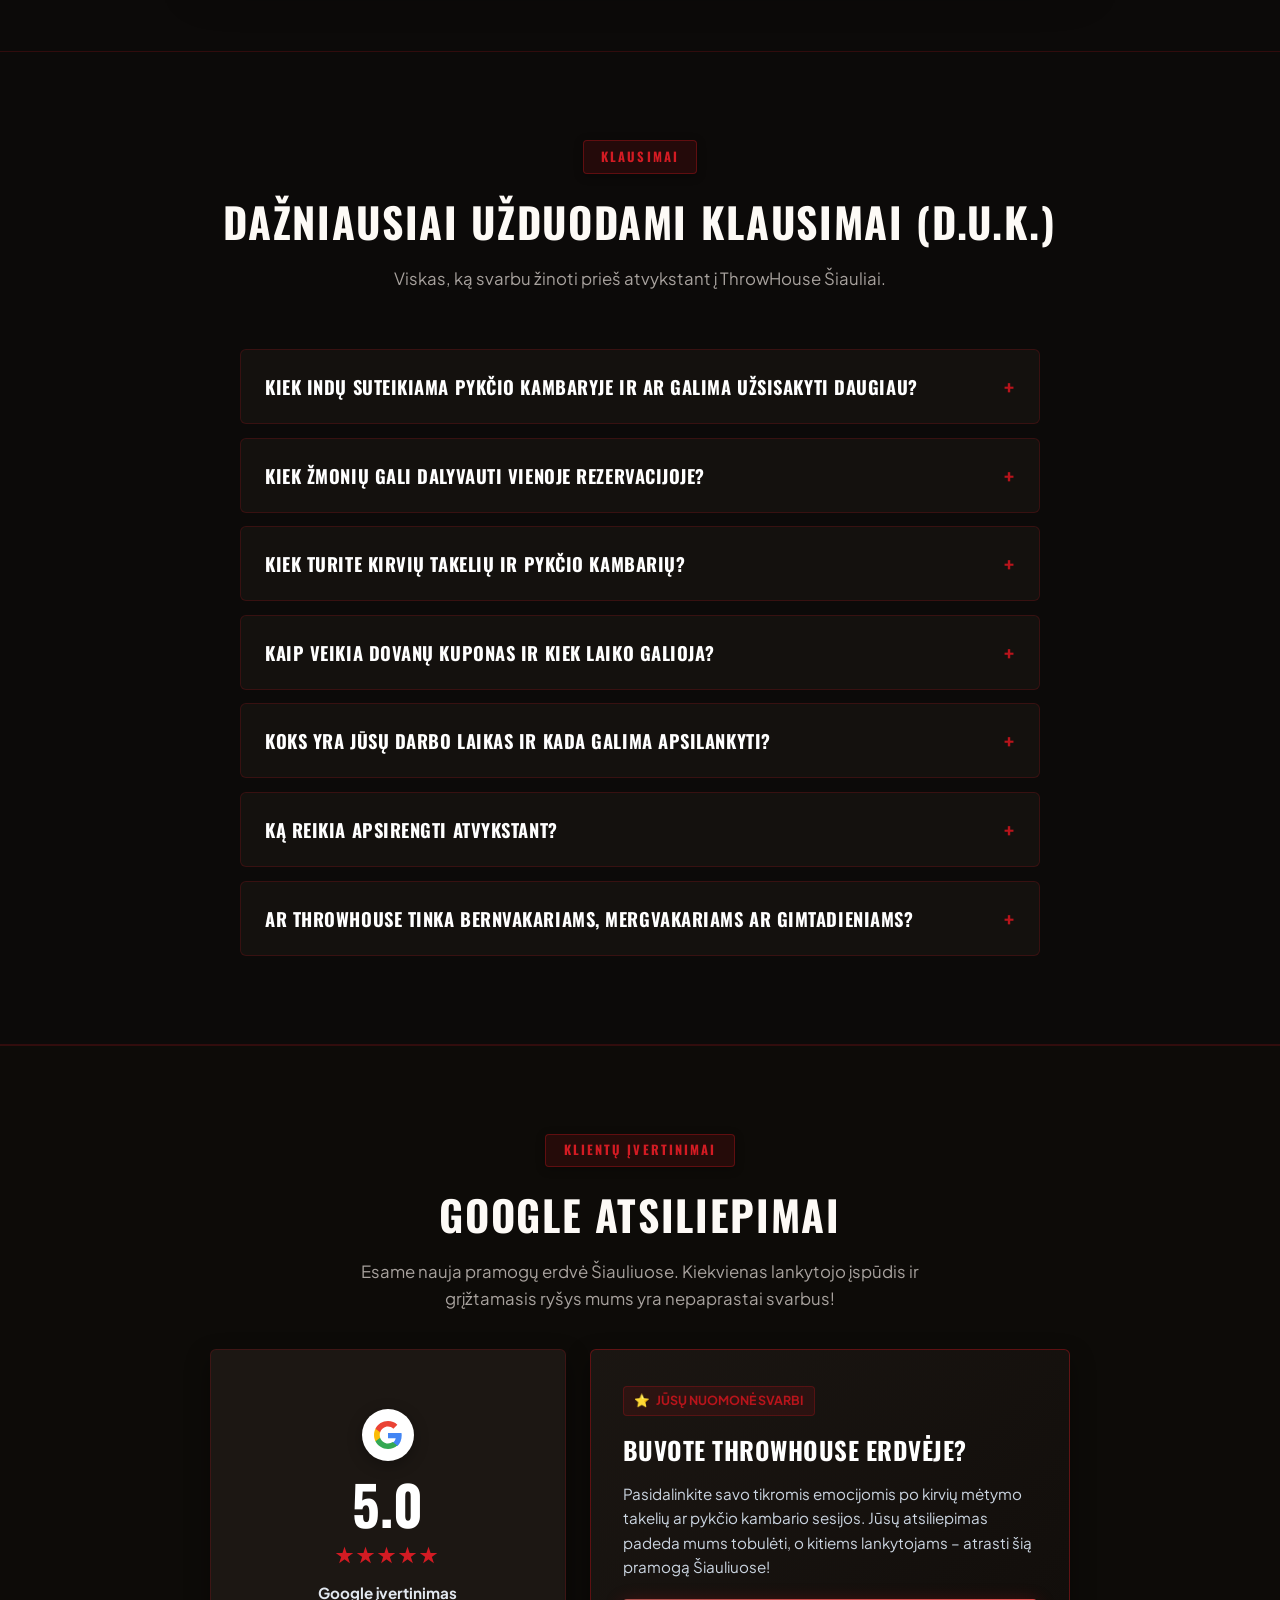
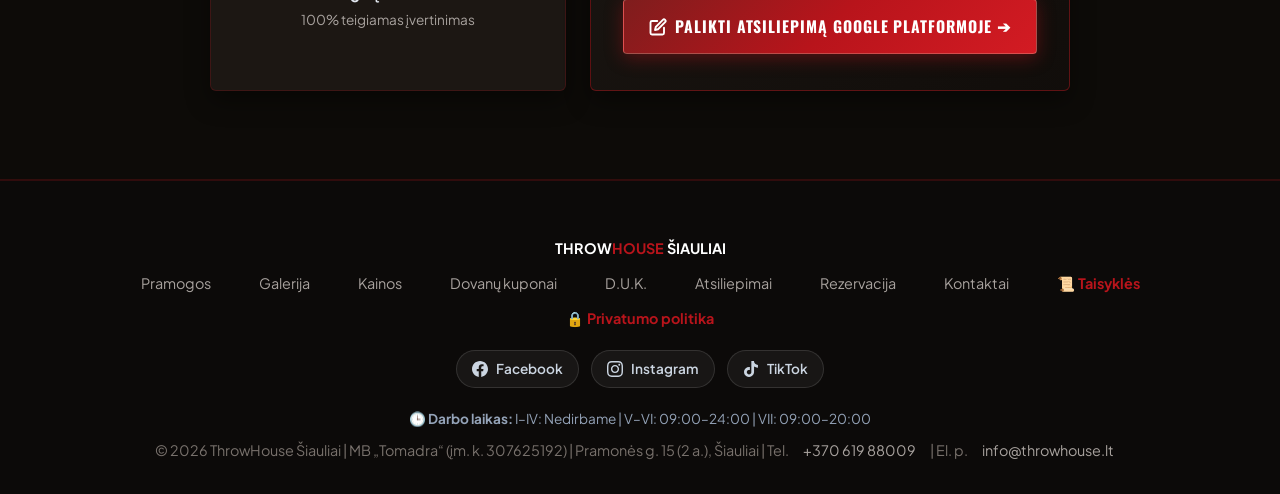
==== commit 1c2d0a7e: "Patamsinta raudona spalva visoje svetaineje: tamsi sodri raudona (#b8141b) suderinta su firminiu sti" ====
--- a/index.html
+++ b/index.html
@@ -251,15 +251,15 @@
       --bg-surface: #14110e;
       --bg-card: #1c1713;
       --bg-card-hover: #241e19;
-      --border-color: rgba(233, 28, 37, 0.22);
-      --border-strong: rgba(233, 28, 37, 0.45);
+      --border-color: rgba(184, 20, 27, 0.22);
+      --border-strong: rgba(184, 20, 27, 0.45);
       
-      --accent: #e91c25;
-      --accent-hover: #ff2e38;
-      --accent-glow: rgba(233, 28, 37, 0.35);
-      --accent-flame: #991b1b;
-      --copper: #b91c1c;
-      --amber-glow: rgba(233, 28, 37, 0.16);
+      --accent: #b8141b;
+      --accent-hover: #d31b23;
+      --accent-glow: rgba(184, 20, 27, 0.35);
+      --accent-flame: #7f1d1d;
+      --copper: #7f1d1d;
+      --amber-glow: rgba(184, 20, 27, 0.16);
 
       --text-white: #fdfaf6;
       --text-gray: #a8a29e;
@@ -280,9 +280,9 @@
     body {
       background-color: var(--bg-dark);
       background-image: 
-        radial-gradient(circle at 15% 12%, rgba(233, 28, 37, 0.08) 0%, transparent 55%),
+        radial-gradient(circle at 15% 12%, rgba(184, 20, 27, 0.08) 0%, transparent 55%),
         radial-gradient(circle at 85% 65%, rgba(185, 28, 28, 0.06) 0%, transparent 50%),
-        radial-gradient(circle at 50% 90%, rgba(233, 28, 37, 0.05) 0%, transparent 60%);
+        radial-gradient(circle at 50% 90%, rgba(184, 20, 27, 0.05) 0%, transparent 60%);
       background-attachment: fixed;
       color: var(--text-white);
       font-family: var(--font-body);
@@ -322,17 +322,17 @@
     }
 
     .btn-primary {
-      background: linear-gradient(135deg, #b91c1c 0%, #e91c25 50%, #ff2e38 100%);
+      background: linear-gradient(135deg, #7f1d1d 0%, #b8141b 50%, #d31b23 100%);
       color: #ffffff;
       font-weight: 800;
-      box-shadow: 0 6px 20px rgba(233, 28, 37, 0.35);
+      box-shadow: 0 6px 20px rgba(184, 20, 27, 0.35);
       border: 1px solid rgba(255, 237, 213, 0.25);
     }
 
     .btn-primary:hover {
       background: linear-gradient(135deg, #9a3412 0%, #dc2626 50%, #fbbf24 100%);
       transform: translateY(-2px);
-      box-shadow: 0 10px 28px rgba(233, 28, 37, 0.45);
+      box-shadow: 0 10px 28px rgba(184, 20, 27, 0.45);
       color: #0c0a08;
     }
 
@@ -344,11 +344,11 @@
     }
 
     .btn-secondary:hover {
-      background: rgba(233, 28, 37, 0.12);
+      background: rgba(184, 20, 27, 0.12);
       border-color: var(--accent);
       color: var(--accent-hover);
       transform: translateY(-2px);
-      box-shadow: 0 6px 20px rgba(233, 28, 37, 0.25);
+      box-shadow: 0 6px 20px rgba(184, 20, 27, 0.25);
     }
 
     .btn-sm {
@@ -367,7 +367,7 @@
       z-index: 100;
       background: rgba(12, 10, 9, 0.95);
       backdrop-filter: blur(14px);
-      border-bottom: 1.5px solid rgba(233, 28, 37, 0.25);
+      border-bottom: 1.5px solid rgba(184, 20, 27, 0.25);
       box-shadow: 0 4px 20px rgba(0, 0, 0, 0.6);
       padding: 0.9rem 0;
     }
@@ -442,7 +442,7 @@
       background: linear-gradient(180deg, rgba(12, 10, 9, 0.45) 0%, rgba(12, 10, 9, 0.72) 45%, rgba(12, 10, 9, 0.95) 100%),
                   url('hero-bg.jpg?v=2') center top / cover no-repeat;
       text-align: center;
-      border-bottom: 2px solid rgba(233, 28, 37, 0.25);
+      border-bottom: 2px solid rgba(184, 20, 27, 0.25);
       overflow: hidden;
     }
 
@@ -450,9 +450,9 @@
       display: inline-flex;
       align-items: center;
       gap: 0.6rem;
-      background: rgba(233, 28, 37, 0.12);
-      border: 1.5px solid rgba(233, 28, 37, 0.45);
-      color: #ff2e38;
+      background: rgba(184, 20, 27, 0.12);
+      border: 1.5px solid rgba(184, 20, 27, 0.45);
+      color: #d31b23;
       padding: 0.45rem 1.35rem;
       border-radius: var(--radius-sm);
       font-size: 0.85rem;
@@ -461,7 +461,7 @@
       letter-spacing: 0.12em;
       text-transform: uppercase;
       margin-bottom: 1.35rem;
-      box-shadow: 0 4px 18px rgba(0, 0, 0, 0.5), inset 0 0 12px rgba(233, 28, 37, 0.15);
+      box-shadow: 0 4px 18px rgba(0, 0, 0, 0.5), inset 0 0 12px rgba(184, 20, 27, 0.15);
     }
 
     .badge-dot {
@@ -483,10 +483,10 @@
     }
 
     .hero-h1 .gradient {
-      background: linear-gradient(135deg, #ffffff 0%, #ff6b72 35%, #e91c25 70%, #991b1b 100%);
+      background: linear-gradient(135deg, #ffffff 0%, #e55359 35%, #b8141b 70%, #991b1b 100%);
       -webkit-background-clip: text;
       -webkit-text-fill-color: transparent;
-      filter: drop-shadow(0 4px 20px rgba(233, 28, 37, 0.45));
+      filter: drop-shadow(0 4px 20px rgba(184, 20, 27, 0.45));
     }
 
     .hero-lead {
@@ -528,7 +528,7 @@
     .feat-card:hover { 
       border-color: var(--accent); 
       border-left-color: var(--accent-hover);
-      box-shadow: 0 10px 30px rgba(233, 28, 37, 0.2); 
+      box-shadow: 0 10px 30px rgba(184, 20, 27, 0.2); 
       transform: translateY(-2px); 
     }
     .feat-icon { font-size: 1.8rem; }
@@ -554,8 +554,8 @@
       text-transform: uppercase;
       letter-spacing: 0.16em;
       color: var(--accent-hover);
-      background: rgba(233, 28, 37, 0.14);
-      border: 1.5px solid rgba(233, 28, 37, 0.4);
+      background: rgba(184, 20, 27, 0.14);
+      border: 1.5px solid rgba(184, 20, 27, 0.4);
       padding: 0.35rem 1.1rem;
       border-radius: var(--radius-sm);
       margin-bottom: 0.85rem;
@@ -599,7 +599,7 @@
     .act-card:hover {
       transform: translateY(-5px);
       border-color: var(--accent);
-      box-shadow: 0 20px 45px rgba(0, 0, 0, 0.7), 0 0 25px rgba(233, 28, 37, 0.2);
+      box-shadow: 0 20px 45px rgba(0, 0, 0, 0.7), 0 0 25px rgba(184, 20, 27, 0.2);
     }
 
     .act-img {
@@ -620,7 +620,7 @@
 
     .act-pill {
       background: rgba(12, 10, 9, 0.88);
-      border: 1px solid rgba(233, 28, 37, 0.4);
+      border: 1px solid rgba(184, 20, 27, 0.4);
       padding: 0.35rem 0.9rem;
       border-radius: var(--radius-sm);
       font-size: 0.825rem;
@@ -688,7 +688,7 @@
       font-family: var(--font-head);
       font-weight: 700;
       color: var(--accent-hover);
-      background: rgba(233, 28, 37, 0.14);
+      background: rgba(184, 20, 27, 0.14);
       padding: 0.2rem 0.65rem;
       border-radius: var(--radius-sm);
       margin-top: 0.2rem;
@@ -713,11 +713,11 @@
       box-shadow: 0 10px 30px rgba(0, 0, 0, 0.4);
     }
 
-    .p-card:hover { border-color: rgba(233, 28, 37, 0.5); transform: translateY(-4px); box-shadow: 0 16px 36px rgba(0, 0, 0, 0.6); }
+    .p-card:hover { border-color: rgba(184, 20, 27, 0.5); transform: translateY(-4px); box-shadow: 0 16px 36px rgba(0, 0, 0, 0.6); }
     .p-card.popular {
       border: 2px solid var(--accent);
-      background: linear-gradient(180deg, rgba(233, 28, 37, 0.12) 0%, var(--bg-surface) 100%);
-      box-shadow: 0 16px 40px rgba(0, 0, 0, 0.7), 0 0 30px rgba(233, 28, 37, 0.25);
+      background: linear-gradient(180deg, rgba(184, 20, 27, 0.12) 0%, var(--bg-surface) 100%);
+      box-shadow: 0 16px 40px rgba(0, 0, 0, 0.7), 0 0 30px rgba(184, 20, 27, 0.25);
     }
 
     .pop-badge {
@@ -725,7 +725,7 @@
       top: -13px;
       left: 50%;
       transform: translateX(-50%);
-      background: linear-gradient(135deg, #b91c1c, #e91c25);
+      background: linear-gradient(135deg, #b91c1c, #b8141b);
       color: #ffffff;
       font-family: var(--font-head);
       font-weight: 800;
@@ -734,7 +734,7 @@
       text-transform: uppercase;
       padding: 0.35rem 1.25rem;
       border-radius: var(--radius-sm);
-      box-shadow: 0 4px 15px rgba(233, 28, 37, 0.45);
+      box-shadow: 0 4px 15px rgba(184, 20, 27, 0.45);
       border: 1px solid rgba(255, 255, 255, 0.25);
     }
 
@@ -809,7 +809,7 @@
       max-width: 860px;
       margin: 0 auto;
       background: var(--bg-surface);
-      border: 1.5px solid rgba(233, 28, 37, 0.35);
+      border: 1.5px solid rgba(184, 20, 27, 0.35);
       border-radius: var(--radius-md);
       padding: 2.75rem 2.5rem;
       box-shadow: 0 16px 45px rgba(0, 0, 0, 0.55);
@@ -873,7 +873,7 @@
     .act-opt input { display: none; }
     .act-box {
       background: #14110e;
-      border: 1px solid rgba(233, 28, 37, 0.25);
+      border: 1px solid rgba(184, 20, 27, 0.25);
       padding: 0.75rem 0.4rem;
       border-radius: var(--radius-sm);
       text-align: center;
@@ -882,16 +882,16 @@
 
     .act-opt input:checked + .act-box {
       border-color: var(--accent);
-      background: rgba(233, 28, 37, 0.16);
-      box-shadow: 0 0 15px rgba(233, 28, 37, 0.3);
+      background: rgba(184, 20, 27, 0.16);
+      box-shadow: 0 0 15px rgba(184, 20, 27, 0.3);
     }
 
     .act-box strong { display: block; font-size: 0.8rem; color: #fff; margin-top: 0.25rem; }
     .act-box small { display: block; font-size: 0.7rem; color: var(--accent-hover); margin-top: 2px; }
 
     .lane-selector-box, .extra-dishes-box {
-      background: rgba(233, 28, 37, 0.08);
-      border: 1px dashed rgba(233, 28, 37, 0.45);
+      background: rgba(184, 20, 27, 0.08);
+      border: 1px dashed rgba(184, 20, 27, 0.45);
       padding: 0.85rem 1rem;
       border-radius: var(--radius-sm);
       margin-bottom: 1.25rem;
@@ -902,7 +902,7 @@
       width: 100%;
       padding: 0.8rem 1rem;
       background: #14110e;
-      border: 1px solid rgba(233, 28, 37, 0.3);
+      border: 1px solid rgba(184, 20, 27, 0.3);
       border-radius: var(--radius-sm);
       color: #fff;
       font-size: 0.95rem;
@@ -925,7 +925,7 @@
       background: #181410;
       border: 1.5px solid var(--accent);
       border-radius: var(--radius-md);
-      box-shadow: 0 15px 35px rgba(0,0,0,0.85), 0 0 25px rgba(233, 28, 37, 0.25);
+      box-shadow: 0 15px 35px rgba(0,0,0,0.85), 0 0 25px rgba(184, 20, 27, 0.25);
       padding: 1.25rem;
       margin-top: 0.5rem;
     }
@@ -986,9 +986,9 @@
       transition: all 0.15s ease;
     }
 
-    .cal-day:hover:not(.disabled):not(.unavailable) { background: rgba(233, 28, 37, 0.25); color: #fff; }
-    .cal-day.today { border: 1px solid rgba(233, 28, 37, 0.6); font-weight: 700; }
-    .cal-day.selected { background: var(--accent) !important; color: #0c0a08 !important; font-weight: 800; box-shadow: 0 0 12px rgba(233, 28, 37, 0.6); }
+    .cal-day:hover:not(.disabled):not(.unavailable) { background: rgba(184, 20, 27, 0.25); color: #fff; }
+    .cal-day.today { border: 1px solid rgba(184, 20, 27, 0.6); font-weight: 700; }
+    .cal-day.selected { background: var(--accent) !important; color: #0c0a08 !important; font-weight: 800; box-shadow: 0 0 12px rgba(184, 20, 27, 0.6); }
     .cal-day.disabled { color: #4b5563; background: transparent; cursor: not-allowed; opacity: 0.4; }
 
     /* Raudonu X užbrauktos dienos: kai nedirbame arba pilnai užimta */
@@ -1040,7 +1040,7 @@
       align-items: center;
       gap: 0.6rem;
       background: #14110e;
-      border: 1px solid rgba(233, 28, 37, 0.25);
+      border: 1px solid rgba(184, 20, 27, 0.25);
       padding: 0.85rem 1rem;
       border-radius: var(--radius-sm);
       cursor: pointer;
@@ -1083,7 +1083,7 @@
     }
     .opay-bank-btn.active {
       border-color: var(--accent);
-      box-shadow: 0 0 0 2px rgba(233, 28, 37, 0.4), 0 4px 10px rgba(0,0,0,0.3);
+      box-shadow: 0 0 0 2px rgba(184, 20, 27, 0.4), 0 4px 10px rgba(0,0,0,0.3);
       background: #ffffff;
     }
     .opay-bank-btn.active::after {
@@ -1145,7 +1145,7 @@
     }
     .gift-opay-bank-btn.active {
       border-color: var(--accent);
-      box-shadow: 0 0 0 2px rgba(233, 28, 37, 0.4), 0 4px 10px rgba(0,0,0,0.3);
+      box-shadow: 0 0 0 2px rgba(184, 20, 27, 0.4), 0 4px 10px rgba(0,0,0,0.3);
       background: #ffffff;
     }
     .gift-opay-bank-btn.active::after {
@@ -1243,7 +1243,7 @@
     .gallery-card:hover {
       transform: translateY(-6px);
       border-color: var(--accent);
-      box-shadow: 0 15px 35px rgba(233, 28, 37, 0.3);
+      box-shadow: 0 15px 35px rgba(184, 20, 27, 0.3);
     }
     .gallery-card-bg {
       position: absolute;
@@ -1285,13 +1285,13 @@
       transform: translate(-50%, -50%);
       width: 52px;
       height: 52px;
-      background: linear-gradient(135deg, #b91c1c 0%, #e91c25 100%);
+      background: linear-gradient(135deg, #7f1d1d 0%, #b8141b 100%);
       border-radius: 50%;
       display: flex;
       align-items: center;
       justify-content: center;
       color: #0c0a08;
-      box-shadow: 0 0 20px rgba(233, 28, 37, 0.55);
+      box-shadow: 0 0 20px rgba(184, 20, 27, 0.55);
       z-index: 3;
       transition: transform 0.25s ease, box-shadow 0.25s ease;
     }
@@ -1300,7 +1300,7 @@
     }
     .gallery-card:hover .gallery-play-btn {
       transform: translate(-50%, -50%) scale(1.15);
-      box-shadow: 0 0 30px rgba(233, 28, 37, 0.85);
+      box-shadow: 0 0 30px rgba(184, 20, 27, 0.85);
     }
     .gallery-card-info {
       position: relative;
@@ -1412,7 +1412,7 @@
       transition: transform 0.2s, border-color 0.2s;
     }
     .reviews-stat-card:hover {
-      border-color: rgba(233, 28, 37, 0.45);
+      border-color: rgba(184, 20, 27, 0.45);
       transform: translateY(-2px);
     }
     .reviews-g-logo {
@@ -1434,7 +1434,7 @@
       line-height: 1;
     }
     .reviews-rating-stars {
-      color: #ff2e38;
+      color: #d31b23;
       font-size: 1.35rem;
       letter-spacing: 2px;
       margin: 0.4rem 0 0.5rem 0;
@@ -1458,8 +1458,8 @@
       display: inline-flex;
       align-items: center;
       gap: 6px;
-      background: rgba(233, 28, 37, 0.12);
-      border: 1px solid rgba(233, 28, 37, 0.3);
+      background: rgba(184, 20, 27, 0.12);
+      border: 1px solid rgba(184, 20, 27, 0.3);
       border-radius: 4px;
       padding: 0.25rem 0.65rem;
       color: var(--accent);
@@ -1494,7 +1494,7 @@
       overflow: hidden;
     }
 
-    .faq-row.open { border-color: rgba(233, 28, 37, 0.45); }
+    .faq-row.open { border-color: rgba(184, 20, 27, 0.45); }
     .faq-btn {
       width: 100%;
       background: none;
@@ -1555,8 +1555,8 @@
     .c-box a:hover { color: var(--accent); }
 
     .entrance-instruction-box {
-      background: rgba(233, 28, 37, 0.08);
-      border: 1.5px solid rgba(233, 28, 37, 0.4);
+      background: rgba(184, 20, 27, 0.08);
+      border: 1.5px solid rgba(184, 20, 27, 0.4);
       border-radius: var(--radius-md);
       padding: 1.25rem 1.5rem;
       margin-top: 1.25rem;
@@ -1700,16 +1700,16 @@
         width: 36px;
         height: 36px;
         border-radius: 6px;
-        background: rgba(233, 28, 37, 0.12);
-        border: 1.5px solid rgba(233, 28, 37, 0.4);
-        color: #e91c25;
+        background: rgba(184, 20, 27, 0.12);
+        border: 1.5px solid rgba(184, 20, 27, 0.4);
+        color: #b8141b;
         font-size: 1.2rem;
         cursor: pointer;
         transition: all 0.2s;
       }
       .nav-toggle:active {
         transform: scale(0.95);
-        background: rgba(233, 28, 37, 0.25);
+        background: rgba(184, 20, 27, 0.25);
       }
 
       .nav-links {
@@ -1740,7 +1740,7 @@
       }
       .nav-links .nav-item:active,
       .nav-links .nav-item:hover {
-        background: rgba(233, 28, 37, 0.15);
+        background: rgba(184, 20, 27, 0.15);
         color: var(--accent);
       }
       .nav-links .nav-btn {
@@ -2189,28 +2189,28 @@
 
     /* INFORMACINĖ AKCIJOS LENTELĖ */
     .promo-notice-box {
-      background: linear-gradient(135deg, rgba(233, 28, 37, 0.12) 0%, rgba(20, 17, 14, 0.95) 100%);
-      border: 2px solid #e91c25;
+      background: linear-gradient(135deg, rgba(184, 20, 27, 0.12) 0%, rgba(20, 17, 14, 0.95) 100%);
+      border: 2px solid #b8141b;
       border-radius: var(--radius-md);
       padding: 1.25rem 1.4rem;
       margin-bottom: 1.5rem;
       position: relative;
-      box-shadow: 0 0 25px rgba(233, 28, 37, 0.25), 0 10px 20px rgba(0, 0, 0, 0.5);
+      box-shadow: 0 0 25px rgba(184, 20, 27, 0.25), 0 10px 20px rgba(0, 0, 0, 0.5);
       animation: promoGlow 3s ease-in-out infinite alternate;
     }
 
     @keyframes promoGlow {
-      from { box-shadow: 0 0 15px rgba(233, 28, 37, 0.2); border-color: #e91c25; }
-      to { box-shadow: 0 0 30px rgba(233, 28, 37, 0.45); border-color: #ff2e38; }
+      from { box-shadow: 0 0 15px rgba(184, 20, 27, 0.2); border-color: #b8141b; }
+      to { box-shadow: 0 0 30px rgba(184, 20, 27, 0.45); border-color: #d31b23; }
     }
 
     .promo-notice-badge {
       display: inline-flex;
       align-items: center;
       gap: 0.45rem;
-      background: rgba(233, 28, 37, 0.2);
-      border: 1px solid #e91c25;
-      color: #ff2e38;
+      background: rgba(184, 20, 27, 0.2);
+      border: 1px solid #b8141b;
+      color: #d31b23;
       font-size: 0.8rem;
       font-family: var(--font-sub);
       font-weight: 800;
@@ -2224,9 +2224,9 @@
     .promo-notice-badge .pulse-dot {
       width: 8px;
       height: 8px;
-      background: #ff2e38;
+      background: #d31b23;
       border-radius: 50%;
-      box-shadow: 0 0 10px #ff2e38;
+      box-shadow: 0 0 10px #d31b23;
       display: inline-block;
       animation: pulseDot 1.5s infinite;
     }
@@ -2271,7 +2271,7 @@
       font-family: 'Space Mono', monospace, monospace;
       font-size: 1.05rem;
       font-weight: 800;
-      color: #ff2e38;
+      color: #d31b23;
       letter-spacing: 0.5px;
     }
   </style>
@@ -2279,11 +2279,11 @@
 <body>
 
   <!-- VIRŠUTINĖ PRANEŠIMŲ JUOSTA -->
-  <div id="topAnnouncementBanner" style="display:none; align-items:center; justify-content:center; gap:12px; flex-wrap:wrap; background:linear-gradient(90deg, #991b1b 0%, #e91c25 50%, #ff2e38 100%); color:#0c0a08; padding:10px 16px; font-size:0.92rem; font-weight:800; text-align:center; position:sticky; top:0; z-index:1000; box-shadow:0 4px 20px rgba(233, 28, 37, 0.4);">
+  <div id="topAnnouncementBanner" style="display:none; align-items:center; justify-content:center; gap:12px; flex-wrap:wrap; background:linear-gradient(90deg, #991b1b 0%, #b8141b 50%, #d31b23 100%); color:#0c0a08; padding:10px 16px; font-size:0.92rem; font-weight:800; text-align:center; position:sticky; top:0; z-index:1000; box-shadow:0 4px 20px rgba(184, 20, 27, 0.4);">
     <span style="display:inline-flex; align-items:center; gap:6px;">
       <span>⚡</span> <strong>ŽAIBIŠKA AKCIJA: -5 € VISOMS REZERVACIJOMS IR KUPONAMS!</strong>
     </span>
-    <a href="#rezervacija" style="background:#0c0a08; color:#ffffff; padding:4px 14px; border-radius:6px; font-size:0.84rem; text-decoration:none; font-weight:800; display:inline-flex; align-items:center; gap:4px; border:1px solid rgba(233, 28, 37, 0.4);">
+    <a href="#rezervacija" style="background:#0c0a08; color:#ffffff; padding:4px 14px; border-radius:6px; font-size:0.84rem; text-decoration:none; font-weight:800; display:inline-flex; align-items:center; gap:4px; border:1px solid rgba(184, 20, 27, 0.4);">
       Rezervuoti su nuolaida ➔
     </a>
   </div>
@@ -2677,7 +2677,7 @@
       </div>
 
       <!-- DOVANŲ KUPONAS (LAISVA SUMA) -->
-      <div style="max-width: 680px; margin: 0 auto; background: var(--bg-card); border: 2px solid var(--accent); border-radius: var(--radius-md); padding: 2.25rem 2rem; box-shadow: 0 0 35px rgba(233, 28, 37, 0.2); text-align: center; position: relative;">
+      <div style="max-width: 680px; margin: 0 auto; background: var(--bg-card); border: 2px solid var(--accent); border-radius: var(--radius-md); padding: 2.25rem 2rem; box-shadow: 0 0 35px rgba(184, 20, 27, 0.2); text-align: center; position: relative;">
         <div class="pop-badge" style="position: absolute; top: -14px; left: 50%; transform: translateX(-50%); white-space: nowrap;">Laisvai pasirenkama suma</div>
         <div style="font-size: 2.8rem; margin-bottom: 0.5rem;">🎁 🪓</div>
         <h3 style="font-family: var(--font-head); font-size: 1.85rem; color: #fff; margin-bottom: 0.6rem; letter-spacing: 0.5px;">Dovanų Kuponas</h3>
@@ -2704,7 +2704,7 @@
       </div>
 
       <!-- KUPONO PIRKIMO MODALAS / FORMA -->
-      <div id="giftModal" class="form-wrap" style="display: none; max-width: 680px; margin: 2.5rem auto 0 auto; border: 2px solid var(--accent); box-shadow: 0 0 35px rgba(233, 28, 37, 0.25); border-radius: var(--radius-md); position: relative; background: var(--bg-surface);">
+      <div id="giftModal" class="form-wrap" style="display: none; max-width: 680px; margin: 2.5rem auto 0 auto; border: 2px solid var(--accent); box-shadow: 0 0 35px rgba(184, 20, 27, 0.25); border-radius: var(--radius-md); position: relative; background: var(--bg-surface);">
         
         <!-- Antraštė ir Uždarymo mygtukas -->
         <div style="display: flex; justify-content: space-between; align-items: flex-start; margin-bottom: 1.25rem; border-bottom: 1px solid rgba(255,255,255,0.08); padding-bottom: 1rem;">
@@ -2902,7 +2902,7 @@
       </div>
 
       <!-- FIZINIS KUPONAS ARBA KONSULTACIJA -->
-      <div style="max-width: 680px; margin: 2.5rem auto 0 auto; background: linear-gradient(135deg, rgba(233, 28, 37, 0.08) 0%, rgba(20, 17, 14, 0.95) 100%); border: 1.5px solid rgba(233, 28, 37, 0.35); border-radius: var(--radius-md); padding: 1.75rem 1.6rem; text-align: center; box-shadow: 0 10px 30px rgba(0,0,0,0.45);">
+      <div style="max-width: 680px; margin: 2.5rem auto 0 auto; background: linear-gradient(135deg, rgba(184, 20, 27, 0.08) 0%, rgba(20, 17, 14, 0.95) 100%); border: 1.5px solid rgba(184, 20, 27, 0.35); border-radius: var(--radius-md); padding: 1.75rem 1.6rem; text-align: center; box-shadow: 0 10px 30px rgba(0,0,0,0.45);">
         <div style="font-size: 2rem; margin-bottom: 0.4rem;">🎁 🏢</div>
         <h3 style="font-family: var(--font-head); font-size: 1.35rem; margin-bottom: 0.5rem; color: #ffffff;">Fizinis kuponas arba sąskaita įmonei</h3>
         <p style="color: #cbd5e1; font-size: 0.92rem; line-height: 1.6; margin-bottom: 1.25rem;">
@@ -2982,7 +2982,7 @@
                 <option value="Takelis 1">1 takelis</option>
                 <option value="Takelis 2">2 takelis</option>
               </select>
-              <div id="laneNotice" style="display:none; font-size:0.83rem; margin-top:0.45rem; padding:0.45rem 0.75rem; border-radius:6px; background:rgba(233,28,37,0.12); border:1px solid rgba(233,28,37,0.35); color:#ff2e38; line-height: 1.4;"></div>
+              <div id="laneNotice" style="display:none; font-size:0.83rem; margin-top:0.45rem; padding:0.45rem 0.75rem; border-radius:6px; background:rgba(184,20,27,0.12); border:1px solid rgba(184,20,27,0.35); color:#d31b23; line-height: 1.4;"></div>
             </div>
 
             <!-- PAPILDOMI INDAI DAUŽYMUI (TIK PYKČIO KAMBARIUI IR KOMBO) -->
@@ -3083,7 +3083,7 @@
               <div class="pay-methods" style="display: flex; flex-direction: column; gap: 0.75rem;">
                 
                 <!-- 1. Elektroninė bankininkystė su bankų pasirinkimu -->
-                <div id="payBankCardWrapper" style="border: 1.5px solid var(--accent); background: rgba(233, 28, 37, 0.05); border-radius: var(--radius-sm); padding: 1rem; transition: all 0.2s;">
+                <div id="payBankCardWrapper" style="border: 1.5px solid var(--accent); background: rgba(184, 20, 27, 0.05); border-radius: var(--radius-sm); padding: 1rem; transition: all 0.2s;">
                   <label class="pay-lbl" id="payLblBank" style="display: flex; align-items: center; gap: 0.75rem; cursor: pointer; margin-bottom: 0.85rem; padding: 0; background: none; border: none;">
                     <input type="radio" name="resPay" value="banklink" checked style="accent-color: var(--accent); width: 18px; height: 18px; margin: 0;">
                     <strong style="color: #ffffff; font-size: 0.98rem;">💳 Elektroninė bankininkystė</strong>
@@ -3343,7 +3343,7 @@
             </p>
           </div>
           <div>
-            <a href="https://g.page/r/CSl4Ci9B6QHpEBM/review" target="_blank" rel="noopener noreferrer" class="btn btn-primary" style="width: 100%; justify-content: center; padding: 0.85rem 1.5rem; font-size: 0.98rem; text-decoration: none; display: inline-flex; align-items: center; gap: 0.5rem; box-shadow: 0 4px 18px rgba(233, 28, 37, 0.4);">
+            <a href="https://g.page/r/CSl4Ci9B6QHpEBM/review" target="_blank" rel="noopener noreferrer" class="btn btn-primary" style="width: 100%; justify-content: center; padding: 0.85rem 1.5rem; font-size: 0.98rem; text-decoration: none; display: inline-flex; align-items: center; gap: 0.5rem; box-shadow: 0 4px 18px rgba(184, 20, 27, 0.4);">
               <svg width="18" height="18" viewBox="0 0 24 24" fill="none" stroke="currentColor" stroke-width="2.5" stroke-linecap="round" stroke-linejoin="round"><path d="M11 4H4a2 2 0 0 0-2 2v14a2 2 0 0 0 2 2h14a2 2 0 0 0 2-2v-7"></path><path d="M18.5 2.5a2.121 2.121 0 0 1 3 3L12 15l-4 1 1-4 9.5-9.5z"></path></svg>
               <span>Palikti atsiliepimą Google platformoje ➔</span>
             </a>
@@ -3679,7 +3679,7 @@
           <strong>Galiojimas:</strong> 6 mėnesiai nuo pirkimo datos<br><br>
           <span style="color:#4ade80; font-weight:700;">✓ Dovanų kuponas sėkmingai paruoštas ir išsiųstas į el. paštą <strong>${finalEmail}</strong>!</span><br><br>
           <div style="margin-top: 12px; margin-bottom: 8px;">
-            <a href="kuponas_print.php?code=${encodeURIComponent(code)}" target="_blank" class="btn btn-primary" style="display:inline-flex; align-items:center; gap:0.5rem; text-decoration:none; padding:0.85rem 1.6rem; font-weight:800; border-radius:var(--radius-sm); box-shadow:0 4px 15px rgba(233,28,37,0.35);">
+            <a href="kuponas_print.php?code=${encodeURIComponent(code)}" target="_blank" class="btn btn-primary" style="display:inline-flex; align-items:center; gap:0.5rem; text-decoration:none; padding:0.85rem 1.6rem; font-weight:800; border-radius:var(--radius-sm); box-shadow:0 4px 15px rgba(184,20,27,0.35);">
               🖨️ Atsisiųsti / Spausdinti PDF kuponą ➔
             </a>
           </div>
@@ -4103,7 +4103,7 @@
             opt.textContent = isKombo
               ? `${hourStr} - ${endHourStr} val. (Liko 1 kirvių takelis 🔥)`
               : `${hourStr} - ${endHourStr} val. (Liko 1 takelis 🔥)`;
-            opt.style.color = '#ff2e38';
+            opt.style.color = '#d31b23';
           } else {
             opt.textContent = isKombo
               ? `${hourStr} - ${endHourStr} val. (2 val.: Kirviai ➔ Pyktis)`
@@ -4274,7 +4274,7 @@
         if (selected === 'cash') {
           if (lblCash) {
             lblCash.style.borderColor = 'var(--accent)';
-            lblCash.style.background = 'rgba(233, 28, 37, 0.12)';
+            lblCash.style.background = 'rgba(184, 20, 27, 0.12)';
           }
           if (cardBankWrapper) {
             cardBankWrapper.style.borderColor = 'rgba(255, 255, 255, 0.15)';
@@ -4287,7 +4287,7 @@
         } else {
           if (cardBankWrapper) {
             cardBankWrapper.style.borderColor = 'var(--accent)';
-            cardBankWrapper.style.background = 'rgba(233, 28, 37, 0.08)';
+            cardBankWrapper.style.background = 'rgba(184, 20, 27, 0.08)';
           }
           if (bankSelectorBox) {
             bankSelectorBox.style.display = 'block';
@@ -4484,7 +4484,7 @@
           ${extraDishes > 0 ? '<strong>Papildomi indai:</strong> +' + extraDishes + ' vnt.<br>' : ''}
           <strong>Data ir laikas:</strong> ${dateText}, ${timeOptionText}<br>
           <strong>Apmokėjimo būdas:</strong> ${payLabel}<br>
-          <strong>Suma:</strong> <strong style="color:var(--accent); font-size:1.15rem;">${prc}</strong> ${isCash ? '<span style="color:#ff2e38; font-size:0.85rem;">(Mokėsite atvykus)</span>' : ''}<br>
+          <strong>Suma:</strong> <strong style="color:var(--accent); font-size:1.15rem;">${prc}</strong> ${isCash ? '<span style="color:#d31b23; font-size:0.85rem;">(Mokėsite atvykus)</span>' : ''}<br>
           ${cashNoticeHtml}
           <span style="color:#4ade80;">✓ Rezervacijos patvirtinimas sėkmingai išsiųstas į <strong>${email}</strong>!</span>
         `;
@@ -4631,7 +4631,7 @@
         vy: -0.25 - Math.random() * 0.55,
         size: 1 + Math.random() * 2.2,
         alpha: 0.2 + Math.random() * 0.65,
-        color: Math.random() > 0.4 ? '#ff2e38' : (Math.random() > 0.5 ? '#e91c25' : '#fbbf24')
+        color: Math.random() > 0.4 ? '#d31b23' : (Math.random() > 0.5 ? '#b8141b' : '#fbbf24')
       });
     }
 
@@ -4751,7 +4751,7 @@
       ctx.quadraticCurveTo(-size * 1.25, -size * 0.62, -size * 0.9, -size * 0.2);
       ctx.lineWidth = 2.2;
       ctx.strokeStyle = '#ffffff';
-      ctx.shadowColor = '#ff2e38';
+      ctx.shadowColor = '#d31b23';
       ctx.shadowBlur = 10;
       ctx.stroke();
 
@@ -4836,8 +4836,8 @@
         ctx.moveTo(-sl.length * 0.5, 0);
         ctx.quadraticCurveTo(0, -14 * sl.life, sl.length * 0.5, 0);
         ctx.lineWidth = 4 * sl.life;
-        ctx.strokeStyle = '#e91c25';
-        ctx.shadowColor = '#ff2e38';
+        ctx.strokeStyle = '#b8141b';
+        ctx.shadowColor = '#d31b23';
         ctx.shadowBlur = 18;
         ctx.stroke();
 
@@ -4857,7 +4857,7 @@
           if (sp.life > 0) {
             ctx.beginPath();
             ctx.arc(sp.x, sp.y, sp.size * sp.life, 0, Math.PI * 2);
-            ctx.fillStyle = '#ff2e38';
+            ctx.fillStyle = '#d31b23';
             ctx.globalAlpha = sp.life;
             ctx.shadowColor = '#fbbf24';
             ctx.shadowBlur = 8;
@@ -4962,7 +4962,7 @@
         media.innerHTML = `
           <div style="width:100%;height:100%;background-image:url('${item.bg}');background-size:cover;background-position:center;position:relative;display:flex;align-items:center;justify-content:center;">
             <div style="position:absolute;inset:0;background:rgba(0,0,0,0.55);"></div>
-            <a href="${item.socialUrl}" target="_blank" rel="noopener noreferrer" style="position:relative;z-index:2;width:74px;height:74px;background:linear-gradient(135deg, #b91c1c, #e91c25);border-radius:50%;display:flex;align-items:center;justify-content:center;color:#0c0a08;box-shadow:0 0 35px rgba(233,28,37,0.75);text-decoration:none;transition:transform 0.2s;" onmouseover="this.style.transform='scale(1.12)'" onmouseout="this.style.transform='scale(1)'">
+            <a href="${item.socialUrl}" target="_blank" rel="noopener noreferrer" style="position:relative;z-index:2;width:74px;height:74px;background:linear-gradient(135deg, #b91c1c, #b8141b);border-radius:50%;display:flex;align-items:center;justify-content:center;color:#0c0a08;box-shadow:0 0 35px rgba(184,20,27,0.75);text-decoration:none;transition:transform 0.2s;" onmouseover="this.style.transform='scale(1.12)'" onmouseout="this.style.transform='scale(1)'">
               <svg viewBox="0 0 24 24" width="32" height="32" fill="currentColor" style="margin-left:3px;"><polygon points="6 3 20 12 6 21 6 3"></polygon></svg>
             </a>
           </div>
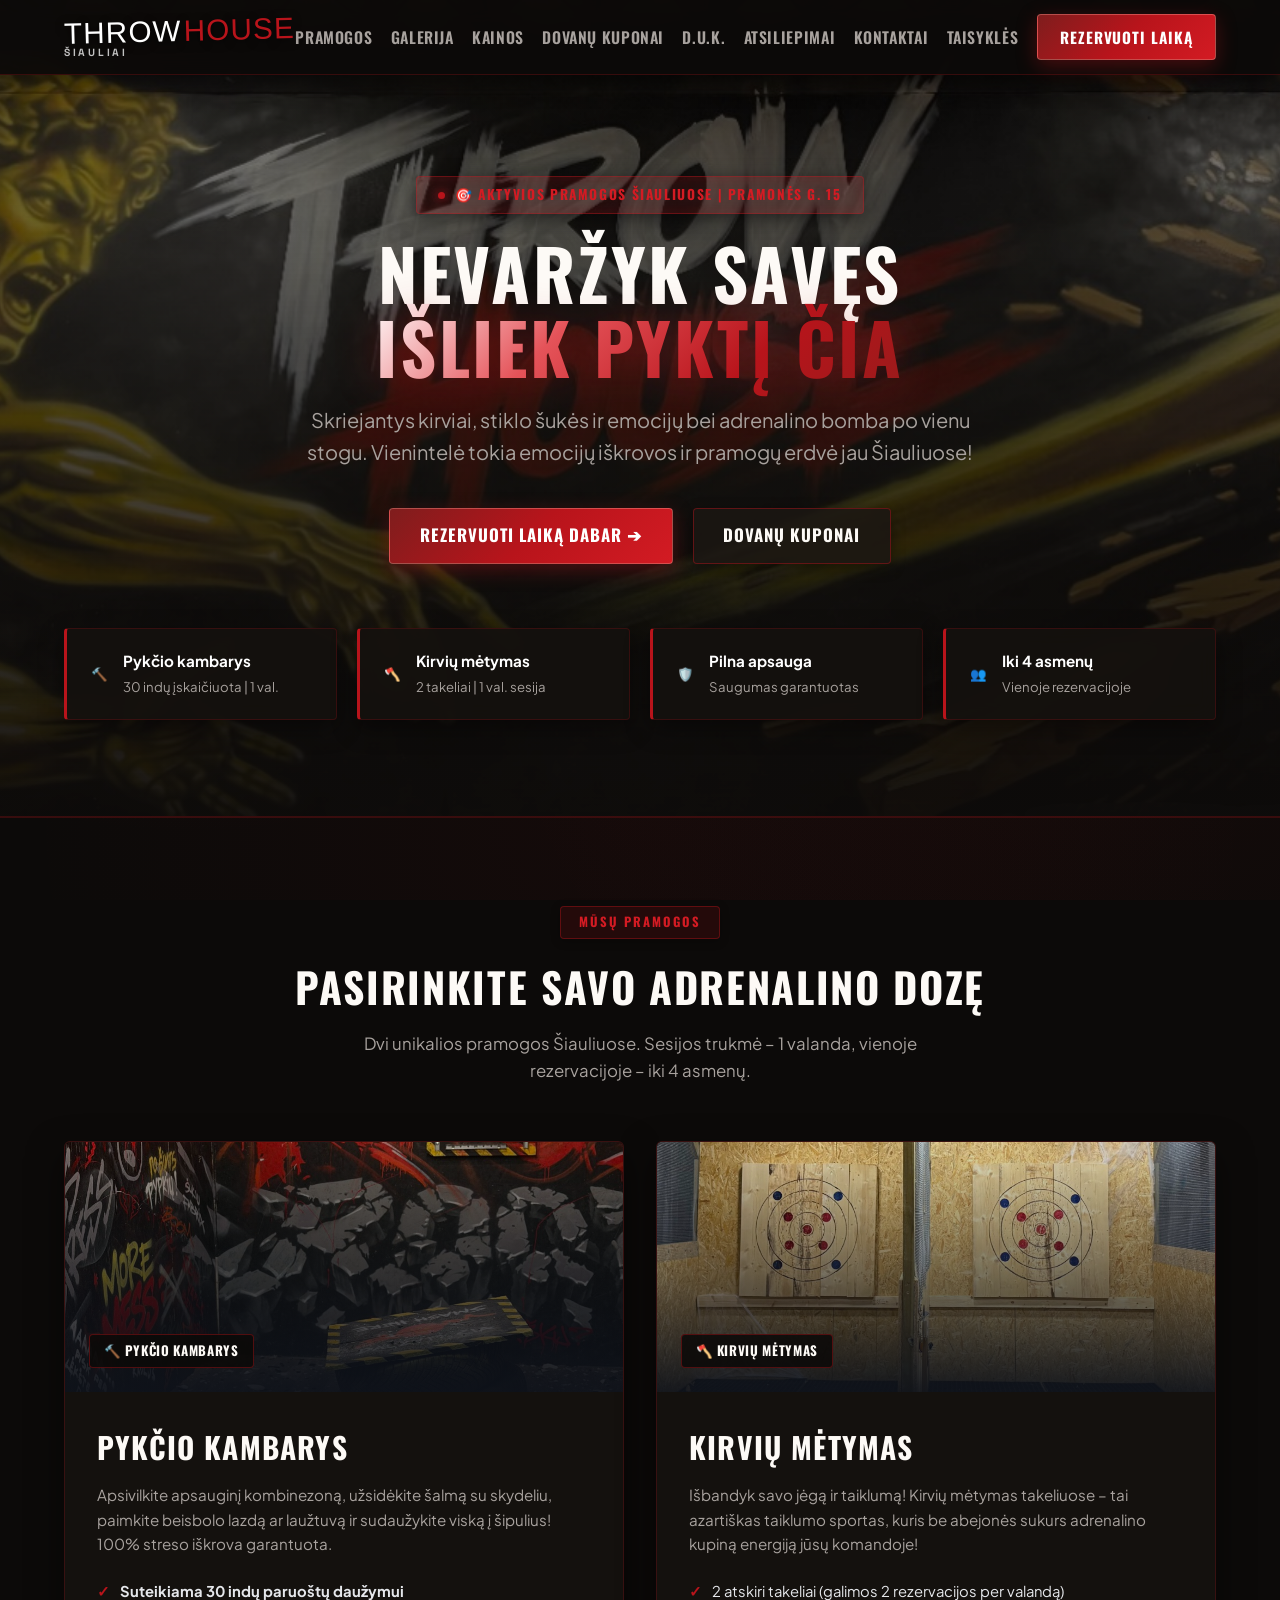
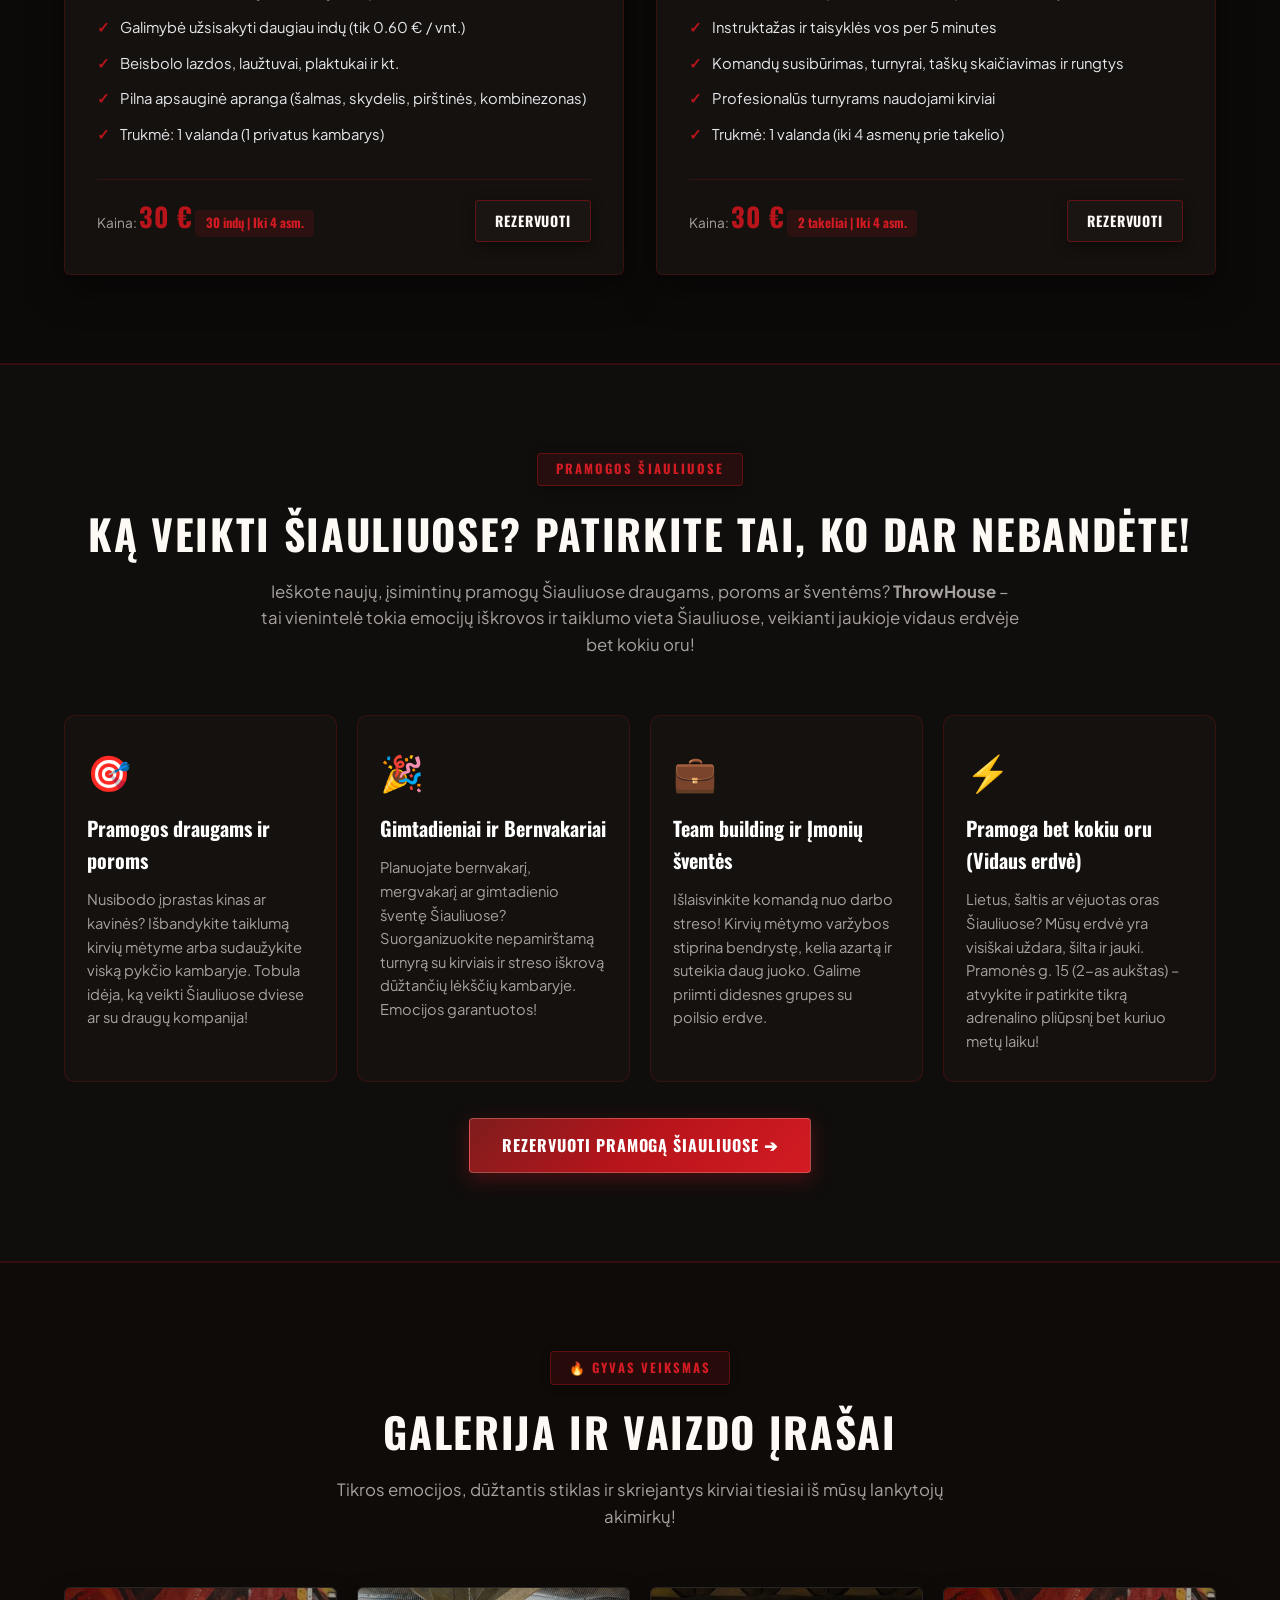
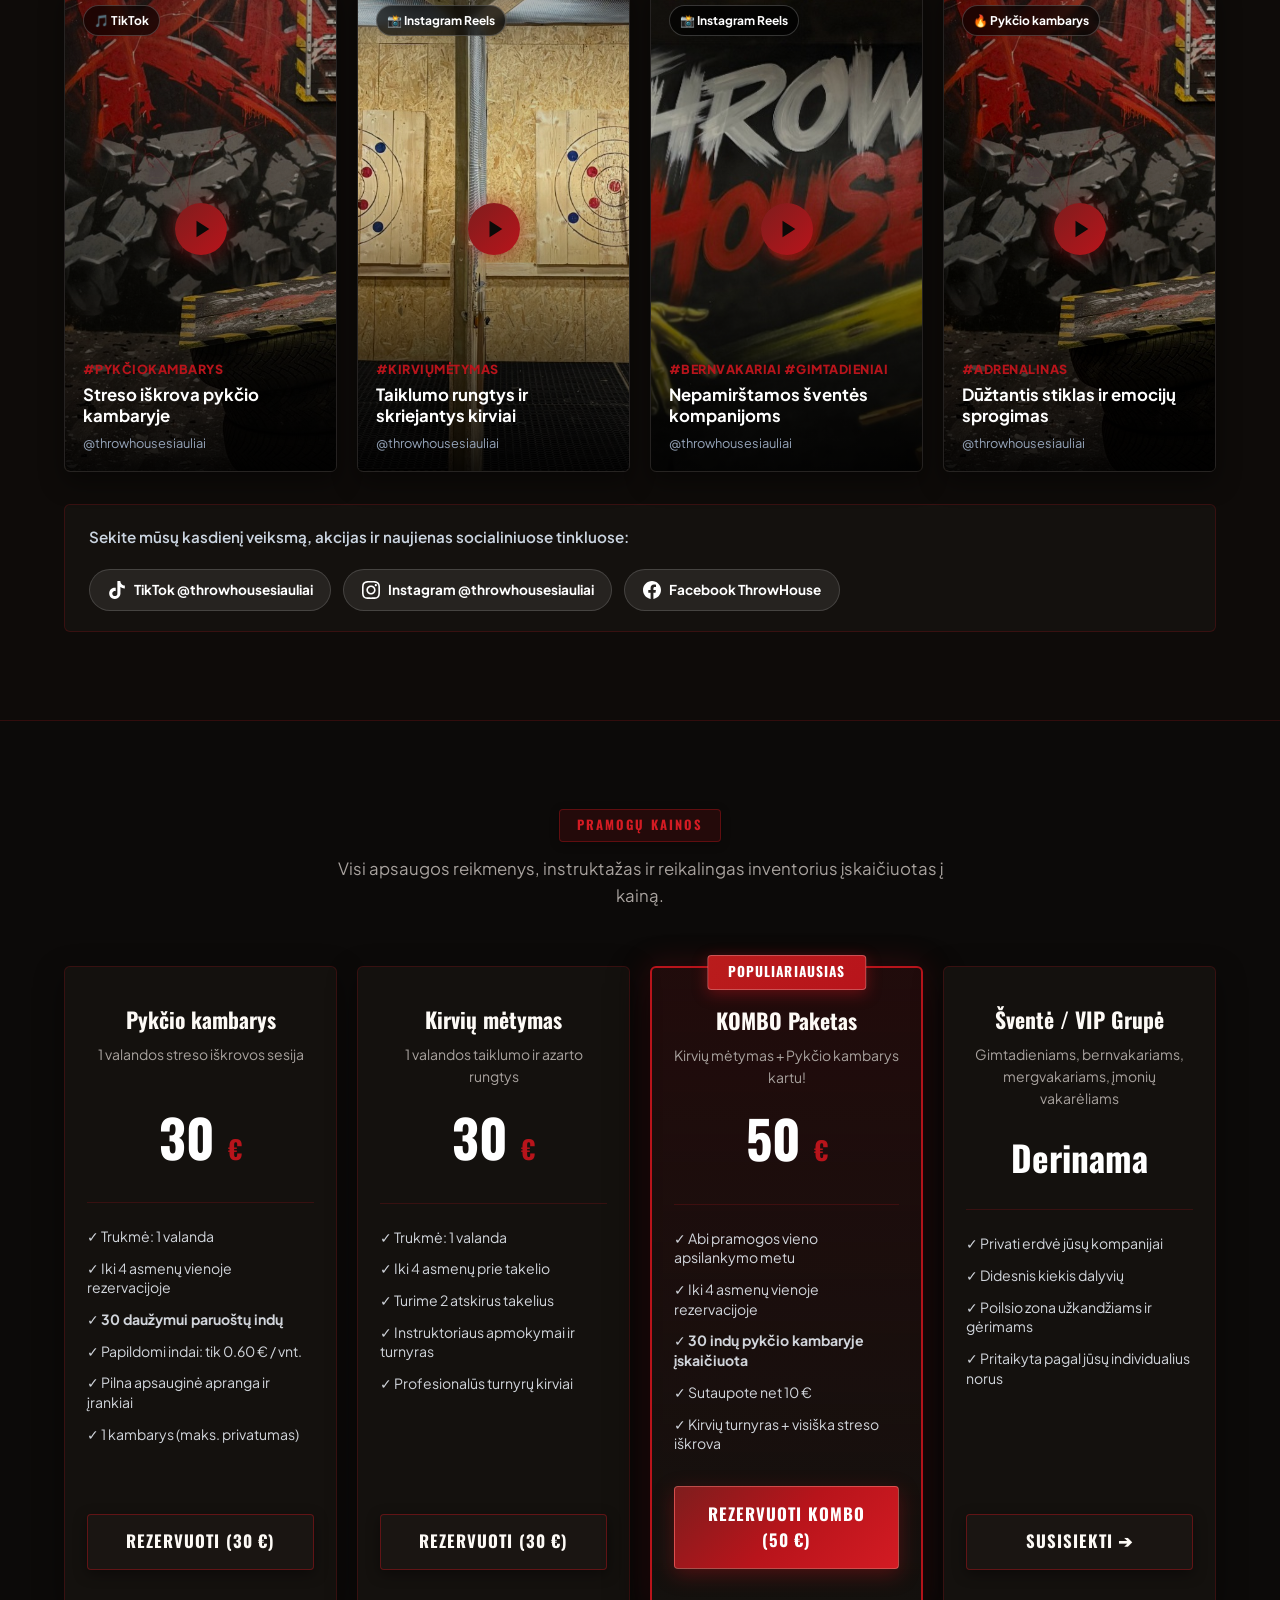
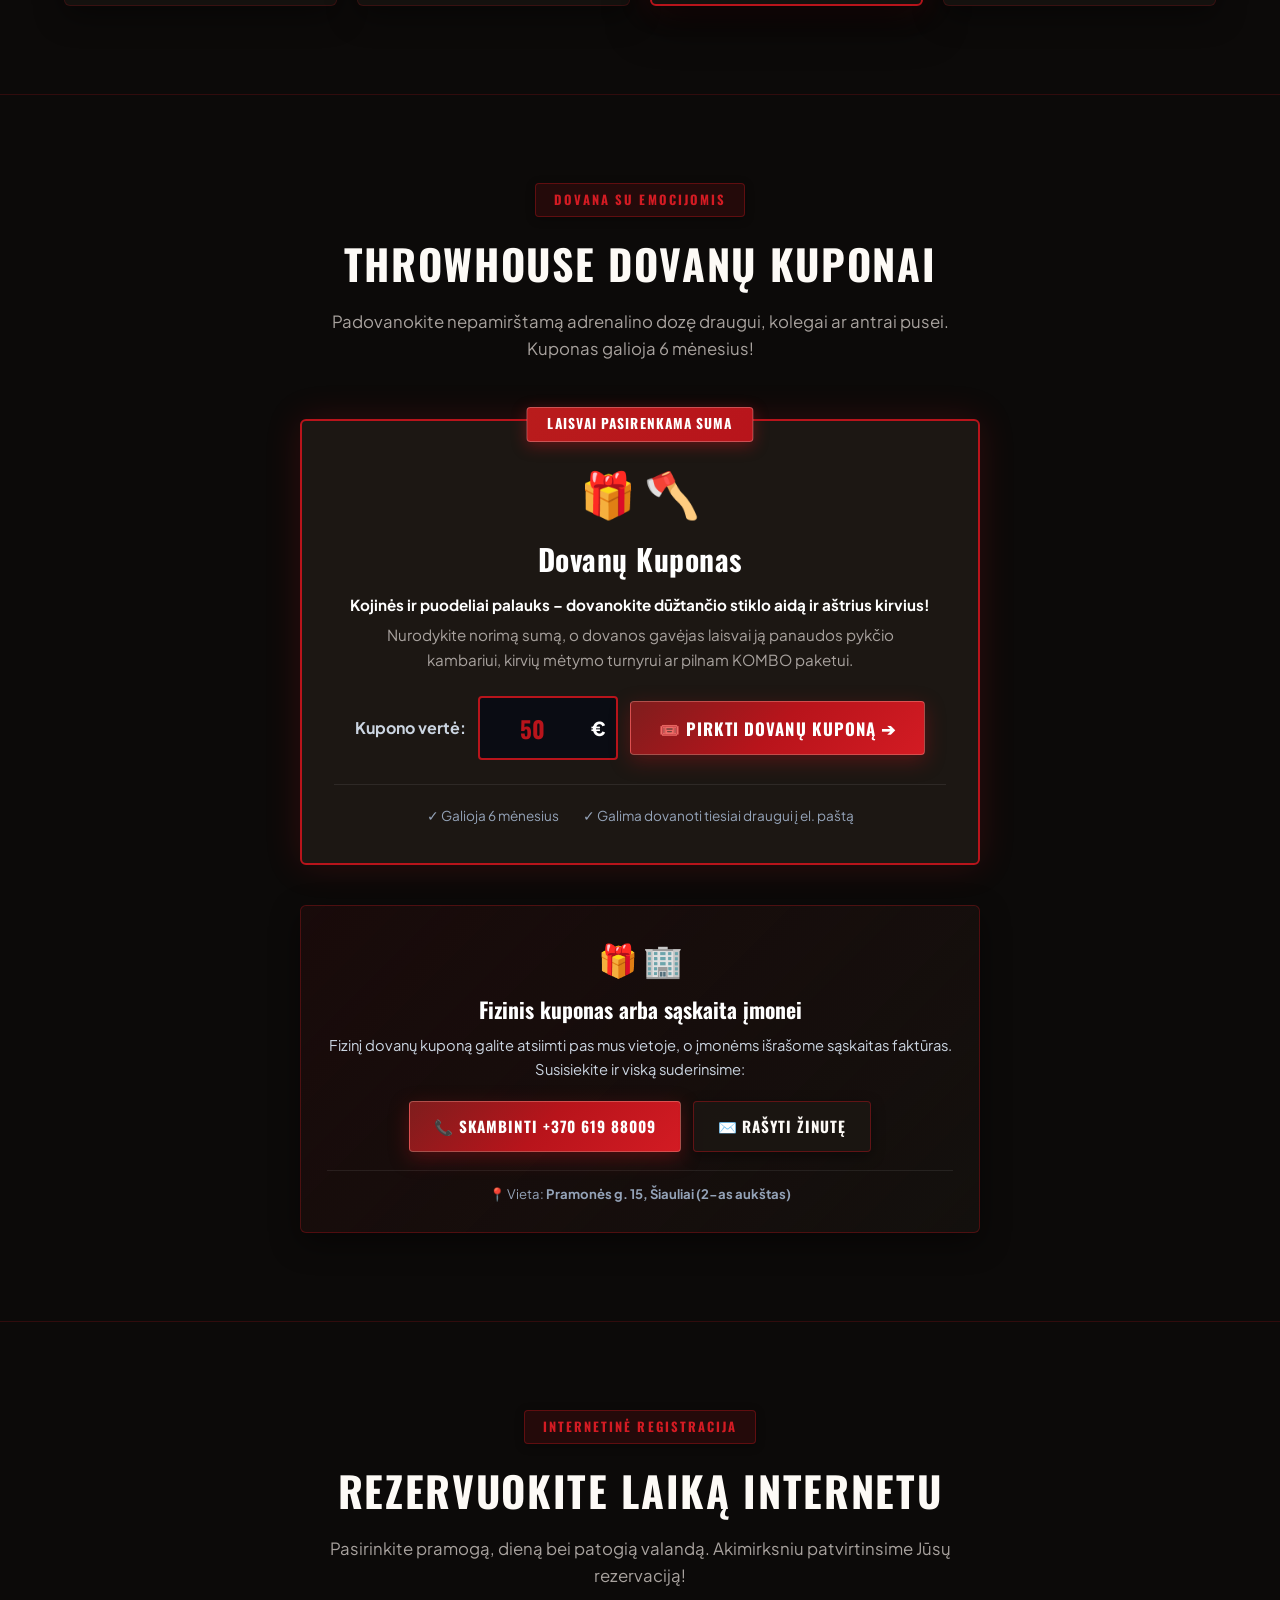
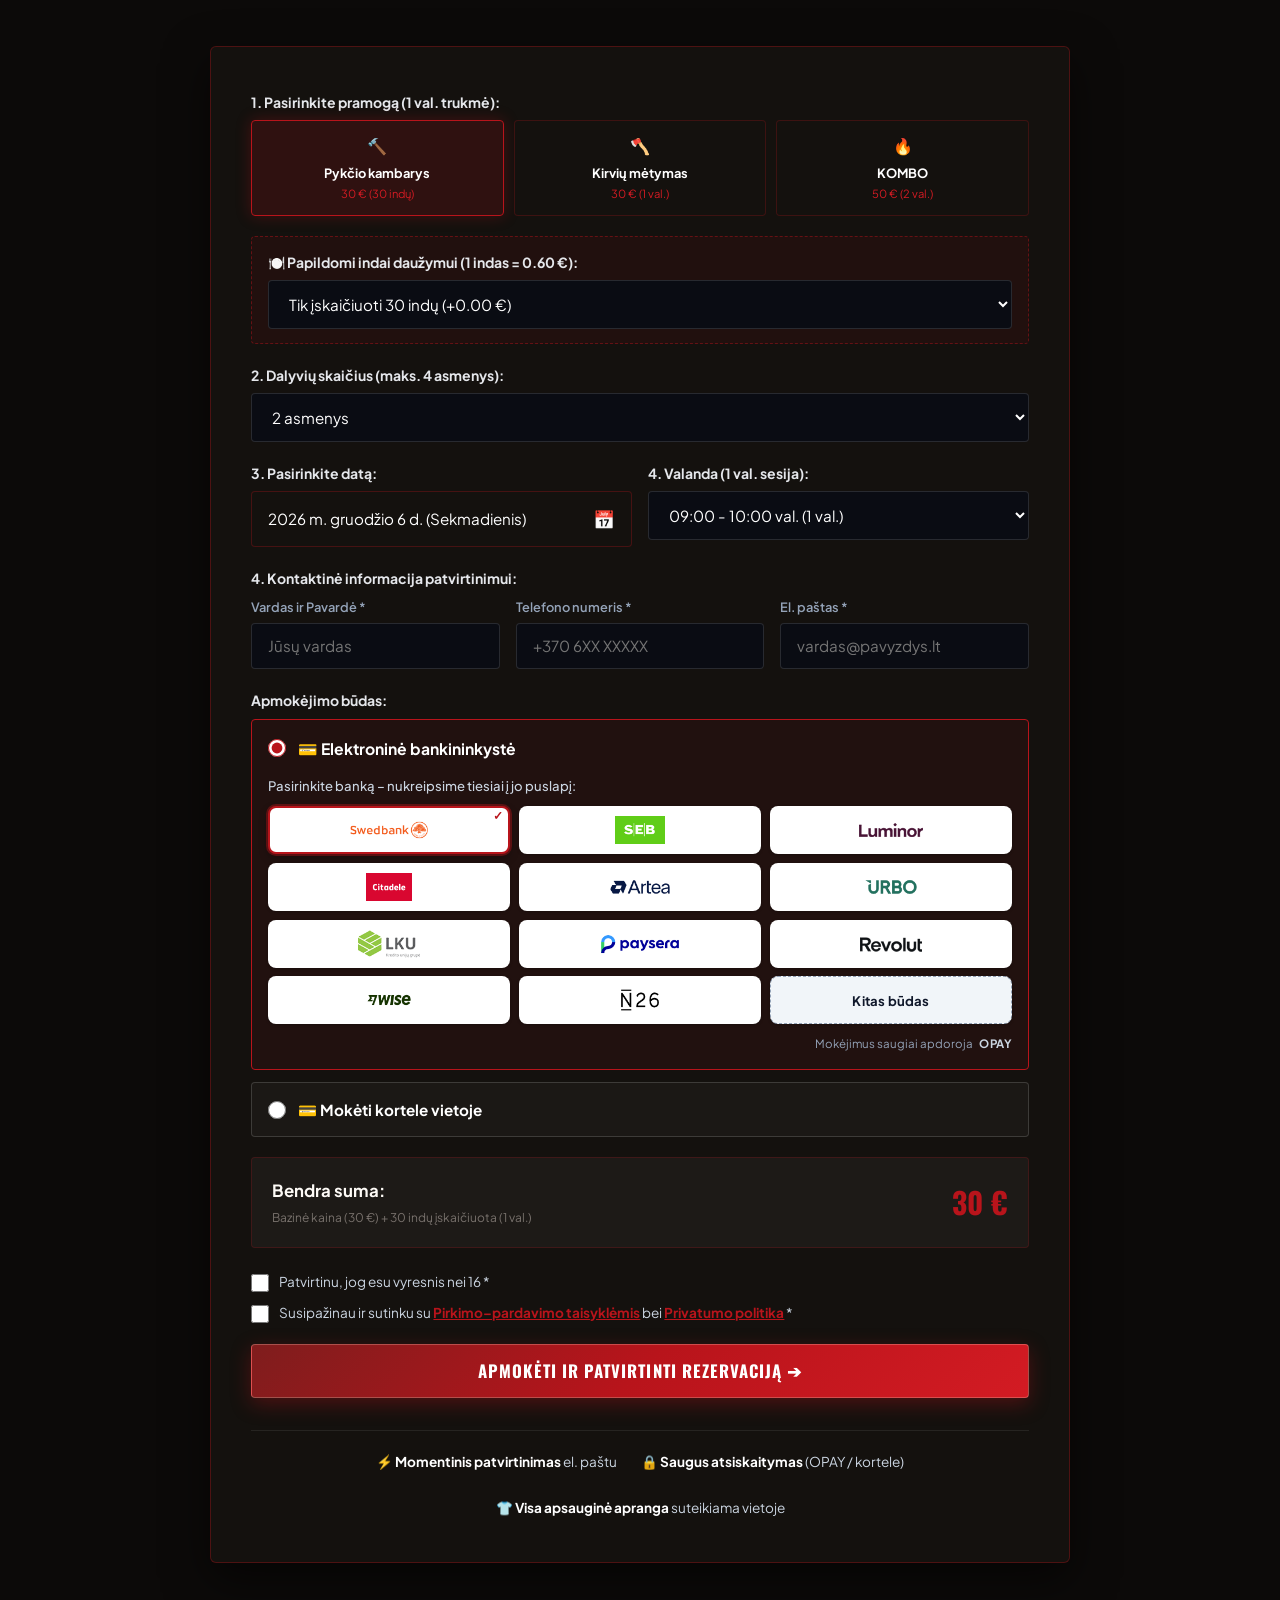
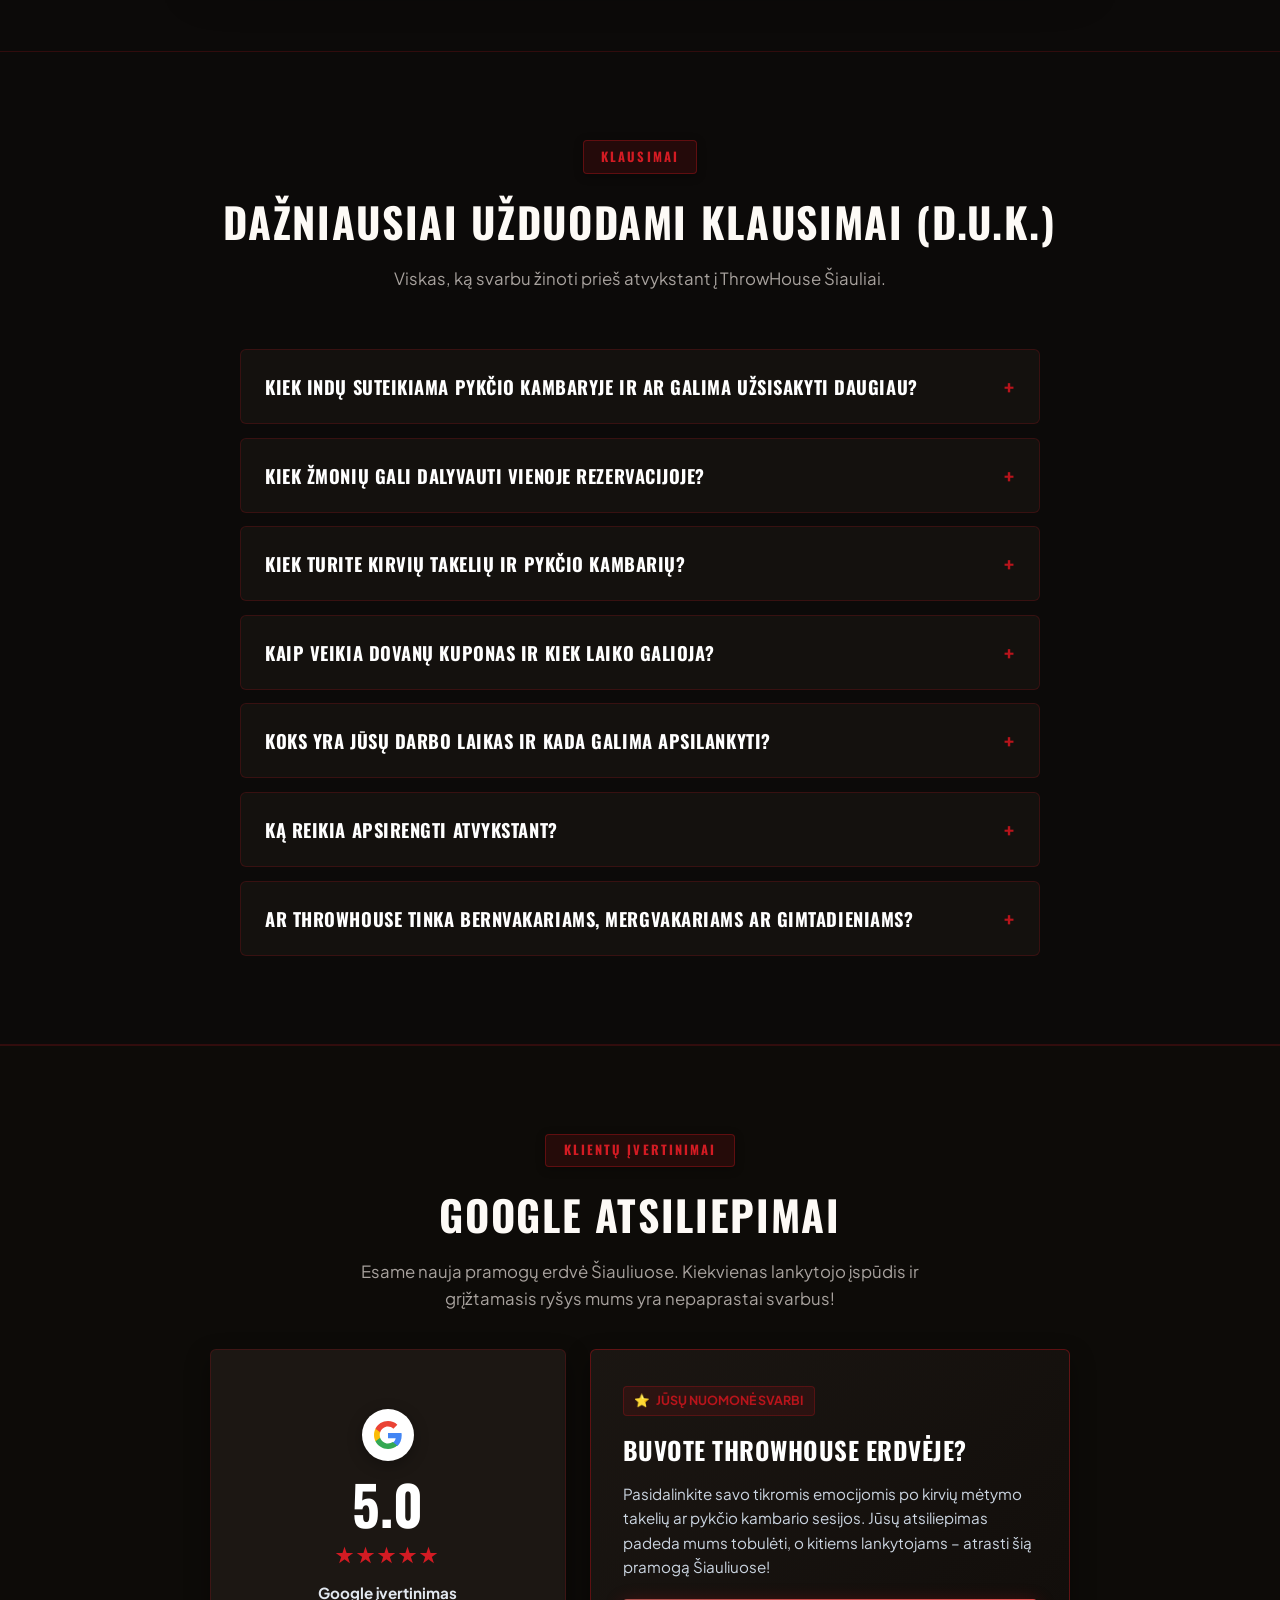
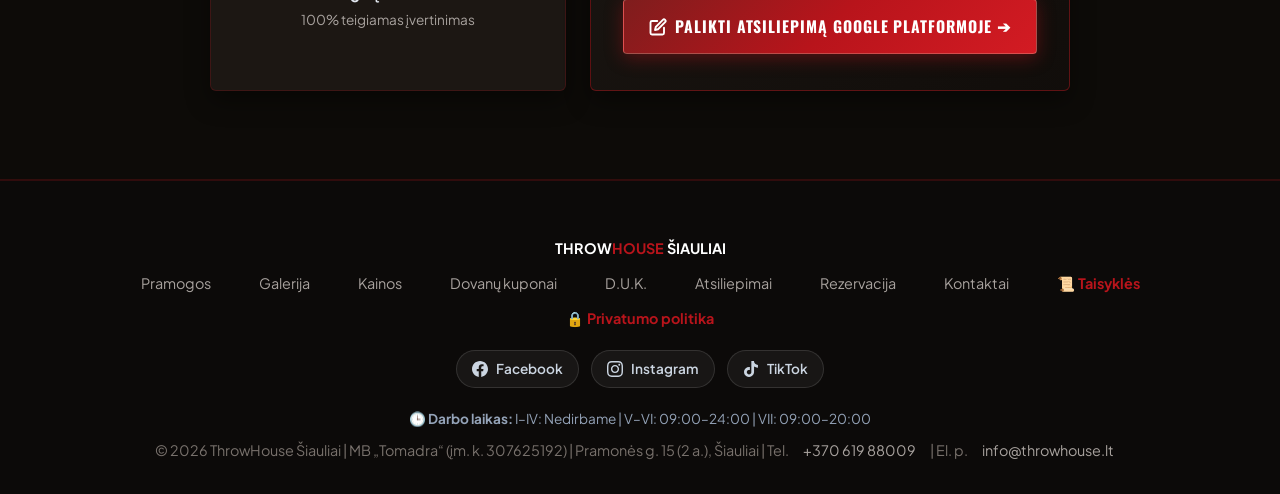
==== commit 3a836c52: "Idiegtas teptuko / markerio stiliaus logotipas (Permanent Marker) ir paruosti grafiniai logo failai" ====
--- a/index.html
+++ b/index.html
@@ -213,7 +213,7 @@
   </script>
   <link rel="preconnect" href="https://fonts.googleapis.com">
   <link rel="preconnect" href="https://fonts.gstatic.com" crossorigin>
-  <link href="https://fonts.googleapis.com/css2?family=Cinzel:wght@600;700;800;900&family=Oswald:wght@500;600;700;800&family=Space+Grotesk:wght@500;600;700&family=Plus+Jakarta+Sans:wght@400;500;600;700;800&display=swap" rel="stylesheet">
+  <link href="https://fonts.googleapis.com/css2?family=Cinzel:wght@600;700;800;900&family=Oswald:wght@500;600;700;800&family=Space+Grotesk:wght@500;600;700&family=Plus+Jakarta+Sans:wght@400;500;600;700;800&family=Permanent+Marker&family=Sedgwick+Ave+Display&display=swap" rel="stylesheet">
   <script>
     window.SITE_SETTINGS = {
       promo: {
@@ -266,7 +266,8 @@
       --text-muted: #78716c;
 
       --font-display: 'Cinzel', serif;
-      --font-head: 'Oswald', sans-serif;
+      --font-head: 'Oswald', sans-serif;
+      --font-logo: 'Permanent Marker', cursive, sans-serif;
       --font-sub: 'Space Grotesk', sans-serif;
       --font-body: 'Plus Jakarta Sans', sans-serif;
 
@@ -385,15 +386,18 @@
     }
 
     .brand-title {
-      font-family: var(--font-head);
+      font-family: var(--font-logo);
       font-size: 1.85rem;
-      font-weight: 800;
-      letter-spacing: 0.05em;
+      letter-spacing: 0.04em;
       text-transform: uppercase;
       color: #ffffff;
-    }
-
-    .brand-title span { color: var(--accent); }
+      display: inline-block;
+      transform: rotate(-1.5deg);
+      line-height: 1;
+      text-shadow: 0 2px 10px rgba(0, 0, 0, 0.7);
+    }
+
+    .brand-title span { color: var(--accent); margin-left: 2px; }
     .brand-city {
       font-family: var(--font-sub);
       font-size: 0.65rem;
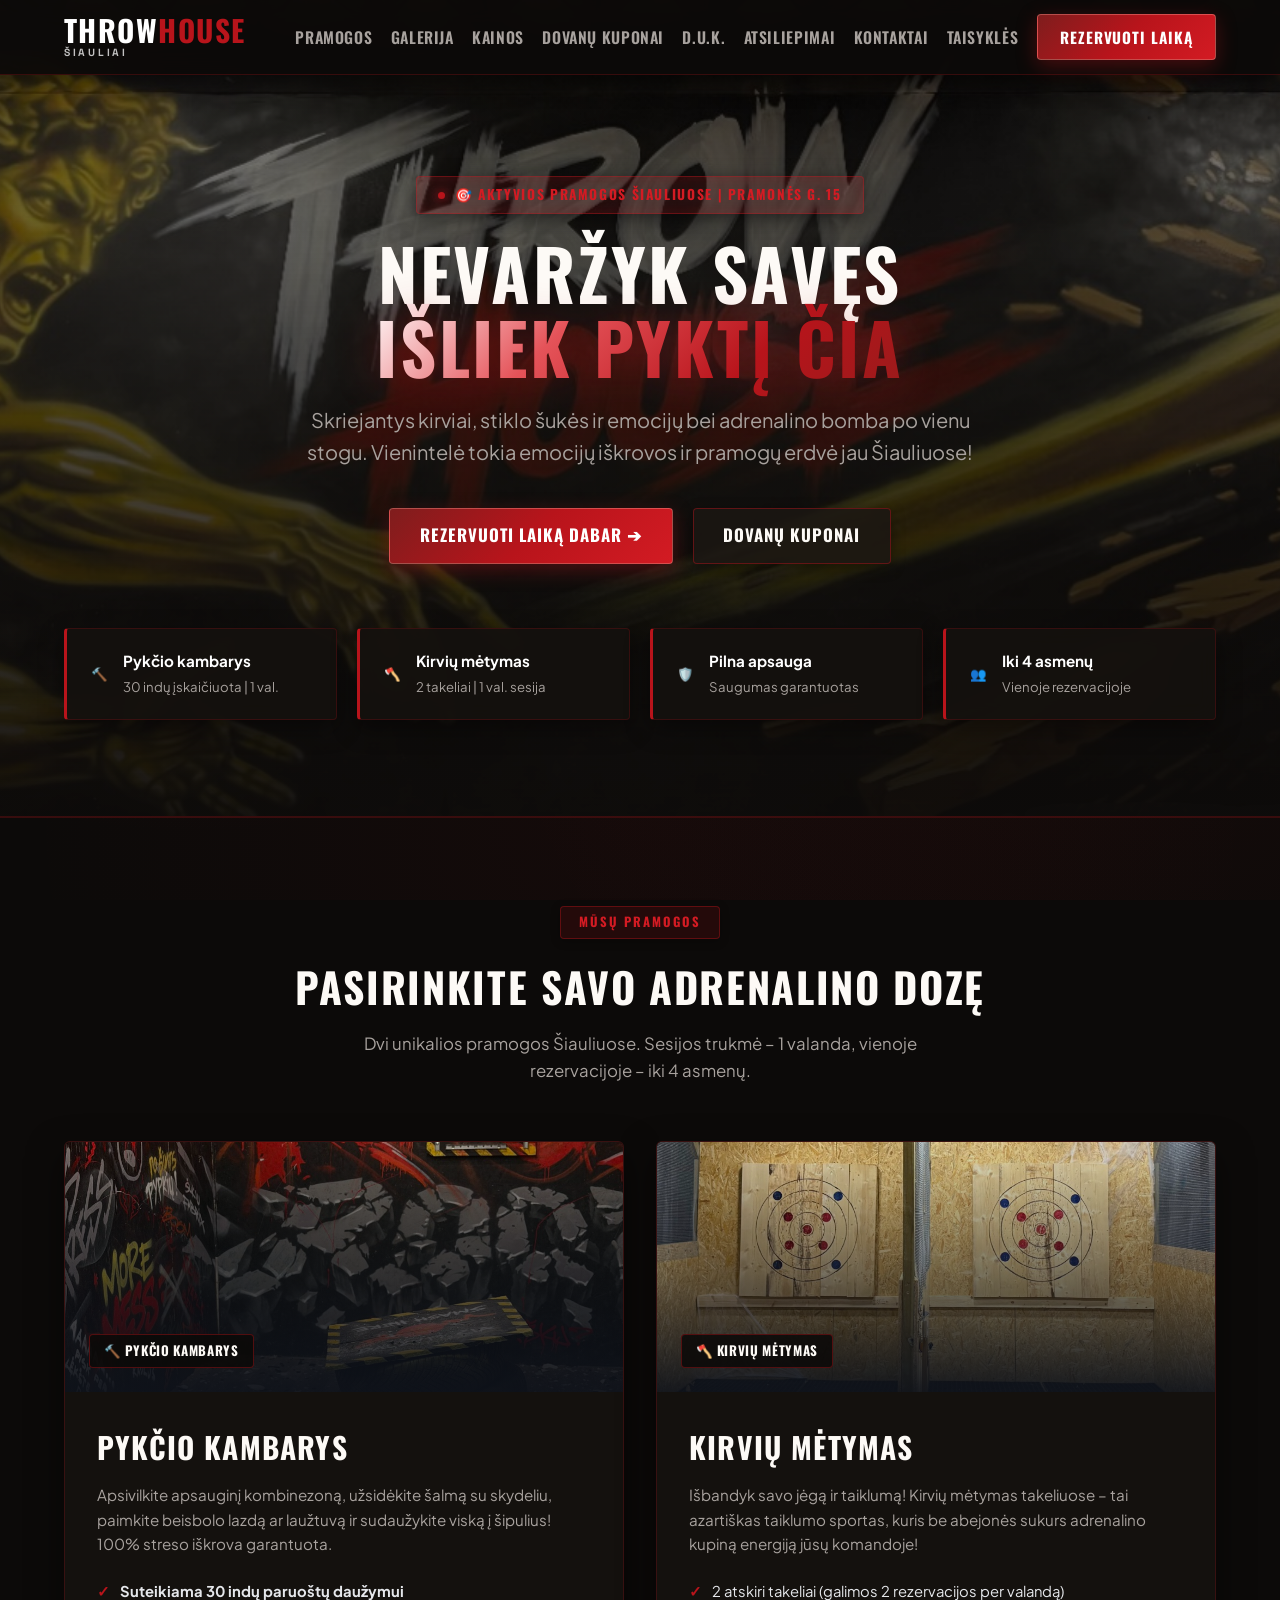
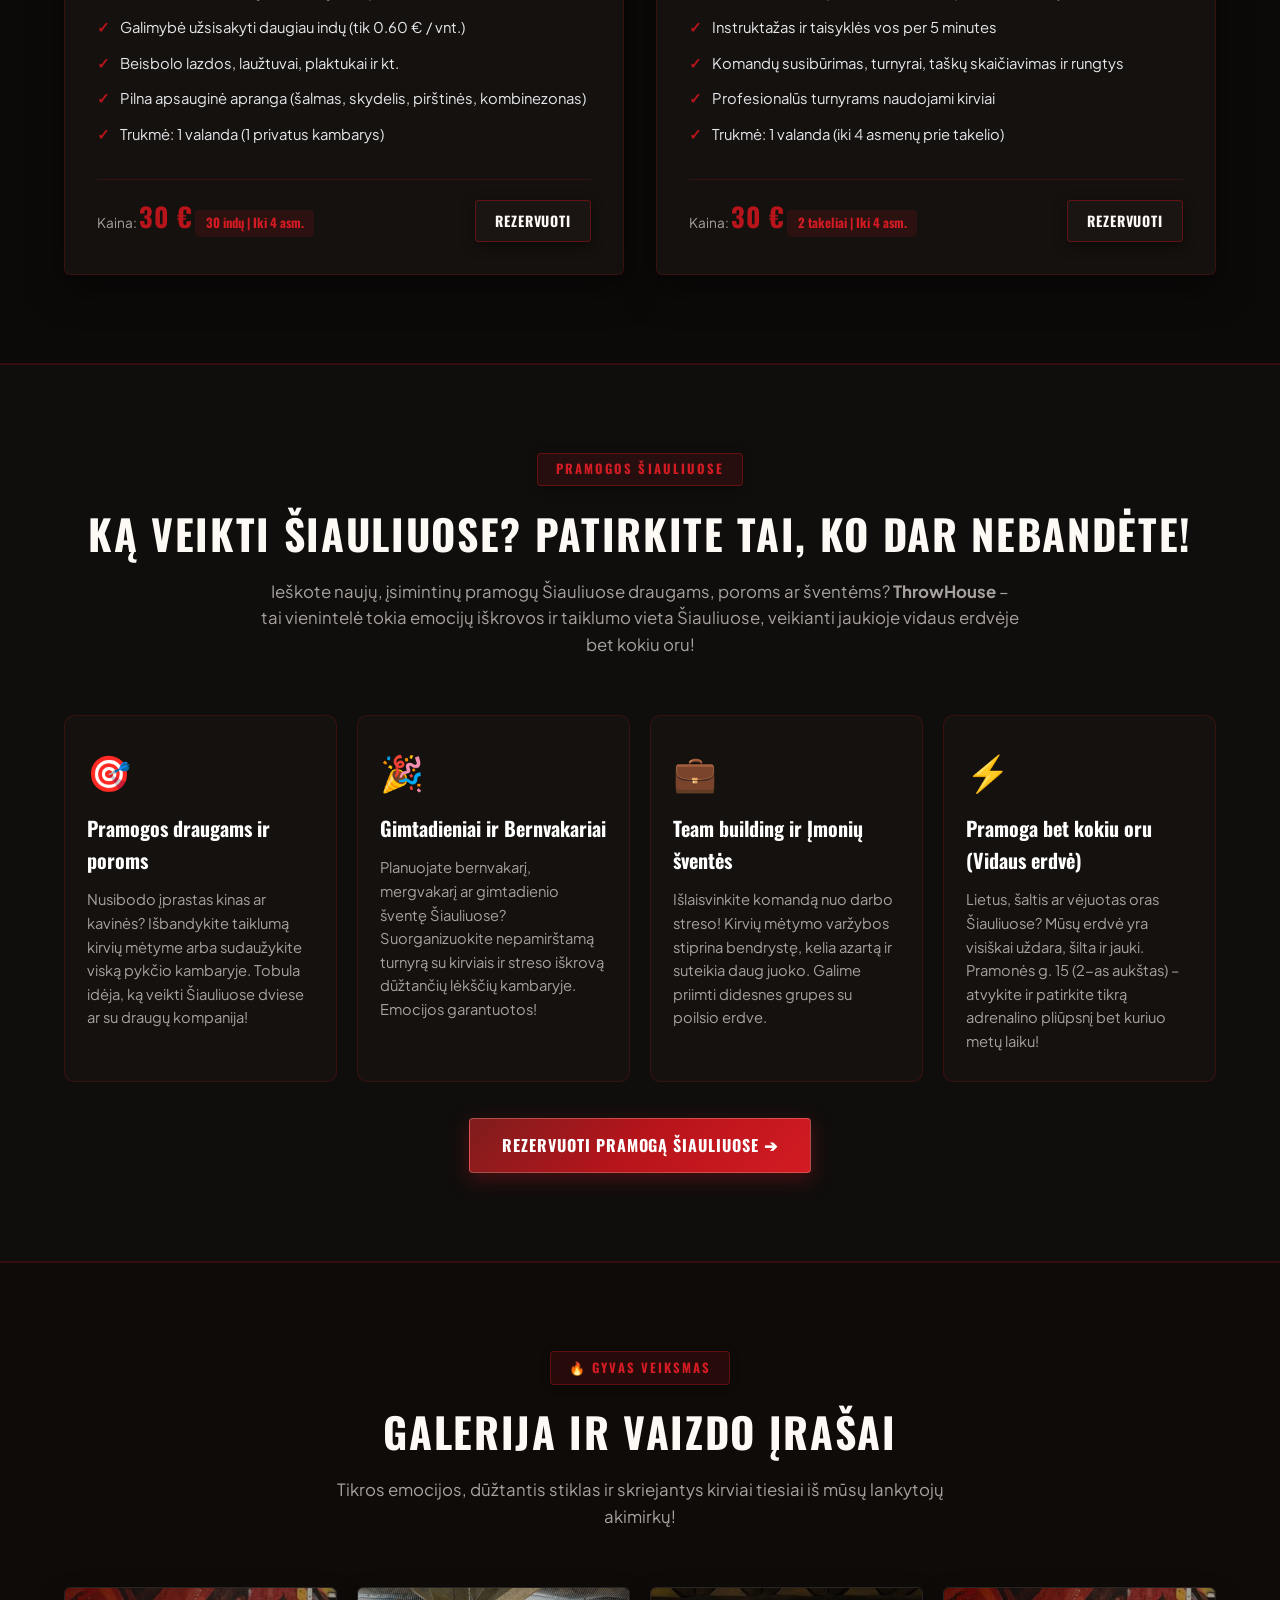
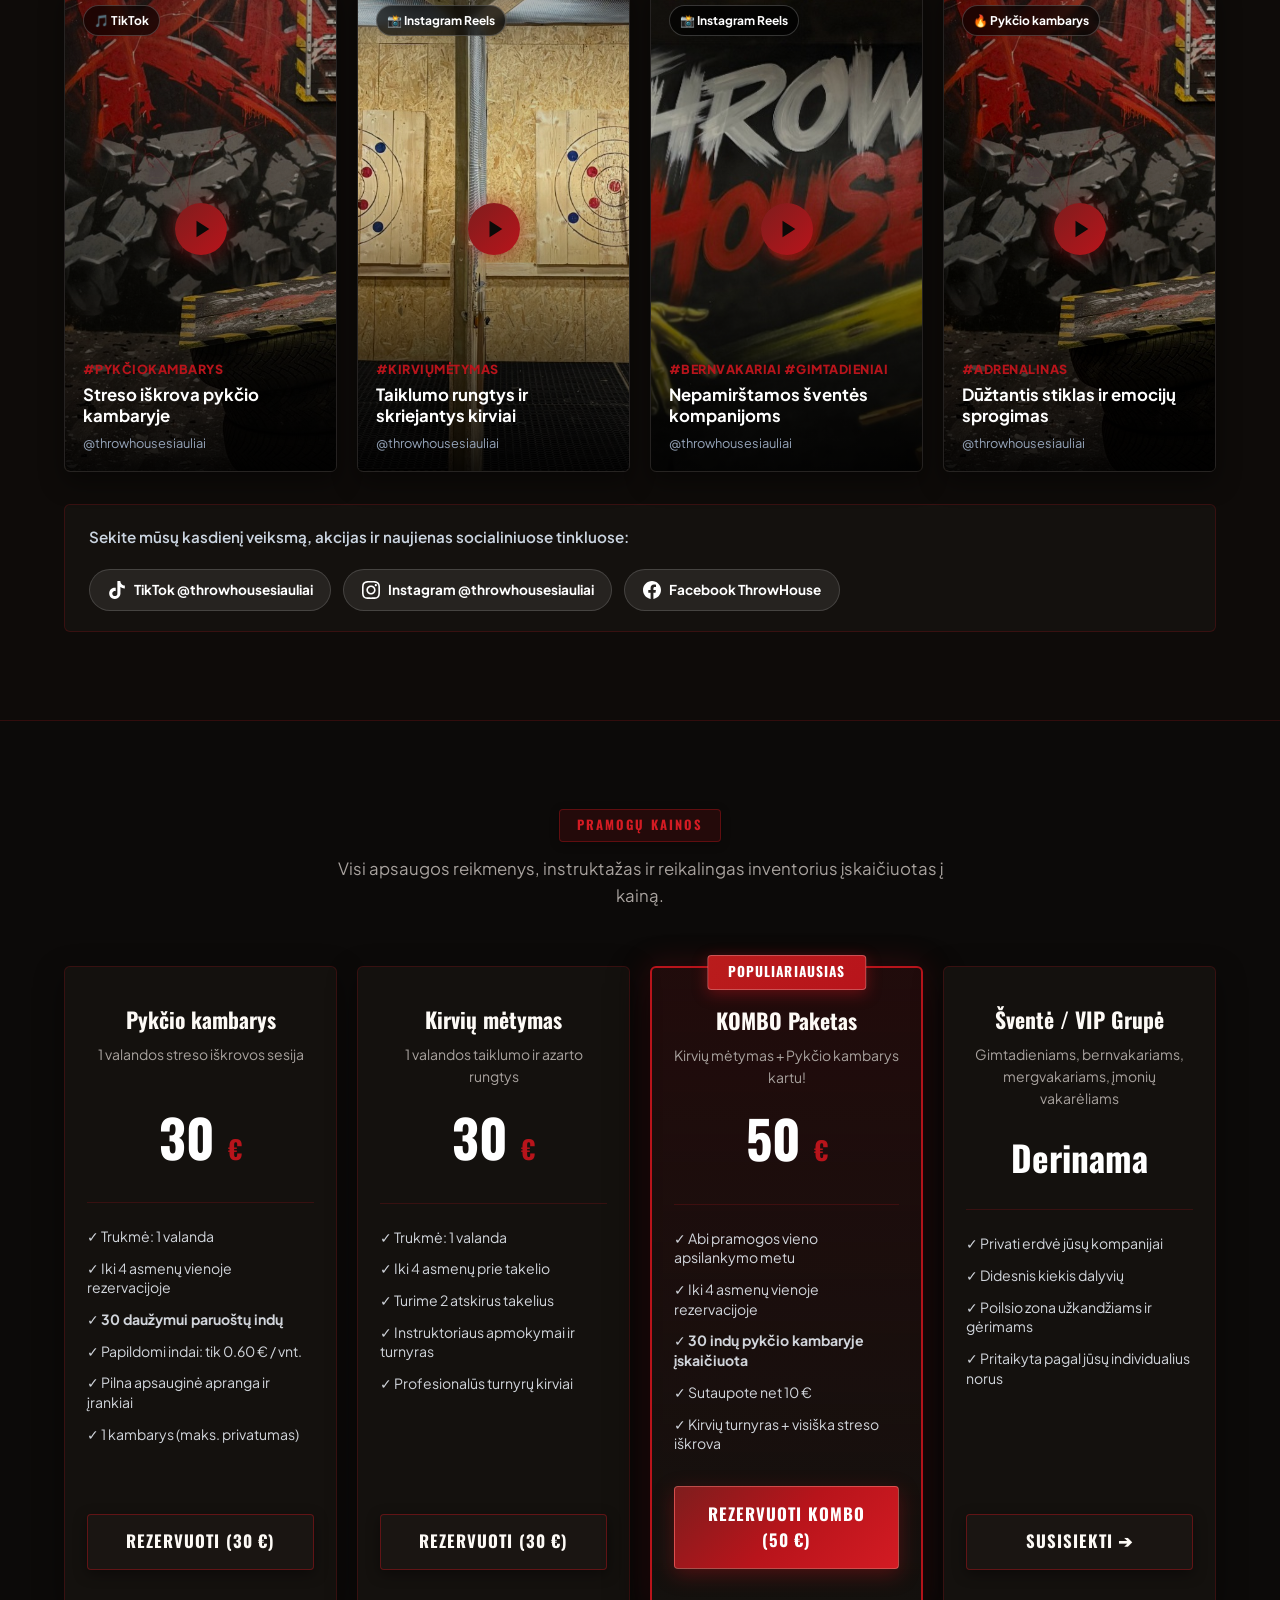
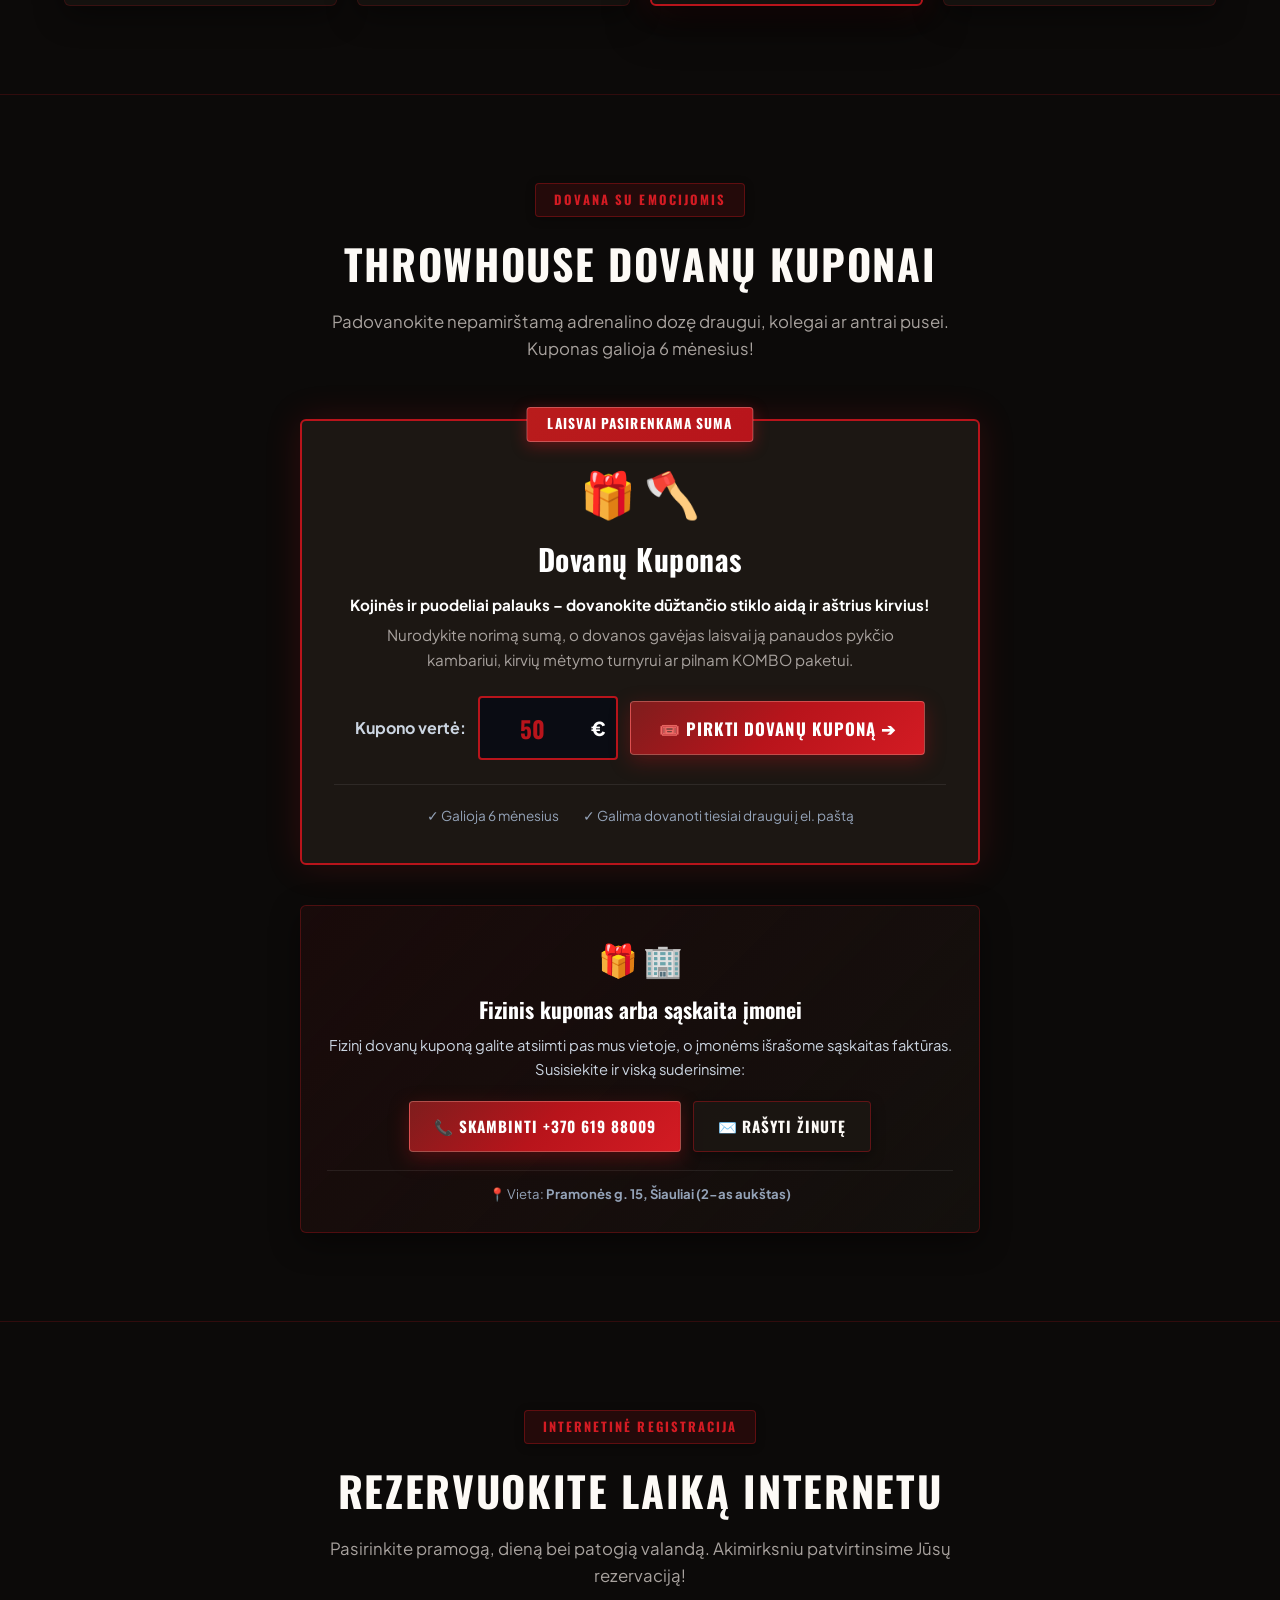
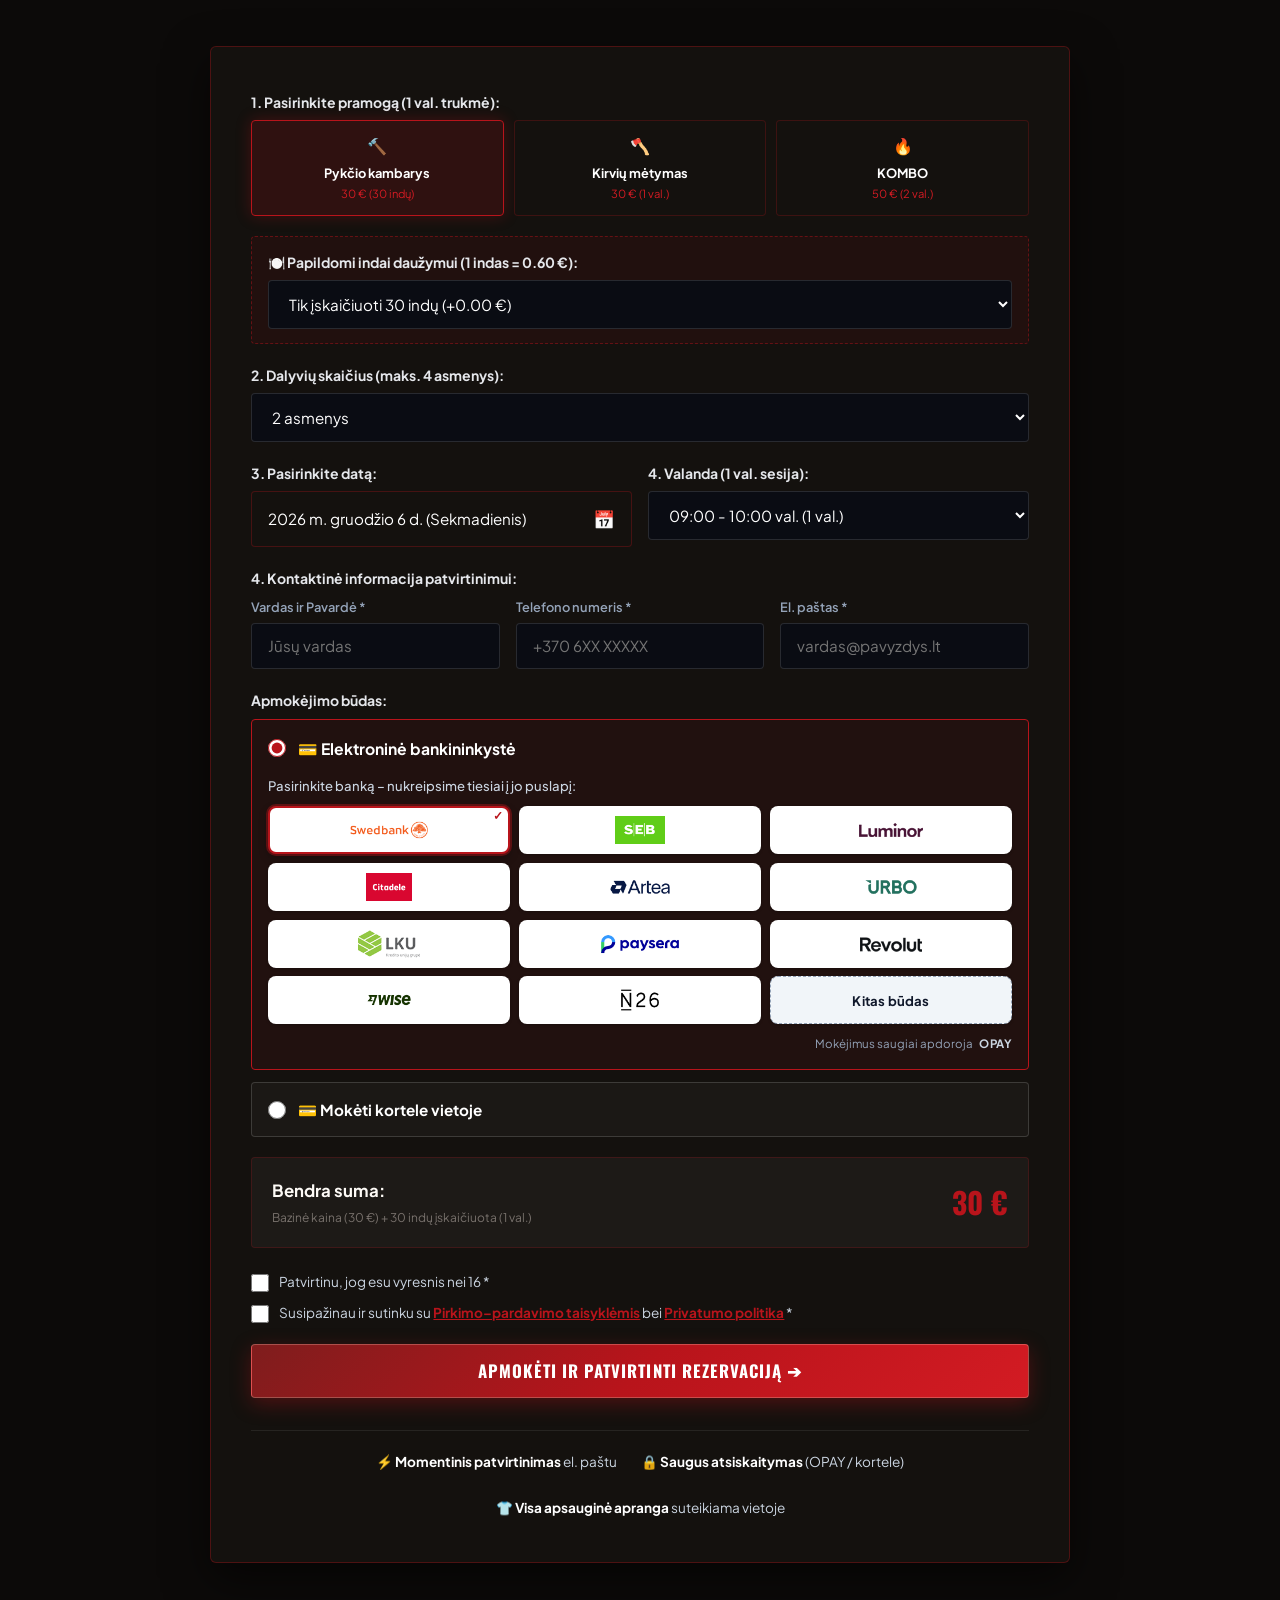
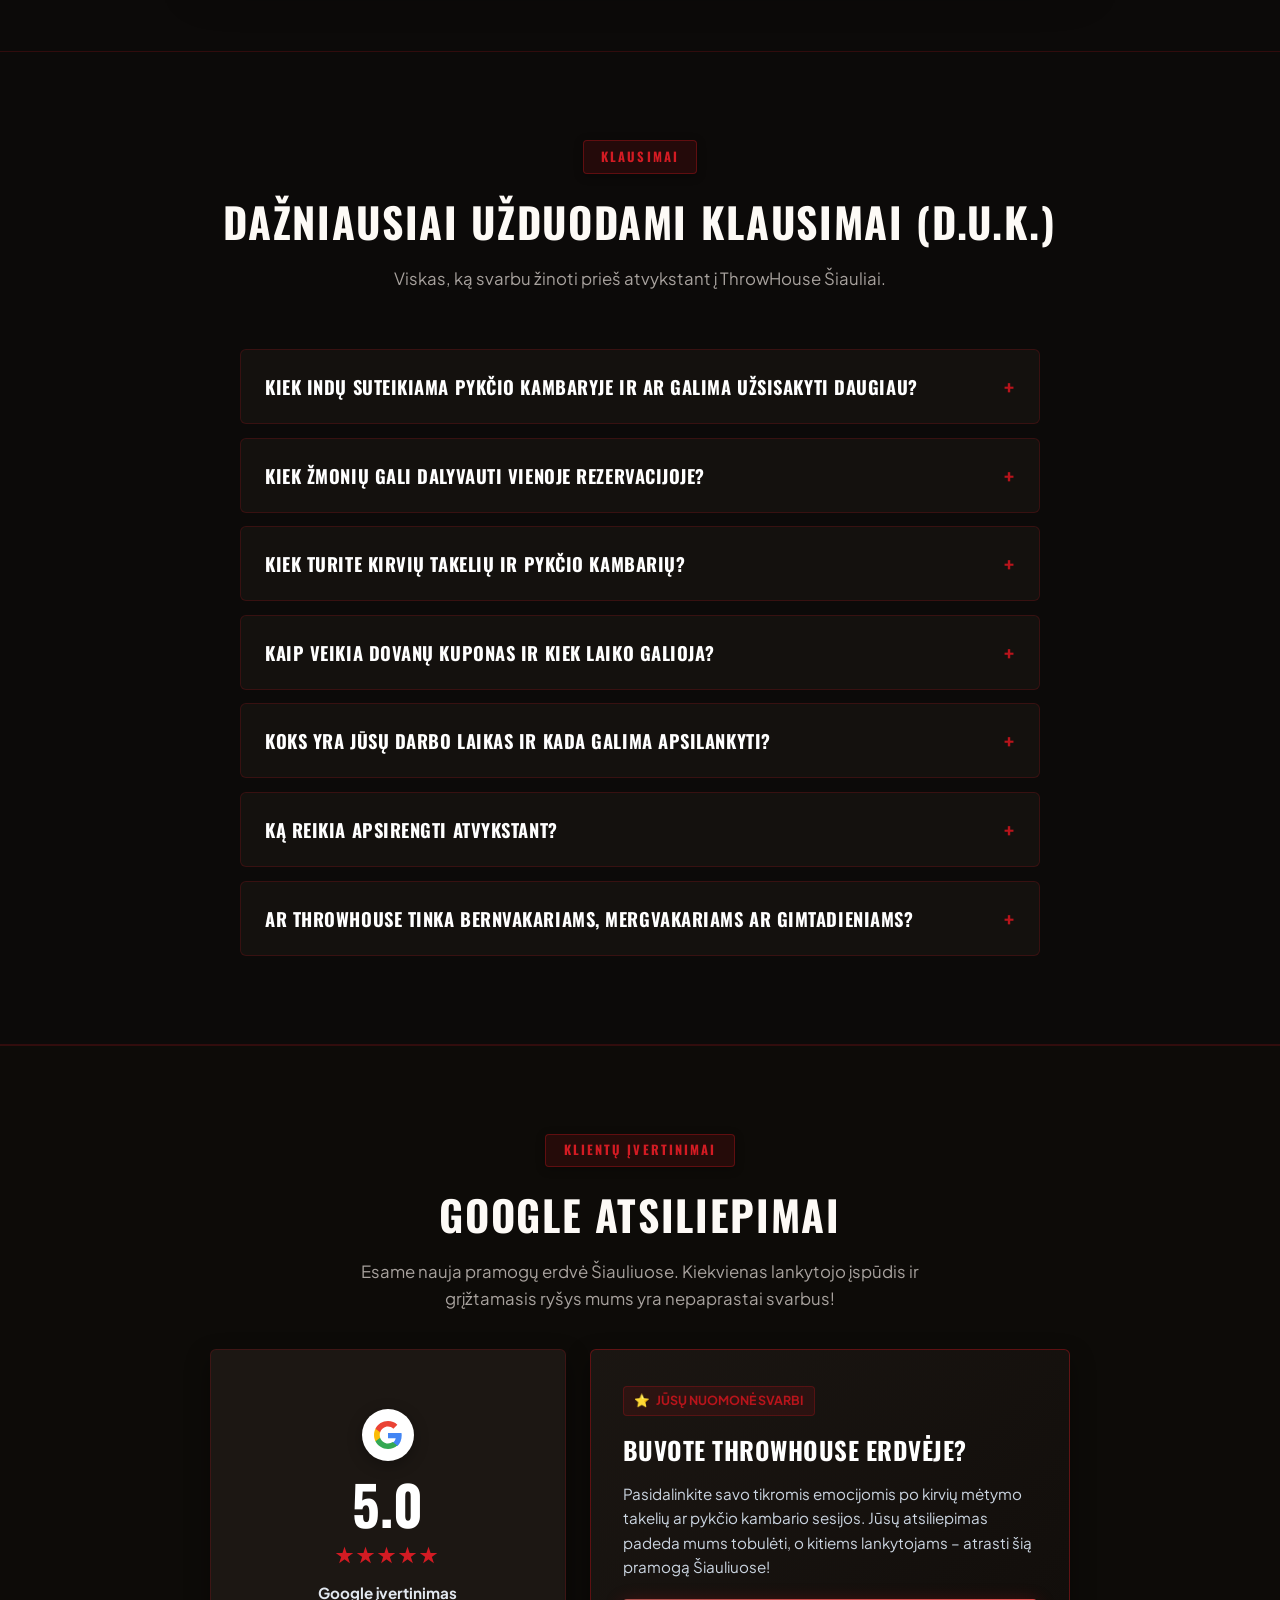
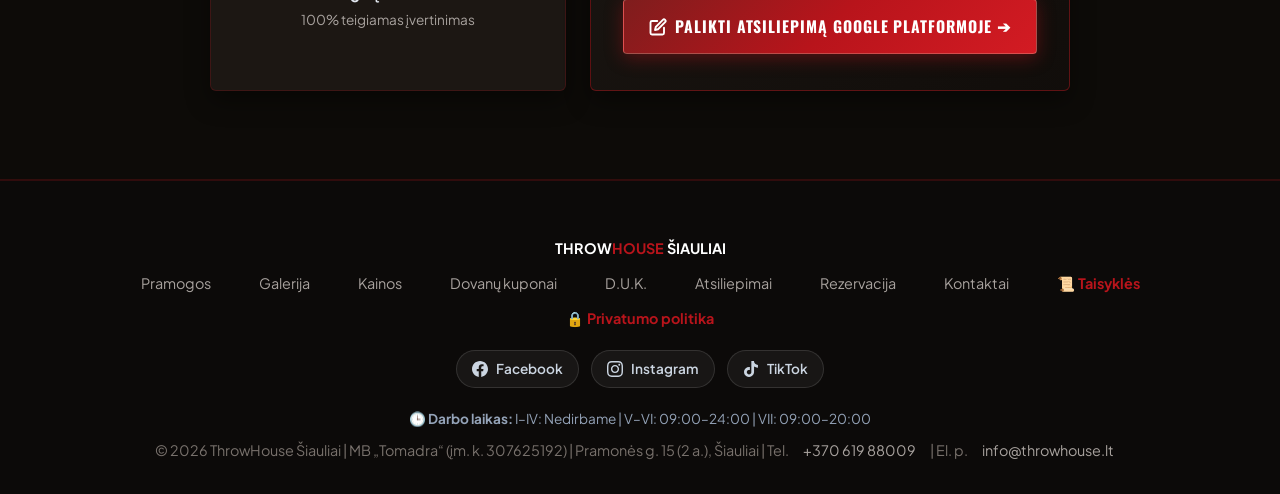
==== commit d6388b5a: "Revert "Idiegtas teptuko / markerio stiliaus logotipas (Permanent Marker) ir paruosti grafiniai logo" ====
--- a/index.html
+++ b/index.html
@@ -213,7 +213,7 @@
   </script>
   <link rel="preconnect" href="https://fonts.googleapis.com">
   <link rel="preconnect" href="https://fonts.gstatic.com" crossorigin>
-  <link href="https://fonts.googleapis.com/css2?family=Cinzel:wght@600;700;800;900&family=Oswald:wght@500;600;700;800&family=Space+Grotesk:wght@500;600;700&family=Plus+Jakarta+Sans:wght@400;500;600;700;800&family=Permanent+Marker&family=Sedgwick+Ave+Display&display=swap" rel="stylesheet">
+  <link href="https://fonts.googleapis.com/css2?family=Cinzel:wght@600;700;800;900&family=Oswald:wght@500;600;700;800&family=Space+Grotesk:wght@500;600;700&family=Plus+Jakarta+Sans:wght@400;500;600;700;800&display=swap" rel="stylesheet">
   <script>
     window.SITE_SETTINGS = {
       promo: {
@@ -266,8 +266,7 @@
       --text-muted: #78716c;
 
       --font-display: 'Cinzel', serif;
-      --font-head: 'Oswald', sans-serif;
-      --font-logo: 'Permanent Marker', cursive, sans-serif;
+      --font-head: 'Oswald', sans-serif;
       --font-sub: 'Space Grotesk', sans-serif;
       --font-body: 'Plus Jakarta Sans', sans-serif;
 
@@ -386,18 +385,15 @@
     }
 
     .brand-title {
-      font-family: var(--font-logo);
+      font-family: var(--font-head);
       font-size: 1.85rem;
-      letter-spacing: 0.04em;
+      font-weight: 800;
+      letter-spacing: 0.05em;
       text-transform: uppercase;
       color: #ffffff;
-      display: inline-block;
-      transform: rotate(-1.5deg);
-      line-height: 1;
-      text-shadow: 0 2px 10px rgba(0, 0, 0, 0.7);
-    }
-
-    .brand-title span { color: var(--accent); margin-left: 2px; }
+    }
+
+    .brand-title span { color: var(--accent); }
     .brand-city {
       font-family: var(--font-sub);
       font-size: 0.65rem;
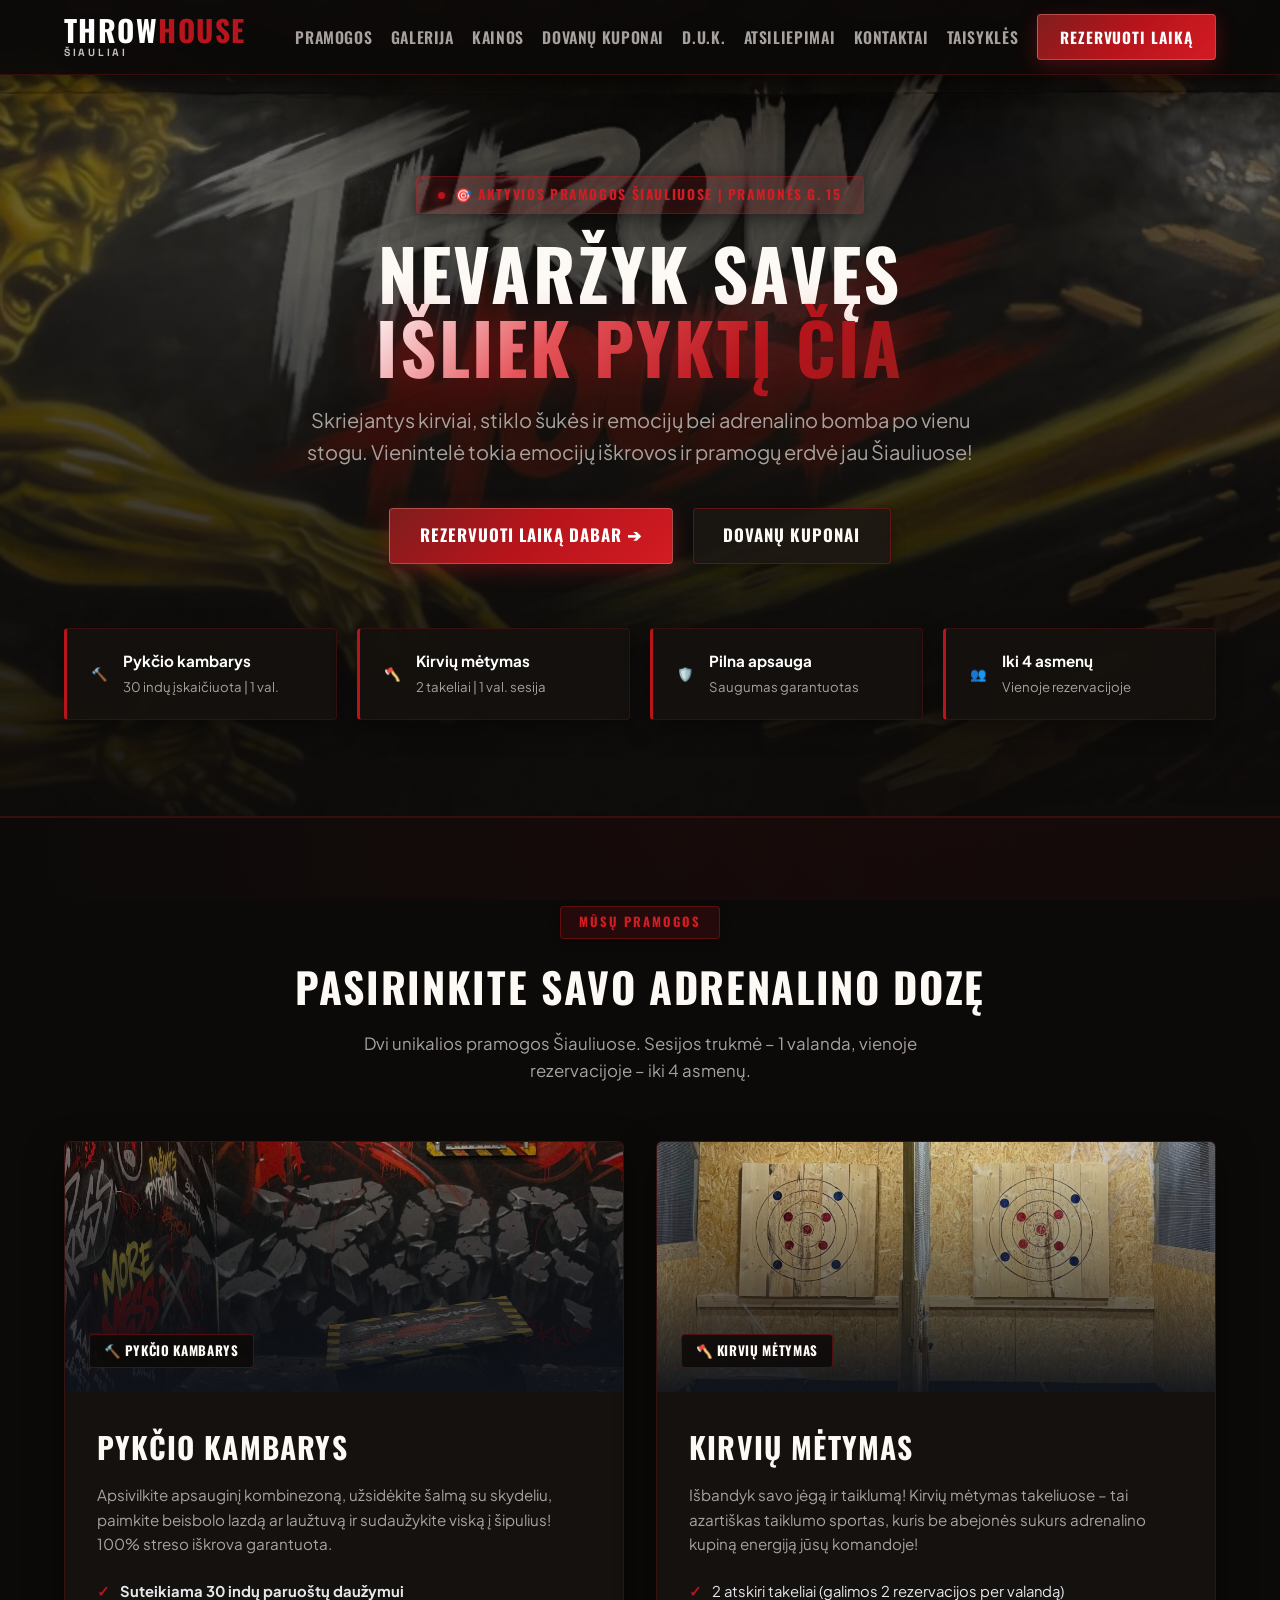
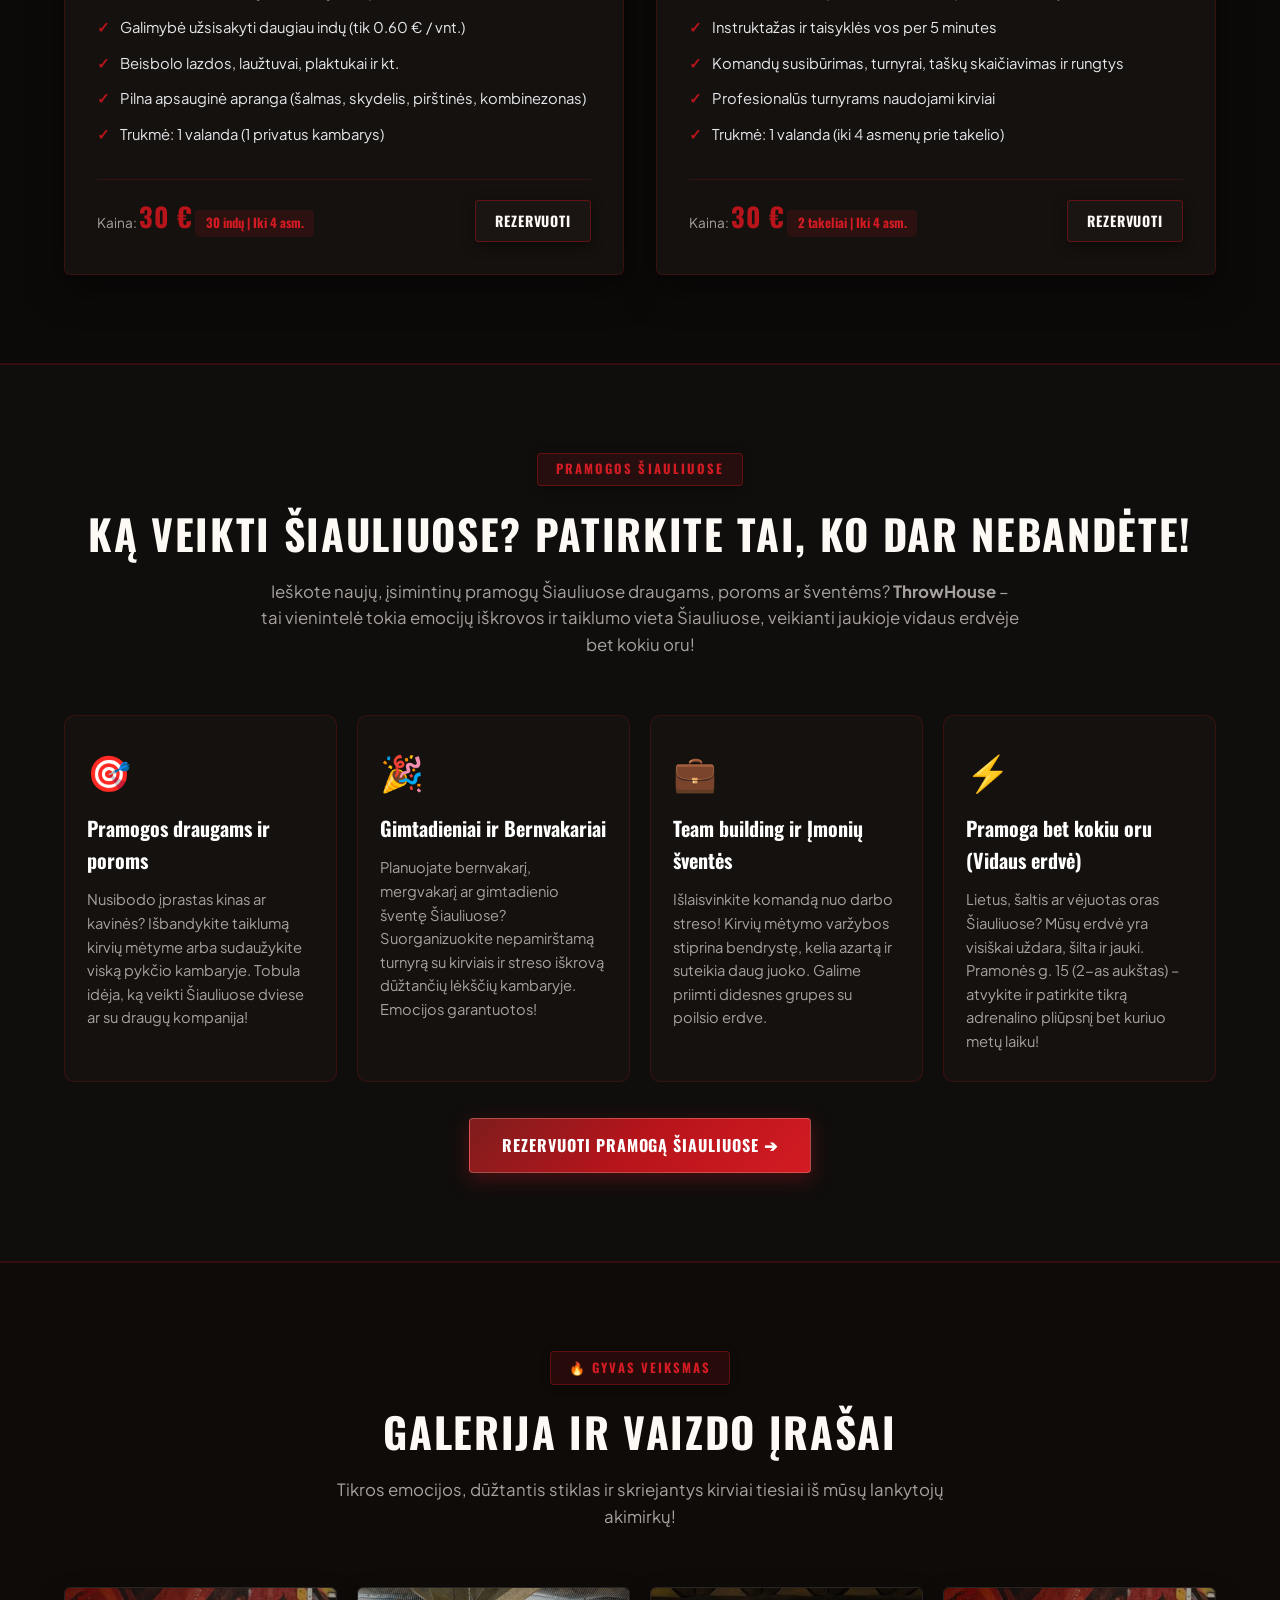
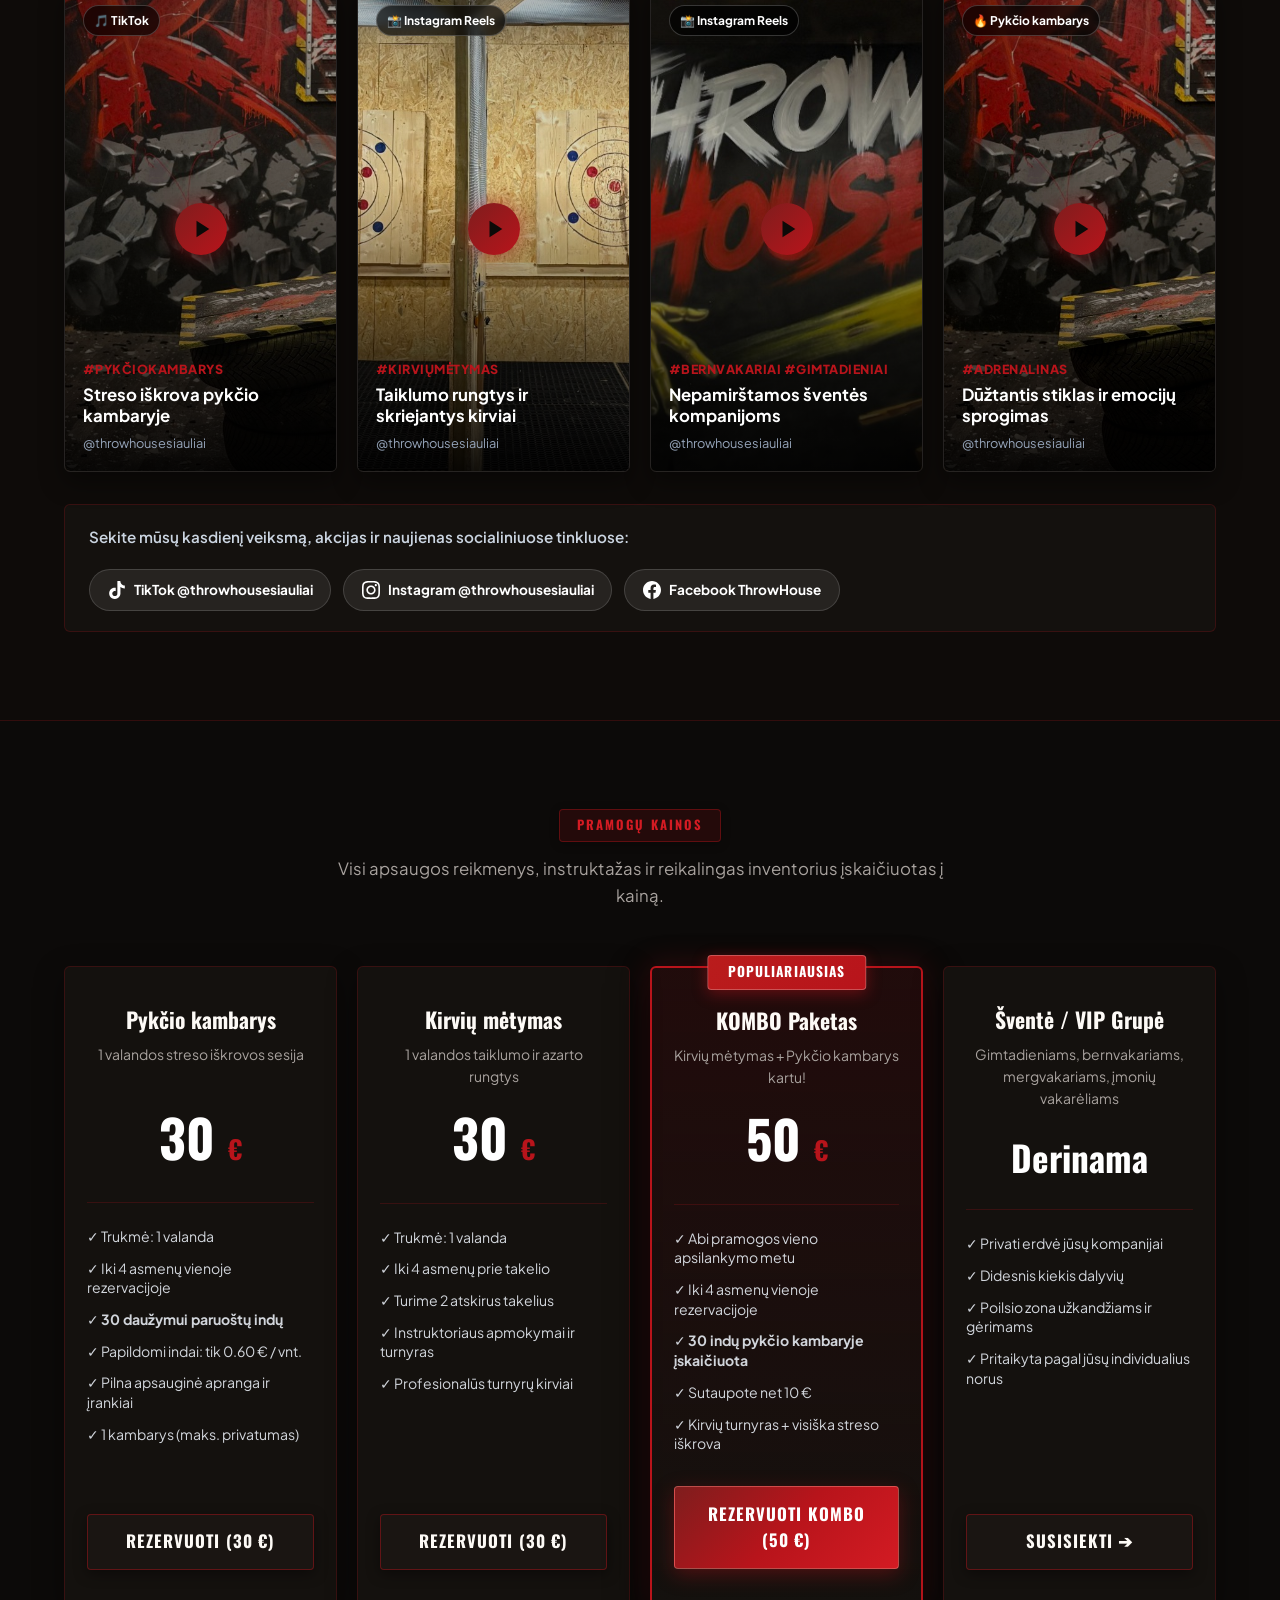
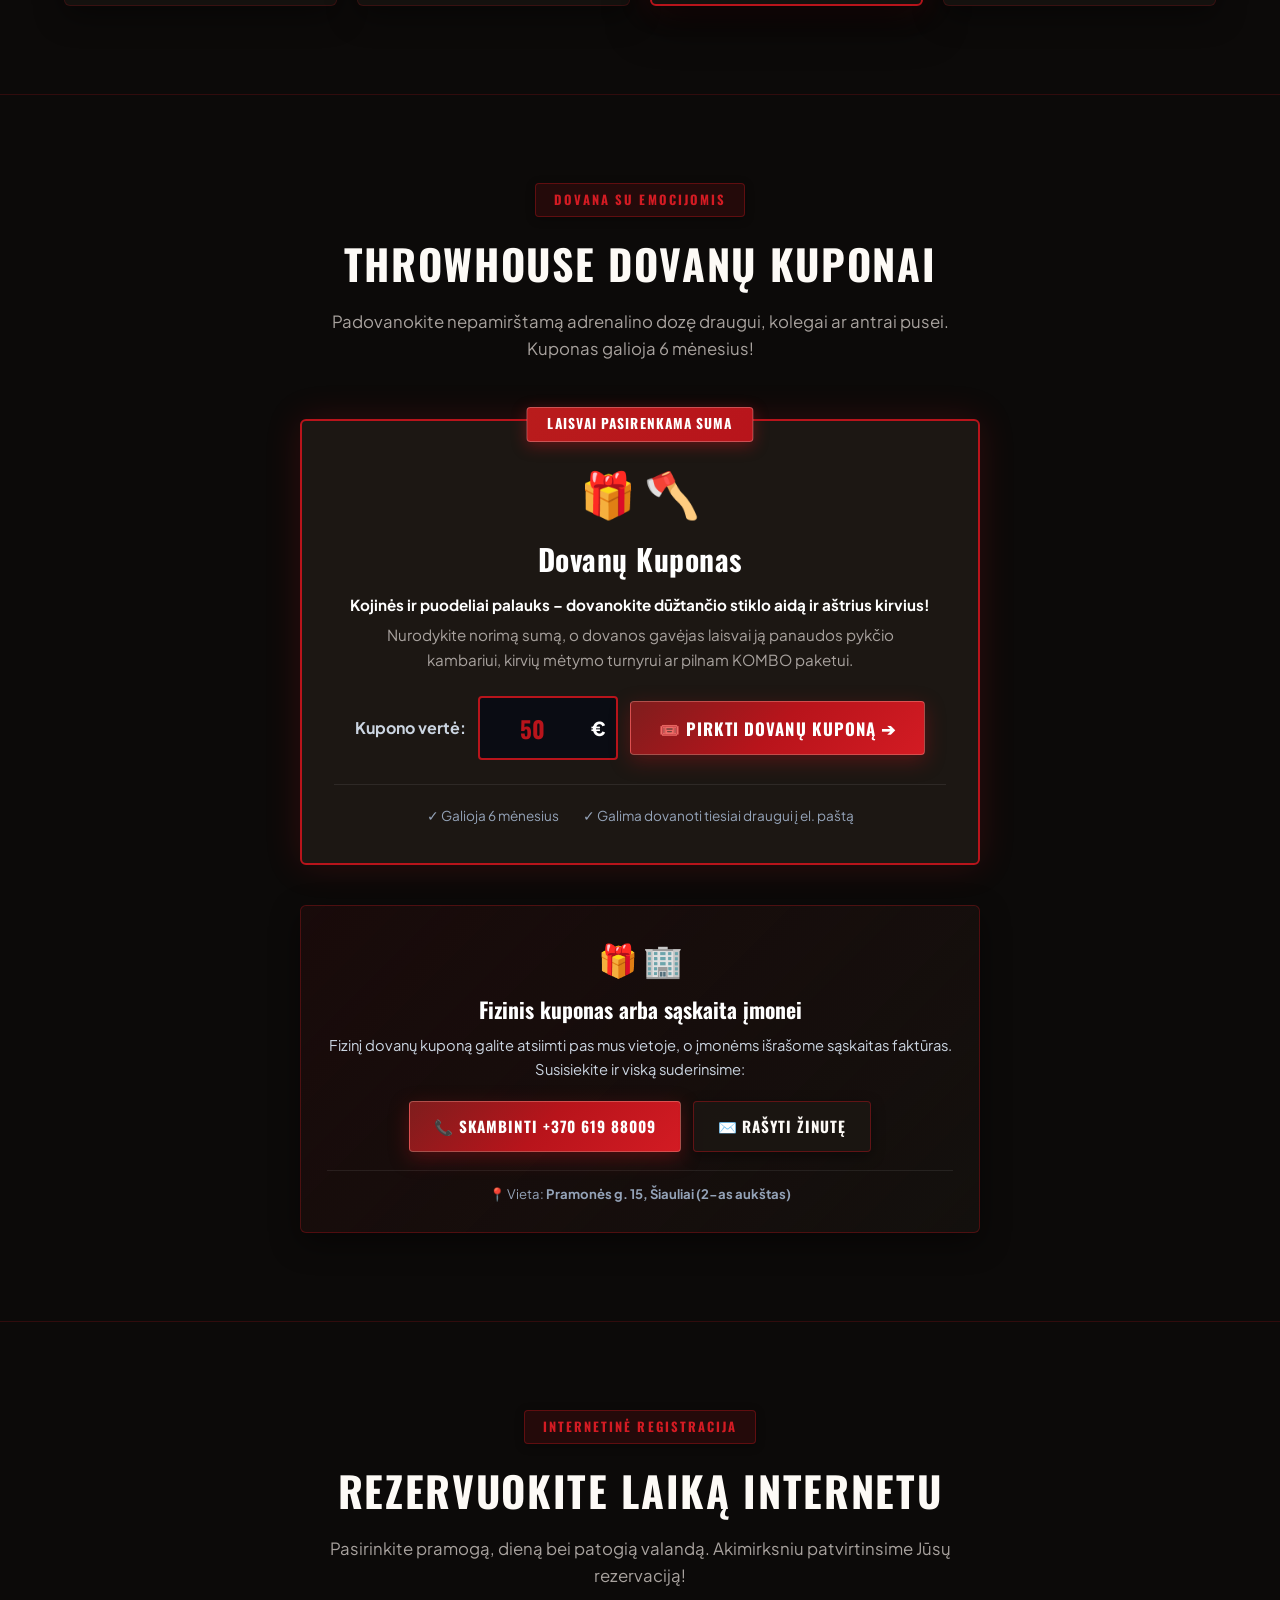
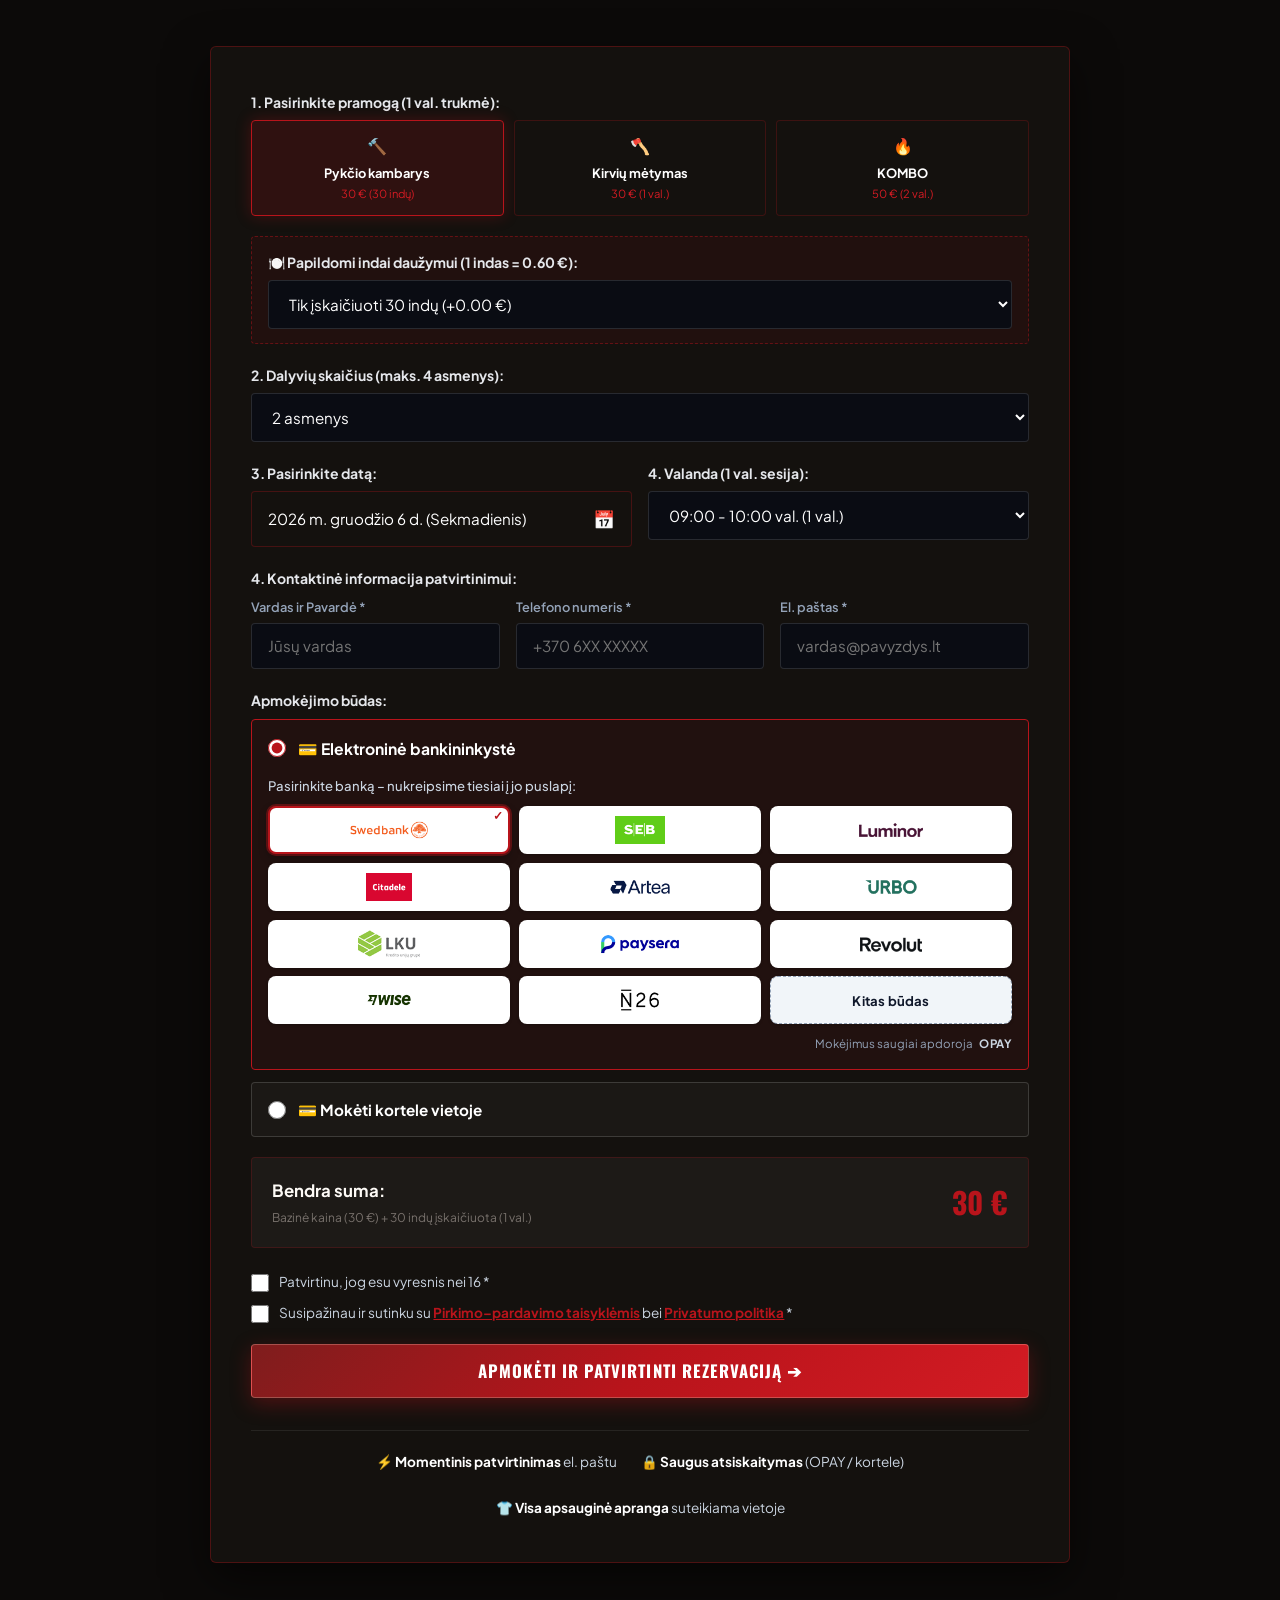
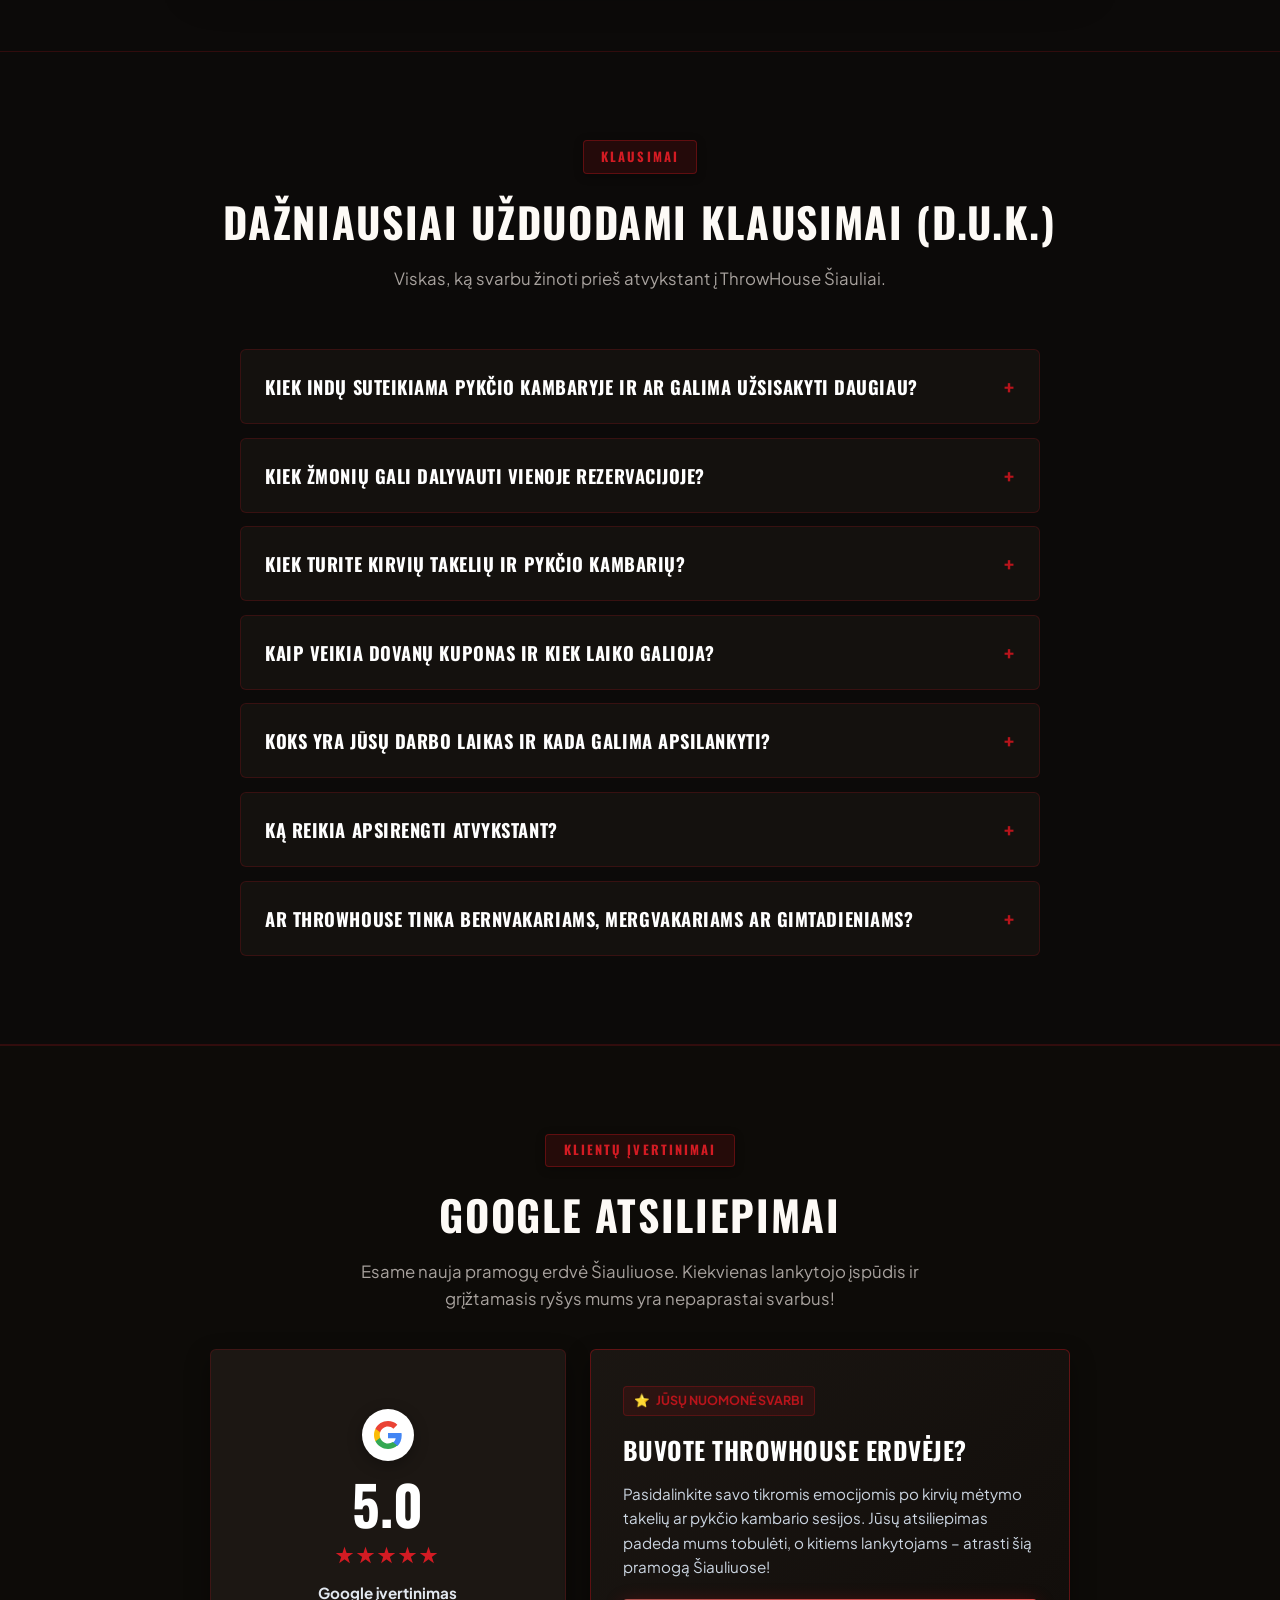
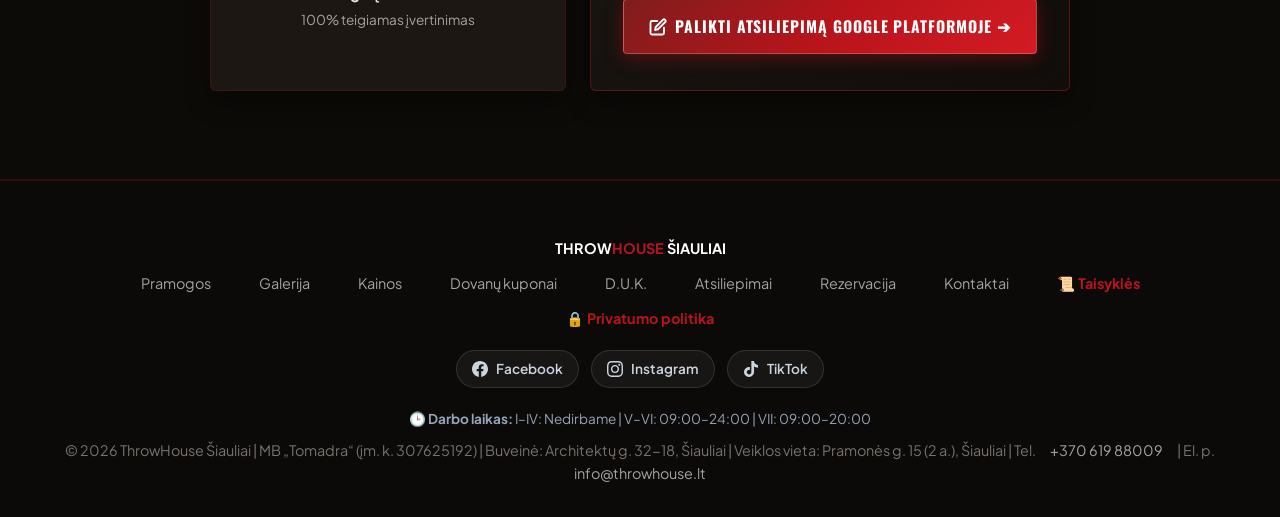
==== commit bcd51161: "Update legal pages and contact rekvizitai for OPAY card acquiring audit" ====
--- a/index.html
+++ b/index.html
@@ -3386,7 +3386,7 @@
       <p style="margin-bottom: 0.6rem; font-size: 0.85rem; color: #94a3b8;" data-cms="hours_summary">
         🕒 <strong>Darbo laikas:</strong> I–IV: Nedirbame | V–VI: 09:00–24:00 | VII: 09:00–20:00
       </p>
-      <p>© 2026 ThrowHouse Šiauliai | MB „Tomadra“ (įm. k. 307625192) | <span data-cms="address">Pramonės g. 15 (2 a.), Šiauliai</span> | Tel. <a href="tel:+37061988009" data-cms="phone">+370 619 88009</a> | El. p. <a href="mailto:info@throwhouse.lt" data-cms="email">info@throwhouse.lt</a></p>
+      <p>© 2026 ThrowHouse Šiauliai | MB „Tomadra“ (įm. k. 307625192) | Buveinė: Architektų g. 32-18, Šiauliai | Veiklos vieta: <span data-cms="address">Pramonės g. 15 (2 a.), Šiauliai</span> | Tel. <a href="tel:+37061988009" data-cms="phone">+370 619 88009</a> | El. p. <a href="mailto:info@throwhouse.lt" data-cms="email">info@throwhouse.lt</a></p>
     </div>
   </footer>
 
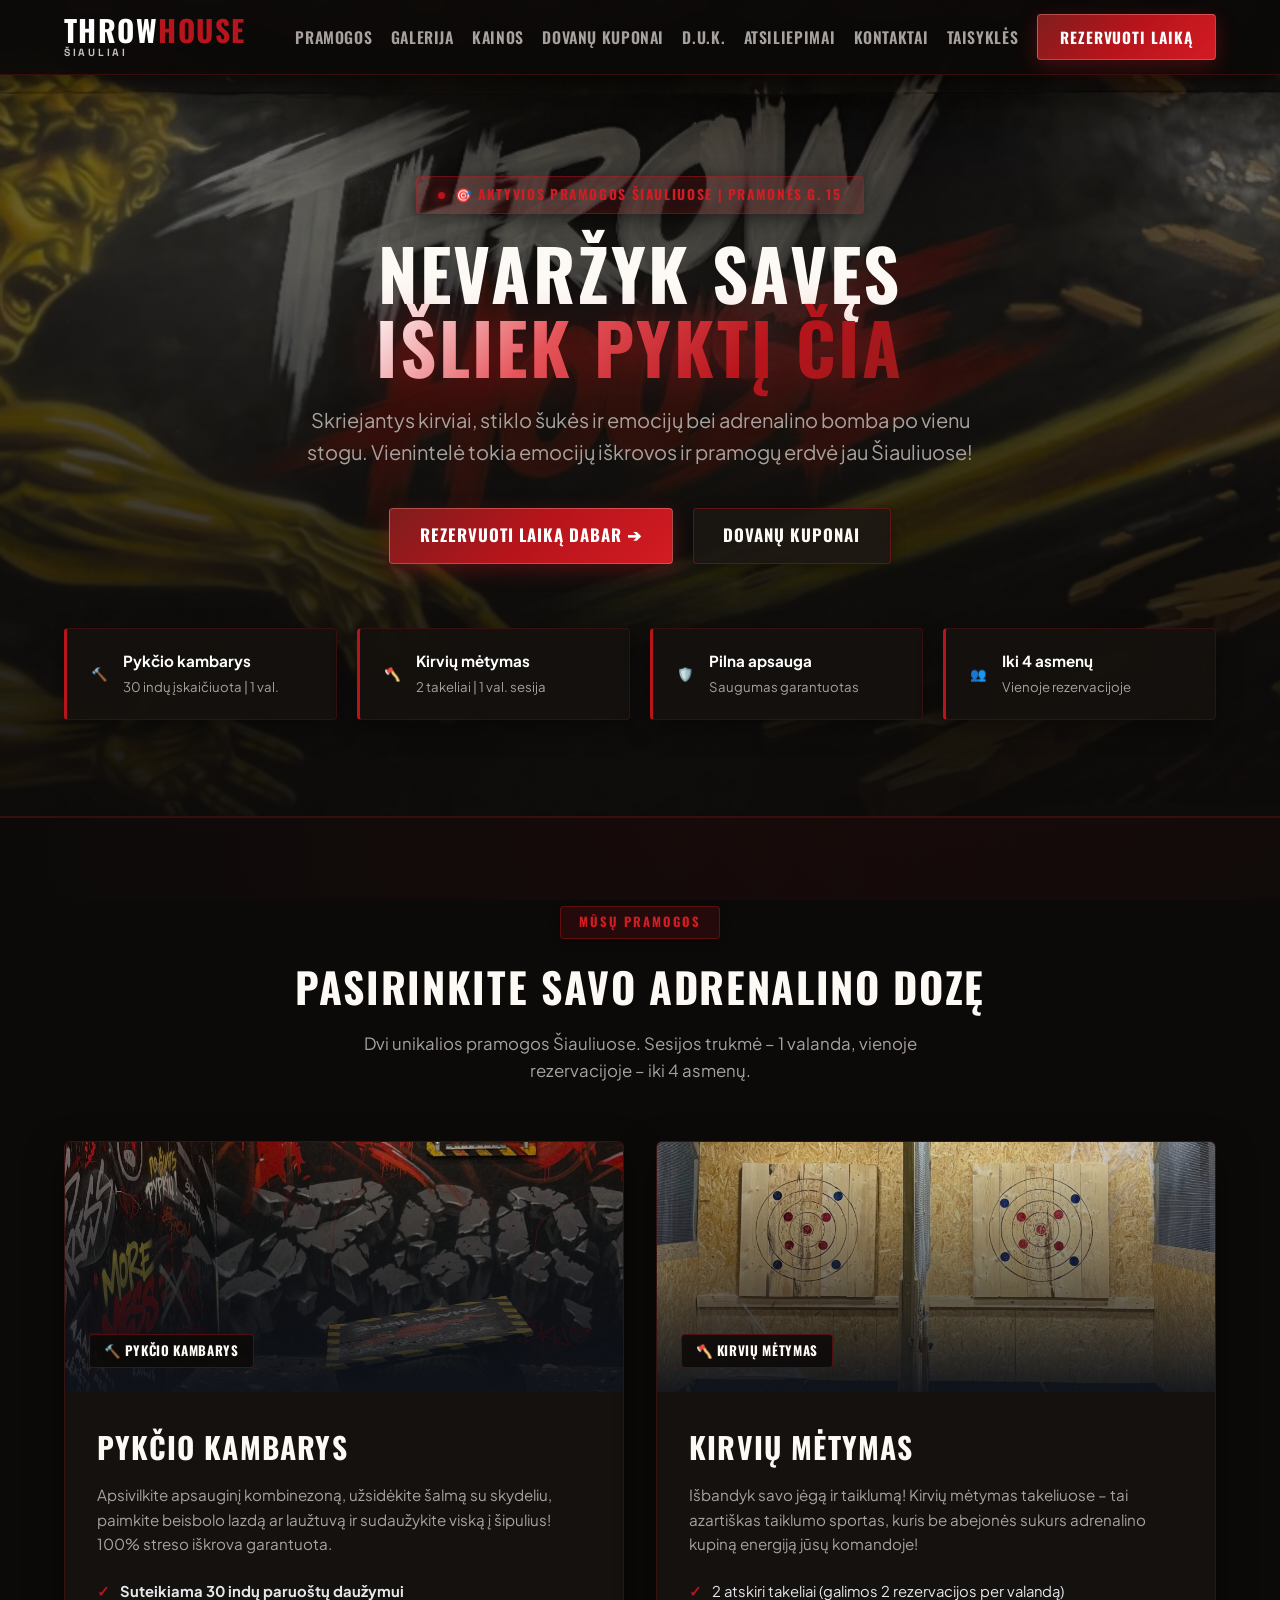
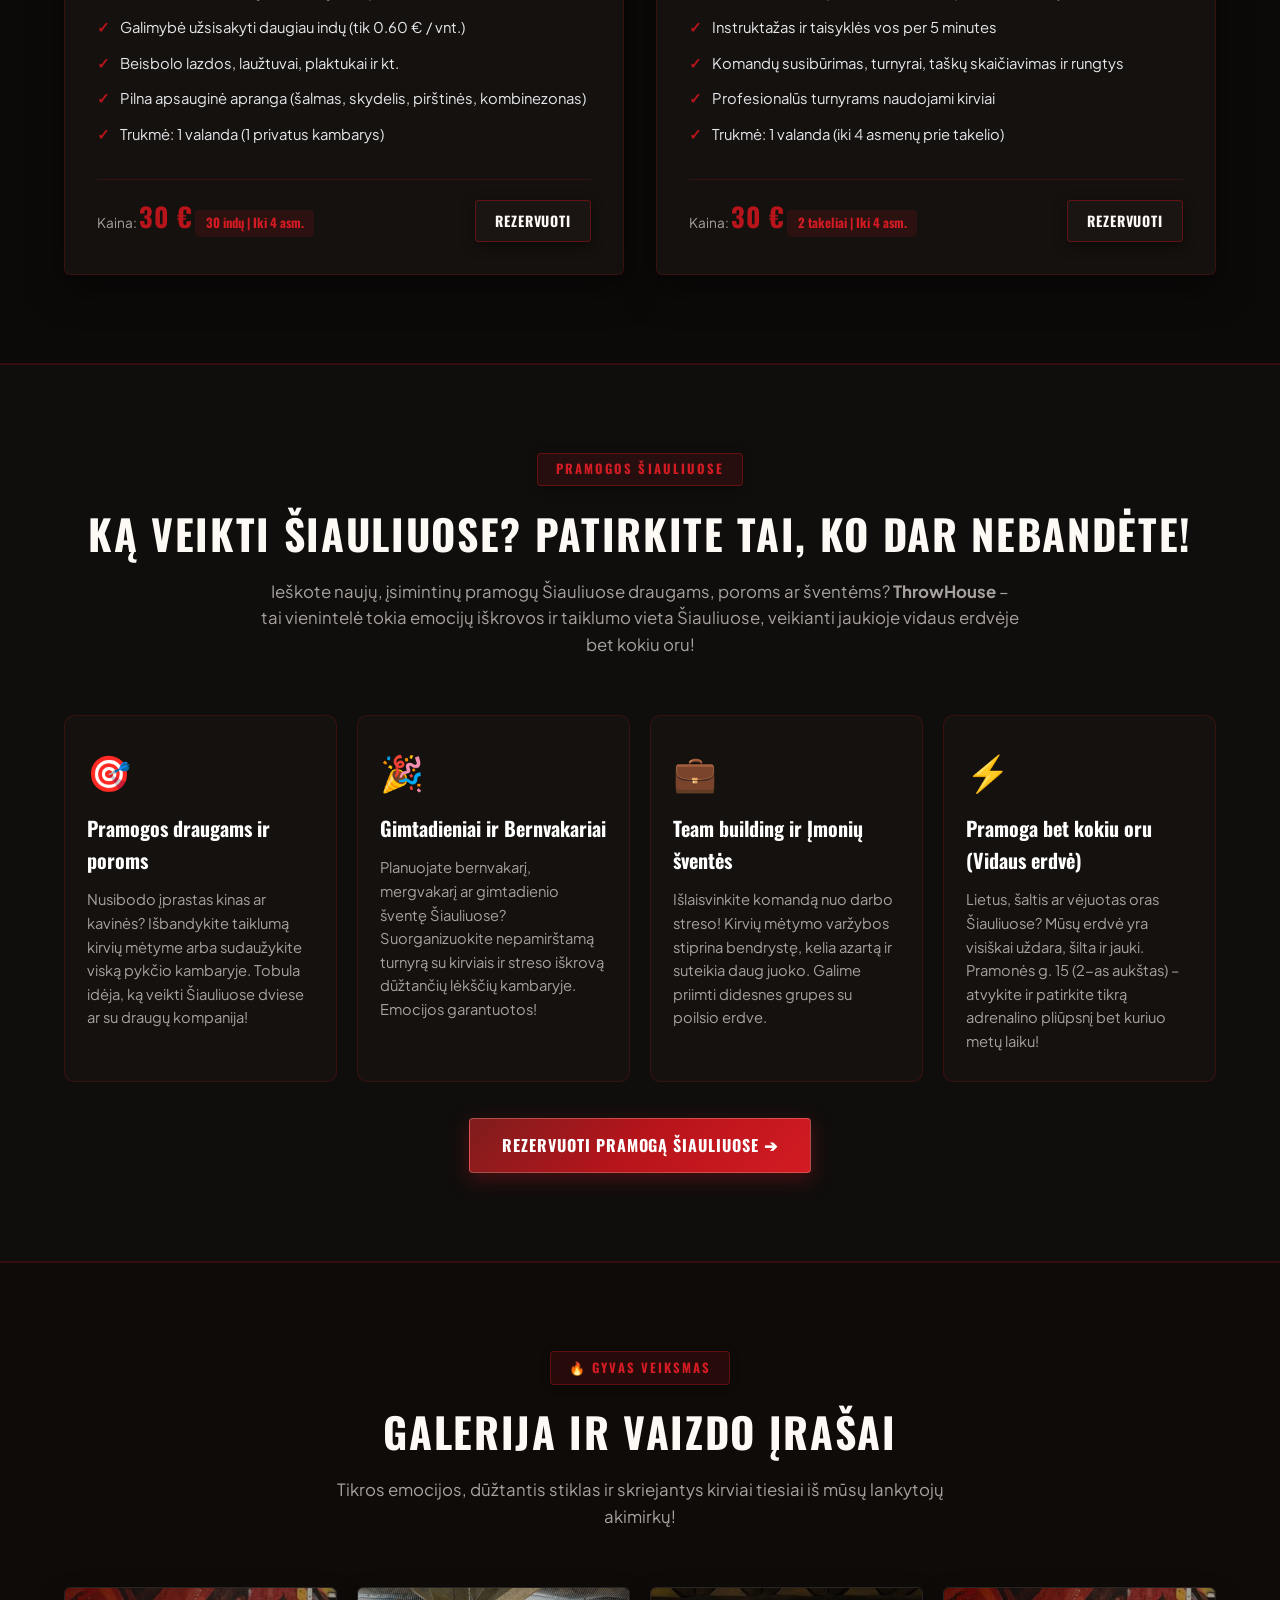
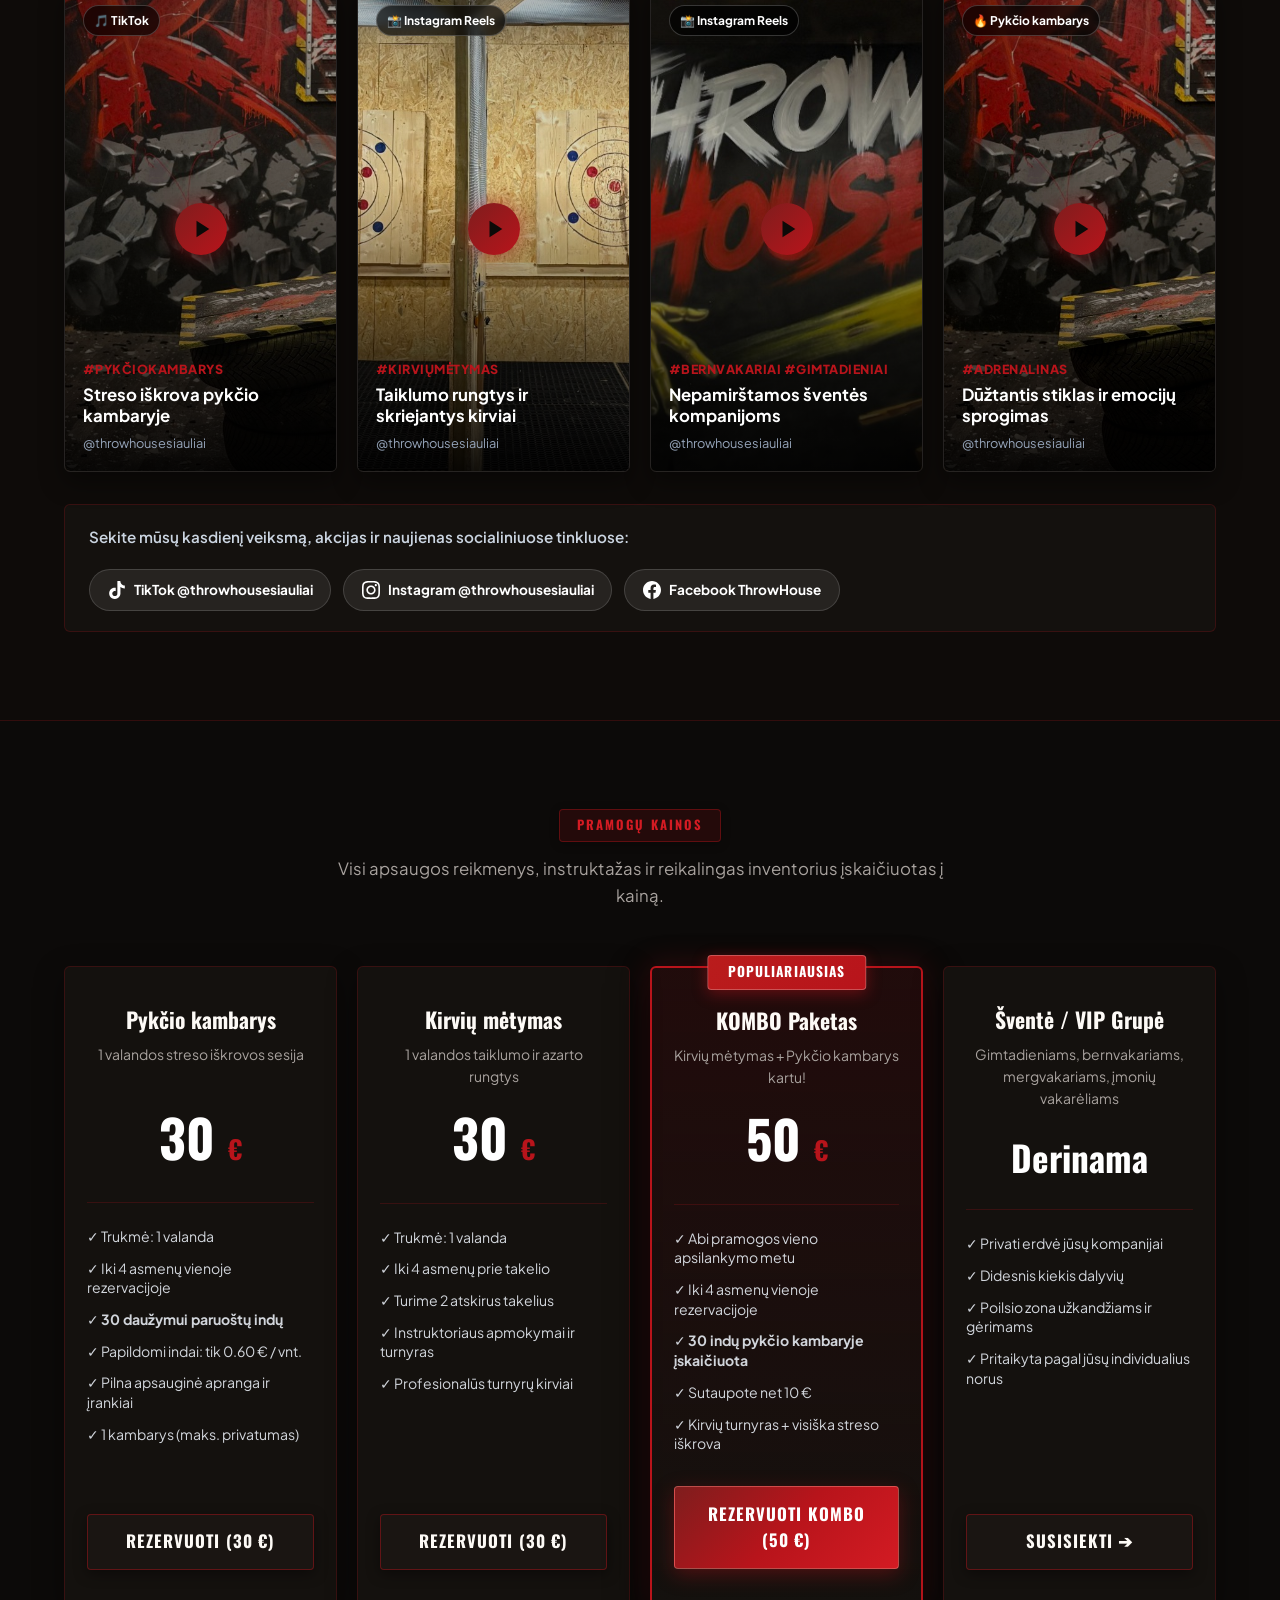
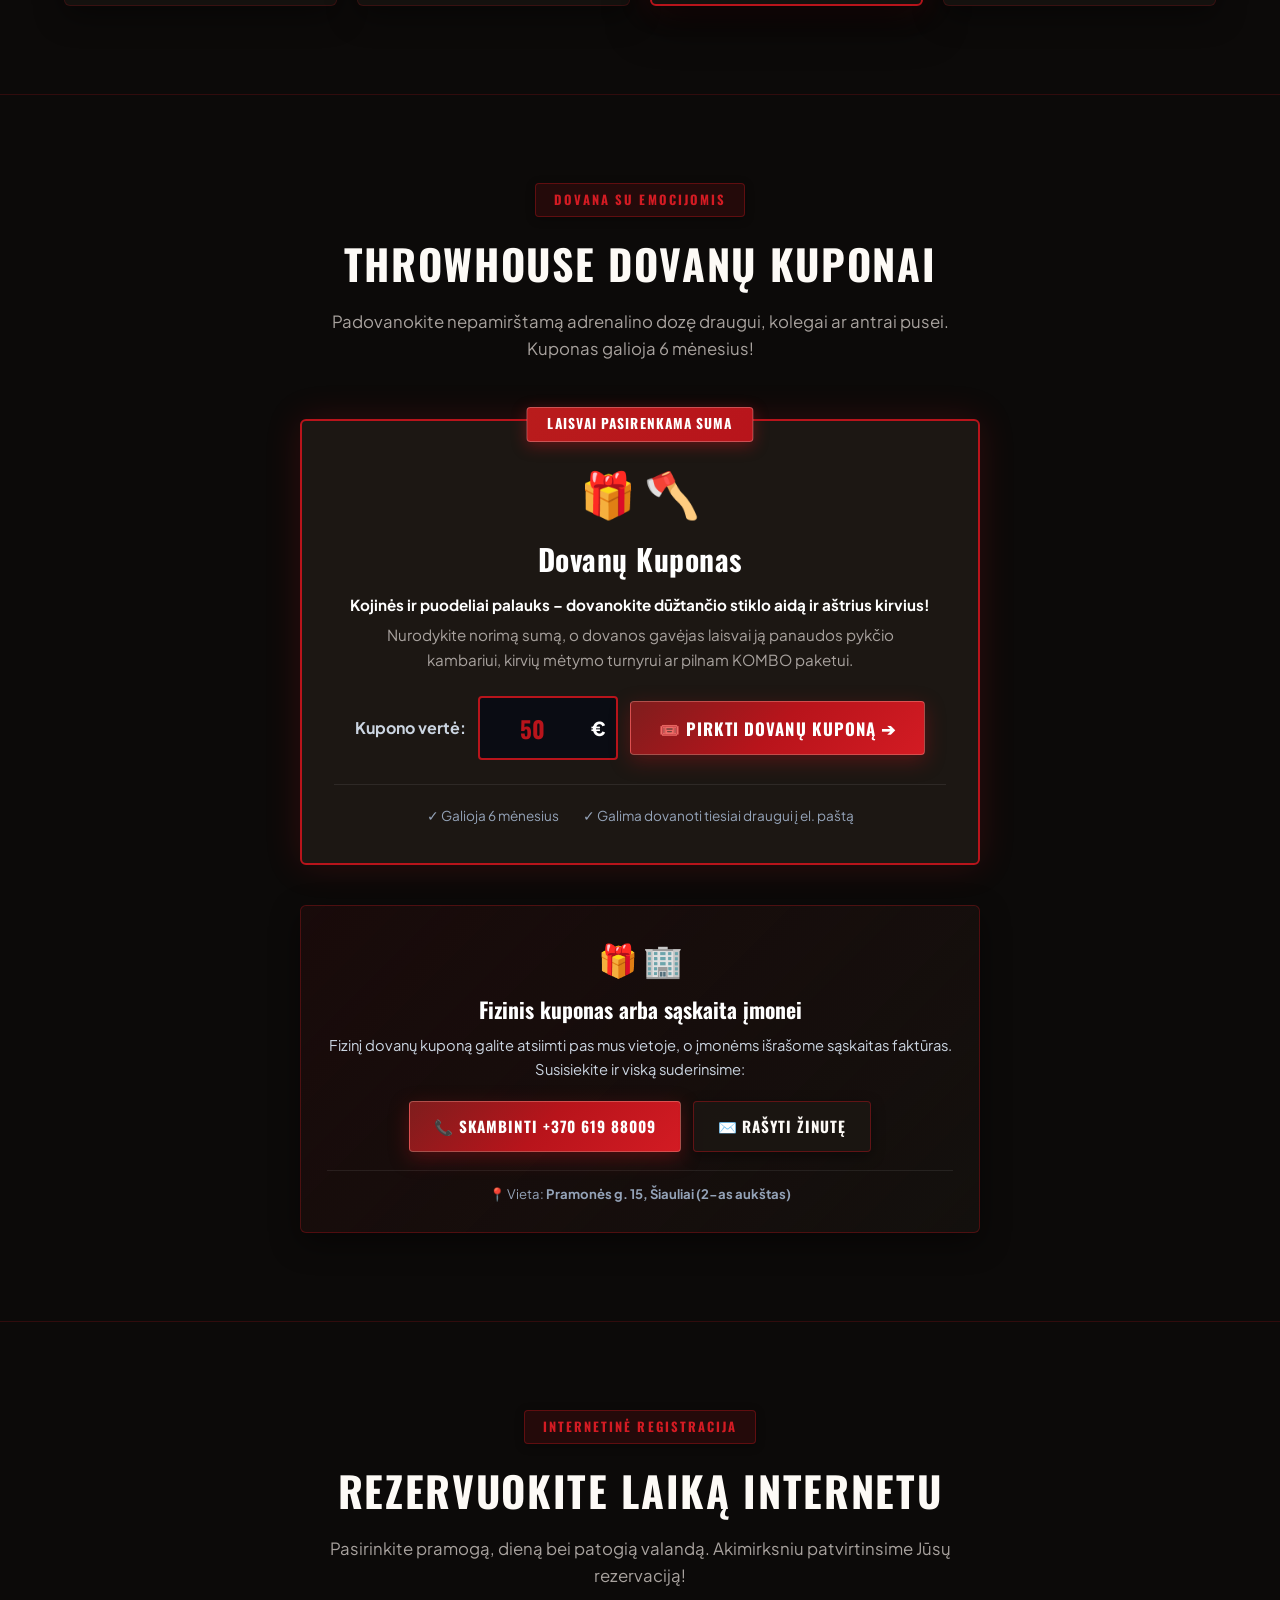
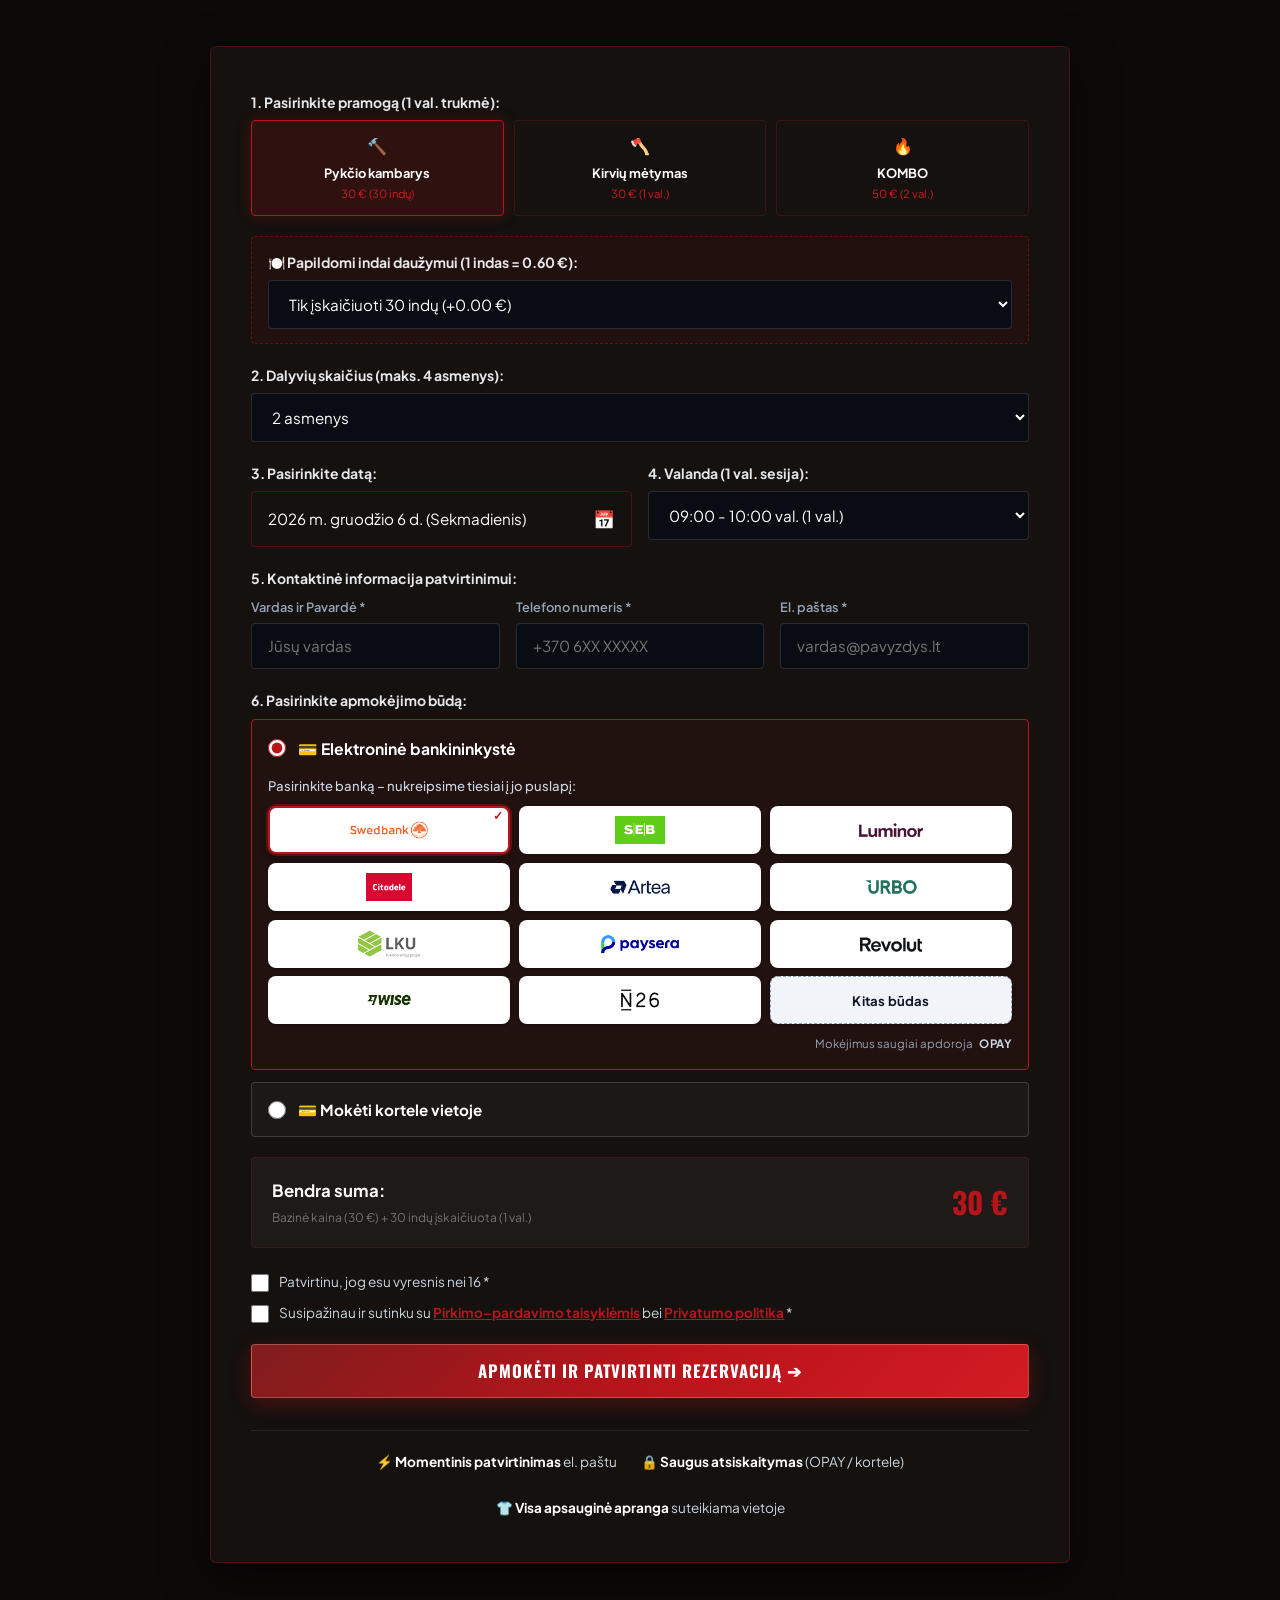
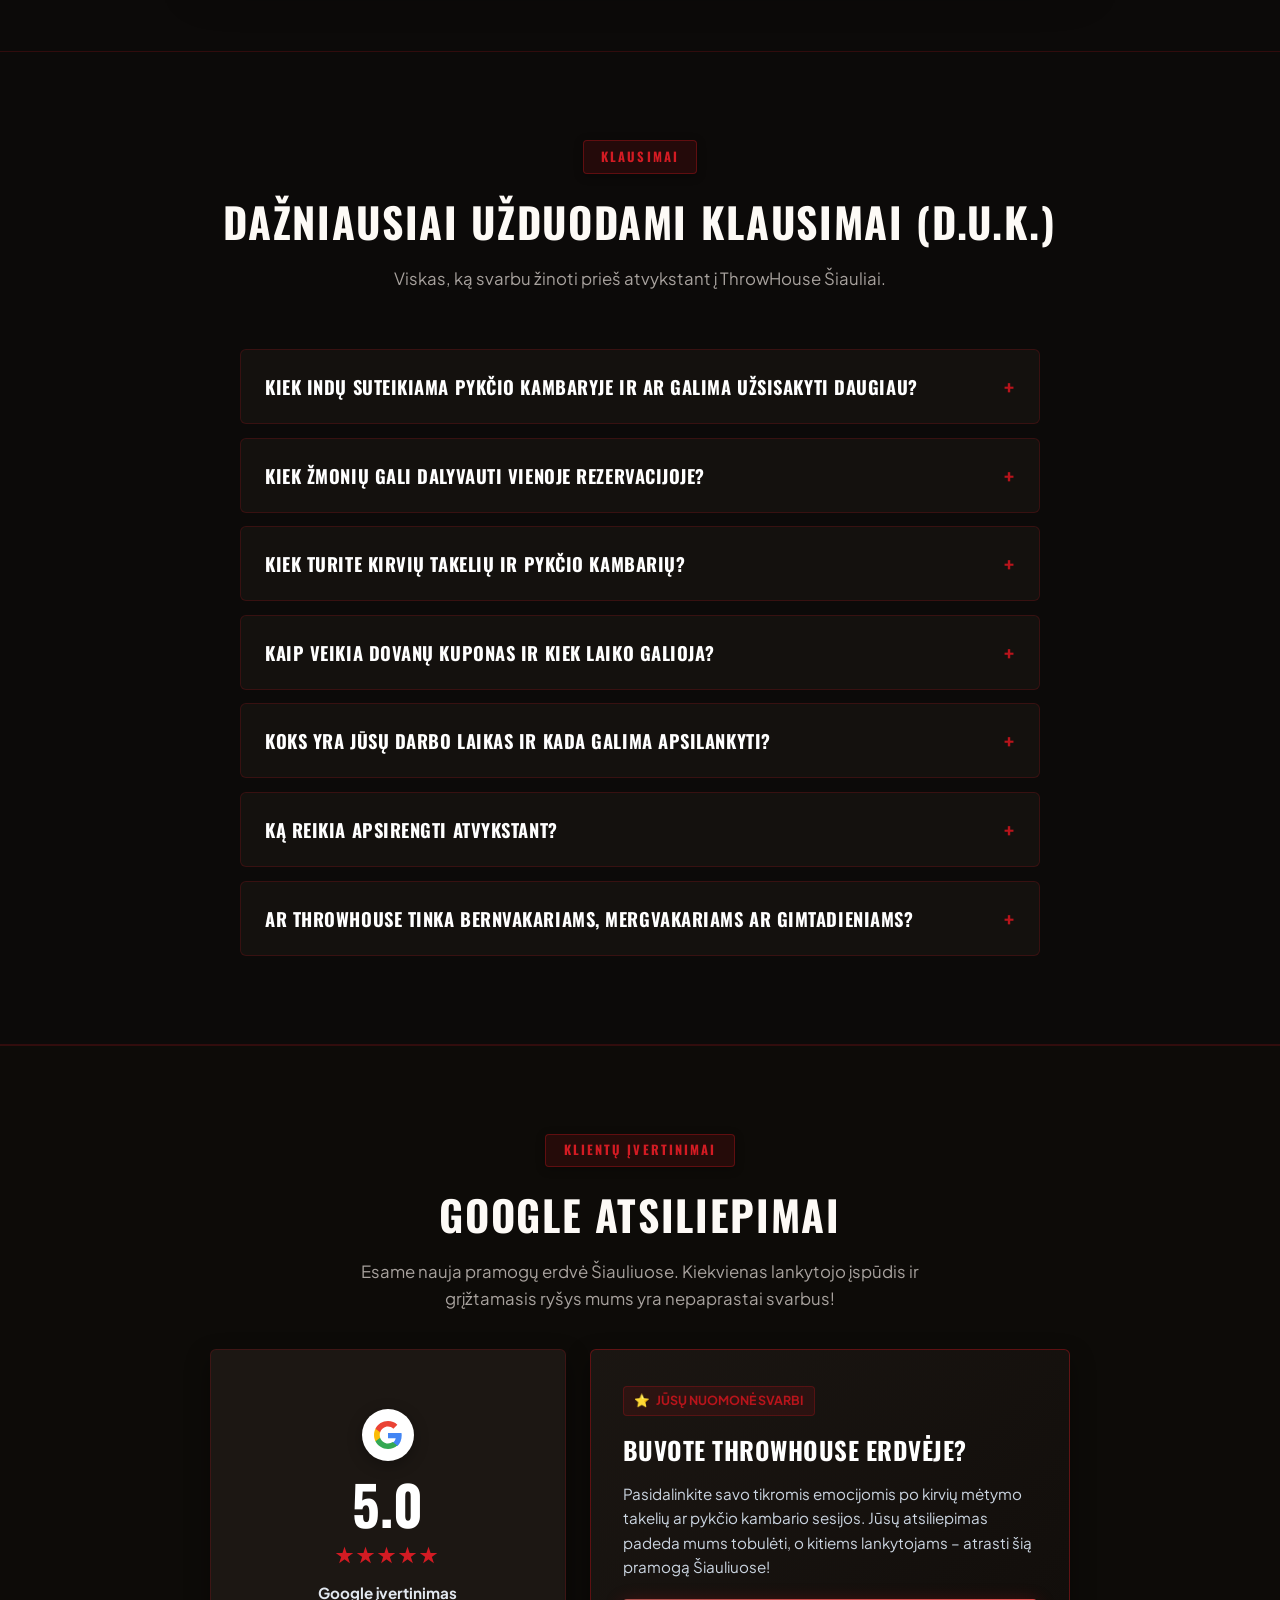
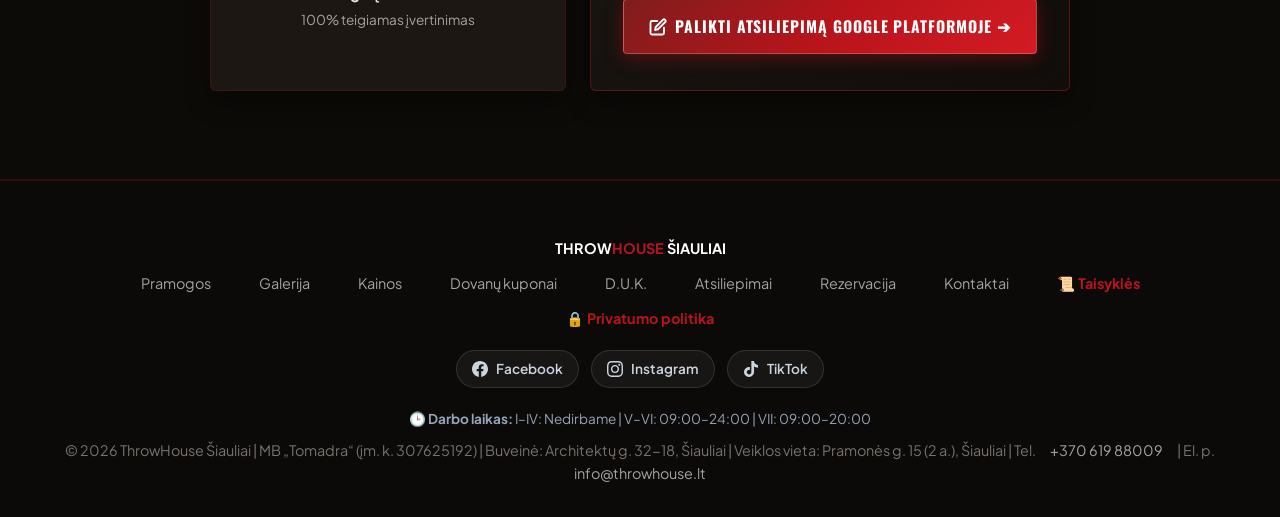
==== commit 98b72c2d: "Fix step numbering in reservation form (5. Kontaktai, 6. Apmokėjimas)" ====
--- a/index.html
+++ b/index.html
@@ -3053,9 +3053,9 @@
               </div>
             </div>
 
-            <!-- 4. KONTAKTAI -->
+            <!-- 5. KONTAKTAI -->
             <div class="f-group">
-              <label class="f-label">4. Kontaktinė informacija patvirtinimui:</label>
+              <label class="f-label">5. Kontaktinė informacija patvirtinimui:</label>
               <div class="form-grid-3">
                 <div>
                   <label class="f-label" for="resName" style="font-size: 0.8rem; color: #94a3b8; font-weight: 600; margin-bottom: 0.35rem;">Vardas ir Pavardė *</label>
@@ -3077,9 +3077,9 @@
               <input type="text" name="extra_security_check" id="extraSecurityCheck" tabindex="-1" autocomplete="off" value="">
             </div>
 
-            <!-- APMOKĖJIMAS -->
+            <!-- 6. APMOKĖJIMAS -->
             <div class="f-group">
-              <label class="f-label">Apmokėjimo būdas:</label>
+              <label class="f-label">6. Pasirinkite apmokėjimo būdą:</label>
               <div class="pay-methods" style="display: flex; flex-direction: column; gap: 0.75rem;">
                 
                 <!-- 1. Elektroninė bankininkystė su bankų pasirinkimu -->
